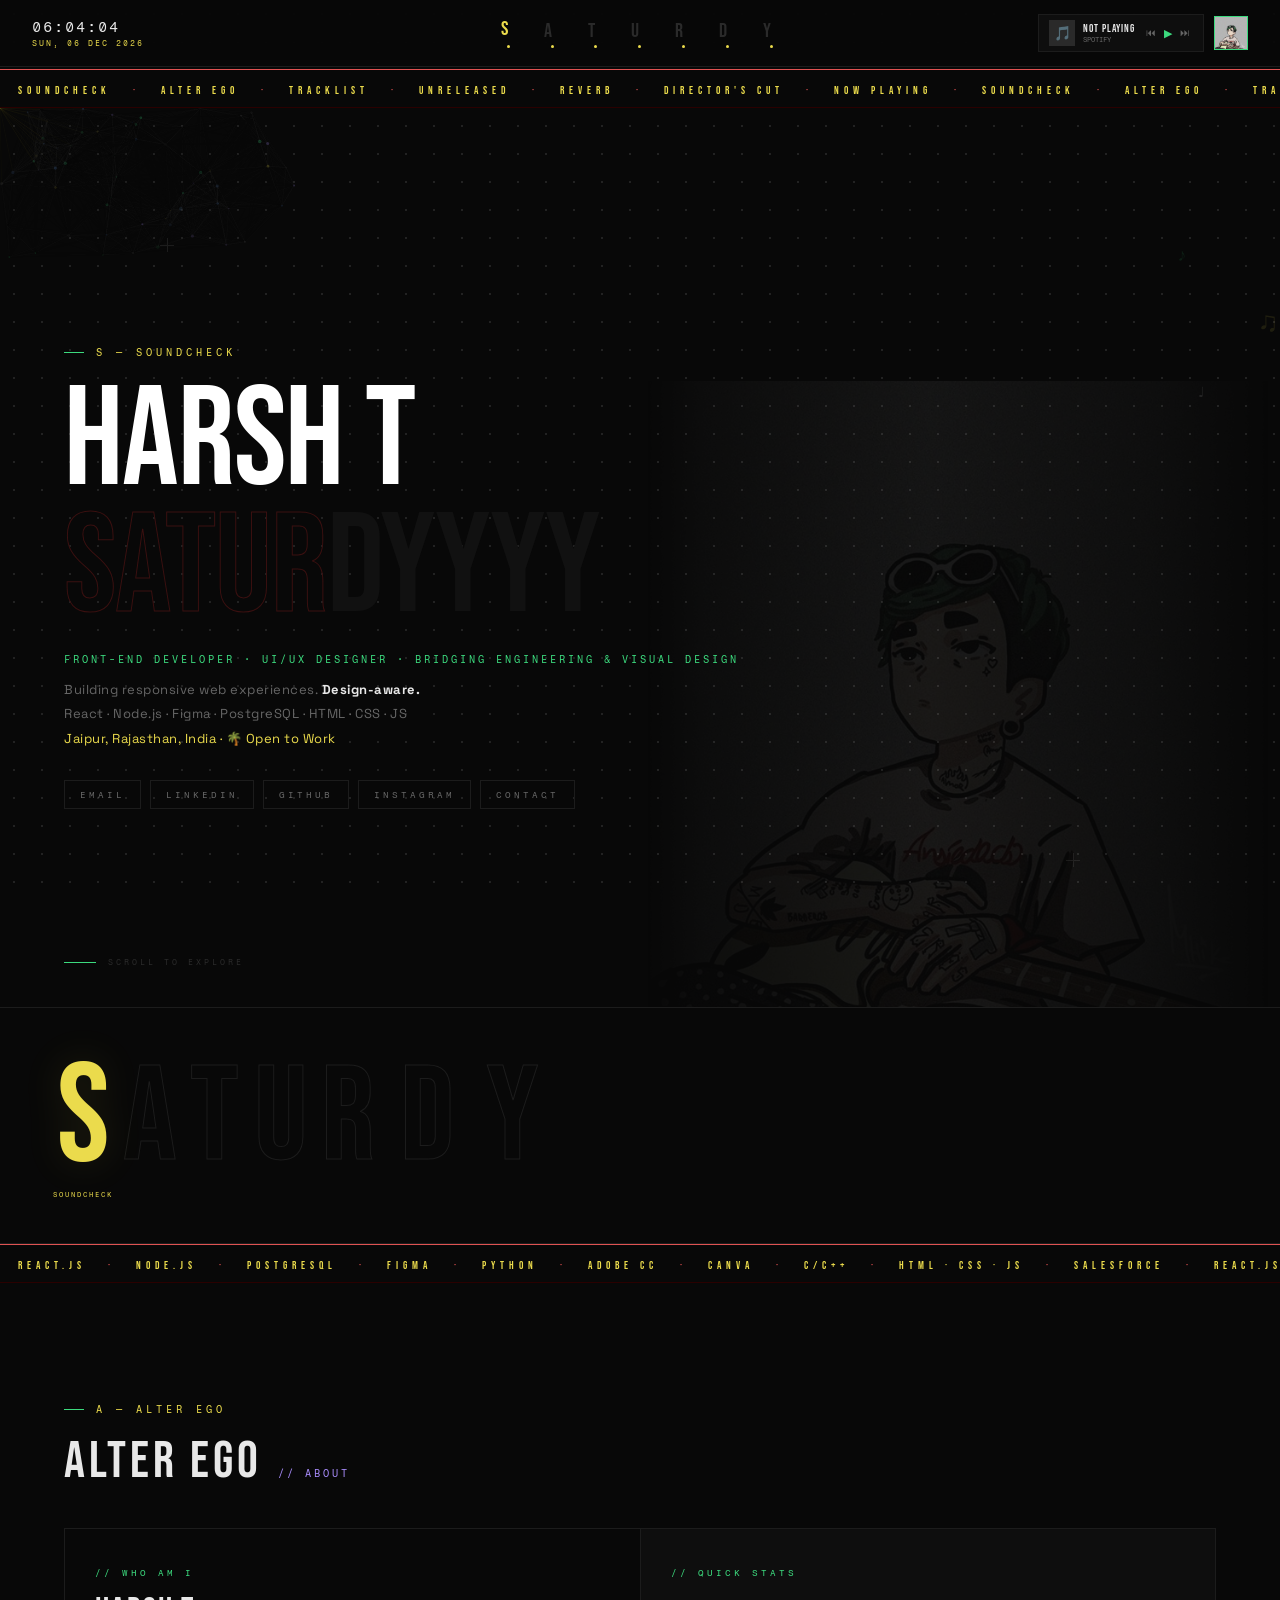
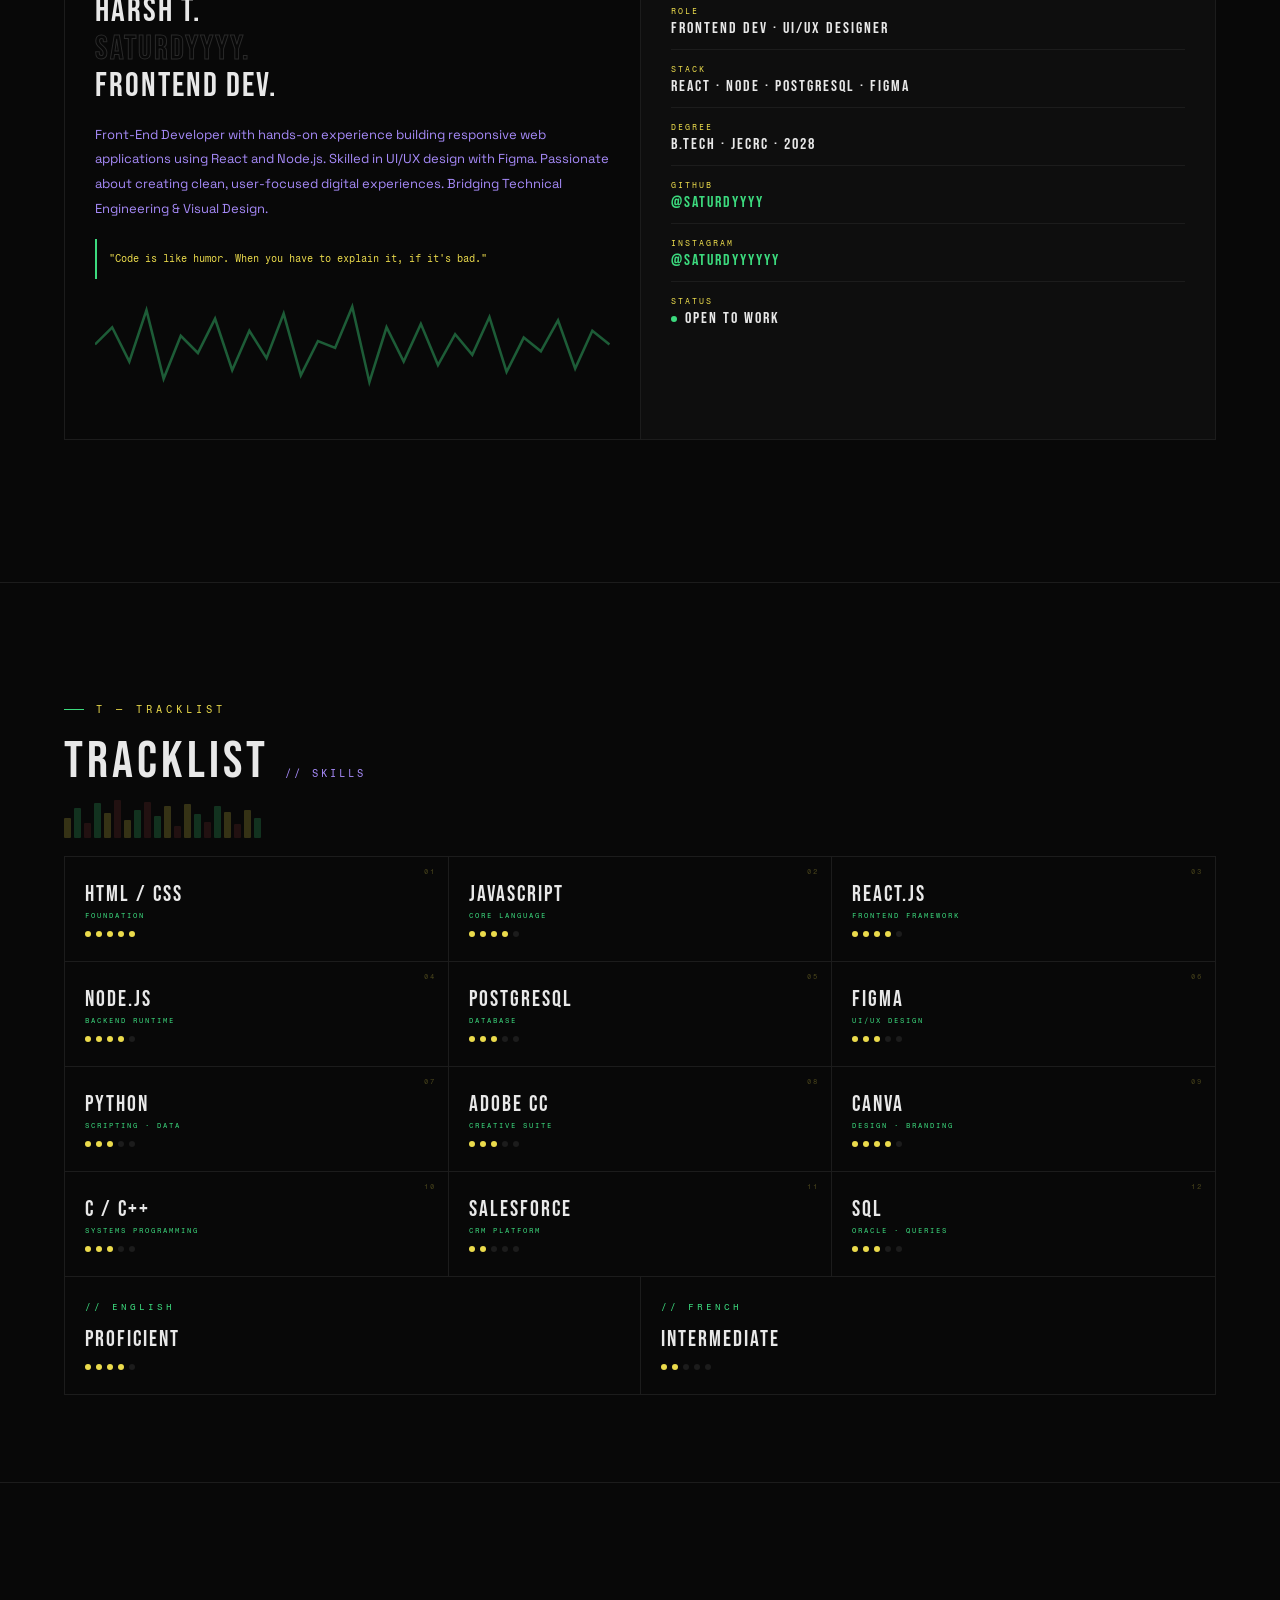
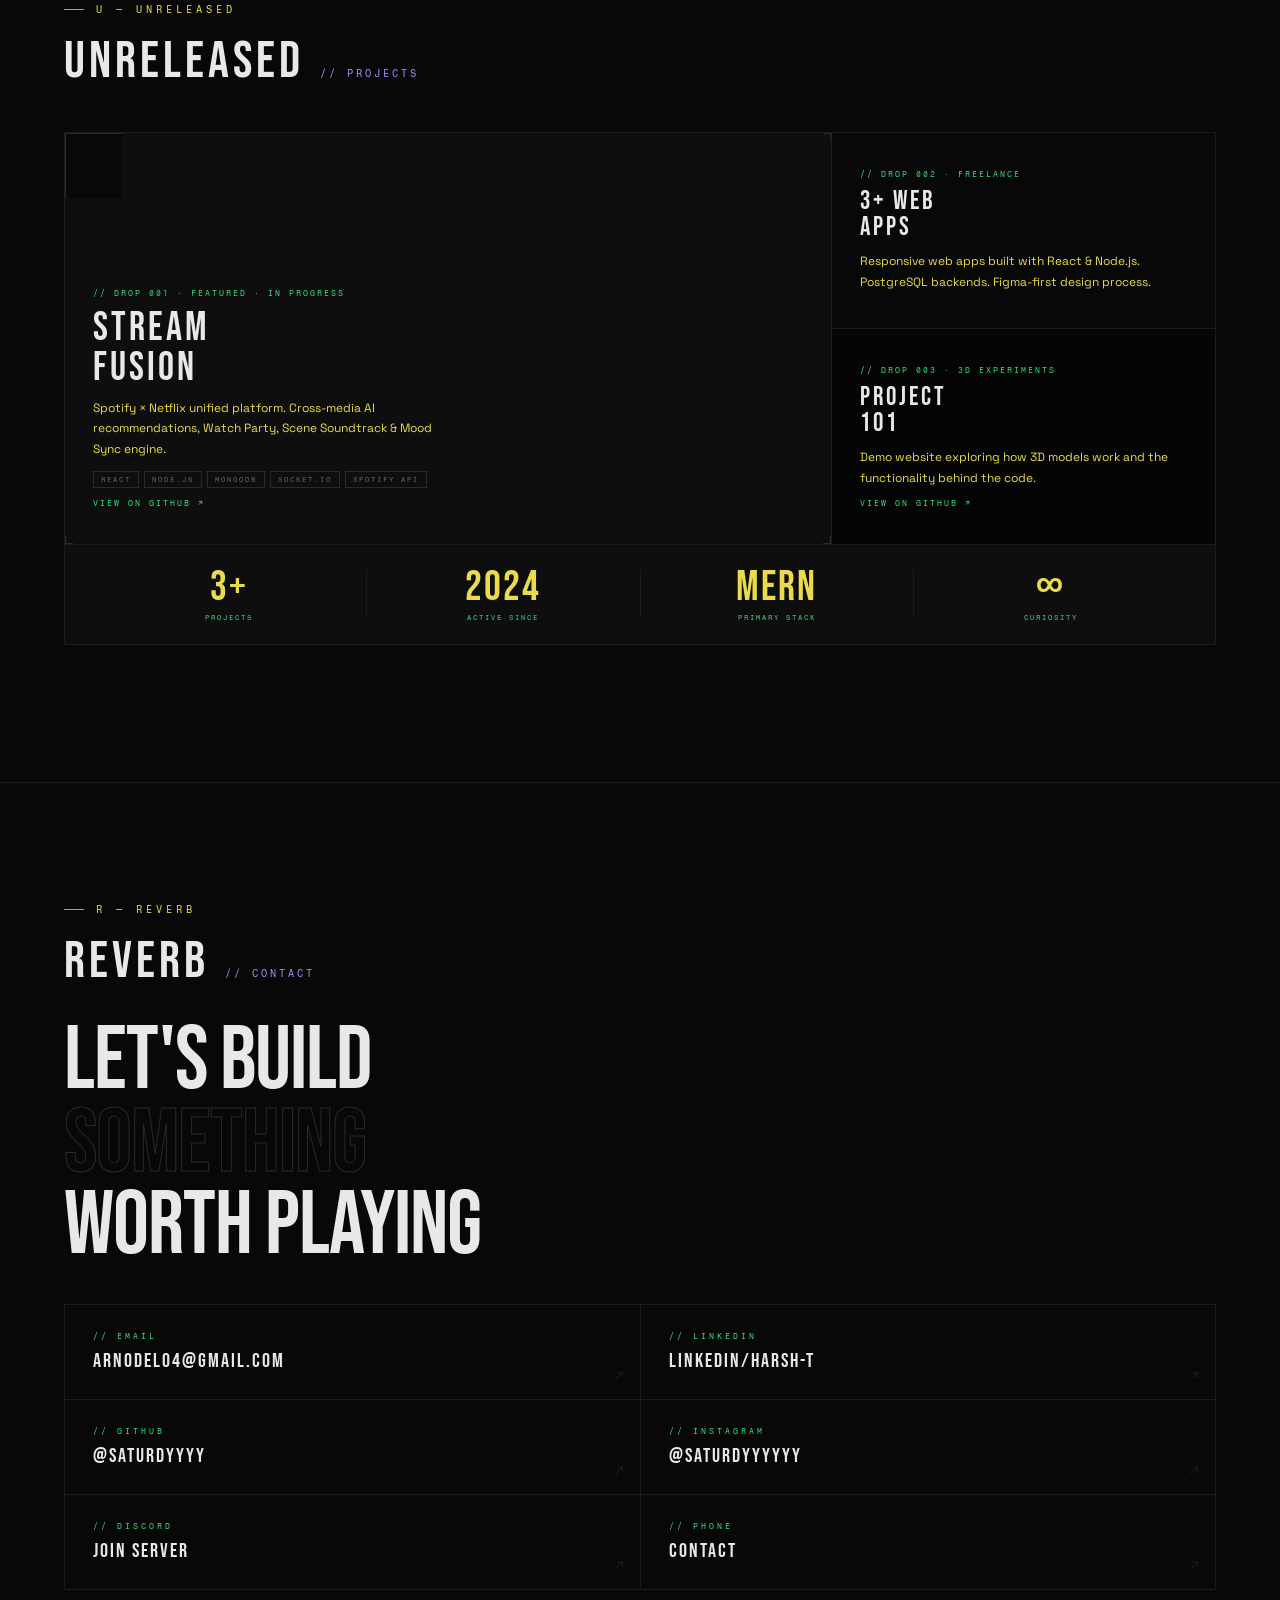
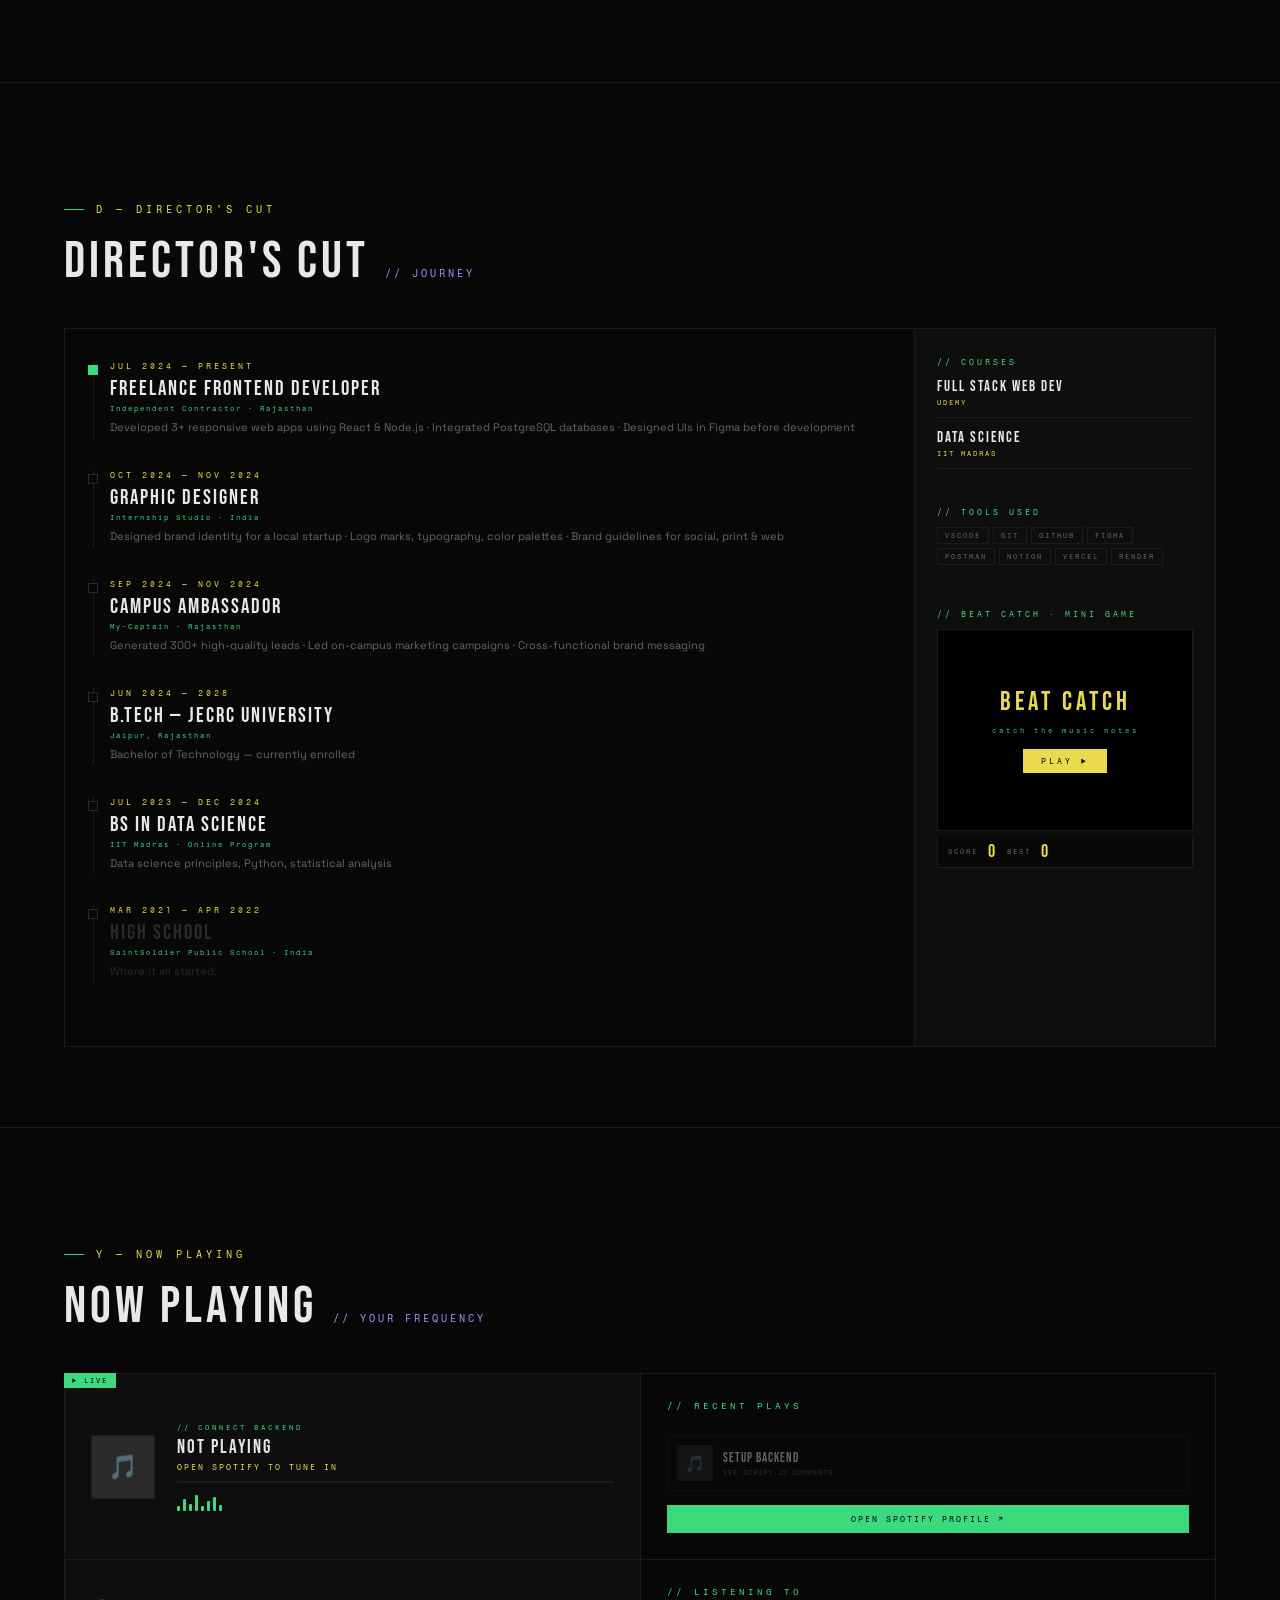
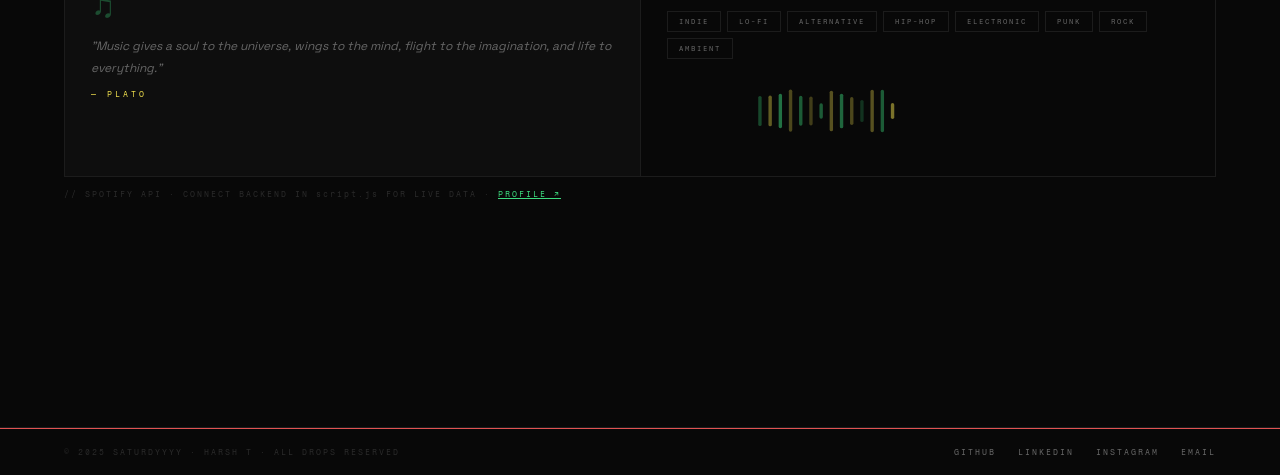
==== index.html @ bcdc09aa "saturdyyyy portfolio" ====
<!DOCTYPE html>
<html lang="en">
<head>
  <meta charset="UTF-8">
  <meta name="viewport" content="width=device-width, initial-scale=1.0">
  <title>Saturdyyyy — Harsh T</title>
  <link href="https://fonts.googleapis.com/css2?family=Bebas+Neue&family=Space+Grotesk:wght@300;400;500;700&family=Fragment+Mono&display=swap" rel="stylesheet">
  <link rel="stylesheet" href="style.css">
</head>
<body>

  <div class="dot-grid"></div>
  <div class="zoom-ov" id="zo"><div class="zoom-l" id="zl"></div></div>

  <!-- NAV -->
  <nav>
    <div class="datetime-widget">
      <div class="dt-time" id="clock">00:00:00</div>
      <div class="dt-date" id="dt">MON, 01 JAN 2025</div>
    </div>

    <div class="saturdy-nav">
      <div class="nav-lw active" data-s="soundcheck" data-l="S"><span class="nav-l scramble" data-text="S">S</span><div class="nav-dot"></div><div class="nav-tip">SOUNDCHECK</div></div>
      <div class="nav-lw" data-s="alter-ego" data-l="A"><span class="nav-l scramble" data-text="A">A</span><div class="nav-dot"></div><div class="nav-tip">ALTER EGO</div></div>
      <div class="nav-lw" data-s="tracklist" data-l="T"><span class="nav-l scramble" data-text="T">T</span><div class="nav-dot"></div><div class="nav-tip">TRACKLIST</div></div>
      <div class="nav-lw" data-s="unreleased" data-l="U"><span class="nav-l scramble" data-text="U">U</span><div class="nav-dot"></div><div class="nav-tip">UNRELEASED</div></div>
      <div class="nav-lw" data-s="reverb" data-l="R"><span class="nav-l scramble" data-text="R">R</span><div class="nav-dot"></div><div class="nav-tip">REVERB</div></div>
      <div class="nav-lw" data-s="directors-cut" data-l="D"><span class="nav-l scramble" data-text="D">D</span><div class="nav-dot"></div><div class="nav-tip">DIRECTOR'S CUT</div></div>
      <div class="nav-lw" data-s="now-playing" data-l="Y"><span class="nav-l scramble" data-text="Y">Y</span><div class="nav-dot"></div><div class="nav-tip">NOW PLAYING</div></div>
    </div>

    <!-- NAV RIGHT: mini player + avatar -->
    <div class="nav-right">
      <!-- MINI SPOTIFY PLAYER -->
      <div class="mini-player" id="miniPlayer">
        <div class="mini-album" id="miniAlbum">🎵</div>
        <div class="mini-info">
          <div class="mini-track" id="miniTrack">NOT PLAYING</div>
          <div class="mini-artist" id="miniArtist">SPOTIFY</div>
        </div>
        <div class="mini-controls">
          <button class="mini-btn" id="miniPrev" title="Previous">⏮</button>
          <button class="mini-btn mini-play" id="miniPlay" title="Play/Pause">▶</button>
          <button class="mini-btn" id="miniNext" title="Next">⏭</button>
        </div>
      </div>
      <div class="avatar-img-wrap" title="Saturdyyyy">
        <img src="avatar.jpg" alt="Saturdyyyy" class="avatar-img"/>
      </div>
    </div>
  </nav>

  <!-- TICKER TOP -->
  <div class="ticker" style="margin-top:69px;">
    <div class="ticker-inner">
      <span class="ticker-text">SOUNDCHECK</span><span class="ticker-sep">·</span>
      <span class="ticker-text">ALTER EGO</span><span class="ticker-sep">·</span>
      <span class="ticker-text">TRACKLIST</span><span class="ticker-sep">·</span>
      <span class="ticker-text">UNRELEASED</span><span class="ticker-sep">·</span>
      <span class="ticker-text">REVERB</span><span class="ticker-sep">·</span>
      <span class="ticker-text">DIRECTOR'S CUT</span><span class="ticker-sep">·</span>
      <span class="ticker-text">NOW PLAYING</span><span class="ticker-sep">·</span>
      <span class="ticker-text">SOUNDCHECK</span><span class="ticker-sep">·</span>
      <span class="ticker-text">ALTER EGO</span><span class="ticker-sep">·</span>
      <span class="ticker-text">TRACKLIST</span><span class="ticker-sep">·</span>
      <span class="ticker-text">UNRELEASED</span><span class="ticker-sep">·</span>
      <span class="ticker-text">REVERB</span><span class="ticker-sep">·</span>
      <span class="ticker-text">DIRECTOR'S CUT</span><span class="ticker-sep">·</span>
      <span class="ticker-text">NOW PLAYING</span><span class="ticker-sep">·</span>
    </div>
  </div>

  <!-- S — SOUNDCHECK -->
  <section id="soundcheck">
    <canvas id="dotsCanvas"></canvas>
    <img src="avatar.jpg" alt="" class="hero-bg-char" aria-hidden="true"/>
    <div class="xh" style="top:130px;left:160px;"></div>
    <div class="xh" style="bottom:140px;right:200px;"></div>
    <div class="hero-content">
      <div class="sec-tag">S — SOUNDCHECK</div>
      <div class="hero-title">
        HARSH T<br>
        <span class="outline">SATUR</span><span class="dim">DYYYY</span>
      </div>
      <div class="hero-role scramble" data-text="FRONT-END DEVELOPER · UI/UX DESIGNER · BRIDGING ENGINEERING & VISUAL DESIGN">FRONT-END DEVELOPER · UI/UX DESIGNER · BRIDGING ENGINEERING & VISUAL DESIGN</div>
      <div class="hero-sub">
        Building responsive web experiences. <strong>Design-aware.</strong><br>
        React · Node.js · Figma · PostgreSQL · HTML · CSS · JS<br>
        <span class="muted">Jaipur, Rajasthan, India · 🌴 Open to Work</span>
      </div>
      <div class="hero-links">
        <a href="mailto:arnodelo4@gmail.com" class="hero-btn">EMAIL</a>
        <a href="https://www.linkedin.com/in/harsh-t-b8712623b" target="_blank" class="hero-btn">LINKEDIN</a>
        <a href="https://github.com/Saturdyyyy" target="_blank" class="hero-btn">GITHUB</a>
        <a href="https://www.instagram.com/saturdyyyyyy/" target="_blank" class="hero-btn">INSTAGRAM</a>
        <a href="tel:+918003110904" class="hero-btn">CONTACT</a>
      </div>
    </div>
    <div class="floating-notes" aria-hidden="true">
      <span class="note n1">♪</span><span class="note n2">♫</span>
      <span class="note n3">♩</span><span class="note n4">♬</span><span class="note n5">♭</span>
    </div>
    <div class="scroll-cue"><div class="scroll-line"></div>SCROLL TO EXPLORE</div>
  </section>

  <!-- SATURDY BIG NAV -->
  <div id="saturdy-display">
    <div class="big-lw active" data-s="soundcheck" data-l="S"><div class="big-l scramble" data-text="S">S</div><div class="big-ll">SOUNDCHECK</div></div>
    <div class="big-lw" data-s="alter-ego" data-l="A"><div class="big-l scramble" data-text="A">A</div><div class="big-ll">ALTER EGO</div></div>
    <div class="big-lw" data-s="tracklist" data-l="T"><div class="big-l scramble" data-text="T">T</div><div class="big-ll">TRACKLIST</div></div>
    <div class="big-lw" data-s="unreleased" data-l="U"><div class="big-l scramble" data-text="U">U</div><div class="big-ll">UNRELEASED</div></div>
    <div class="big-lw" data-s="reverb" data-l="R"><div class="big-l scramble" data-text="R">R</div><div class="big-ll">REVERB</div></div>
    <div class="big-lw" data-s="directors-cut" data-l="D"><div class="big-l scramble" data-text="D">D</div><div class="big-ll">DIRECTOR'S CUT</div></div>
    <div class="big-lw" data-s="now-playing" data-l="Y"><div class="big-l scramble" data-text="Y">Y</div><div class="big-ll">NOW PLAYING</div></div>
  </div>

  <!-- TICKER TECH -->
  <div class="ticker">
    <div class="ticker-inner">
      <span class="ticker-text">REACT.JS</span><span class="ticker-sep">·</span>
      <span class="ticker-text">NODE.JS</span><span class="ticker-sep">·</span>
      <span class="ticker-text">POSTGRESQL</span><span class="ticker-sep">·</span>
      <span class="ticker-text">FIGMA</span><span class="ticker-sep">·</span>
      <span class="ticker-text">PYTHON</span><span class="ticker-sep">·</span>
      <span class="ticker-text">ADOBE CC</span><span class="ticker-sep">·</span>
      <span class="ticker-text">CANVA</span><span class="ticker-sep">·</span>
      <span class="ticker-text">C/C++</span><span class="ticker-sep">·</span>
      <span class="ticker-text">HTML · CSS · JS</span><span class="ticker-sep">·</span>
      <span class="ticker-text">SALESFORCE</span><span class="ticker-sep">·</span>
      <span class="ticker-text">REACT.JS</span><span class="ticker-sep">·</span>
      <span class="ticker-text">NODE.JS</span><span class="ticker-sep">·</span>
      <span class="ticker-text">POSTGRESQL</span><span class="ticker-sep">·</span>
      <span class="ticker-text">FIGMA</span><span class="ticker-sep">·</span>
      <span class="ticker-text">PYTHON</span><span class="ticker-sep">·</span>
      <span class="ticker-text">ADOBE CC</span><span class="ticker-sep">·</span>
      <span class="ticker-text">CANVA</span><span class="ticker-sep">·</span>
      <span class="ticker-text">C/C++</span><span class="ticker-sep">·</span>
      <span class="ticker-text">SALESFORCE</span><span class="ticker-sep">·</span>
    </div>
  </div>

  <!-- A — ALTER EGO -->
  <section id="alter-ego">
    <div class="sec-tag">A — ALTER EGO</div>
    <div class="sec-head"><div class="sec-name scramble" data-text="ALTER EGO">ALTER EGO</div><div class="sec-sub">// ABOUT</div></div>
    <div class="two-grid">
      <div class="grid-cell">
        <div class="cell-label">// WHO AM I</div>
        <div class="about-title">HARSH T.<br><span class="outline-text">SATURDYYYY.</span><br>FRONTEND DEV.</div>
        <div class="about-desc">Front-End Developer with hands-on experience building responsive web applications using React and Node.js. Skilled in UI/UX design with Figma. Passionate about creating clean, user-focused digital experiences. Bridging Technical Engineering & Visual Design.</div>
        <div class="github-quote">"Code is like humor. When you have to explain it, if it's bad."</div>
        <svg viewBox="0 0 300 60" xmlns="http://www.w3.org/2000/svg" class="waveform-svg">
          <polyline points="0,30 10,20 20,40 30,10 40,50 50,25 60,35 70,15 80,45 90,22 100,38 110,12 120,48 130,28 140,32 150,8 160,52 170,20 180,40 190,18 200,42 210,24 220,36 230,14 240,46 250,26 260,34 270,16 280,44 290,22 300,30" fill="none" stroke="#3cda7e" stroke-width="1.5" opacity="0.4"/>
        </svg>
      </div>
      <div class="grid-cell dark">
        <div class="cell-label">// QUICK STATS</div>
        <div class="stat-row"><div class="stat-label">ROLE</div><div class="stat-val">FRONTEND DEV · UI/UX DESIGNER</div></div>
        <div class="stat-row"><div class="stat-label">STACK</div><div class="stat-val">REACT · NODE · POSTGRESQL · FIGMA</div></div>
        <div class="stat-row"><div class="stat-label">DEGREE</div><div class="stat-val">B.TECH · JECRC · 2028</div></div>
        <div class="stat-row"><div class="stat-label">GITHUB</div><div class="stat-val"><a href="https://github.com/Saturdyyyy" target="_blank" class="stat-link">@SATURDYYYY</a></div></div>
        <div class="stat-row"><div class="stat-label">INSTAGRAM</div><div class="stat-val"><a href="https://www.instagram.com/saturdyyyyyy/" target="_blank" class="stat-link">@SATURDYYYYYY</a></div></div>
        <div class="stat-row"><div class="stat-label">STATUS</div><div class="stat-val status-open"><span class="blink-dot"></span>OPEN TO WORK</div></div>
      </div>
    </div>
  </section>

  <!-- T — TRACKLIST -->
  <section id="tracklist">
    <div class="sec-tag">T — TRACKLIST</div>
    <div class="sec-head"><div class="sec-name scramble" data-text="TRACKLIST">TRACKLIST</div><div class="sec-sub">// SKILLS</div></div>
    <div class="freq-bars" aria-hidden="true">
      <div class="fb"></div><div class="fb"></div><div class="fb"></div><div class="fb"></div>
      <div class="fb"></div><div class="fb"></div><div class="fb"></div><div class="fb"></div>
      <div class="fb"></div><div class="fb"></div><div class="fb"></div><div class="fb"></div>
      <div class="fb"></div><div class="fb"></div><div class="fb"></div><div class="fb"></div>
      <div class="fb"></div><div class="fb"></div><div class="fb"></div><div class="fb"></div>
    </div>
    <div class="skills-grid">
      <div class="skill-cell" data-n="01"><div class="skill-name scramble" data-text="HTML / CSS">HTML / CSS</div><div class="skill-type">FOUNDATION</div><div class="skill-dots"><div class="sd on"></div><div class="sd on"></div><div class="sd on"></div><div class="sd on"></div><div class="sd on"></div></div></div>
      <div class="skill-cell" data-n="02"><div class="skill-name scramble" data-text="JAVASCRIPT">JAVASCRIPT</div><div class="skill-type">CORE LANGUAGE</div><div class="skill-dots"><div class="sd on"></div><div class="sd on"></div><div class="sd on"></div><div class="sd on"></div><div class="sd"></div></div></div>
      <div class="skill-cell" data-n="03"><div class="skill-name scramble" data-text="REACT.JS">REACT.JS</div><div class="skill-type">FRONTEND FRAMEWORK</div><div class="skill-dots"><div class="sd on"></div><div class="sd on"></div><div class="sd on"></div><div class="sd on"></div><div class="sd"></div></div></div>
      <div class="skill-cell" data-n="04"><div class="skill-name scramble" data-text="NODE.JS">NODE.JS</div><div class="skill-type">BACKEND RUNTIME</div><div class="skill-dots"><div class="sd on"></div><div class="sd on"></div><div class="sd on"></div><div class="sd on"></div><div class="sd"></div></div></div>
      <div class="skill-cell" data-n="05"><div class="skill-name scramble" data-text="POSTGRESQL">POSTGRESQL</div><div class="skill-type">DATABASE</div><div class="skill-dots"><div class="sd on"></div><div class="sd on"></div><div class="sd on"></div><div class="sd"></div><div class="sd"></div></div></div>
      <div class="skill-cell" data-n="06"><div class="skill-name scramble" data-text="FIGMA">FIGMA</div><div class="skill-type">UI/UX DESIGN</div><div class="skill-dots"><div class="sd on"></div><div class="sd on"></div><div class="sd on"></div><div class="sd"></div><div class="sd"></div></div></div>
      <div class="skill-cell" data-n="07"><div class="skill-name scramble" data-text="PYTHON">PYTHON</div><div class="skill-type">SCRIPTING · DATA</div><div class="skill-dots"><div class="sd on"></div><div class="sd on"></div><div class="sd on"></div><div class="sd"></div><div class="sd"></div></div></div>
      <div class="skill-cell" data-n="08"><div class="skill-name scramble" data-text="ADOBE CC">ADOBE CC</div><div class="skill-type">CREATIVE SUITE</div><div class="skill-dots"><div class="sd on"></div><div class="sd on"></div><div class="sd on"></div><div class="sd"></div><div class="sd"></div></div></div>
      <div class="skill-cell" data-n="09"><div class="skill-name scramble" data-text="CANVA">CANVA</div><div class="skill-type">DESIGN · BRANDING</div><div class="skill-dots"><div class="sd on"></div><div class="sd on"></div><div class="sd on"></div><div class="sd on"></div><div class="sd"></div></div></div>
      <div class="skill-cell" data-n="10"><div class="skill-name scramble" data-text="C / C++">C / C++</div><div class="skill-type">SYSTEMS PROGRAMMING</div><div class="skill-dots"><div class="sd on"></div><div class="sd on"></div><div class="sd on"></div><div class="sd"></div><div class="sd"></div></div></div>
      <div class="skill-cell" data-n="11"><div class="skill-name scramble" data-text="SALESFORCE">SALESFORCE</div><div class="skill-type">CRM PLATFORM</div><div class="skill-dots"><div class="sd on"></div><div class="sd on"></div><div class="sd"></div><div class="sd"></div><div class="sd"></div></div></div>
      <div class="skill-cell" data-n="12"><div class="skill-name scramble" data-text="SQL">SQL</div><div class="skill-type">ORACLE · QUERIES</div><div class="skill-dots"><div class="sd on"></div><div class="sd on"></div><div class="sd on"></div><div class="sd"></div><div class="sd"></div></div></div>
    </div>
    <div class="lang-row">
      <div class="lang-item"><div class="cell-label">// ENGLISH</div><div class="skill-name scramble" data-text="PROFICIENT" style="font-size:22px;">PROFICIENT</div><div class="skill-dots"><div class="sd on"></div><div class="sd on"></div><div class="sd on"></div><div class="sd on"></div><div class="sd"></div></div></div>
      <div class="lang-item"><div class="cell-label">// FRENCH</div><div class="skill-name scramble" data-text="INTERMEDIATE" style="font-size:22px;">INTERMEDIATE</div><div class="skill-dots"><div class="sd on"></div><div class="sd on"></div><div class="sd"></div><div class="sd"></div><div class="sd"></div></div></div>
    </div>
  </section>

  <!-- U — UNRELEASED -->
  <section id="unreleased">
    <div class="sec-tag">U — UNRELEASED</div>
    <div class="sec-head"><div class="sec-name scramble" data-text="UNRELEASED">UNRELEASED</div><div class="sec-sub">// PROJECTS</div></div>
    <div class="proj-grid">
      <div class="proj-card feat">
        <div class="cn tl"></div><div class="cn tr"></div><div class="cn bl"></div><div class="cn br"></div>
        <div class="proj-bg">SF</div>
        <div class="proj-num">// DROP 001 · FEATURED · IN PROGRESS</div>
        <div class="proj-title scramble" data-text="STREAMFUSION">STREAM<br>FUSION</div>
        <div class="proj-desc">Spotify × Netflix unified platform. Cross-media AI recommendations, Watch Party, Scene Soundtrack & Mood Sync engine.</div>
        <div class="proj-tags"><div class="ptag">REACT</div><div class="ptag">NODE.JS</div><div class="ptag">MONGODB</div><div class="ptag">SOCKET.IO</div><div class="ptag">SPOTIFY API</div></div>
        <a href="https://github.com/Saturdyyyy" target="_blank" class="proj-gh-link">VIEW ON GITHUB ↗</a>
      </div>
      <div class="proj-stack">
        <div class="proj-card">
          <div class="proj-num">// DROP 002 · FREELANCE</div>
          <div class="proj-title scramble" data-text="3+ WEB APPS" style="font-size:26px;">3+ WEB<br>APPS</div>
          <div class="proj-desc">Responsive web apps built with React & Node.js. PostgreSQL backends. Figma-first design process.</div>
        </div>
        <div class="proj-card" style="background:#050505;">
          <div class="proj-num">// DROP 003 · 3D EXPERIMENTS</div>
          <div class="proj-title scramble" data-text="PROJECT 101" style="font-size:26px;">PROJECT<br>101</div>
          <div class="proj-desc">Demo website exploring how 3D models work and the functionality behind the code.</div>
          <a href="https://github.com/Saturdyyyy/Project-101" target="_blank" class="proj-gh-link">VIEW ON GITHUB ↗</a>
        </div>
      </div>
    </div>
    <div class="gh-stats-strip">
      <div class="gh-stat"><div class="gh-stat-num scramble" data-text="3+">3+</div><div class="gh-stat-label">PROJECTS</div></div>
      <div class="gh-stat-div"></div>
      <div class="gh-stat"><div class="gh-stat-num scramble" data-text="2024">2024</div><div class="gh-stat-label">ACTIVE SINCE</div></div>
      <div class="gh-stat-div"></div>
      <div class="gh-stat"><div class="gh-stat-num scramble" data-text="MERN">MERN</div><div class="gh-stat-label">PRIMARY STACK</div></div>
      <div class="gh-stat-div"></div>
      <div class="gh-stat"><div class="gh-stat-num scramble" data-text="∞">∞</div><div class="gh-stat-label">CURIOSITY</div></div>
    </div>
  </section>

  <!-- R — REVERB -->
  <section id="reverb">
    <div class="sec-tag">R — REVERB</div>
    <div class="sec-head"><div class="sec-name scramble" data-text="REVERB">REVERB</div><div class="sec-sub">// CONTACT</div></div>
    <div class="contact-statement">
      <span class="cs-line scramble" data-text="LET'S BUILD">LET'S BUILD</span><br>
      <span class="cs-line outline-big scramble" data-text="SOMETHING">SOMETHING</span><br>
      <span class="cs-line scramble" data-text="WORTH PLAYING">WORTH PLAYING</span>
    </div>
    <div class="contact-grid">
      <a href="mailto:arnodelo4@gmail.com" class="cc"><div class="cc-label">// EMAIL</div><div class="cc-val">ARNODELO4@GMAIL.COM</div><div class="cc-arrow">↗</div></a>
      <a href="https://www.linkedin.com/in/harsh-t-b8712623b" target="_blank" class="cc"><div class="cc-label">// LINKEDIN</div><div class="cc-val">LINKEDIN/HARSH-T</div><div class="cc-arrow">↗</div></a>
      <a href="https://github.com/Saturdyyyy" target="_blank" class="cc"><div class="cc-label">// GITHUB</div><div class="cc-val">@SATURDYYYY</div><div class="cc-arrow">↗</div></a>
      <a href="https://www.instagram.com/saturdyyyyyy/" target="_blank" class="cc"><div class="cc-label">// INSTAGRAM</div><div class="cc-val">@SATURDYYYYYY</div><div class="cc-arrow">↗</div></a>
      <a href="https://discord.gg/QuCawQyX" target="_blank" class="cc"><div class="cc-label">// DISCORD</div><div class="cc-val">JOIN SERVER</div><div class="cc-arrow">↗</div></a>
      <a href="tel:+918003110904" class="cc"><div class="cc-label">// PHONE</div><div class="cc-val">CONTACT</div><div class="cc-arrow">↗</div></a>
    </div>
  </section>

  <!-- D — DIRECTOR'S CUT -->
  <section id="directors-cut">
    <div class="sec-tag">D — DIRECTOR'S CUT</div>
    <div class="sec-head"><div class="sec-name scramble" data-text="DIRECTOR'S CUT">DIRECTOR'S CUT</div><div class="sec-sub">// JOURNEY</div></div>
    <div class="dc-layout">
      <div class="tl">
        <div class="tl-item"><div class="tl-dot active"></div><div class="tl-year">JUL 2024 — PRESENT</div><div class="tl-title scramble" data-text="FREELANCE FRONTEND DEVELOPER">FREELANCE FRONTEND DEVELOPER</div><div class="tl-company">Independent Contractor · Rajasthan</div><div class="tl-desc">Developed 3+ responsive web apps using React & Node.js · Integrated PostgreSQL databases · Designed UIs in Figma before development</div></div>
        <div class="tl-item"><div class="tl-dot"></div><div class="tl-year">OCT 2024 — NOV 2024</div><div class="tl-title scramble" data-text="GRAPHIC DESIGNER">GRAPHIC DESIGNER</div><div class="tl-company">Internship Studio · India</div><div class="tl-desc">Designed brand identity for a local startup · Logo marks, typography, color palettes · Brand guidelines for social, print & web</div></div>
        <div class="tl-item"><div class="tl-dot"></div><div class="tl-year">SEP 2024 — NOV 2024</div><div class="tl-title scramble" data-text="CAMPUS AMBASSADOR">CAMPUS AMBASSADOR</div><div class="tl-company">My-Captain · Rajasthan</div><div class="tl-desc">Generated 300+ high-quality leads · Led on-campus marketing campaigns · Cross-functional brand messaging</div></div>
        <div class="tl-item"><div class="tl-dot"></div><div class="tl-year">JUN 2024 — 2028</div><div class="tl-title scramble" data-text="B.TECH — JECRC UNIVERSITY">B.TECH — JECRC UNIVERSITY</div><div class="tl-company">Jaipur, Rajasthan</div><div class="tl-desc">Bachelor of Technology — currently enrolled</div></div>
        <div class="tl-item"><div class="tl-dot"></div><div class="tl-year">JUL 2023 — DEC 2024</div><div class="tl-title scramble" data-text="BS IN DATA SCIENCE">BS IN DATA SCIENCE</div><div class="tl-company">IIT Madras · Online Program</div><div class="tl-desc">Data science principles, Python, statistical analysis</div></div>
        <div class="tl-item dim"><div class="tl-dot"></div><div class="tl-year">MAR 2021 — APR 2022</div><div class="tl-title">HIGH SCHOOL</div><div class="tl-company">SaintSoldier Public School · India</div><div class="tl-desc">Where it all started.</div></div>
      </div>
      <div class="dc-side">
        <div class="dc-side-label">// COURSES</div>
        <div class="dc-course"><div class="dc-course-name">FULL STACK WEB DEV</div><div class="dc-course-src">UDEMY</div></div>
        <div class="dc-course"><div class="dc-course-name">DATA SCIENCE</div><div class="dc-course-src">IIT MADRAS</div></div>
        <div class="dc-side-label" style="margin-top:28px;">// TOOLS USED</div>
        <div class="tools-wrap">
          <div class="tool-tag">VSCODE</div><div class="tool-tag">GIT</div>
          <div class="tool-tag">GITHUB</div><div class="tool-tag">FIGMA</div>
          <div class="tool-tag">POSTMAN</div><div class="tool-tag">NOTION</div>
          <div class="tool-tag">VERCEL</div><div class="tool-tag">RENDER</div>
        </div>

        <!-- 🎮 MINI GAME: BEAT CATCH -->
        <div class="dc-side-label" style="margin-top:28px;">// BEAT CATCH · MINI GAME</div>
        <div class="game-wrap">
          <div class="game-screen" id="gameScreen">
            <canvas id="gameCanvas" width="260" height="200"></canvas>
            <div class="game-overlay" id="gameOverlay">
              <div class="game-title">BEAT CATCH</div>
              <div class="game-sub">catch the music notes</div>
              <button class="game-start-btn" id="gameStartBtn">PLAY ▶</button>
            </div>
          </div>
          <div class="game-hud">
            <span class="game-score-label">SCORE</span>
            <span class="game-score" id="gameScore">0</span>
            <span class="game-score-label">BEST</span>
            <span class="game-score" id="gameBest">0</span>
          </div>
        </div>
      </div>
    </div>
  </section>

  <!-- Y — NOW PLAYING -->
  <section id="now-playing">
    <div class="sec-tag">Y — NOW PLAYING</div>
    <div class="sec-head"><div class="sec-name scramble" data-text="NOW PLAYING">NOW PLAYING</div><div class="sec-sub">// YOUR FREQUENCY</div></div>
    <div class="np-layout">
      <div class="np-card">
        <div class="np-badge">▶ LIVE</div>
        <div class="album-art" id="album-art-wrap">
          <img id="album-img" src="" alt="" style="width:100%;height:100%;object-fit:cover;display:none;"/>
          <span id="album-fallback">🎵</span>
        </div>
        <div class="np-info">
          <div class="np-status" id="np-status">CONNECTING...</div>
          <div class="track-name" id="track-name">NOT PLAYING</div>
          <div class="track-artist" id="track-artist">OPEN SPOTIFY TO TUNE IN</div>
          <div class="np-progress-bar"><div class="np-progress-fill" id="np-fill"></div></div>
          <div class="wave-bars"><div class="wb"></div><div class="wb"></div><div class="wb"></div><div class="wb"></div><div class="wb"></div><div class="wb"></div><div class="wb"></div><div class="wb"></div></div>
        </div>
      </div>

      <!-- RECENT PLAYS -->
      <div class="recent-plays-card">
        <div class="cell-label">// RECENT PLAYS</div>
        <div class="recent-list" id="recentList">
          <div class="recent-item rp-loading">
            <div class="ri-art">⏳</div>
            <div class="ri-info"><div class="ri-name">LOADING...</div><div class="ri-artist">FETCHING FROM SPOTIFY</div></div>
          </div>
        </div>
        <a href="https://open.spotify.com/user/uq5r5b6qb1mlwaxcfpa5twrhg" target="_blank" class="sp-open-btn">OPEN SPOTIFY PROFILE ↗</a>
      </div>

      <div class="music-quote-card">
        <div class="mq-icon">♫</div>
        <div class="mq-text">"Music gives a soul to the universe, wings to the mind, flight to the imagination, and life to everything."</div>
        <div class="mq-author">— PLATO</div>
      </div>

      <div class="genres-card">
        <div class="cell-label">// LISTENING TO</div>
        <div class="genre-tags">
          <div class="genre-tag">INDIE</div><div class="genre-tag">LO-FI</div>
          <div class="genre-tag">ALTERNATIVE</div><div class="genre-tag">HIP-HOP</div>
          <div class="genre-tag">ELECTRONIC</div><div class="genre-tag">PUNK</div>
          <div class="genre-tag">ROCK</div><div class="genre-tag">AMBIENT</div>
        </div>
        <svg viewBox="0 0 400 80" class="big-wave-svg" xmlns="http://www.w3.org/2000/svg">
          <rect x="0" y="30" width="4" height="20" fill="#3cda7e" opacity="0.3" rx="2"><animate attributeName="height" values="20;60;20" dur="1.2s" repeatCount="indefinite"/><animate attributeName="y" values="30;10;30" dur="1.2s" repeatCount="indefinite"/></rect>
          <rect x="12" y="20" width="4" height="40" fill="#ebdb4c" opacity="0.4" rx="2"><animate attributeName="height" values="40;15;40" dur="0.9s" repeatCount="indefinite"/><animate attributeName="y" values="20;32;20" dur="0.9s" repeatCount="indefinite"/></rect>
          <rect x="24" y="10" width="4" height="60" fill="#3cda7e" opacity="0.5" rx="2"><animate attributeName="height" values="60;20;60" dur="1.5s" repeatCount="indefinite"/><animate attributeName="y" values="10;30;10" dur="1.5s" repeatCount="indefinite"/></rect>
          <rect x="36" y="25" width="4" height="30" fill="#ebdb4c" opacity="0.3" rx="2"><animate attributeName="height" values="30;55;30" dur="1.1s" repeatCount="indefinite"/><animate attributeName="y" values="25;12;25" dur="1.1s" repeatCount="indefinite"/></rect>
          <rect x="48" y="15" width="4" height="50" fill="#3cda7e" opacity="0.4" rx="2"><animate attributeName="height" values="50;25;50" dur="0.8s" repeatCount="indefinite"/><animate attributeName="y" values="15;27;15" dur="0.8s" repeatCount="indefinite"/></rect>
          <rect x="60" y="5" width="4" height="70" fill="#ebdb4c" opacity="0.25" rx="2"><animate attributeName="height" values="70;30;70" dur="1.7s" repeatCount="indefinite"/><animate attributeName="y" values="5;25;5" dur="1.7s" repeatCount="indefinite"/></rect>
          <rect x="72" y="20" width="4" height="40" fill="#3cda7e" opacity="0.4" rx="2"><animate attributeName="height" values="40;10;40" dur="1.0s" repeatCount="indefinite"/><animate attributeName="y" values="20;35;20" dur="1.0s" repeatCount="indefinite"/></rect>
          <rect x="84" y="12" width="4" height="56" fill="#ebdb4c" opacity="0.35" rx="2"><animate attributeName="height" values="56;22;56" dur="1.4s" repeatCount="indefinite"/><animate attributeName="y" values="12;29;12" dur="1.4s" repeatCount="indefinite"/></rect>
          <rect x="96" y="4" width="4" height="72" fill="#3cda7e" opacity="0.45" rx="2"><animate attributeName="height" values="72;28;72" dur="1.6s" repeatCount="indefinite"/><animate attributeName="y" values="4;26;4" dur="1.6s" repeatCount="indefinite"/></rect>
          <rect x="108" y="22" width="4" height="36" fill="#ebdb4c" opacity="0.3" rx="2"><animate attributeName="height" values="36;14;36" dur="0.9s" repeatCount="indefinite"/><animate attributeName="y" values="22;33;22" dur="0.9s" repeatCount="indefinite"/></rect>
          <rect x="120" y="14" width="4" height="52" fill="#3cda7e" opacity="0.2" rx="2"><animate attributeName="height" values="52;24;52" dur="1.8s" repeatCount="indefinite"/><animate attributeName="y" values="14;28;14" dur="1.8s" repeatCount="indefinite"/></rect>
          <rect x="132" y="26" width="4" height="28" fill="#ebdb4c" opacity="0.35" rx="2"><animate attributeName="height" values="28;56;28" dur="1.1s" repeatCount="indefinite"/><animate attributeName="y" values="26;12;26" dur="1.1s" repeatCount="indefinite"/></rect>
          <rect x="144" y="8" width="4" height="64" fill="#3cda7e" opacity="0.4" rx="2"><animate attributeName="height" values="64;28;64" dur="1.2s" repeatCount="indefinite"/><animate attributeName="y" values="8;26;8" dur="1.2s" repeatCount="indefinite"/></rect>
          <rect x="156" y="18" width="4" height="44" fill="#ebdb4c" opacity="0.5" rx="2"><animate attributeName="height" values="44;18;44" dur="0.75s" repeatCount="indefinite"/><animate attributeName="y" values="18;31;18" dur="0.75s" repeatCount="indefinite"/></rect>
        </svg>
      </div>
    </div>
    <div class="np-note">// SPOTIFY API · CONNECT BACKEND IN script.js FOR LIVE DATA · <a href="https://open.spotify.com/user/uq5r5b6qb1mlwaxcfpa5twrhg" target="_blank" style="color:var(--green);">PROFILE ↗</a></div>
  </section>

  <!-- BOTTOM -->
  <div class="bottom-bar">
    <div class="bottom-copy">© 2025 SATURDYYYY · HARSH T · ALL DROPS RESERVED</div>
    <div class="bottom-links">
      <a href="https://github.com/Saturdyyyy" target="_blank" class="bl">GITHUB</a>
      <a href="https://www.linkedin.com/in/harsh-t-b8712623b" target="_blank" class="bl">LINKEDIN</a>
      <a href="https://www.instagram.com/saturdyyyyyy/" target="_blank" class="bl">INSTAGRAM</a>
      <a href="mailto:arnodelo4@gmail.com" class="bl">EMAIL</a>
    </div>
  </div>

  <script src="script.js"></script>
</body>
</html>
---- style.css ----
*, *::before, *::after { margin: 0; padding: 0; box-sizing: border-box; }

:root {
  --black:   #080808;
  --surface: #0e0e0e;
  --border:  #1c1c1c;
  --muted:   #2a2a2a;
  --grey:    #666666;
  --white:   #e8e8e8;
  --pure:    #ffffff;
  --green:   #3cda7e;
  --yellow:  #ebdb4c;
  --red:     #e05252;
  --blue:    #5b9cf6;
  --purple:  #a78bfa;
}

html { scroll-behavior: smooth; }
body { background: var(--black); color: var(--white); font-family: 'Space Grotesk', sans-serif; overflow-x: hidden; cursor: none; }

/* PAINT BRUSH CURSOR */
#paint-cursor { position: fixed; pointer-events: none; z-index: 99999; top: 0; left: 0; transform: translate(-4px, -28px); }
.trail-stroke { position: fixed; pointer-events: none; z-index: 99990; border-radius: 50%; background: var(--pure); transform: translate(-50%,-50%); animation: trailFade 0.6s forwards; }
@keyframes trailFade { 0%{opacity:0.55;transform:translate(-50%,-50%) scale(1)} 100%{opacity:0;transform:translate(-50%,-50%) scale(0.1)} }

.dot-grid { position: fixed; inset: 0; background-image: radial-gradient(circle, #222 1px, transparent 1px); background-size: 28px 28px; pointer-events: none; z-index: 0; }

.zoom-ov { position: fixed; inset: 0; z-index: 9999; display: flex; align-items: center; justify-content: center; background: rgba(8,8,8,0); pointer-events: none; transition: background 0.35s; }
.zoom-l { font-family: 'Bebas Neue', sans-serif; font-size: 40vw; color: var(--yellow); opacity: 0; transform: scale(0.2); pointer-events: none; transition: all 0.4s cubic-bezier(0.16,1,0.3,1); line-height: 1; }
.zoom-ov.active { background: rgba(8,8,8,0.95); }
.zoom-ov.active .zoom-l { opacity: 1; transform: scale(1); }

/* NAV */
nav { position: fixed; top: 0; left: 0; right: 0; z-index: 1000; display: grid; grid-template-columns: 1fr auto 1fr; align-items: center; padding: 14px 32px; background: rgba(8,8,8,0.82); backdrop-filter: blur(20px); border-bottom: 1px solid var(--border); }
.datetime-widget { display: flex; flex-direction: column; gap: 2px; }
.dt-time { font-family: 'Fragment Mono', monospace; font-size: 15px; color: var(--white); letter-spacing: 2px; }
.dt-date { font-family: 'Fragment Mono', monospace; font-size: 8px; color: var(--yellow); letter-spacing: 2px; text-transform: uppercase; }

.saturdy-nav { display: flex; align-items: center; justify-content: center; }
.nav-lw { display: flex; flex-direction: column; align-items: center; cursor: none; padding: 4px 14px; position: relative; }
.nav-l { font-family: 'Bebas Neue', sans-serif; font-size: 20px; letter-spacing: 8px; color: var(--muted); transition: color 0.3s, transform 0.3s; }
.nav-lw:hover .nav-l, .nav-lw.active .nav-l { color: var(--yellow); transform: translateY(-2px); }
.nav-dot { width: 3px; height: 3px; border-radius: 50%; background: var(--yellow); margin-top: 2px; opacity: 0; transition: opacity 0.3s; }
.nav-lw.active .nav-dot { opacity: 1; }
.nav-tip { position: absolute; top: calc(100% + 8px); left: 50%; transform: translateX(-50%); font-family: 'Fragment Mono', monospace; font-size: 7px; color: var(--yellow); letter-spacing: 2px; white-space: nowrap; opacity: 0; transition: opacity 0.2s; pointer-events: none; }
.nav-lw:hover .nav-tip { opacity: 1; }

.nav-right { display: flex; align-items: center; justify-content: flex-end; gap: 10px; }

/* MINI PLAYER */
.mini-player { display: flex; align-items: center; gap: 8px; background: var(--surface); border: 1px solid var(--border); padding: 5px 10px; max-width: 240px; overflow: hidden; }
.mini-album { width: 26px; height: 26px; background: var(--muted); font-size: 14px; display: flex; align-items: center; justify-content: center; flex-shrink: 0; overflow: hidden; }
.mini-album img { width: 100%; height: 100%; object-fit: cover; }
.mini-info { flex: 1; min-width: 0; }
.mini-track { font-family: 'Bebas Neue', sans-serif; font-size: 11px; letter-spacing: 1px; color: var(--white); white-space: nowrap; overflow: hidden; text-overflow: ellipsis; }
.mini-artist { font-family: 'Fragment Mono', monospace; font-size: 7px; color: var(--grey); white-space: nowrap; overflow: hidden; text-overflow: ellipsis; }
.mini-controls { display: flex; gap: 2px; align-items: center; flex-shrink: 0; }
.mini-btn { background: none; border: none; color: var(--grey); font-size: 10px; cursor: none; padding: 2px 3px; transition: color 0.2s; line-height: 1; }
.mini-btn:hover { color: var(--yellow); }
.mini-play { color: var(--green); font-size: 11px; }

.avatar-img-wrap { width: 34px; height: 34px; overflow: hidden; border: 1px solid var(--green); cursor: none; flex-shrink: 0; }
.avatar-img { width: 100%; height: 100%; object-fit: cover; object-position: top; }

/* TICKER */
.ticker { position: relative; z-index: 2; border-top: 1px solid var(--red); border-bottom: 1px solid #2a0000; padding: 8px 0; overflow: hidden; white-space: nowrap; background: var(--black); }
.ticker-inner { display: inline-block; animation: tick 30s linear infinite; }
.ticker-text { font-family: 'Bebas Neue', sans-serif; font-size: 11px; letter-spacing: 5px; color: var(--yellow); padding: 0 18px; }
.ticker-sep { color: var(--red); font-size: 11px; font-family: 'Bebas Neue', sans-serif; padding: 0 4px; }
@keyframes tick { from{transform:translateX(0)} to{transform:translateX(-50%)} }

/* SECTIONS */
section { position: relative; z-index: 1; min-height: 100vh; padding: 120px 64px 80px; border-bottom: 1px solid var(--border); overflow: hidden; }
.sec-tag { font-family: 'Fragment Mono', monospace; font-size: 10px; color: var(--yellow); letter-spacing: 4px; margin-bottom: 20px; display: flex; align-items: center; gap: 12px; }
.sec-tag::before { content: ''; width: 20px; height: 1px; background: var(--green); }
.sec-head { display: flex; align-items: baseline; gap: 16px; margin-bottom: 4px; }
.sec-name { font-family: 'Bebas Neue', sans-serif; font-size: 52px; letter-spacing: 4px; color: var(--white); line-height: 1; }
.sec-sub { font-family: 'Fragment Mono', monospace; font-size: 10px; color: var(--purple); letter-spacing: 3px; }

/* HERO */
#soundcheck { display: flex; flex-direction: column; justify-content: center; }
#dotsCanvas { position: absolute; inset: 0; pointer-events: none; z-index: 0; }
.hero-content { position: relative; z-index: 2; }

.hero-bg-char {
  position: absolute; top: 0; right: 0; width: 50%; height: 100%;
  object-fit: contain; object-position: right bottom;
  filter: grayscale(2%);
  opacity: 0.10; z-index: 1; pointer-events: none;
  mask-image: linear-gradient(to right, transparent 0%, rgba(0,0,0,0.3) 10%, rgba(0,0,0,0.75) 45%, rgba(0,0,0,0.4) 80%, transparent 100%);
  -webkit-mask-image: linear-gradient(to right, transparent 0%, rgba(0,0,0,0.3) 10%, rgba(0,0,0,0.75) 45%, rgba(0,0,0,0.4) 80%, transparent 100%);
}

.hero-title { font-family: 'Bebas Neue', sans-serif; font-size: clamp(72px, 11vw, 148px); line-height: 0.9; letter-spacing: -1px; color: var(--pure); }
.hero-title .outline { -webkit-text-stroke: 1px #3a1010; color: transparent; }
.hero-title .dim { color: #111; }
.hero-role { font-family: 'Fragment Mono', monospace; font-size: 10px; color: var(--green); letter-spacing: 3px; margin-top: 20px; }
.hero-sub { font-size: 13px; color: var(--grey); letter-spacing: 0.5px; margin-top: 12px; max-width: 440px; line-height: 1.9; }
.hero-sub strong { color: var(--white); }
.hero-sub .muted { color: var(--yellow); }
.hero-links { display: flex; gap: 9px; margin-top: 28px; flex-wrap: wrap; }
.hero-btn { font-family: 'Fragment Mono', monospace; font-size: 9px; letter-spacing: 3px; color: var(--grey); border: 1px solid var(--border); padding: 8px 15px; text-decoration: none; transition: all 0.25s; cursor: none; }
.hero-btn:hover { color: var(--black); background: var(--yellow); border-color: var(--yellow); }

.floating-notes { position: absolute; right: 8%; top: 15%; z-index: 2; pointer-events: none; }
.note { position: absolute; opacity: 0.1; animation: floatNote 6s ease-in-out infinite; }
.n1{top:0;left:0;font-size:18px;color:var(--green);animation-delay:0s;}
.n2{top:60px;left:80px;font-size:28px;color:var(--yellow);animation-delay:1s;}
.n3{top:140px;left:20px;font-size:14px;color:var(--white);animation-delay:2s;}
.n4{top:200px;left:100px;font-size:26px;color:var(--yellow);animation-delay:0.5s;}
.n5{top:100px;left:160px;font-size:20px;color:var(--green);animation-delay:1.5s;}
@keyframes floatNote { 0%,100%{transform:translateY(0) rotate(0deg);opacity:0.1} 50%{transform:translateY(-16px) rotate(5deg);opacity:0.22} }

.scroll-cue { position: absolute; bottom: 40px; left: 64px; display: flex; align-items: center; gap: 12px; font-family: 'Fragment Mono', monospace; font-size: 8px; color: var(--muted); letter-spacing: 3px; animation: bob 2s ease-in-out infinite; }
.scroll-line { width: 32px; height: 1px; background: var(--green); position: relative; overflow: hidden; }
.scroll-line::after { content: ''; position: absolute; top:0;left:-100%;width:100%;height:100%;background:var(--white);animation:scan 2s ease-in-out infinite; }
@keyframes scan{0%{left:-100%}100%{left:100%}}
@keyframes bob{0%,100%{transform:translateY(0)}50%{transform:translateY(5px)}}
.xh{position:absolute;width:14px;height:14px;pointer-events:none;}
.xh::before{content:'';position:absolute;top:50%;left:0;right:0;height:1px;background:var(--border);}
.xh::after{content:'';position:absolute;left:50%;top:0;bottom:0;width:1px;background:var(--border);}

/* SATURDY DISPLAY */
#saturdy-display { min-height: auto; padding: 44px 48px; border-bottom: 1px solid var(--border); display: flex; align-items: center; background: var(--black); position: relative; z-index: 1; }
.big-lw { display: flex; flex-direction: column; align-items: center; cursor: none; padding: 0 5px; }
.big-l { font-family: 'Bebas Neue', sans-serif; font-size: clamp(62px, 10.5vw, 145px); color: transparent; -webkit-text-stroke: 1px var(--border); line-height: 1; transition: all 0.4s cubic-bezier(0.16,1,0.3,1); }
.big-lw:hover .big-l, .big-lw.active .big-l { color: var(--yellow); -webkit-text-stroke:0; text-shadow:0 0 40px rgba(235,219,76,0.12); transform:scale(1.05); }
.big-ll { font-family: 'Fragment Mono', monospace; font-size: 7px; color: transparent; letter-spacing: 2px; margin-top: 4px; transition: color 0.3s; white-space: nowrap; }
.big-lw:hover .big-ll, .big-lw.active .big-ll { color: var(--yellow); }

/* ABOUT */
.two-grid { display: grid; grid-template-columns: 1fr 1fr; gap: 1px; background: var(--border); border: 1px solid var(--border); margin-top: 40px; }
.grid-cell { background: var(--black); padding: 38px 30px; }
.grid-cell.dark { background: var(--surface); display: flex; flex-direction: column; gap: 14px; }
.cell-label { font-family: 'Fragment Mono', monospace; font-size: 9px; color: var(--green); letter-spacing: 3px; margin-bottom: 14px; }
.about-title { font-family: 'Bebas Neue', sans-serif; font-size: 34px; color: var(--white); letter-spacing: 2px; line-height: 1.1; }
.outline-text { -webkit-text-stroke: 1px var(--muted); color: transparent; }
.about-desc { font-size: 13px; color: var(--purple); line-height: 1.9; margin-top: 18px; }
.github-quote { font-family: 'Fragment Mono', monospace; font-size: 10px; color: var(--yellow); margin-top: 18px; padding: 12px; border-left: 2px solid var(--green); line-height: 1.6; }
.waveform-svg { width: 100%; margin-top: 14px; }
.stat-row { border-bottom: 1px solid var(--border); padding-bottom: 11px; }
.stat-row:last-child { border-bottom: none; padding-bottom: 0; }
.stat-label { font-family: 'Fragment Mono', monospace; font-size: 8px; color: var(--yellow); letter-spacing: 2px; }
.stat-val { font-family: 'Bebas Neue', sans-serif; font-size: 16px; color: var(--white); letter-spacing: 2px; margin-top: 3px; }
.stat-link { color: var(--green); text-decoration: none; transition: color 0.2s; }
.stat-link:hover { color: var(--yellow); }
.status-open { display: flex; align-items: center; gap: 8px; }
.blink-dot { width: 6px; height: 6px; border-radius: 50%; background: var(--green); display: inline-block; animation: blink 2s infinite; }
@keyframes blink { 0%,100%{opacity:1}50%{opacity:0.2} }

/* SKILLS */
.freq-bars { display: flex; gap: 3px; align-items: flex-end; height: 32px; margin: 18px 0; }
.fb { width: 7px; border-radius: 1px; opacity: 0.2; animation: fbP 1s ease-in-out infinite alternate; background: var(--green); }
.fb:nth-child(odd) { animation-duration: 0.7s; background: var(--yellow); }
.fb:nth-child(3n) { animation-duration: 1.2s; background: var(--red); opacity: 0.12; }
@keyframes fbP { from{transform:scaleY(0.2)}to{transform:scaleY(1)} }
.freq-bars .fb:nth-child(1){height:20px}.freq-bars .fb:nth-child(2){height:30px}.freq-bars .fb:nth-child(3){height:15px}.freq-bars .fb:nth-child(4){height:35px}.freq-bars .fb:nth-child(5){height:25px}.freq-bars .fb:nth-child(6){height:38px}.freq-bars .fb:nth-child(7){height:18px}.freq-bars .fb:nth-child(8){height:28px}.freq-bars .fb:nth-child(9){height:36px}.freq-bars .fb:nth-child(10){height:22px}.freq-bars .fb:nth-child(11){height:32px}.freq-bars .fb:nth-child(12){height:12px}.freq-bars .fb:nth-child(13){height:34px}.freq-bars .fb:nth-child(14){height:24px}.freq-bars .fb:nth-child(15){height:16px}.freq-bars .fb:nth-child(16){height:32px}.freq-bars .fb:nth-child(17){height:26px}.freq-bars .fb:nth-child(18){height:14px}.freq-bars .fb:nth-child(19){height:28px}.freq-bars .fb:nth-child(20){height:20px}

.skills-grid { display: grid; grid-template-columns: repeat(3,1fr); gap: 1px; background: var(--border); border: 1px solid var(--border); }
.skill-cell { background: var(--black); padding: 24px 20px; position: relative; transition: background 0.25s; }
.skill-cell:hover { background: var(--surface); }
.skill-cell::before { content: attr(data-n); position: absolute; top:10px;right:12px; font-family:'Fragment Mono',monospace; font-size:7px; color:var(--yellow); letter-spacing:2px; opacity:0.3; }
.skill-name { font-family: 'Bebas Neue', sans-serif; font-size: 22px; letter-spacing: 2px; color: var(--white); }
.skill-type { font-family: 'Fragment Mono', monospace; font-size: 7px; color: var(--green); letter-spacing: 2px; margin-top: 3px; }
.skill-dots { display: flex; gap: 5px; margin-top: 11px; }
.sd { width: 6px; height: 6px; border-radius: 50%; background: var(--border); }
.sd.on { background: var(--yellow); }
.lang-row { display: flex; gap: 1px; background: var(--border); border: 1px solid var(--border); border-top: none; }
.lang-item { flex: 1; background: var(--black); padding: 24px 20px; }

/* PROJECTS */
.proj-grid { display: grid; grid-template-columns: 2fr 1fr; gap: 1px; background: var(--border); border: 1px solid var(--border); margin-top: 44px; }
.proj-card { background: var(--black); padding: 36px 28px; min-height: 190px; display: flex; flex-direction: column; justify-content: flex-end; position: relative; overflow: hidden; cursor: none; transition: background 0.3s; }
.proj-card:hover { background: var(--surface); }
.proj-card.feat { min-height: 290px; background: var(--surface); }
.proj-bg { position: absolute; top:12px;right:16px; font-family:'Bebas Neue',sans-serif; font-size:90px; color:#0d0d0d; line-height:1; pointer-events:none; }
.proj-num { font-family:'Fragment Mono',monospace; font-size:8px; color:var(--green); letter-spacing:2px; margin-bottom:10px; }
.proj-title { font-family:'Bebas Neue',sans-serif; font-size:40px; letter-spacing:3px; color:var(--white); line-height:1; }
.proj-desc { font-size:12px; color:var(--yellow); margin-top:10px; line-height:1.7; max-width:360px; }
.proj-tags { display:flex; gap:5px; flex-wrap:wrap; margin-top:12px; }
.ptag { font-family:'Fragment Mono',monospace; font-size:7px; color:var(--grey); letter-spacing:2px; border:1px solid var(--muted); padding:3px 7px; }
.proj-gh-link { font-family:'Fragment Mono',monospace; font-size:8px; color:var(--green); letter-spacing:2px; text-decoration:none; margin-top:10px; display:inline-block; transition:color 0.2s; }
.proj-gh-link:hover { color:var(--yellow); }
.proj-stack { display:flex; flex-direction:column; gap:1px; background:var(--border); }
.cn{position:absolute;width:8px;height:8px;}
.cn.tl{top:0;left:0;border-top:1px solid var(--muted);border-left:1px solid var(--muted);}
.cn.tr{top:0;right:0;border-top:1px solid var(--muted);border-right:1px solid var(--muted);}
.cn.bl{bottom:0;left:0;border-bottom:1px solid var(--muted);border-left:1px solid var(--muted);}
.cn.br{bottom:0;right:0;border-bottom:1px solid var(--muted);border-right:1px solid var(--muted);}
.gh-stats-strip { display:flex;align-items:center;background:var(--surface);border:1px solid var(--border);border-top:none;padding:22px 28px; }
.gh-stat{flex:1;text-align:center;}
.gh-stat-num{font-family:'Bebas Neue',sans-serif;font-size:42px;color:var(--yellow);letter-spacing:2px;line-height:1;}
.gh-stat-label{font-family:'Fragment Mono',monospace;font-size:7px;color:var(--green);letter-spacing:2px;margin-top:4px;}
.gh-stat-div{width:1px;height:48px;background:var(--border);}

/* CONTACT */
.contact-statement{margin:32px 0;}
.cs-line{font-family:'Bebas Neue',sans-serif;font-size:clamp(42px,7vw,96px);color:var(--white);line-height:0.92;letter-spacing:-1px;display:inline-block;}
.outline-big{-webkit-text-stroke:1px var(--muted);color:transparent;}
.contact-grid{display:grid;grid-template-columns:1fr 1fr;gap:1px;background:var(--border);border:1px solid var(--border);margin-top:36px;}
.cc{background:var(--black);padding:26px 28px;cursor:none;transition:background 0.25s;position:relative;text-decoration:none;display:block;}
.cc:hover{background:var(--surface);}
.cc-label{font-family:'Fragment Mono',monospace;font-size:8px;color:var(--green);letter-spacing:3px;margin-bottom:8px;}
.cc-val{font-family:'Bebas Neue',sans-serif;font-size:20px;color:var(--white);letter-spacing:2px;}
.cc-arrow{position:absolute;bottom:16px;right:16px;font-size:15px;color:var(--border);transition:color 0.25s,transform 0.25s;}
.cc:hover .cc-arrow{color:var(--yellow);transform:translate(3px,-3px);}

/* TIMELINE */
.dc-layout{display:grid;grid-template-columns:1fr 300px;gap:1px;background:var(--border);border:1px solid var(--border);margin-top:40px;}
.tl{padding:32px 28px;background:var(--black);}
.tl-item{margin-bottom:32px;position:relative;padding-left:16px;border-left:1px solid var(--border);}
.tl-item.dim .tl-title{color:var(--muted);}
.tl-item.dim .tl-desc{color:var(--muted);}
.tl-dot{position:absolute;left:-6px;top:4px;width:10px;height:10px;border:1px solid var(--muted);background:var(--black);}
.tl-dot.active{background:var(--green);border-color:var(--green);}
.tl-year{font-family:'Fragment Mono',monospace;font-size:8px;color:var(--yellow);letter-spacing:3px;margin-bottom:5px;}
.tl-title{font-family:'Bebas Neue',sans-serif;font-size:21px;color:var(--white);letter-spacing:2px;}
.tl-company{font-family:'Fragment Mono',monospace;font-size:7px;color:var(--green);letter-spacing:2px;margin-top:3px;}
.tl-desc{font-size:11px;color:var(--grey);margin-top:5px;line-height:1.8;}
.dc-side{background:var(--surface);padding:28px 22px;display:flex;flex-direction:column;gap:0;overflow:hidden;}
.dc-side-label{font-family:'Fragment Mono',monospace;font-size:8px;color:var(--green);letter-spacing:3px;margin-bottom:10px;}
.dc-course{border-bottom:1px solid var(--border);padding-bottom:10px;margin-bottom:10px;}
.dc-course-name{font-family:'Bebas Neue',sans-serif;font-size:15px;color:var(--white);letter-spacing:2px;}
.dc-course-src{font-family:'Fragment Mono',monospace;font-size:7px;color:var(--yellow);letter-spacing:2px;margin-top:2px;}
.tools-wrap{display:flex;flex-wrap:wrap;gap:4px;margin-bottom:16px;}
.tool-tag{font-family:'Fragment Mono',monospace;font-size:7px;color:var(--grey);border:1px solid var(--border);padding:3px 7px;letter-spacing:2px;cursor:none;transition:all 0.2s;}
.tool-tag:hover{color:var(--yellow);border-color:var(--yellow);}

/* BEAT CATCH GAME */
.game-wrap{display:flex;flex-direction:column;gap:5px;}
.game-screen{position:relative;background:#000;border:1px solid var(--border);overflow:hidden;}
#gameCanvas{display:block;}
.game-overlay{position:absolute;inset:0;display:flex;flex-direction:column;align-items:center;justify-content:center;gap:8px;background:rgba(0,0,0,0.88);}
.game-overlay.hidden{display:none;}
.game-title{font-family:'Bebas Neue',sans-serif;font-size:26px;color:var(--yellow);letter-spacing:4px;}
.game-sub{font-family:'Fragment Mono',monospace;font-size:7px;color:var(--green);letter-spacing:3px;}
.game-start-btn{font-family:'Fragment Mono',monospace;font-size:8px;letter-spacing:3px;color:var(--black);background:var(--yellow);border:none;padding:7px 18px;cursor:none;margin-top:6px;transition:background 0.2s;}
.game-start-btn:hover{background:var(--green);}
.game-hud{display:flex;align-items:center;gap:10px;background:var(--black);border:1px solid var(--border);border-top:none;padding:5px 10px;}
.game-score-label{font-family:'Fragment Mono',monospace;font-size:7px;color:var(--grey);letter-spacing:2px;}
.game-score{font-family:'Bebas Neue',sans-serif;font-size:18px;color:var(--yellow);letter-spacing:2px;}

/* NOW PLAYING */
.np-layout{display:grid;grid-template-columns:1fr 1fr;grid-template-rows:auto auto;gap:1px;background:var(--border);border:1px solid var(--border);margin-top:40px;}
.np-card{background:var(--surface);padding:24px 26px;display:flex;align-items:center;gap:22px;position:relative;}
.np-badge{position:absolute;top:-1px;left:-1px;background:var(--green);color:var(--black);font-family:'Fragment Mono',monospace;font-size:7px;letter-spacing:2px;padding:3px 8px;}
.album-art{width:64px;height:64px;background:var(--muted);border:1px solid var(--border);display:flex;align-items:center;justify-content:center;font-size:24px;flex-shrink:0;overflow:hidden;}
.np-info{flex:1;}
.np-status{font-family:'Fragment Mono',monospace;font-size:7px;color:var(--green);letter-spacing:3px;margin-bottom:4px;}
.track-name{font-family:'Bebas Neue',sans-serif;font-size:19px;letter-spacing:2px;color:var(--white);}
.track-artist{font-family:'Fragment Mono',monospace;font-size:8px;color:var(--yellow);letter-spacing:2px;margin-top:3px;}
.np-progress-bar{height:2px;background:var(--border);margin-top:9px;}
.np-progress-fill{height:100%;background:var(--green);width:0%;transition:width 1s linear;}
.wave-bars{display:flex;gap:3px;align-items:flex-end;height:18px;margin-top:10px;}
.wb{width:3px;background:var(--green);border-radius:1px;animation:wp 0.8s ease-in-out infinite alternate;}
.wb:nth-child(1){height:5px;animation-delay:0s}.wb:nth-child(2){height:12px;animation-delay:0.1s}
.wb:nth-child(3){height:7px;animation-delay:0.2s}.wb:nth-child(4){height:16px;animation-delay:0.15s}
.wb:nth-child(5){height:5px;animation-delay:0.3s}.wb:nth-child(6){height:10px;animation-delay:0.05s}
.wb:nth-child(7){height:14px;animation-delay:0.25s}.wb:nth-child(8){height:6px;animation-delay:0.35s}
@keyframes wp{from{transform:scaleY(0.3);opacity:0.4}to{transform:scaleY(1);opacity:1}}

.recent-plays-card{background:var(--black);padding:26px;display:flex;flex-direction:column;gap:10px;}
.recent-list{display:flex;flex-direction:column;gap:7px;flex:1;}
.recent-item{display:flex;align-items:center;gap:10px;padding:9px;border:1px solid var(--border);transition:background 0.2s;cursor:none;}
.recent-item:hover{background:var(--surface);}
.ri-art{width:36px;height:36px;background:var(--muted);flex-shrink:0;display:flex;align-items:center;justify-content:center;font-size:16px;overflow:hidden;}
.ri-art img{width:100%;height:100%;object-fit:cover;}
.ri-info{flex:1;min-width:0;}
.ri-name{font-family:'Bebas Neue',sans-serif;font-size:13px;color:var(--white);letter-spacing:1px;white-space:nowrap;overflow:hidden;text-overflow:ellipsis;}
.ri-artist{font-family:'Fragment Mono',monospace;font-size:7px;color:var(--grey);letter-spacing:1px;margin-top:2px;}
.rp-loading{opacity:0.4;}
.sp-open-btn{font-family:'Fragment Mono',monospace;font-size:8px;letter-spacing:2px;color:var(--black);background:var(--green);padding:9px 14px;text-decoration:none;cursor:none;display:block;text-align:center;transition:background 0.2s;margin-top:4px;}
.sp-open-btn:hover{background:var(--yellow);}

.music-quote-card{background:var(--surface);padding:26px;display:flex;flex-direction:column;gap:10px;}
.mq-icon{font-size:32px;color:var(--green);opacity:0.3;}
.mq-text{font-size:12px;color:var(--grey);line-height:1.8;font-style:italic;}
.mq-author{font-family:'Fragment Mono',monospace;font-size:8px;color:var(--yellow);letter-spacing:3px;}
.genres-card{background:var(--black);padding:26px;}
.genre-tags{display:flex;flex-wrap:wrap;gap:6px;margin-top:10px;margin-bottom:18px;}
.genre-tag{font-family:'Fragment Mono',monospace;font-size:7px;color:var(--grey);border:1px solid var(--border);padding:5px 11px;letter-spacing:2px;cursor:none;transition:all 0.2s;}
.genre-tag:hover{color:var(--black);background:var(--green);border-color:var(--green);}
.big-wave-svg{width:100%;height:68px;}
.np-note{margin-top:12px;font-family:'Fragment Mono',monospace;font-size:8px;color:var(--muted);letter-spacing:2px;}

/* BOTTOM */
.bottom-bar{position:relative;z-index:2;border-top:1px solid var(--red);padding:18px 64px;display:flex;justify-content:space-between;align-items:center;background:var(--black);}
.bottom-copy{font-family:'Fragment Mono',monospace;font-size:8px;color:var(--muted);letter-spacing:2px;}
.bottom-links{display:flex;gap:22px;}
.bl{font-family:'Fragment Mono',monospace;font-size:8px;color:var(--grey);letter-spacing:2px;cursor:none;transition:color 0.2s;text-decoration:none;}
.bl:hover{color:var(--yellow);}
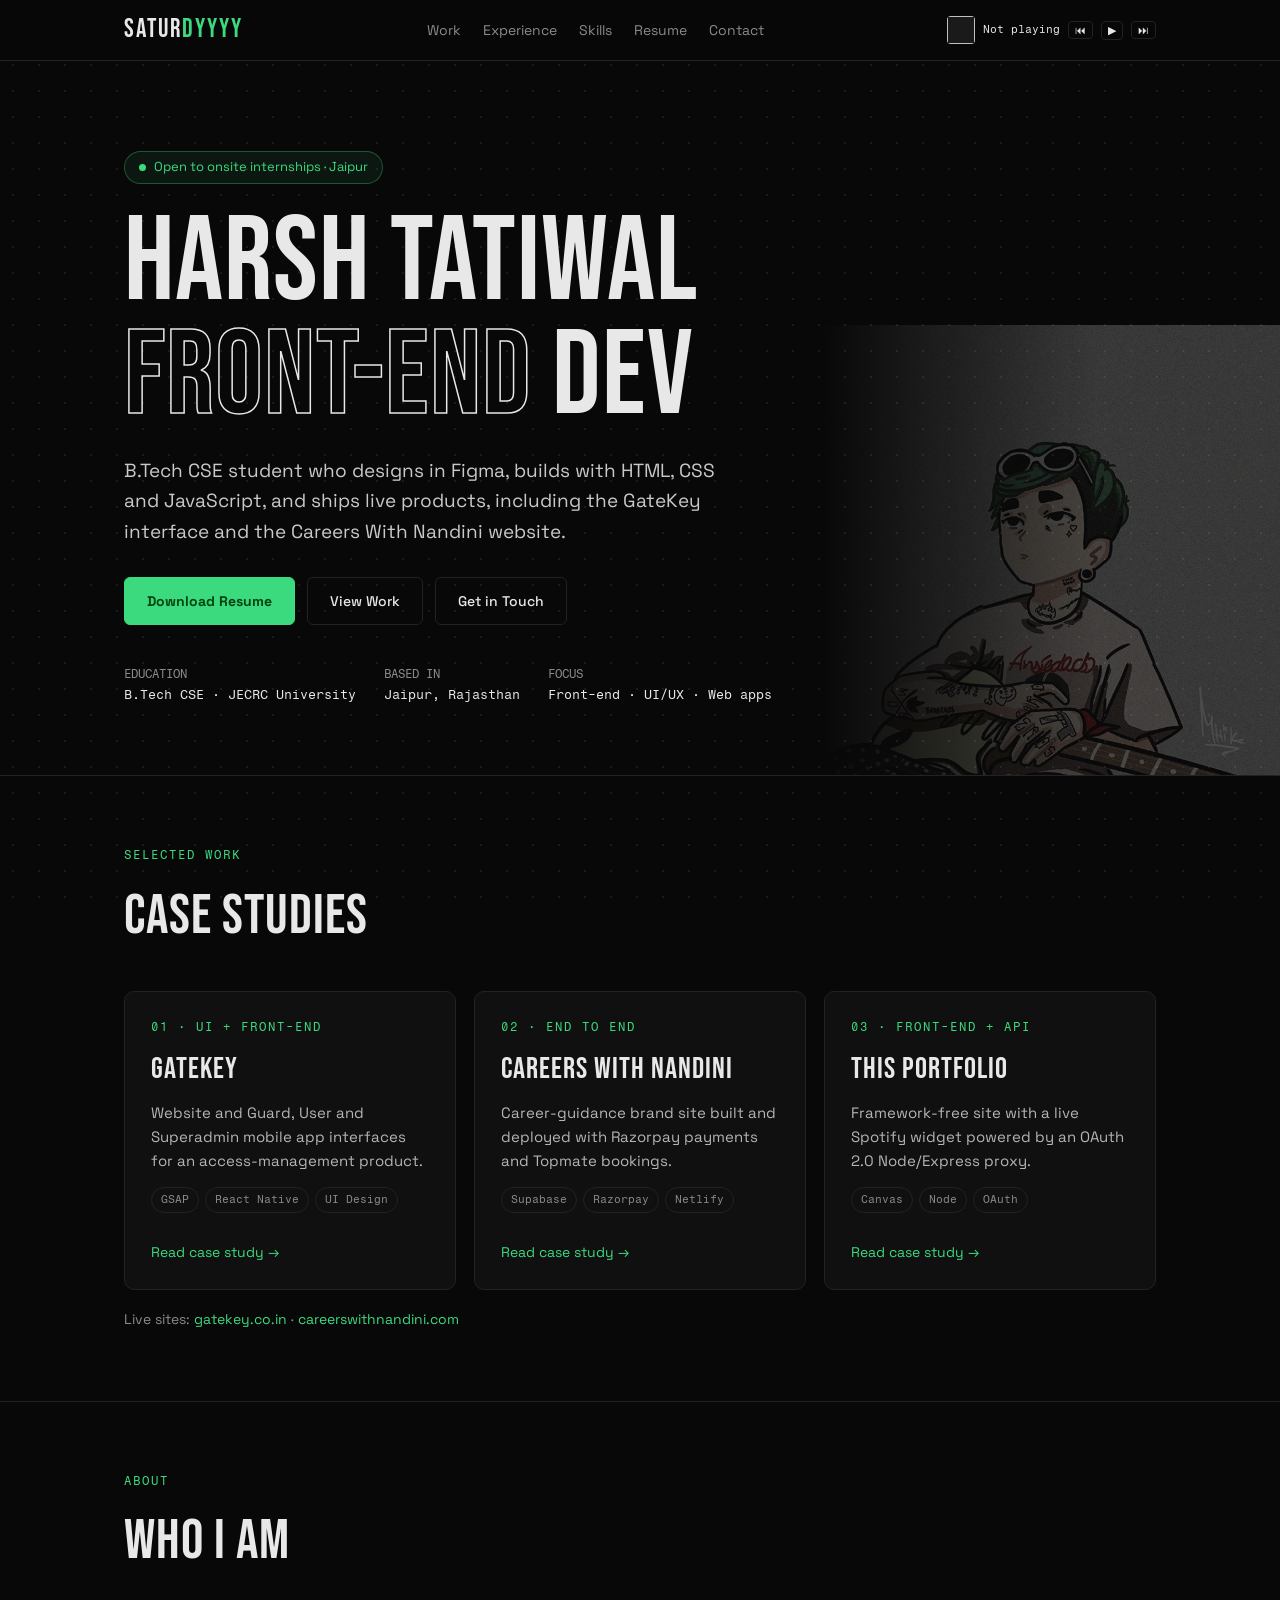
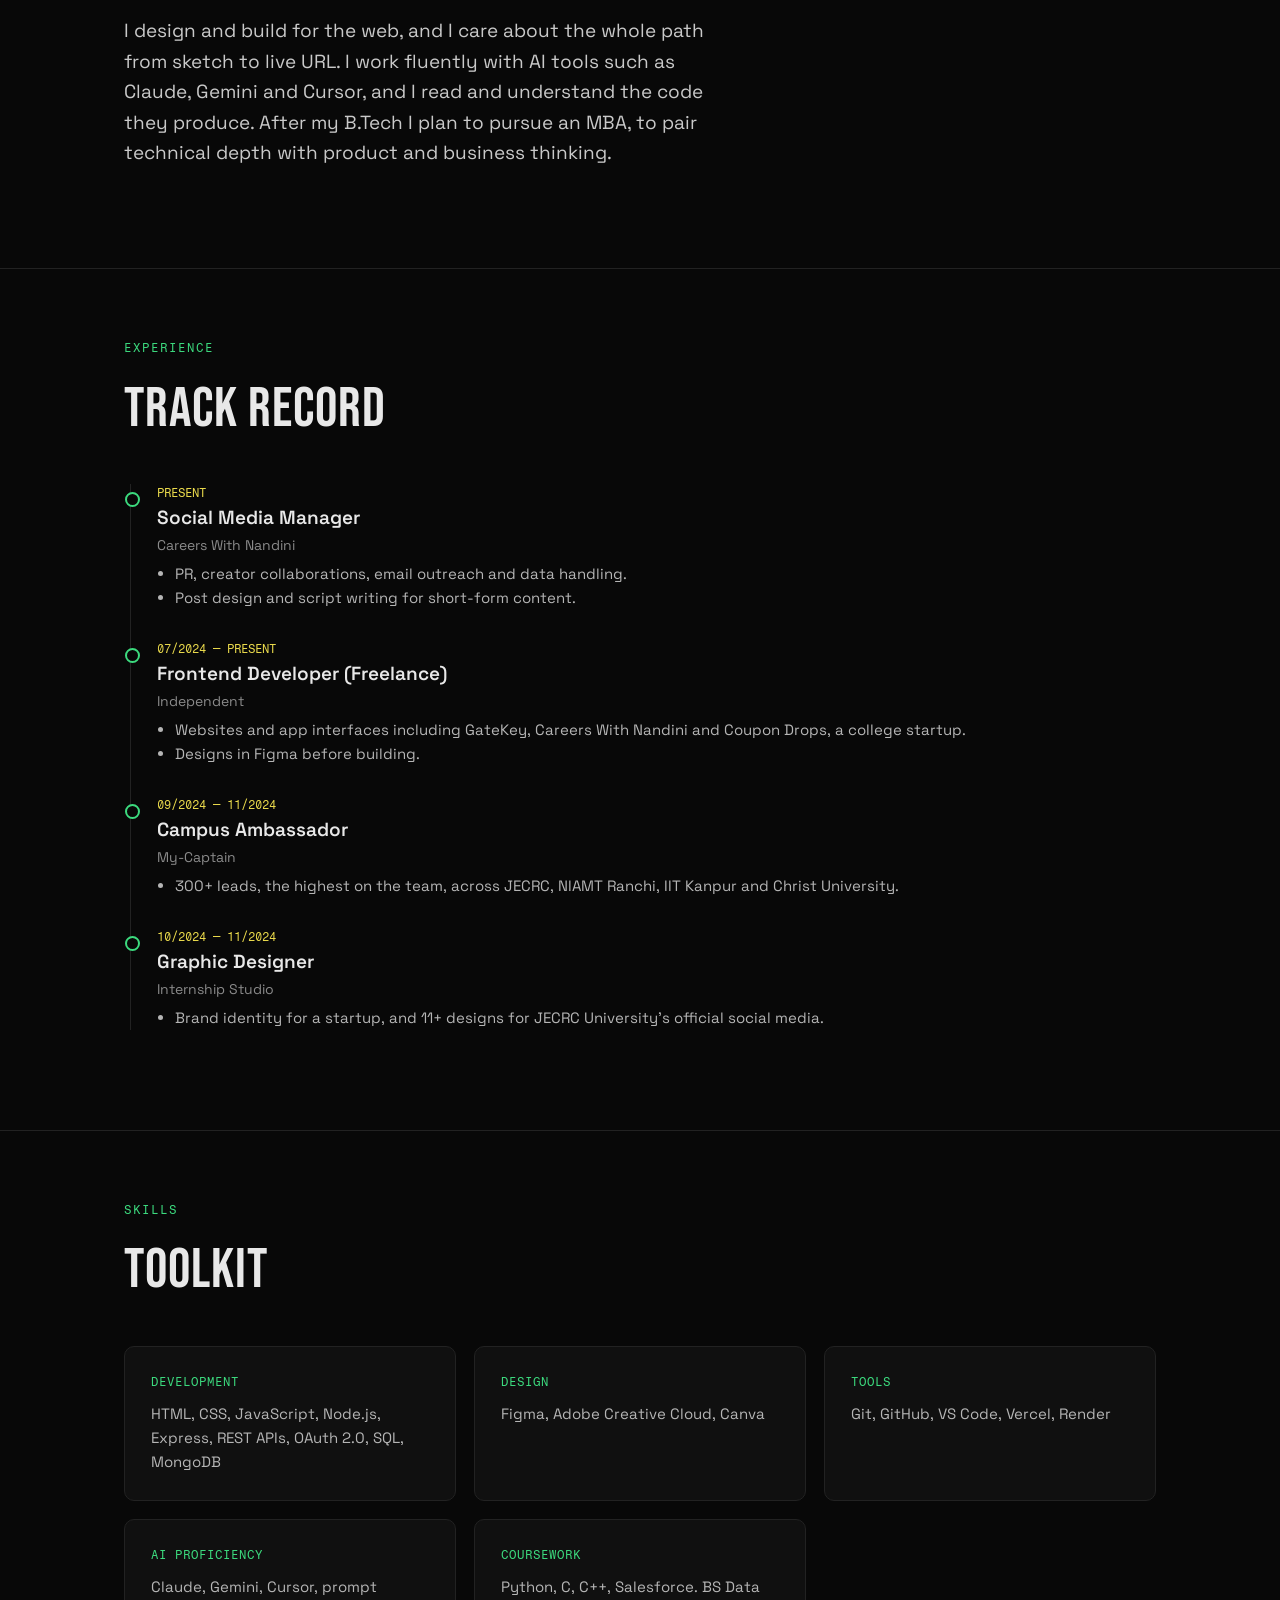
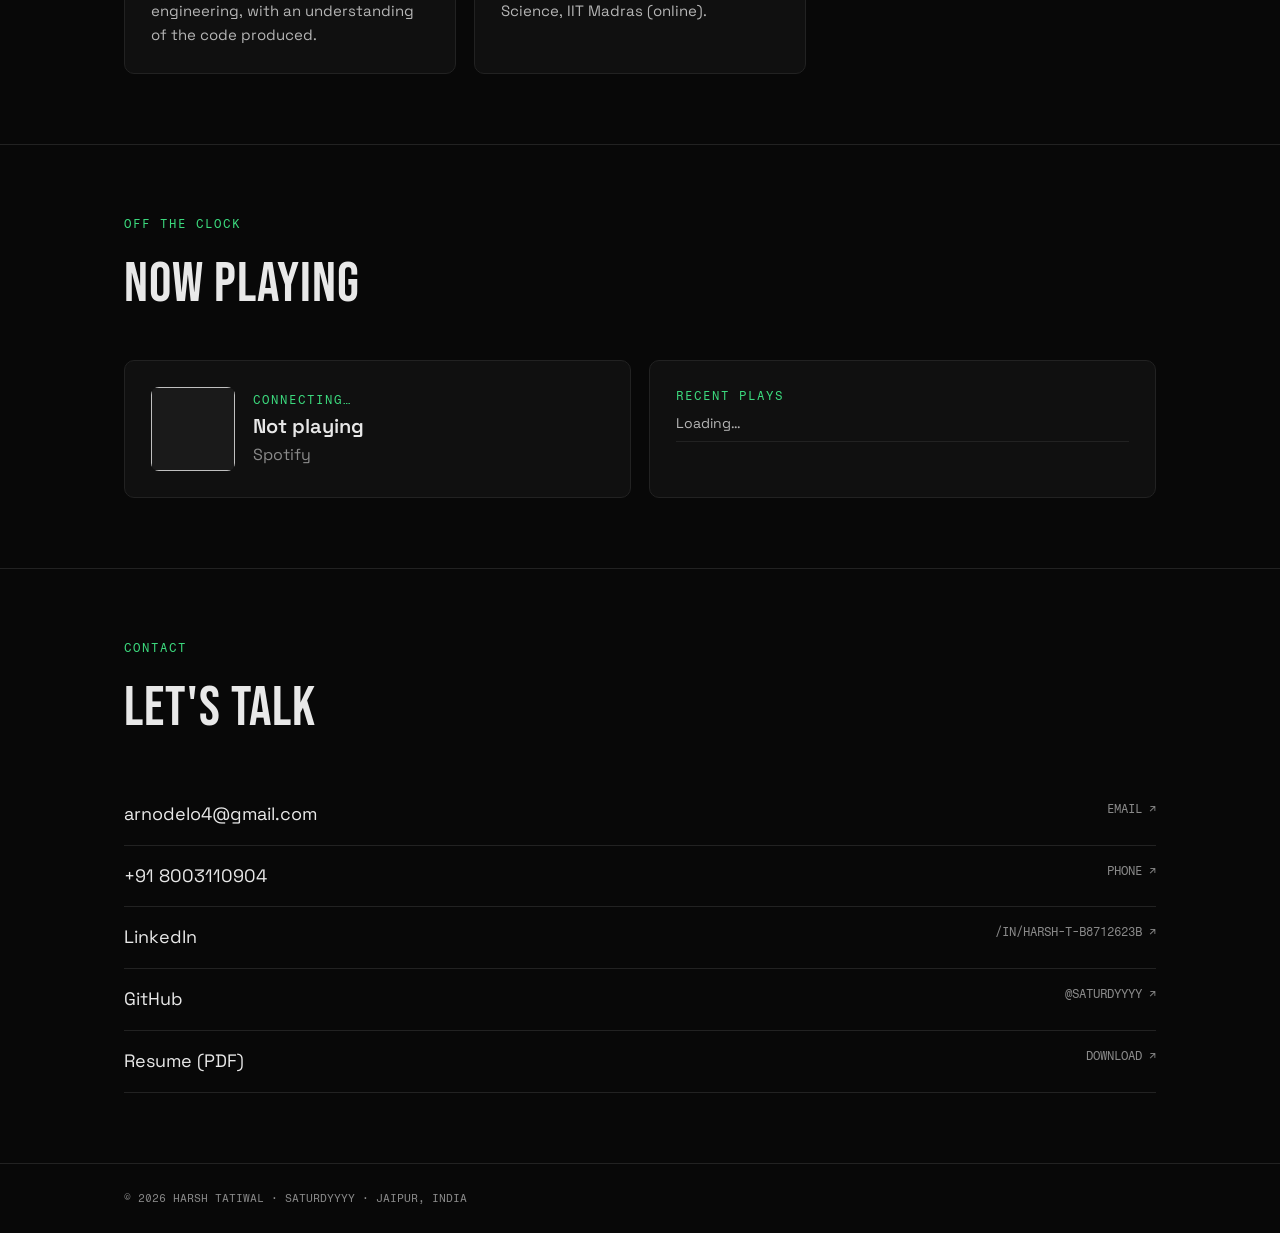
==== commit e256b1f6: "Redesign portfolio for internship applications Recruiter-first homepage, three case studies, resume " ====
--- a/index.html
+++ b/index.html
@@ -1,384 +1,54 @@
-<!DOCTYPE html>
-<html lang="en">
-<head>
-  <meta charset="UTF-8">
-  <meta name="viewport" content="width=device-width, initial-scale=1.0">
-  <title>Saturdyyyy — Harsh T</title>
-  <link href="https://fonts.googleapis.com/css2?family=Bebas+Neue&family=Space+Grotesk:wght@300;400;500;700&family=Fragment+Mono&display=swap" rel="stylesheet">
-  <link rel="stylesheet" href="style.css">
-</head>
-<body>
+<!DOCTYPE html><html lang="en"><head><meta charset="UTF-8"><meta name="viewport" content="width=device-width,initial-scale=1">
+<title>Harsh Tatiwal — Front-End Developer & UI/UX Designer</title><meta name="description" content="Harsh Tatiwal (Saturdyyyy), B.Tech CSE student in Jaipur. Front-end developer and UI/UX designer building live websites and app interfaces. Open to onsite internships.">
+<meta property="og:title" content="Harsh Tatiwal — Front-End Developer & UI/UX Designer"><meta property="og:description" content="Harsh Tatiwal (Saturdyyyy), B.Tech CSE student in Jaipur. Front-end developer and UI/UX designer building live websites and app interfaces. Open to onsite internships."><meta property="og:type" content="website">
+<link rel="icon" href="avatar.jpg"><link rel="preconnect" href="https://fonts.googleapis.com">
+<link href="https://fonts.googleapis.com/css2?family=Bebas+Neue&family=Space+Grotesk:wght@300;400;500;700&family=Fragment+Mono&display=swap" rel="stylesheet">
+<link rel="stylesheet" href="style.css"></head><body>
+<nav class="top"><div class="wrap"><a href="index.html" class="logo">SATUR<b>DYYYY</b></a>
+<div class="links"><a href="index.html#work">Work</a><a href="index.html#experience">Experience</a><a href="index.html#skills">Skills</a><a href="Harsh_Tatiwal_Resume.pdf" target="_blank">Resume</a><a href="index.html#contact">Contact</a></div>
+<div class="mini"><img id="mArt" alt=""><span class="mt" id="mTrack">Not playing</span><button id="mPrev" aria-label="Previous">⏮</button><button id="mPlay" aria-label="Play or pause">▶</button><button id="mNext" aria-label="Next">⏭</button></div></div></nav>
 
-  <div class="dot-grid"></div>
-  <div class="zoom-ov" id="zo"><div class="zoom-l" id="zl"></div></div>
+<header class="hero"><img class="bg" src="avatar.jpg" alt="" aria-hidden="true"><div class="wrap">
+<div class="avail"><i></i>Open to onsite internships · Jaipur</div>
+<h1>HARSH TATIWAL<br><span class="o">FRONT-END</span> DEV</h1>
+<p class="lead">B.Tech CSE student who designs in Figma, builds with HTML, CSS and JavaScript, and ships live products, including the GateKey interface and the Careers With Nandini website.</p>
+<div class="btns"><a class="btn p" href="Harsh_Tatiwal_Resume.pdf" target="_blank">Download Resume</a><a class="btn" href="#work">View Work</a><a class="btn" href="#contact">Get in Touch</a></div>
+<div class="facts"><div>EDUCATION<b>B.Tech CSE · JECRC University</b></div><div>BASED IN<b>Jaipur, Rajasthan</b></div><div>FOCUS<b>Front-end · UI/UX · Web apps</b></div></div></div></header>
 
-  <!-- NAV -->
-  <nav>
-    <div class="datetime-widget">
-      <div class="dt-time" id="clock">00:00:00</div>
-      <div class="dt-date" id="dt">MON, 01 JAN 2025</div>
-    </div>
+<section id="work"><div class="wrap"><div class="tag">Selected work</div><h2>CASE STUDIES</h2>
+<div class="grid g3">
+<a class="card" href="case-gatekey.html"><span class="tag">01 · UI + Front-end</span><h3>GateKey</h3><p>Website and Guard, User and Superadmin mobile app interfaces for an access-management product.</p><div class="chips"><span class="chip">GSAP</span><span class="chip">React Native</span><span class="chip">UI Design</span></div><span class="more">Read case study →</span></a>
+<a class="card" href="case-careers-with-nandini.html"><span class="tag">02 · End to end</span><h3>Careers With Nandini</h3><p>Career-guidance brand site built and deployed with Razorpay payments and Topmate bookings.</p><div class="chips"><span class="chip">Supabase</span><span class="chip">Razorpay</span><span class="chip">Netlify</span></div><span class="more">Read case study →</span></a>
+<a class="card" href="case-portfolio.html"><span class="tag">03 · Front-end + API</span><h3>This Portfolio</h3><p>Framework-free site with a live Spotify widget powered by an OAuth 2.0 Node/Express proxy.</p><div class="chips"><span class="chip">Canvas</span><span class="chip">Node</span><span class="chip">OAuth</span></div><span class="more">Read case study →</span></a>
+</div>
+<p style="margin-top:18px;color:var(--muted);font-size:14px">Live sites: <a href="https://gatekey.co.in" target="_blank" style="color:var(--green)">gatekey.co.in</a> · <a href="https://careerswithnandini.com" target="_blank" style="color:var(--green)">careerswithnandini.com</a></p></div></section>
 
-    <div class="saturdy-nav">
-      <div class="nav-lw active" data-s="soundcheck" data-l="S"><span class="nav-l scramble" data-text="S">S</span><div class="nav-dot"></div><div class="nav-tip">SOUNDCHECK</div></div>
-      <div class="nav-lw" data-s="alter-ego" data-l="A"><span class="nav-l scramble" data-text="A">A</span><div class="nav-dot"></div><div class="nav-tip">ALTER EGO</div></div>
-      <div class="nav-lw" data-s="tracklist" data-l="T"><span class="nav-l scramble" data-text="T">T</span><div class="nav-dot"></div><div class="nav-tip">TRACKLIST</div></div>
-      <div class="nav-lw" data-s="unreleased" data-l="U"><span class="nav-l scramble" data-text="U">U</span><div class="nav-dot"></div><div class="nav-tip">UNRELEASED</div></div>
-      <div class="nav-lw" data-s="reverb" data-l="R"><span class="nav-l scramble" data-text="R">R</span><div class="nav-dot"></div><div class="nav-tip">REVERB</div></div>
-      <div class="nav-lw" data-s="directors-cut" data-l="D"><span class="nav-l scramble" data-text="D">D</span><div class="nav-dot"></div><div class="nav-tip">DIRECTOR'S CUT</div></div>
-      <div class="nav-lw" data-s="now-playing" data-l="Y"><span class="nav-l scramble" data-text="Y">Y</span><div class="nav-dot"></div><div class="nav-tip">NOW PLAYING</div></div>
-    </div>
+<section id="about"><div class="wrap"><div class="tag">About</div><h2>WHO I AM</h2>
+<p class="lead" style="margin-top:0">I design and build for the web, and I care about the whole path from sketch to live URL. I work fluently with AI tools such as Claude, Gemini and Cursor, and I read and understand the code they produce. After my B.Tech I plan to pursue an MBA, to pair technical depth with product and business thinking.</p></div></section>
 
-    <!-- NAV RIGHT: mini player + avatar -->
-    <div class="nav-right">
-      <!-- MINI SPOTIFY PLAYER -->
-      <div class="mini-player" id="miniPlayer">
-        <div class="mini-album" id="miniAlbum">🎵</div>
-        <div class="mini-info">
-          <div class="mini-track" id="miniTrack">NOT PLAYING</div>
-          <div class="mini-artist" id="miniArtist">SPOTIFY</div>
-        </div>
-        <div class="mini-controls">
-          <button class="mini-btn" id="miniPrev" title="Previous">⏮</button>
-          <button class="mini-btn mini-play" id="miniPlay" title="Play/Pause">▶</button>
-          <button class="mini-btn" id="miniNext" title="Next">⏭</button>
-        </div>
-      </div>
-      <div class="avatar-img-wrap" title="Saturdyyyy">
-        <img src="avatar.jpg" alt="Saturdyyyy" class="avatar-img"/>
-      </div>
-    </div>
-  </nav>
+<section id="experience"><div class="wrap"><div class="tag">Experience</div><h2>TRACK RECORD</h2><div class="tl">
+<div class="ti"><div class="d">PRESENT</div><h3>Social Media Manager</h3><div class="c">Careers With Nandini</div><ul><li>PR, creator collaborations, email outreach and data handling.</li><li>Post design and script writing for short-form content.</li></ul></div>
+<div class="ti"><div class="d">07/2024 — PRESENT</div><h3>Frontend Developer (Freelance)</h3><div class="c">Independent</div><ul><li>Websites and app interfaces including GateKey, Careers With Nandini and Coupon Drops, a college startup.</li><li>Designs in Figma before building.</li></ul></div>
+<div class="ti"><div class="d">09/2024 — 11/2024</div><h3>Campus Ambassador</h3><div class="c">My-Captain</div><ul><li>300+ leads, the highest on the team, across JECRC, NIAMT Ranchi, IIT Kanpur and Christ University.</li></ul></div>
+<div class="ti"><div class="d">10/2024 — 11/2024</div><h3>Graphic Designer</h3><div class="c">Internship Studio</div><ul><li>Brand identity for a startup, and 11+ designs for JECRC University's official social media.</li></ul></div>
+</div></div></section>
 
-  <!-- TICKER TOP -->
-  <div class="ticker" style="margin-top:69px;">
-    <div class="ticker-inner">
-      <span class="ticker-text">SOUNDCHECK</span><span class="ticker-sep">·</span>
-      <span class="ticker-text">ALTER EGO</span><span class="ticker-sep">·</span>
-      <span class="ticker-text">TRACKLIST</span><span class="ticker-sep">·</span>
-      <span class="ticker-text">UNRELEASED</span><span class="ticker-sep">·</span>
-      <span class="ticker-text">REVERB</span><span class="ticker-sep">·</span>
-      <span class="ticker-text">DIRECTOR'S CUT</span><span class="ticker-sep">·</span>
-      <span class="ticker-text">NOW PLAYING</span><span class="ticker-sep">·</span>
-      <span class="ticker-text">SOUNDCHECK</span><span class="ticker-sep">·</span>
-      <span class="ticker-text">ALTER EGO</span><span class="ticker-sep">·</span>
-      <span class="ticker-text">TRACKLIST</span><span class="ticker-sep">·</span>
-      <span class="ticker-text">UNRELEASED</span><span class="ticker-sep">·</span>
-      <span class="ticker-text">REVERB</span><span class="ticker-sep">·</span>
-      <span class="ticker-text">DIRECTOR'S CUT</span><span class="ticker-sep">·</span>
-      <span class="ticker-text">NOW PLAYING</span><span class="ticker-sep">·</span>
-    </div>
-  </div>
+<section id="skills"><div class="wrap"><div class="tag">Skills</div><h2>TOOLKIT</h2>
+<div class="grid g3 sk">
+<div class="card"><h4>DEVELOPMENT</h4><p>HTML, CSS, JavaScript, Node.js, Express, REST APIs, OAuth 2.0, SQL, MongoDB</p></div>
+<div class="card"><h4>DESIGN</h4><p>Figma, Adobe Creative Cloud, Canva</p></div>
+<div class="card"><h4>TOOLS</h4><p>Git, GitHub, VS Code, Vercel, Render</p></div>
+<div class="card"><h4>AI PROFICIENCY</h4><p>Claude, Gemini, Cursor, prompt engineering, with an understanding of the code produced.</p></div>
+<div class="card"><h4>COURSEWORK</h4><p>Python, C, C++, Salesforce. BS Data Science, IIT Madras (online).</p></div>
+</div></div></section>
 
-  <!-- S — SOUNDCHECK -->
-  <section id="soundcheck">
-    <canvas id="dotsCanvas"></canvas>
-    <img src="avatar.jpg" alt="" class="hero-bg-char" aria-hidden="true"/>
-    <div class="xh" style="top:130px;left:160px;"></div>
-    <div class="xh" style="bottom:140px;right:200px;"></div>
-    <div class="hero-content">
-      <div class="sec-tag">S — SOUNDCHECK</div>
-      <div class="hero-title">
-        HARSH T<br>
-        <span class="outline">SATUR</span><span class="dim">DYYYY</span>
-      </div>
-      <div class="hero-role scramble" data-text="FRONT-END DEVELOPER · UI/UX DESIGNER · BRIDGING ENGINEERING & VISUAL DESIGN">FRONT-END DEVELOPER · UI/UX DESIGNER · BRIDGING ENGINEERING & VISUAL DESIGN</div>
-      <div class="hero-sub">
-        Building responsive web experiences. <strong>Design-aware.</strong><br>
-        React · Node.js · Figma · PostgreSQL · HTML · CSS · JS<br>
-        <span class="muted">Jaipur, Rajasthan, India · 🌴 Open to Work</span>
-      </div>
-      <div class="hero-links">
-        <a href="mailto:arnodelo4@gmail.com" class="hero-btn">EMAIL</a>
-        <a href="https://www.linkedin.com/in/harsh-t-b8712623b" target="_blank" class="hero-btn">LINKEDIN</a>
-        <a href="https://github.com/Saturdyyyy" target="_blank" class="hero-btn">GITHUB</a>
-        <a href="https://www.instagram.com/saturdyyyyyy/" target="_blank" class="hero-btn">INSTAGRAM</a>
-        <a href="tel:+918003110904" class="hero-btn">CONTACT</a>
-      </div>
-    </div>
-    <div class="floating-notes" aria-hidden="true">
-      <span class="note n1">♪</span><span class="note n2">♫</span>
-      <span class="note n3">♩</span><span class="note n4">♬</span><span class="note n5">♭</span>
-    </div>
-    <div class="scroll-cue"><div class="scroll-line"></div>SCROLL TO EXPLORE</div>
-  </section>
+<section id="now-playing"><div class="wrap"><div class="tag">Off the clock</div><h2>NOW PLAYING</h2>
+<div class="grid g2"><div class="card"><div class="np"><img id="npImg" alt=""><div><div class="tag" id="npStatus">CONNECTING…</div><div class="tn" id="npTrack">Not playing</div><div style="color:var(--muted)" id="npArtist">Spotify</div></div></div></div>
+<div class="card"><div class="tag">Recent plays</div><ul class="recent" id="recent"><li>Loading…</li></ul></div></div></div></section>
 
-  <!-- SATURDY BIG NAV -->
-  <div id="saturdy-display">
-    <div class="big-lw active" data-s="soundcheck" data-l="S"><div class="big-l scramble" data-text="S">S</div><div class="big-ll">SOUNDCHECK</div></div>
-    <div class="big-lw" data-s="alter-ego" data-l="A"><div class="big-l scramble" data-text="A">A</div><div class="big-ll">ALTER EGO</div></div>
-    <div class="big-lw" data-s="tracklist" data-l="T"><div class="big-l scramble" data-text="T">T</div><div class="big-ll">TRACKLIST</div></div>
-    <div class="big-lw" data-s="unreleased" data-l="U"><div class="big-l scramble" data-text="U">U</div><div class="big-ll">UNRELEASED</div></div>
-    <div class="big-lw" data-s="reverb" data-l="R"><div class="big-l scramble" data-text="R">R</div><div class="big-ll">REVERB</div></div>
-    <div class="big-lw" data-s="directors-cut" data-l="D"><div class="big-l scramble" data-text="D">D</div><div class="big-ll">DIRECTOR'S CUT</div></div>
-    <div class="big-lw" data-s="now-playing" data-l="Y"><div class="big-l scramble" data-text="Y">Y</div><div class="big-ll">NOW PLAYING</div></div>
-  </div>
-
-  <!-- TICKER TECH -->
-  <div class="ticker">
-    <div class="ticker-inner">
-      <span class="ticker-text">REACT.JS</span><span class="ticker-sep">·</span>
-      <span class="ticker-text">NODE.JS</span><span class="ticker-sep">·</span>
-      <span class="ticker-text">POSTGRESQL</span><span class="ticker-sep">·</span>
-      <span class="ticker-text">FIGMA</span><span class="ticker-sep">·</span>
-      <span class="ticker-text">PYTHON</span><span class="ticker-sep">·</span>
-      <span class="ticker-text">ADOBE CC</span><span class="ticker-sep">·</span>
-      <span class="ticker-text">CANVA</span><span class="ticker-sep">·</span>
-      <span class="ticker-text">C/C++</span><span class="ticker-sep">·</span>
-      <span class="ticker-text">HTML · CSS · JS</span><span class="ticker-sep">·</span>
-      <span class="ticker-text">SALESFORCE</span><span class="ticker-sep">·</span>
-      <span class="ticker-text">REACT.JS</span><span class="ticker-sep">·</span>
-      <span class="ticker-text">NODE.JS</span><span class="ticker-sep">·</span>
-      <span class="ticker-text">POSTGRESQL</span><span class="ticker-sep">·</span>
-      <span class="ticker-text">FIGMA</span><span class="ticker-sep">·</span>
-      <span class="ticker-text">PYTHON</span><span class="ticker-sep">·</span>
-      <span class="ticker-text">ADOBE CC</span><span class="ticker-sep">·</span>
-      <span class="ticker-text">CANVA</span><span class="ticker-sep">·</span>
-      <span class="ticker-text">C/C++</span><span class="ticker-sep">·</span>
-      <span class="ticker-text">SALESFORCE</span><span class="ticker-sep">·</span>
-    </div>
-  </div>
-
-  <!-- A — ALTER EGO -->
-  <section id="alter-ego">
-    <div class="sec-tag">A — ALTER EGO</div>
-    <div class="sec-head"><div class="sec-name scramble" data-text="ALTER EGO">ALTER EGO</div><div class="sec-sub">// ABOUT</div></div>
-    <div class="two-grid">
-      <div class="grid-cell">
-        <div class="cell-label">// WHO AM I</div>
-        <div class="about-title">HARSH T.<br><span class="outline-text">SATURDYYYY.</span><br>FRONTEND DEV.</div>
-        <div class="about-desc">Front-End Developer with hands-on experience building responsive web applications using React and Node.js. Skilled in UI/UX design with Figma. Passionate about creating clean, user-focused digital experiences. Bridging Technical Engineering & Visual Design.</div>
-        <div class="github-quote">"Code is like humor. When you have to explain it, if it's bad."</div>
-        <svg viewBox="0 0 300 60" xmlns="http://www.w3.org/2000/svg" class="waveform-svg">
-          <polyline points="0,30 10,20 20,40 30,10 40,50 50,25 60,35 70,15 80,45 90,22 100,38 110,12 120,48 130,28 140,32 150,8 160,52 170,20 180,40 190,18 200,42 210,24 220,36 230,14 240,46 250,26 260,34 270,16 280,44 290,22 300,30" fill="none" stroke="#3cda7e" stroke-width="1.5" opacity="0.4"/>
-        </svg>
-      </div>
-      <div class="grid-cell dark">
-        <div class="cell-label">// QUICK STATS</div>
-        <div class="stat-row"><div class="stat-label">ROLE</div><div class="stat-val">FRONTEND DEV · UI/UX DESIGNER</div></div>
-        <div class="stat-row"><div class="stat-label">STACK</div><div class="stat-val">REACT · NODE · POSTGRESQL · FIGMA</div></div>
-        <div class="stat-row"><div class="stat-label">DEGREE</div><div class="stat-val">B.TECH · JECRC · 2028</div></div>
-        <div class="stat-row"><div class="stat-label">GITHUB</div><div class="stat-val"><a href="https://github.com/Saturdyyyy" target="_blank" class="stat-link">@SATURDYYYY</a></div></div>
-        <div class="stat-row"><div class="stat-label">INSTAGRAM</div><div class="stat-val"><a href="https://www.instagram.com/saturdyyyyyy/" target="_blank" class="stat-link">@SATURDYYYYYY</a></div></div>
-        <div class="stat-row"><div class="stat-label">STATUS</div><div class="stat-val status-open"><span class="blink-dot"></span>OPEN TO WORK</div></div>
-      </div>
-    </div>
-  </section>
-
-  <!-- T — TRACKLIST -->
-  <section id="tracklist">
-    <div class="sec-tag">T — TRACKLIST</div>
-    <div class="sec-head"><div class="sec-name scramble" data-text="TRACKLIST">TRACKLIST</div><div class="sec-sub">// SKILLS</div></div>
-    <div class="freq-bars" aria-hidden="true">
-      <div class="fb"></div><div class="fb"></div><div class="fb"></div><div class="fb"></div>
-      <div class="fb"></div><div class="fb"></div><div class="fb"></div><div class="fb"></div>
-      <div class="fb"></div><div class="fb"></div><div class="fb"></div><div class="fb"></div>
-      <div class="fb"></div><div class="fb"></div><div class="fb"></div><div class="fb"></div>
-      <div class="fb"></div><div class="fb"></div><div class="fb"></div><div class="fb"></div>
-    </div>
-    <div class="skills-grid">
-      <div class="skill-cell" data-n="01"><div class="skill-name scramble" data-text="HTML / CSS">HTML / CSS</div><div class="skill-type">FOUNDATION</div><div class="skill-dots"><div class="sd on"></div><div class="sd on"></div><div class="sd on"></div><div class="sd on"></div><div class="sd on"></div></div></div>
-      <div class="skill-cell" data-n="02"><div class="skill-name scramble" data-text="JAVASCRIPT">JAVASCRIPT</div><div class="skill-type">CORE LANGUAGE</div><div class="skill-dots"><div class="sd on"></div><div class="sd on"></div><div class="sd on"></div><div class="sd on"></div><div class="sd"></div></div></div>
-      <div class="skill-cell" data-n="03"><div class="skill-name scramble" data-text="REACT.JS">REACT.JS</div><div class="skill-type">FRONTEND FRAMEWORK</div><div class="skill-dots"><div class="sd on"></div><div class="sd on"></div><div class="sd on"></div><div class="sd on"></div><div class="sd"></div></div></div>
-      <div class="skill-cell" data-n="04"><div class="skill-name scramble" data-text="NODE.JS">NODE.JS</div><div class="skill-type">BACKEND RUNTIME</div><div class="skill-dots"><div class="sd on"></div><div class="sd on"></div><div class="sd on"></div><div class="sd on"></div><div class="sd"></div></div></div>
-      <div class="skill-cell" data-n="05"><div class="skill-name scramble" data-text="POSTGRESQL">POSTGRESQL</div><div class="skill-type">DATABASE</div><div class="skill-dots"><div class="sd on"></div><div class="sd on"></div><div class="sd on"></div><div class="sd"></div><div class="sd"></div></div></div>
-      <div class="skill-cell" data-n="06"><div class="skill-name scramble" data-text="FIGMA">FIGMA</div><div class="skill-type">UI/UX DESIGN</div><div class="skill-dots"><div class="sd on"></div><div class="sd on"></div><div class="sd on"></div><div class="sd"></div><div class="sd"></div></div></div>
-      <div class="skill-cell" data-n="07"><div class="skill-name scramble" data-text="PYTHON">PYTHON</div><div class="skill-type">SCRIPTING · DATA</div><div class="skill-dots"><div class="sd on"></div><div class="sd on"></div><div class="sd on"></div><div class="sd"></div><div class="sd"></div></div></div>
-      <div class="skill-cell" data-n="08"><div class="skill-name scramble" data-text="ADOBE CC">ADOBE CC</div><div class="skill-type">CREATIVE SUITE</div><div class="skill-dots"><div class="sd on"></div><div class="sd on"></div><div class="sd on"></div><div class="sd"></div><div class="sd"></div></div></div>
-      <div class="skill-cell" data-n="09"><div class="skill-name scramble" data-text="CANVA">CANVA</div><div class="skill-type">DESIGN · BRANDING</div><div class="skill-dots"><div class="sd on"></div><div class="sd on"></div><div class="sd on"></div><div class="sd on"></div><div class="sd"></div></div></div>
-      <div class="skill-cell" data-n="10"><div class="skill-name scramble" data-text="C / C++">C / C++</div><div class="skill-type">SYSTEMS PROGRAMMING</div><div class="skill-dots"><div class="sd on"></div><div class="sd on"></div><div class="sd on"></div><div class="sd"></div><div class="sd"></div></div></div>
-      <div class="skill-cell" data-n="11"><div class="skill-name scramble" data-text="SALESFORCE">SALESFORCE</div><div class="skill-type">CRM PLATFORM</div><div class="skill-dots"><div class="sd on"></div><div class="sd on"></div><div class="sd"></div><div class="sd"></div><div class="sd"></div></div></div>
-      <div class="skill-cell" data-n="12"><div class="skill-name scramble" data-text="SQL">SQL</div><div class="skill-type">ORACLE · QUERIES</div><div class="skill-dots"><div class="sd on"></div><div class="sd on"></div><div class="sd on"></div><div class="sd"></div><div class="sd"></div></div></div>
-    </div>
-    <div class="lang-row">
-      <div class="lang-item"><div class="cell-label">// ENGLISH</div><div class="skill-name scramble" data-text="PROFICIENT" style="font-size:22px;">PROFICIENT</div><div class="skill-dots"><div class="sd on"></div><div class="sd on"></div><div class="sd on"></div><div class="sd on"></div><div class="sd"></div></div></div>
-      <div class="lang-item"><div class="cell-label">// FRENCH</div><div class="skill-name scramble" data-text="INTERMEDIATE" style="font-size:22px;">INTERMEDIATE</div><div class="skill-dots"><div class="sd on"></div><div class="sd on"></div><div class="sd"></div><div class="sd"></div><div class="sd"></div></div></div>
-    </div>
-  </section>
-
-  <!-- U — UNRELEASED -->
-  <section id="unreleased">
-    <div class="sec-tag">U — UNRELEASED</div>
-    <div class="sec-head"><div class="sec-name scramble" data-text="UNRELEASED">UNRELEASED</div><div class="sec-sub">// PROJECTS</div></div>
-    <div class="proj-grid">
-      <div class="proj-card feat">
-        <div class="cn tl"></div><div class="cn tr"></div><div class="cn bl"></div><div class="cn br"></div>
-        <div class="proj-bg">SF</div>
-        <div class="proj-num">// DROP 001 · FEATURED · IN PROGRESS</div>
-        <div class="proj-title scramble" data-text="STREAMFUSION">STREAM<br>FUSION</div>
-        <div class="proj-desc">Spotify × Netflix unified platform. Cross-media AI recommendations, Watch Party, Scene Soundtrack & Mood Sync engine.</div>
-        <div class="proj-tags"><div class="ptag">REACT</div><div class="ptag">NODE.JS</div><div class="ptag">MONGODB</div><div class="ptag">SOCKET.IO</div><div class="ptag">SPOTIFY API</div></div>
-        <a href="https://github.com/Saturdyyyy" target="_blank" class="proj-gh-link">VIEW ON GITHUB ↗</a>
-      </div>
-      <div class="proj-stack">
-        <div class="proj-card">
-          <div class="proj-num">// DROP 002 · FREELANCE</div>
-          <div class="proj-title scramble" data-text="3+ WEB APPS" style="font-size:26px;">3+ WEB<br>APPS</div>
-          <div class="proj-desc">Responsive web apps built with React & Node.js. PostgreSQL backends. Figma-first design process.</div>
-        </div>
-        <div class="proj-card" style="background:#050505;">
-          <div class="proj-num">// DROP 003 · 3D EXPERIMENTS</div>
-          <div class="proj-title scramble" data-text="PROJECT 101" style="font-size:26px;">PROJECT<br>101</div>
-          <div class="proj-desc">Demo website exploring how 3D models work and the functionality behind the code.</div>
-          <a href="https://github.com/Saturdyyyy/Project-101" target="_blank" class="proj-gh-link">VIEW ON GITHUB ↗</a>
-        </div>
-      </div>
-    </div>
-    <div class="gh-stats-strip">
-      <div class="gh-stat"><div class="gh-stat-num scramble" data-text="3+">3+</div><div class="gh-stat-label">PROJECTS</div></div>
-      <div class="gh-stat-div"></div>
-      <div class="gh-stat"><div class="gh-stat-num scramble" data-text="2024">2024</div><div class="gh-stat-label">ACTIVE SINCE</div></div>
-      <div class="gh-stat-div"></div>
-      <div class="gh-stat"><div class="gh-stat-num scramble" data-text="MERN">MERN</div><div class="gh-stat-label">PRIMARY STACK</div></div>
-      <div class="gh-stat-div"></div>
-      <div class="gh-stat"><div class="gh-stat-num scramble" data-text="∞">∞</div><div class="gh-stat-label">CURIOSITY</div></div>
-    </div>
-  </section>
-
-  <!-- R — REVERB -->
-  <section id="reverb">
-    <div class="sec-tag">R — REVERB</div>
-    <div class="sec-head"><div class="sec-name scramble" data-text="REVERB">REVERB</div><div class="sec-sub">// CONTACT</div></div>
-    <div class="contact-statement">
-      <span class="cs-line scramble" data-text="LET'S BUILD">LET'S BUILD</span><br>
-      <span class="cs-line outline-big scramble" data-text="SOMETHING">SOMETHING</span><br>
-      <span class="cs-line scramble" data-text="WORTH PLAYING">WORTH PLAYING</span>
-    </div>
-    <div class="contact-grid">
-      <a href="mailto:arnodelo4@gmail.com" class="cc"><div class="cc-label">// EMAIL</div><div class="cc-val">ARNODELO4@GMAIL.COM</div><div class="cc-arrow">↗</div></a>
-      <a href="https://www.linkedin.com/in/harsh-t-b8712623b" target="_blank" class="cc"><div class="cc-label">// LINKEDIN</div><div class="cc-val">LINKEDIN/HARSH-T</div><div class="cc-arrow">↗</div></a>
-      <a href="https://github.com/Saturdyyyy" target="_blank" class="cc"><div class="cc-label">// GITHUB</div><div class="cc-val">@SATURDYYYY</div><div class="cc-arrow">↗</div></a>
-      <a href="https://www.instagram.com/saturdyyyyyy/" target="_blank" class="cc"><div class="cc-label">// INSTAGRAM</div><div class="cc-val">@SATURDYYYYYY</div><div class="cc-arrow">↗</div></a>
-      <a href="https://discord.gg/QuCawQyX" target="_blank" class="cc"><div class="cc-label">// DISCORD</div><div class="cc-val">JOIN SERVER</div><div class="cc-arrow">↗</div></a>
-      <a href="tel:+918003110904" class="cc"><div class="cc-label">// PHONE</div><div class="cc-val">CONTACT</div><div class="cc-arrow">↗</div></a>
-    </div>
-  </section>
-
-  <!-- D — DIRECTOR'S CUT -->
-  <section id="directors-cut">
-    <div class="sec-tag">D — DIRECTOR'S CUT</div>
-    <div class="sec-head"><div class="sec-name scramble" data-text="DIRECTOR'S CUT">DIRECTOR'S CUT</div><div class="sec-sub">// JOURNEY</div></div>
-    <div class="dc-layout">
-      <div class="tl">
-        <div class="tl-item"><div class="tl-dot active"></div><div class="tl-year">JUL 2024 — PRESENT</div><div class="tl-title scramble" data-text="FREELANCE FRONTEND DEVELOPER">FREELANCE FRONTEND DEVELOPER</div><div class="tl-company">Independent Contractor · Rajasthan</div><div class="tl-desc">Developed 3+ responsive web apps using React & Node.js · Integrated PostgreSQL databases · Designed UIs in Figma before development</div></div>
-        <div class="tl-item"><div class="tl-dot"></div><div class="tl-year">OCT 2024 — NOV 2024</div><div class="tl-title scramble" data-text="GRAPHIC DESIGNER">GRAPHIC DESIGNER</div><div class="tl-company">Internship Studio · India</div><div class="tl-desc">Designed brand identity for a local startup · Logo marks, typography, color palettes · Brand guidelines for social, print & web</div></div>
-        <div class="tl-item"><div class="tl-dot"></div><div class="tl-year">SEP 2024 — NOV 2024</div><div class="tl-title scramble" data-text="CAMPUS AMBASSADOR">CAMPUS AMBASSADOR</div><div class="tl-company">My-Captain · Rajasthan</div><div class="tl-desc">Generated 300+ high-quality leads · Led on-campus marketing campaigns · Cross-functional brand messaging</div></div>
-        <div class="tl-item"><div class="tl-dot"></div><div class="tl-year">JUN 2024 — 2028</div><div class="tl-title scramble" data-text="B.TECH — JECRC UNIVERSITY">B.TECH — JECRC UNIVERSITY</div><div class="tl-company">Jaipur, Rajasthan</div><div class="tl-desc">Bachelor of Technology — currently enrolled</div></div>
-        <div class="tl-item"><div class="tl-dot"></div><div class="tl-year">JUL 2023 — DEC 2024</div><div class="tl-title scramble" data-text="BS IN DATA SCIENCE">BS IN DATA SCIENCE</div><div class="tl-company">IIT Madras · Online Program</div><div class="tl-desc">Data science principles, Python, statistical analysis</div></div>
-        <div class="tl-item dim"><div class="tl-dot"></div><div class="tl-year">MAR 2021 — APR 2022</div><div class="tl-title">HIGH SCHOOL</div><div class="tl-company">SaintSoldier Public School · India</div><div class="tl-desc">Where it all started.</div></div>
-      </div>
-      <div class="dc-side">
-        <div class="dc-side-label">// COURSES</div>
-        <div class="dc-course"><div class="dc-course-name">FULL STACK WEB DEV</div><div class="dc-course-src">UDEMY</div></div>
-        <div class="dc-course"><div class="dc-course-name">DATA SCIENCE</div><div class="dc-course-src">IIT MADRAS</div></div>
-        <div class="dc-side-label" style="margin-top:28px;">// TOOLS USED</div>
-        <div class="tools-wrap">
-          <div class="tool-tag">VSCODE</div><div class="tool-tag">GIT</div>
-          <div class="tool-tag">GITHUB</div><div class="tool-tag">FIGMA</div>
-          <div class="tool-tag">POSTMAN</div><div class="tool-tag">NOTION</div>
-          <div class="tool-tag">VERCEL</div><div class="tool-tag">RENDER</div>
-        </div>
-
-        <!-- 🎮 MINI GAME: BEAT CATCH -->
-        <div class="dc-side-label" style="margin-top:28px;">// BEAT CATCH · MINI GAME</div>
-        <div class="game-wrap">
-          <div class="game-screen" id="gameScreen">
-            <canvas id="gameCanvas" width="260" height="200"></canvas>
-            <div class="game-overlay" id="gameOverlay">
-              <div class="game-title">BEAT CATCH</div>
-              <div class="game-sub">catch the music notes</div>
-              <button class="game-start-btn" id="gameStartBtn">PLAY ▶</button>
-            </div>
-          </div>
-          <div class="game-hud">
-            <span class="game-score-label">SCORE</span>
-            <span class="game-score" id="gameScore">0</span>
-            <span class="game-score-label">BEST</span>
-            <span class="game-score" id="gameBest">0</span>
-          </div>
-        </div>
-      </div>
-    </div>
-  </section>
-
-  <!-- Y — NOW PLAYING -->
-  <section id="now-playing">
-    <div class="sec-tag">Y — NOW PLAYING</div>
-    <div class="sec-head"><div class="sec-name scramble" data-text="NOW PLAYING">NOW PLAYING</div><div class="sec-sub">// YOUR FREQUENCY</div></div>
-    <div class="np-layout">
-      <div class="np-card">
-        <div class="np-badge">▶ LIVE</div>
-        <div class="album-art" id="album-art-wrap">
-          <img id="album-img" src="" alt="" style="width:100%;height:100%;object-fit:cover;display:none;"/>
-          <span id="album-fallback">🎵</span>
-        </div>
-        <div class="np-info">
-          <div class="np-status" id="np-status">CONNECTING...</div>
-          <div class="track-name" id="track-name">NOT PLAYING</div>
-          <div class="track-artist" id="track-artist">OPEN SPOTIFY TO TUNE IN</div>
-          <div class="np-progress-bar"><div class="np-progress-fill" id="np-fill"></div></div>
-          <div class="wave-bars"><div class="wb"></div><div class="wb"></div><div class="wb"></div><div class="wb"></div><div class="wb"></div><div class="wb"></div><div class="wb"></div><div class="wb"></div></div>
-        </div>
-      </div>
-
-      <!-- RECENT PLAYS -->
-      <div class="recent-plays-card">
-        <div class="cell-label">// RECENT PLAYS</div>
-        <div class="recent-list" id="recentList">
-          <div class="recent-item rp-loading">
-            <div class="ri-art">⏳</div>
-            <div class="ri-info"><div class="ri-name">LOADING...</div><div class="ri-artist">FETCHING FROM SPOTIFY</div></div>
-          </div>
-        </div>
-        <a href="https://open.spotify.com/user/uq5r5b6qb1mlwaxcfpa5twrhg" target="_blank" class="sp-open-btn">OPEN SPOTIFY PROFILE ↗</a>
-      </div>
-
-      <div class="music-quote-card">
-        <div class="mq-icon">♫</div>
-        <div class="mq-text">"Music gives a soul to the universe, wings to the mind, flight to the imagination, and life to everything."</div>
-        <div class="mq-author">— PLATO</div>
-      </div>
-
-      <div class="genres-card">
-        <div class="cell-label">// LISTENING TO</div>
-        <div class="genre-tags">
-          <div class="genre-tag">INDIE</div><div class="genre-tag">LO-FI</div>
-          <div class="genre-tag">ALTERNATIVE</div><div class="genre-tag">HIP-HOP</div>
-          <div class="genre-tag">ELECTRONIC</div><div class="genre-tag">PUNK</div>
-          <div class="genre-tag">ROCK</div><div class="genre-tag">AMBIENT</div>
-        </div>
-        <svg viewBox="0 0 400 80" class="big-wave-svg" xmlns="http://www.w3.org/2000/svg">
-          <rect x="0" y="30" width="4" height="20" fill="#3cda7e" opacity="0.3" rx="2"><animate attributeName="height" values="20;60;20" dur="1.2s" repeatCount="indefinite"/><animate attributeName="y" values="30;10;30" dur="1.2s" repeatCount="indefinite"/></rect>
-          <rect x="12" y="20" width="4" height="40" fill="#ebdb4c" opacity="0.4" rx="2"><animate attributeName="height" values="40;15;40" dur="0.9s" repeatCount="indefinite"/><animate attributeName="y" values="20;32;20" dur="0.9s" repeatCount="indefinite"/></rect>
-          <rect x="24" y="10" width="4" height="60" fill="#3cda7e" opacity="0.5" rx="2"><animate attributeName="height" values="60;20;60" dur="1.5s" repeatCount="indefinite"/><animate attributeName="y" values="10;30;10" dur="1.5s" repeatCount="indefinite"/></rect>
-          <rect x="36" y="25" width="4" height="30" fill="#ebdb4c" opacity="0.3" rx="2"><animate attributeName="height" values="30;55;30" dur="1.1s" repeatCount="indefinite"/><animate attributeName="y" values="25;12;25" dur="1.1s" repeatCount="indefinite"/></rect>
-          <rect x="48" y="15" width="4" height="50" fill="#3cda7e" opacity="0.4" rx="2"><animate attributeName="height" values="50;25;50" dur="0.8s" repeatCount="indefinite"/><animate attributeName="y" values="15;27;15" dur="0.8s" repeatCount="indefinite"/></rect>
-          <rect x="60" y="5" width="4" height="70" fill="#ebdb4c" opacity="0.25" rx="2"><animate attributeName="height" values="70;30;70" dur="1.7s" repeatCount="indefinite"/><animate attributeName="y" values="5;25;5" dur="1.7s" repeatCount="indefinite"/></rect>
-          <rect x="72" y="20" width="4" height="40" fill="#3cda7e" opacity="0.4" rx="2"><animate attributeName="height" values="40;10;40" dur="1.0s" repeatCount="indefinite"/><animate attributeName="y" values="20;35;20" dur="1.0s" repeatCount="indefinite"/></rect>
-          <rect x="84" y="12" width="4" height="56" fill="#ebdb4c" opacity="0.35" rx="2"><animate attributeName="height" values="56;22;56" dur="1.4s" repeatCount="indefinite"/><animate attributeName="y" values="12;29;12" dur="1.4s" repeatCount="indefinite"/></rect>
-          <rect x="96" y="4" width="4" height="72" fill="#3cda7e" opacity="0.45" rx="2"><animate attributeName="height" values="72;28;72" dur="1.6s" repeatCount="indefinite"/><animate attributeName="y" values="4;26;4" dur="1.6s" repeatCount="indefinite"/></rect>
-          <rect x="108" y="22" width="4" height="36" fill="#ebdb4c" opacity="0.3" rx="2"><animate attributeName="height" values="36;14;36" dur="0.9s" repeatCount="indefinite"/><animate attributeName="y" values="22;33;22" dur="0.9s" repeatCount="indefinite"/></rect>
-          <rect x="120" y="14" width="4" height="52" fill="#3cda7e" opacity="0.2" rx="2"><animate attributeName="height" values="52;24;52" dur="1.8s" repeatCount="indefinite"/><animate attributeName="y" values="14;28;14" dur="1.8s" repeatCount="indefinite"/></rect>
-          <rect x="132" y="26" width="4" height="28" fill="#ebdb4c" opacity="0.35" rx="2"><animate attributeName="height" values="28;56;28" dur="1.1s" repeatCount="indefinite"/><animate attributeName="y" values="26;12;26" dur="1.1s" repeatCount="indefinite"/></rect>
-          <rect x="144" y="8" width="4" height="64" fill="#3cda7e" opacity="0.4" rx="2"><animate attributeName="height" values="64;28;64" dur="1.2s" repeatCount="indefinite"/><animate attributeName="y" values="8;26;8" dur="1.2s" repeatCount="indefinite"/></rect>
-          <rect x="156" y="18" width="4" height="44" fill="#ebdb4c" opacity="0.5" rx="2"><animate attributeName="height" values="44;18;44" dur="0.75s" repeatCount="indefinite"/><animate attributeName="y" values="18;31;18" dur="0.75s" repeatCount="indefinite"/></rect>
-        </svg>
-      </div>
-    </div>
-    <div class="np-note">// SPOTIFY API · CONNECT BACKEND IN script.js FOR LIVE DATA · <a href="https://open.spotify.com/user/uq5r5b6qb1mlwaxcfpa5twrhg" target="_blank" style="color:var(--green);">PROFILE ↗</a></div>
-  </section>
-
-  <!-- BOTTOM -->
-  <div class="bottom-bar">
-    <div class="bottom-copy">© 2025 SATURDYYYY · HARSH T · ALL DROPS RESERVED</div>
-    <div class="bottom-links">
-      <a href="https://github.com/Saturdyyyy" target="_blank" class="bl">GITHUB</a>
-      <a href="https://www.linkedin.com/in/harsh-t-b8712623b" target="_blank" class="bl">LINKEDIN</a>
-      <a href="https://www.instagram.com/saturdyyyyyy/" target="_blank" class="bl">INSTAGRAM</a>
-      <a href="mailto:arnodelo4@gmail.com" class="bl">EMAIL</a>
-    </div>
-  </div>
-
-  <script src="script.js"></script>
-</body>
-</html>
+<section id="contact"><div class="wrap contact"><div class="tag">Contact</div><h2>LET'S TALK</h2>
+<a class="row" href="mailto:arnodelo4@gmail.com">arnodelo4@gmail.com<span>EMAIL ↗</span></a>
+<a class="row" href="tel:+918003110904">+91 8003110904<span>PHONE ↗</span></a>
+<a class="row" href="https://www.linkedin.com/in/harsh-t-b8712623b" target="_blank">LinkedIn<span>/IN/HARSH-T-B8712623B ↗</span></a>
+<a class="row" href="https://github.com/Saturdyyyy" target="_blank">GitHub<span>@SATURDYYYY ↗</span></a>
+<a class="row" href="Harsh_Tatiwal_Resume.pdf" target="_blank">Resume (PDF)<span>DOWNLOAD ↗</span></a></div></section><footer><div class="wrap">© 2026 HARSH TATIWAL · SATURDYYYY · JAIPUR, INDIA</div></footer><script src="script.js"></script></body></html>
--- a/style.css
+++ b/style.css
@@ -1,291 +1,75 @@
-*, *::before, *::after { margin: 0; padding: 0; box-sizing: border-box; }
-
-:root {
-  --black:   #080808;
-  --surface: #0e0e0e;
-  --border:  #1c1c1c;
-  --muted:   #2a2a2a;
-  --grey:    #666666;
-  --white:   #e8e8e8;
-  --pure:    #ffffff;
-  --green:   #3cda7e;
-  --yellow:  #ebdb4c;
-  --red:     #e05252;
-  --blue:    #5b9cf6;
-  --purple:  #a78bfa;
-}
-
-html { scroll-behavior: smooth; }
-body { background: var(--black); color: var(--white); font-family: 'Space Grotesk', sans-serif; overflow-x: hidden; cursor: none; }
-
-/* PAINT BRUSH CURSOR */
-#paint-cursor { position: fixed; pointer-events: none; z-index: 99999; top: 0; left: 0; transform: translate(-4px, -28px); }
-.trail-stroke { position: fixed; pointer-events: none; z-index: 99990; border-radius: 50%; background: var(--pure); transform: translate(-50%,-50%); animation: trailFade 0.6s forwards; }
-@keyframes trailFade { 0%{opacity:0.55;transform:translate(-50%,-50%) scale(1)} 100%{opacity:0;transform:translate(-50%,-50%) scale(0.1)} }
-
-.dot-grid { position: fixed; inset: 0; background-image: radial-gradient(circle, #222 1px, transparent 1px); background-size: 28px 28px; pointer-events: none; z-index: 0; }
-
-.zoom-ov { position: fixed; inset: 0; z-index: 9999; display: flex; align-items: center; justify-content: center; background: rgba(8,8,8,0); pointer-events: none; transition: background 0.35s; }
-.zoom-l { font-family: 'Bebas Neue', sans-serif; font-size: 40vw; color: var(--yellow); opacity: 0; transform: scale(0.2); pointer-events: none; transition: all 0.4s cubic-bezier(0.16,1,0.3,1); line-height: 1; }
-.zoom-ov.active { background: rgba(8,8,8,0.95); }
-.zoom-ov.active .zoom-l { opacity: 1; transform: scale(1); }
-
-/* NAV */
-nav { position: fixed; top: 0; left: 0; right: 0; z-index: 1000; display: grid; grid-template-columns: 1fr auto 1fr; align-items: center; padding: 14px 32px; background: rgba(8,8,8,0.82); backdrop-filter: blur(20px); border-bottom: 1px solid var(--border); }
-.datetime-widget { display: flex; flex-direction: column; gap: 2px; }
-.dt-time { font-family: 'Fragment Mono', monospace; font-size: 15px; color: var(--white); letter-spacing: 2px; }
-.dt-date { font-family: 'Fragment Mono', monospace; font-size: 8px; color: var(--yellow); letter-spacing: 2px; text-transform: uppercase; }
-
-.saturdy-nav { display: flex; align-items: center; justify-content: center; }
-.nav-lw { display: flex; flex-direction: column; align-items: center; cursor: none; padding: 4px 14px; position: relative; }
-.nav-l { font-family: 'Bebas Neue', sans-serif; font-size: 20px; letter-spacing: 8px; color: var(--muted); transition: color 0.3s, transform 0.3s; }
-.nav-lw:hover .nav-l, .nav-lw.active .nav-l { color: var(--yellow); transform: translateY(-2px); }
-.nav-dot { width: 3px; height: 3px; border-radius: 50%; background: var(--yellow); margin-top: 2px; opacity: 0; transition: opacity 0.3s; }
-.nav-lw.active .nav-dot { opacity: 1; }
-.nav-tip { position: absolute; top: calc(100% + 8px); left: 50%; transform: translateX(-50%); font-family: 'Fragment Mono', monospace; font-size: 7px; color: var(--yellow); letter-spacing: 2px; white-space: nowrap; opacity: 0; transition: opacity 0.2s; pointer-events: none; }
-.nav-lw:hover .nav-tip { opacity: 1; }
-
-.nav-right { display: flex; align-items: center; justify-content: flex-end; gap: 10px; }
-
-/* MINI PLAYER */
-.mini-player { display: flex; align-items: center; gap: 8px; background: var(--surface); border: 1px solid var(--border); padding: 5px 10px; max-width: 240px; overflow: hidden; }
-.mini-album { width: 26px; height: 26px; background: var(--muted); font-size: 14px; display: flex; align-items: center; justify-content: center; flex-shrink: 0; overflow: hidden; }
-.mini-album img { width: 100%; height: 100%; object-fit: cover; }
-.mini-info { flex: 1; min-width: 0; }
-.mini-track { font-family: 'Bebas Neue', sans-serif; font-size: 11px; letter-spacing: 1px; color: var(--white); white-space: nowrap; overflow: hidden; text-overflow: ellipsis; }
-.mini-artist { font-family: 'Fragment Mono', monospace; font-size: 7px; color: var(--grey); white-space: nowrap; overflow: hidden; text-overflow: ellipsis; }
-.mini-controls { display: flex; gap: 2px; align-items: center; flex-shrink: 0; }
-.mini-btn { background: none; border: none; color: var(--grey); font-size: 10px; cursor: none; padding: 2px 3px; transition: color 0.2s; line-height: 1; }
-.mini-btn:hover { color: var(--yellow); }
-.mini-play { color: var(--green); font-size: 11px; }
-
-.avatar-img-wrap { width: 34px; height: 34px; overflow: hidden; border: 1px solid var(--green); cursor: none; flex-shrink: 0; }
-.avatar-img { width: 100%; height: 100%; object-fit: cover; object-position: top; }
-
-/* TICKER */
-.ticker { position: relative; z-index: 2; border-top: 1px solid var(--red); border-bottom: 1px solid #2a0000; padding: 8px 0; overflow: hidden; white-space: nowrap; background: var(--black); }
-.ticker-inner { display: inline-block; animation: tick 30s linear infinite; }
-.ticker-text { font-family: 'Bebas Neue', sans-serif; font-size: 11px; letter-spacing: 5px; color: var(--yellow); padding: 0 18px; }
-.ticker-sep { color: var(--red); font-size: 11px; font-family: 'Bebas Neue', sans-serif; padding: 0 4px; }
-@keyframes tick { from{transform:translateX(0)} to{transform:translateX(-50%)} }
-
-/* SECTIONS */
-section { position: relative; z-index: 1; min-height: 100vh; padding: 120px 64px 80px; border-bottom: 1px solid var(--border); overflow: hidden; }
-.sec-tag { font-family: 'Fragment Mono', monospace; font-size: 10px; color: var(--yellow); letter-spacing: 4px; margin-bottom: 20px; display: flex; align-items: center; gap: 12px; }
-.sec-tag::before { content: ''; width: 20px; height: 1px; background: var(--green); }
-.sec-head { display: flex; align-items: baseline; gap: 16px; margin-bottom: 4px; }
-.sec-name { font-family: 'Bebas Neue', sans-serif; font-size: 52px; letter-spacing: 4px; color: var(--white); line-height: 1; }
-.sec-sub { font-family: 'Fragment Mono', monospace; font-size: 10px; color: var(--purple); letter-spacing: 3px; }
-
-/* HERO */
-#soundcheck { display: flex; flex-direction: column; justify-content: center; }
-#dotsCanvas { position: absolute; inset: 0; pointer-events: none; z-index: 0; }
-.hero-content { position: relative; z-index: 2; }
-
-.hero-bg-char {
-  position: absolute; top: 0; right: 0; width: 50%; height: 100%;
-  object-fit: contain; object-position: right bottom;
-  filter: grayscale(2%);
-  opacity: 0.10; z-index: 1; pointer-events: none;
-  mask-image: linear-gradient(to right, transparent 0%, rgba(0,0,0,0.3) 10%, rgba(0,0,0,0.75) 45%, rgba(0,0,0,0.4) 80%, transparent 100%);
-  -webkit-mask-image: linear-gradient(to right, transparent 0%, rgba(0,0,0,0.3) 10%, rgba(0,0,0,0.75) 45%, rgba(0,0,0,0.4) 80%, transparent 100%);
-}
-
-.hero-title { font-family: 'Bebas Neue', sans-serif; font-size: clamp(72px, 11vw, 148px); line-height: 0.9; letter-spacing: -1px; color: var(--pure); }
-.hero-title .outline { -webkit-text-stroke: 1px #3a1010; color: transparent; }
-.hero-title .dim { color: #111; }
-.hero-role { font-family: 'Fragment Mono', monospace; font-size: 10px; color: var(--green); letter-spacing: 3px; margin-top: 20px; }
-.hero-sub { font-size: 13px; color: var(--grey); letter-spacing: 0.5px; margin-top: 12px; max-width: 440px; line-height: 1.9; }
-.hero-sub strong { color: var(--white); }
-.hero-sub .muted { color: var(--yellow); }
-.hero-links { display: flex; gap: 9px; margin-top: 28px; flex-wrap: wrap; }
-.hero-btn { font-family: 'Fragment Mono', monospace; font-size: 9px; letter-spacing: 3px; color: var(--grey); border: 1px solid var(--border); padding: 8px 15px; text-decoration: none; transition: all 0.25s; cursor: none; }
-.hero-btn:hover { color: var(--black); background: var(--yellow); border-color: var(--yellow); }
-
-.floating-notes { position: absolute; right: 8%; top: 15%; z-index: 2; pointer-events: none; }
-.note { position: absolute; opacity: 0.1; animation: floatNote 6s ease-in-out infinite; }
-.n1{top:0;left:0;font-size:18px;color:var(--green);animation-delay:0s;}
-.n2{top:60px;left:80px;font-size:28px;color:var(--yellow);animation-delay:1s;}
-.n3{top:140px;left:20px;font-size:14px;color:var(--white);animation-delay:2s;}
-.n4{top:200px;left:100px;font-size:26px;color:var(--yellow);animation-delay:0.5s;}
-.n5{top:100px;left:160px;font-size:20px;color:var(--green);animation-delay:1.5s;}
-@keyframes floatNote { 0%,100%{transform:translateY(0) rotate(0deg);opacity:0.1} 50%{transform:translateY(-16px) rotate(5deg);opacity:0.22} }
-
-.scroll-cue { position: absolute; bottom: 40px; left: 64px; display: flex; align-items: center; gap: 12px; font-family: 'Fragment Mono', monospace; font-size: 8px; color: var(--muted); letter-spacing: 3px; animation: bob 2s ease-in-out infinite; }
-.scroll-line { width: 32px; height: 1px; background: var(--green); position: relative; overflow: hidden; }
-.scroll-line::after { content: ''; position: absolute; top:0;left:-100%;width:100%;height:100%;background:var(--white);animation:scan 2s ease-in-out infinite; }
-@keyframes scan{0%{left:-100%}100%{left:100%}}
-@keyframes bob{0%,100%{transform:translateY(0)}50%{transform:translateY(5px)}}
-.xh{position:absolute;width:14px;height:14px;pointer-events:none;}
-.xh::before{content:'';position:absolute;top:50%;left:0;right:0;height:1px;background:var(--border);}
-.xh::after{content:'';position:absolute;left:50%;top:0;bottom:0;width:1px;background:var(--border);}
-
-/* SATURDY DISPLAY */
-#saturdy-display { min-height: auto; padding: 44px 48px; border-bottom: 1px solid var(--border); display: flex; align-items: center; background: var(--black); position: relative; z-index: 1; }
-.big-lw { display: flex; flex-direction: column; align-items: center; cursor: none; padding: 0 5px; }
-.big-l { font-family: 'Bebas Neue', sans-serif; font-size: clamp(62px, 10.5vw, 145px); color: transparent; -webkit-text-stroke: 1px var(--border); line-height: 1; transition: all 0.4s cubic-bezier(0.16,1,0.3,1); }
-.big-lw:hover .big-l, .big-lw.active .big-l { color: var(--yellow); -webkit-text-stroke:0; text-shadow:0 0 40px rgba(235,219,76,0.12); transform:scale(1.05); }
-.big-ll { font-family: 'Fragment Mono', monospace; font-size: 7px; color: transparent; letter-spacing: 2px; margin-top: 4px; transition: color 0.3s; white-space: nowrap; }
-.big-lw:hover .big-ll, .big-lw.active .big-ll { color: var(--yellow); }
-
-/* ABOUT */
-.two-grid { display: grid; grid-template-columns: 1fr 1fr; gap: 1px; background: var(--border); border: 1px solid var(--border); margin-top: 40px; }
-.grid-cell { background: var(--black); padding: 38px 30px; }
-.grid-cell.dark { background: var(--surface); display: flex; flex-direction: column; gap: 14px; }
-.cell-label { font-family: 'Fragment Mono', monospace; font-size: 9px; color: var(--green); letter-spacing: 3px; margin-bottom: 14px; }
-.about-title { font-family: 'Bebas Neue', sans-serif; font-size: 34px; color: var(--white); letter-spacing: 2px; line-height: 1.1; }
-.outline-text { -webkit-text-stroke: 1px var(--muted); color: transparent; }
-.about-desc { font-size: 13px; color: var(--purple); line-height: 1.9; margin-top: 18px; }
-.github-quote { font-family: 'Fragment Mono', monospace; font-size: 10px; color: var(--yellow); margin-top: 18px; padding: 12px; border-left: 2px solid var(--green); line-height: 1.6; }
-.waveform-svg { width: 100%; margin-top: 14px; }
-.stat-row { border-bottom: 1px solid var(--border); padding-bottom: 11px; }
-.stat-row:last-child { border-bottom: none; padding-bottom: 0; }
-.stat-label { font-family: 'Fragment Mono', monospace; font-size: 8px; color: var(--yellow); letter-spacing: 2px; }
-.stat-val { font-family: 'Bebas Neue', sans-serif; font-size: 16px; color: var(--white); letter-spacing: 2px; margin-top: 3px; }
-.stat-link { color: var(--green); text-decoration: none; transition: color 0.2s; }
-.stat-link:hover { color: var(--yellow); }
-.status-open { display: flex; align-items: center; gap: 8px; }
-.blink-dot { width: 6px; height: 6px; border-radius: 50%; background: var(--green); display: inline-block; animation: blink 2s infinite; }
-@keyframes blink { 0%,100%{opacity:1}50%{opacity:0.2} }
-
-/* SKILLS */
-.freq-bars { display: flex; gap: 3px; align-items: flex-end; height: 32px; margin: 18px 0; }
-.fb { width: 7px; border-radius: 1px; opacity: 0.2; animation: fbP 1s ease-in-out infinite alternate; background: var(--green); }
-.fb:nth-child(odd) { animation-duration: 0.7s; background: var(--yellow); }
-.fb:nth-child(3n) { animation-duration: 1.2s; background: var(--red); opacity: 0.12; }
-@keyframes fbP { from{transform:scaleY(0.2)}to{transform:scaleY(1)} }
-.freq-bars .fb:nth-child(1){height:20px}.freq-bars .fb:nth-child(2){height:30px}.freq-bars .fb:nth-child(3){height:15px}.freq-bars .fb:nth-child(4){height:35px}.freq-bars .fb:nth-child(5){height:25px}.freq-bars .fb:nth-child(6){height:38px}.freq-bars .fb:nth-child(7){height:18px}.freq-bars .fb:nth-child(8){height:28px}.freq-bars .fb:nth-child(9){height:36px}.freq-bars .fb:nth-child(10){height:22px}.freq-bars .fb:nth-child(11){height:32px}.freq-bars .fb:nth-child(12){height:12px}.freq-bars .fb:nth-child(13){height:34px}.freq-bars .fb:nth-child(14){height:24px}.freq-bars .fb:nth-child(15){height:16px}.freq-bars .fb:nth-child(16){height:32px}.freq-bars .fb:nth-child(17){height:26px}.freq-bars .fb:nth-child(18){height:14px}.freq-bars .fb:nth-child(19){height:28px}.freq-bars .fb:nth-child(20){height:20px}
-
-.skills-grid { display: grid; grid-template-columns: repeat(3,1fr); gap: 1px; background: var(--border); border: 1px solid var(--border); }
-.skill-cell { background: var(--black); padding: 24px 20px; position: relative; transition: background 0.25s; }
-.skill-cell:hover { background: var(--surface); }
-.skill-cell::before { content: attr(data-n); position: absolute; top:10px;right:12px; font-family:'Fragment Mono',monospace; font-size:7px; color:var(--yellow); letter-spacing:2px; opacity:0.3; }
-.skill-name { font-family: 'Bebas Neue', sans-serif; font-size: 22px; letter-spacing: 2px; color: var(--white); }
-.skill-type { font-family: 'Fragment Mono', monospace; font-size: 7px; color: var(--green); letter-spacing: 2px; margin-top: 3px; }
-.skill-dots { display: flex; gap: 5px; margin-top: 11px; }
-.sd { width: 6px; height: 6px; border-radius: 50%; background: var(--border); }
-.sd.on { background: var(--yellow); }
-.lang-row { display: flex; gap: 1px; background: var(--border); border: 1px solid var(--border); border-top: none; }
-.lang-item { flex: 1; background: var(--black); padding: 24px 20px; }
-
-/* PROJECTS */
-.proj-grid { display: grid; grid-template-columns: 2fr 1fr; gap: 1px; background: var(--border); border: 1px solid var(--border); margin-top: 44px; }
-.proj-card { background: var(--black); padding: 36px 28px; min-height: 190px; display: flex; flex-direction: column; justify-content: flex-end; position: relative; overflow: hidden; cursor: none; transition: background 0.3s; }
-.proj-card:hover { background: var(--surface); }
-.proj-card.feat { min-height: 290px; background: var(--surface); }
-.proj-bg { position: absolute; top:12px;right:16px; font-family:'Bebas Neue',sans-serif; font-size:90px; color:#0d0d0d; line-height:1; pointer-events:none; }
-.proj-num { font-family:'Fragment Mono',monospace; font-size:8px; color:var(--green); letter-spacing:2px; margin-bottom:10px; }
-.proj-title { font-family:'Bebas Neue',sans-serif; font-size:40px; letter-spacing:3px; color:var(--white); line-height:1; }
-.proj-desc { font-size:12px; color:var(--yellow); margin-top:10px; line-height:1.7; max-width:360px; }
-.proj-tags { display:flex; gap:5px; flex-wrap:wrap; margin-top:12px; }
-.ptag { font-family:'Fragment Mono',monospace; font-size:7px; color:var(--grey); letter-spacing:2px; border:1px solid var(--muted); padding:3px 7px; }
-.proj-gh-link { font-family:'Fragment Mono',monospace; font-size:8px; color:var(--green); letter-spacing:2px; text-decoration:none; margin-top:10px; display:inline-block; transition:color 0.2s; }
-.proj-gh-link:hover { color:var(--yellow); }
-.proj-stack { display:flex; flex-direction:column; gap:1px; background:var(--border); }
-.cn{position:absolute;width:8px;height:8px;}
-.cn.tl{top:0;left:0;border-top:1px solid var(--muted);border-left:1px solid var(--muted);}
-.cn.tr{top:0;right:0;border-top:1px solid var(--muted);border-right:1px solid var(--muted);}
-.cn.bl{bottom:0;left:0;border-bottom:1px solid var(--muted);border-left:1px solid var(--muted);}
-.cn.br{bottom:0;right:0;border-bottom:1px solid var(--muted);border-right:1px solid var(--muted);}
-.gh-stats-strip { display:flex;align-items:center;background:var(--surface);border:1px solid var(--border);border-top:none;padding:22px 28px; }
-.gh-stat{flex:1;text-align:center;}
-.gh-stat-num{font-family:'Bebas Neue',sans-serif;font-size:42px;color:var(--yellow);letter-spacing:2px;line-height:1;}
-.gh-stat-label{font-family:'Fragment Mono',monospace;font-size:7px;color:var(--green);letter-spacing:2px;margin-top:4px;}
-.gh-stat-div{width:1px;height:48px;background:var(--border);}
-
-/* CONTACT */
-.contact-statement{margin:32px 0;}
-.cs-line{font-family:'Bebas Neue',sans-serif;font-size:clamp(42px,7vw,96px);color:var(--white);line-height:0.92;letter-spacing:-1px;display:inline-block;}
-.outline-big{-webkit-text-stroke:1px var(--muted);color:transparent;}
-.contact-grid{display:grid;grid-template-columns:1fr 1fr;gap:1px;background:var(--border);border:1px solid var(--border);margin-top:36px;}
-.cc{background:var(--black);padding:26px 28px;cursor:none;transition:background 0.25s;position:relative;text-decoration:none;display:block;}
-.cc:hover{background:var(--surface);}
-.cc-label{font-family:'Fragment Mono',monospace;font-size:8px;color:var(--green);letter-spacing:3px;margin-bottom:8px;}
-.cc-val{font-family:'Bebas Neue',sans-serif;font-size:20px;color:var(--white);letter-spacing:2px;}
-.cc-arrow{position:absolute;bottom:16px;right:16px;font-size:15px;color:var(--border);transition:color 0.25s,transform 0.25s;}
-.cc:hover .cc-arrow{color:var(--yellow);transform:translate(3px,-3px);}
-
-/* TIMELINE */
-.dc-layout{display:grid;grid-template-columns:1fr 300px;gap:1px;background:var(--border);border:1px solid var(--border);margin-top:40px;}
-.tl{padding:32px 28px;background:var(--black);}
-.tl-item{margin-bottom:32px;position:relative;padding-left:16px;border-left:1px solid var(--border);}
-.tl-item.dim .tl-title{color:var(--muted);}
-.tl-item.dim .tl-desc{color:var(--muted);}
-.tl-dot{position:absolute;left:-6px;top:4px;width:10px;height:10px;border:1px solid var(--muted);background:var(--black);}
-.tl-dot.active{background:var(--green);border-color:var(--green);}
-.tl-year{font-family:'Fragment Mono',monospace;font-size:8px;color:var(--yellow);letter-spacing:3px;margin-bottom:5px;}
-.tl-title{font-family:'Bebas Neue',sans-serif;font-size:21px;color:var(--white);letter-spacing:2px;}
-.tl-company{font-family:'Fragment Mono',monospace;font-size:7px;color:var(--green);letter-spacing:2px;margin-top:3px;}
-.tl-desc{font-size:11px;color:var(--grey);margin-top:5px;line-height:1.8;}
-.dc-side{background:var(--surface);padding:28px 22px;display:flex;flex-direction:column;gap:0;overflow:hidden;}
-.dc-side-label{font-family:'Fragment Mono',monospace;font-size:8px;color:var(--green);letter-spacing:3px;margin-bottom:10px;}
-.dc-course{border-bottom:1px solid var(--border);padding-bottom:10px;margin-bottom:10px;}
-.dc-course-name{font-family:'Bebas Neue',sans-serif;font-size:15px;color:var(--white);letter-spacing:2px;}
-.dc-course-src{font-family:'Fragment Mono',monospace;font-size:7px;color:var(--yellow);letter-spacing:2px;margin-top:2px;}
-.tools-wrap{display:flex;flex-wrap:wrap;gap:4px;margin-bottom:16px;}
-.tool-tag{font-family:'Fragment Mono',monospace;font-size:7px;color:var(--grey);border:1px solid var(--border);padding:3px 7px;letter-spacing:2px;cursor:none;transition:all 0.2s;}
-.tool-tag:hover{color:var(--yellow);border-color:var(--yellow);}
-
-/* BEAT CATCH GAME */
-.game-wrap{display:flex;flex-direction:column;gap:5px;}
-.game-screen{position:relative;background:#000;border:1px solid var(--border);overflow:hidden;}
-#gameCanvas{display:block;}
-.game-overlay{position:absolute;inset:0;display:flex;flex-direction:column;align-items:center;justify-content:center;gap:8px;background:rgba(0,0,0,0.88);}
-.game-overlay.hidden{display:none;}
-.game-title{font-family:'Bebas Neue',sans-serif;font-size:26px;color:var(--yellow);letter-spacing:4px;}
-.game-sub{font-family:'Fragment Mono',monospace;font-size:7px;color:var(--green);letter-spacing:3px;}
-.game-start-btn{font-family:'Fragment Mono',monospace;font-size:8px;letter-spacing:3px;color:var(--black);background:var(--yellow);border:none;padding:7px 18px;cursor:none;margin-top:6px;transition:background 0.2s;}
-.game-start-btn:hover{background:var(--green);}
-.game-hud{display:flex;align-items:center;gap:10px;background:var(--black);border:1px solid var(--border);border-top:none;padding:5px 10px;}
-.game-score-label{font-family:'Fragment Mono',monospace;font-size:7px;color:var(--grey);letter-spacing:2px;}
-.game-score{font-family:'Bebas Neue',sans-serif;font-size:18px;color:var(--yellow);letter-spacing:2px;}
-
-/* NOW PLAYING */
-.np-layout{display:grid;grid-template-columns:1fr 1fr;grid-template-rows:auto auto;gap:1px;background:var(--border);border:1px solid var(--border);margin-top:40px;}
-.np-card{background:var(--surface);padding:24px 26px;display:flex;align-items:center;gap:22px;position:relative;}
-.np-badge{position:absolute;top:-1px;left:-1px;background:var(--green);color:var(--black);font-family:'Fragment Mono',monospace;font-size:7px;letter-spacing:2px;padding:3px 8px;}
-.album-art{width:64px;height:64px;background:var(--muted);border:1px solid var(--border);display:flex;align-items:center;justify-content:center;font-size:24px;flex-shrink:0;overflow:hidden;}
-.np-info{flex:1;}
-.np-status{font-family:'Fragment Mono',monospace;font-size:7px;color:var(--green);letter-spacing:3px;margin-bottom:4px;}
-.track-name{font-family:'Bebas Neue',sans-serif;font-size:19px;letter-spacing:2px;color:var(--white);}
-.track-artist{font-family:'Fragment Mono',monospace;font-size:8px;color:var(--yellow);letter-spacing:2px;margin-top:3px;}
-.np-progress-bar{height:2px;background:var(--border);margin-top:9px;}
-.np-progress-fill{height:100%;background:var(--green);width:0%;transition:width 1s linear;}
-.wave-bars{display:flex;gap:3px;align-items:flex-end;height:18px;margin-top:10px;}
-.wb{width:3px;background:var(--green);border-radius:1px;animation:wp 0.8s ease-in-out infinite alternate;}
-.wb:nth-child(1){height:5px;animation-delay:0s}.wb:nth-child(2){height:12px;animation-delay:0.1s}
-.wb:nth-child(3){height:7px;animation-delay:0.2s}.wb:nth-child(4){height:16px;animation-delay:0.15s}
-.wb:nth-child(5){height:5px;animation-delay:0.3s}.wb:nth-child(6){height:10px;animation-delay:0.05s}
-.wb:nth-child(7){height:14px;animation-delay:0.25s}.wb:nth-child(8){height:6px;animation-delay:0.35s}
-@keyframes wp{from{transform:scaleY(0.3);opacity:0.4}to{transform:scaleY(1);opacity:1}}
-
-.recent-plays-card{background:var(--black);padding:26px;display:flex;flex-direction:column;gap:10px;}
-.recent-list{display:flex;flex-direction:column;gap:7px;flex:1;}
-.recent-item{display:flex;align-items:center;gap:10px;padding:9px;border:1px solid var(--border);transition:background 0.2s;cursor:none;}
-.recent-item:hover{background:var(--surface);}
-.ri-art{width:36px;height:36px;background:var(--muted);flex-shrink:0;display:flex;align-items:center;justify-content:center;font-size:16px;overflow:hidden;}
-.ri-art img{width:100%;height:100%;object-fit:cover;}
-.ri-info{flex:1;min-width:0;}
-.ri-name{font-family:'Bebas Neue',sans-serif;font-size:13px;color:var(--white);letter-spacing:1px;white-space:nowrap;overflow:hidden;text-overflow:ellipsis;}
-.ri-artist{font-family:'Fragment Mono',monospace;font-size:7px;color:var(--grey);letter-spacing:1px;margin-top:2px;}
-.rp-loading{opacity:0.4;}
-.sp-open-btn{font-family:'Fragment Mono',monospace;font-size:8px;letter-spacing:2px;color:var(--black);background:var(--green);padding:9px 14px;text-decoration:none;cursor:none;display:block;text-align:center;transition:background 0.2s;margin-top:4px;}
-.sp-open-btn:hover{background:var(--yellow);}
-
-.music-quote-card{background:var(--surface);padding:26px;display:flex;flex-direction:column;gap:10px;}
-.mq-icon{font-size:32px;color:var(--green);opacity:0.3;}
-.mq-text{font-size:12px;color:var(--grey);line-height:1.8;font-style:italic;}
-.mq-author{font-family:'Fragment Mono',monospace;font-size:8px;color:var(--yellow);letter-spacing:3px;}
-.genres-card{background:var(--black);padding:26px;}
-.genre-tags{display:flex;flex-wrap:wrap;gap:6px;margin-top:10px;margin-bottom:18px;}
-.genre-tag{font-family:'Fragment Mono',monospace;font-size:7px;color:var(--grey);border:1px solid var(--border);padding:5px 11px;letter-spacing:2px;cursor:none;transition:all 0.2s;}
-.genre-tag:hover{color:var(--black);background:var(--green);border-color:var(--green);}
-.big-wave-svg{width:100%;height:68px;}
-.np-note{margin-top:12px;font-family:'Fragment Mono',monospace;font-size:8px;color:var(--muted);letter-spacing:2px;}
-
-/* BOTTOM */
-.bottom-bar{position:relative;z-index:2;border-top:1px solid var(--red);padding:18px 64px;display:flex;justify-content:space-between;align-items:center;background:var(--black);}
-.bottom-copy{font-family:'Fragment Mono',monospace;font-size:8px;color:var(--muted);letter-spacing:2px;}
-.bottom-links{display:flex;gap:22px;}
-.bl{font-family:'Fragment Mono',monospace;font-size:8px;color:var(--grey);letter-spacing:2px;cursor:none;transition:color 0.2s;text-decoration:none;}
-.bl:hover{color:var(--yellow);}
+:root{--black:#080808;--panel:#101010;--line:#222;--text:#e8e8e8;--muted:#8a8a8a;--green:#3cda7e;--yellow:#ebdb4c;--blue:#5b9cf6;--purple:#a78bfa;--red:#e05252}
+*{box-sizing:border-box;margin:0;padding:0}
+html{scroll-behavior:smooth}
+body{background:var(--black);color:var(--text);font-family:'Space Grotesk',system-ui,sans-serif;line-height:1.6;-webkit-font-smoothing:antialiased}
+a{color:inherit;text-decoration:none}
+.wrap{max-width:1080px;margin:0 auto;padding:0 24px}
+.mono{font-family:'Fragment Mono',monospace}
+.dots{position:fixed;inset:0;z-index:-1;background-image:radial-gradient(#ffffff14 1px,transparent 1px);background-size:26px 26px}
+nav.top{position:sticky;top:0;z-index:50;background:#080808e6;backdrop-filter:blur(10px);border-bottom:1px solid var(--line)}
+nav.top .wrap{display:flex;align-items:center;justify-content:space-between;height:60px;gap:16px}
+.logo{font-family:'Bebas Neue';font-size:26px;letter-spacing:2px}
+.logo b{color:var(--green);font-weight:400}
+.links{display:flex;gap:22px;font-size:14px;color:var(--muted)}
+.links a:hover{color:var(--text)}
+.mini{display:flex;align-items:center;gap:8px;font-family:'Fragment Mono';font-size:11px;color:var(--muted);max-width:230px}
+.mini img{width:28px;height:28px;border-radius:4px;object-fit:cover;background:#1a1a1a}
+.mini .mt{white-space:nowrap;overflow:hidden;text-overflow:ellipsis;max-width:120px;color:var(--text)}
+.mini button{background:none;border:1px solid var(--line);color:var(--text);border-radius:4px;cursor:pointer;font-size:11px;padding:2px 6px}
+.mini button:hover{border-color:var(--green)}
+.hero{padding:90px 0 70px;position:relative;overflow:hidden}.hero .wrap{position:relative;z-index:1}
+.hero .bg{position:absolute;right:0;bottom:0;width:42%;max-width:460px;opacity:.28;mix-blend-mode:lighten;-webkit-mask-image:linear-gradient(to left,#000 40%,transparent);mask-image:linear-gradient(to left,#000 40%,transparent);object-fit:contain;object-position:right bottom;pointer-events:none}
+.tag{font-family:'Fragment Mono';font-size:12px;color:var(--green);letter-spacing:2px;text-transform:uppercase}
+.avail{display:inline-flex;align-items:center;gap:8px;border:1px solid #3cda7e55;background:#3cda7e12;color:var(--green);border-radius:99px;padding:5px 14px;font-size:13px;margin-bottom:22px}
+.avail i{width:7px;height:7px;border-radius:50%;background:var(--green);animation:p 1.6s infinite}
+@keyframes p{50%{opacity:.25}}
+h1{font-family:'Bebas Neue';font-weight:400;font-size:clamp(56px,10vw,120px);line-height:.95;letter-spacing:1px}
+h1 .o{-webkit-text-stroke:1.5px var(--text);color:transparent}
+.lead{max-width:620px;font-size:19px;color:#c9c9c9;margin:22px 0 30px}
+.btns{display:flex;flex-wrap:wrap;gap:12px}
+.btn{display:inline-block;padding:12px 22px;border:1px solid var(--line);border-radius:6px;font-size:14px;font-weight:500;transition:.2s}
+.btn.p{background:var(--green);border-color:var(--green);color:#041;font-weight:700}
+.btn:hover{border-color:var(--green);transform:translateY(-2px)}
+.facts{display:flex;flex-wrap:wrap;gap:28px;margin-top:40px;font-family:'Fragment Mono';font-size:12px;color:var(--muted)}
+.facts b{display:block;color:var(--text);font-weight:400;font-size:13px}
+section{padding:70px 0;border-top:1px solid var(--line)}
+h2{font-family:'Bebas Neue';font-weight:400;font-size:clamp(36px,6vw,56px);letter-spacing:1px;margin:6px 0 30px}
+.grid{display:grid;gap:18px}
+.g3{grid-template-columns:repeat(auto-fit,minmax(290px,1fr))}
+.g2{grid-template-columns:repeat(auto-fit,minmax(320px,1fr))}
+.card{background:var(--panel);border:1px solid var(--line);border-radius:10px;padding:26px;transition:.25s;display:flex;flex-direction:column}
+a.card:hover{border-color:var(--green);transform:translateY(-4px)}
+.card h3{font-family:'Bebas Neue';font-weight:400;font-size:30px;letter-spacing:1px;margin:8px 0}
+.card p{color:#b5b5b5;font-size:15px}
+.chips{display:flex;flex-wrap:wrap;gap:6px;margin:14px 0}
+.chip{font-family:'Fragment Mono';font-size:11px;border:1px solid var(--line);padding:3px 9px;border-radius:99px;color:var(--muted)}
+.more{margin-top:auto;padding-top:14px;color:var(--green);font-size:14px}
+.tl{border-left:1px solid var(--line);padding-left:26px;margin-left:6px}
+.ti{position:relative;margin-bottom:30px}
+.ti:before{content:'';position:absolute;left:-32px;top:8px;width:11px;height:11px;border-radius:50%;background:var(--black);border:2px solid var(--green)}
+.ti .d{font-family:'Fragment Mono';font-size:12px;color:var(--yellow)}
+.ti h3{font-size:19px;font-weight:600}
+.ti .c{color:var(--muted);font-size:14px;margin-bottom:6px}
+.ti li{margin-left:18px;color:#b5b5b5;font-size:15px}
+.sk h4{font-family:'Fragment Mono';font-weight:400;font-size:12px;color:var(--green);letter-spacing:1px;margin-bottom:10px}
+.np{display:flex;gap:18px;align-items:center}
+.np img{width:84px;height:84px;border-radius:8px;object-fit:cover;background:#1a1a1a}
+.np .tn{font-size:20px;font-weight:600}
+.recent li{list-style:none;font-size:14px;color:#b5b5b5;padding:6px 0;border-bottom:1px solid var(--line)}
+.contact a.row{display:flex;justify-content:space-between;padding:16px 0;border-bottom:1px solid var(--line);font-size:18px}
+.contact a.row:hover{color:var(--green)}
+.contact a.row span{font-family:'Fragment Mono';font-size:12px;color:var(--muted)}
+footer{border-top:1px solid var(--line);padding:26px 0;font-family:'Fragment Mono';font-size:11px;color:var(--muted)}
+/* case study */
+.cs-hero{padding:70px 24px 40px}
+.cs-meta{display:grid;grid-template-columns:repeat(auto-fit,minmax(170px,1fr));gap:18px;margin:34px 0;padding:22px 0;border-top:1px solid var(--line);border-bottom:1px solid var(--line)}
+.cs-meta span{display:block;font-family:'Fragment Mono';font-size:11px;color:var(--muted);letter-spacing:1px;text-transform:uppercase}
+.cs-body{max-width:760px}
+.cs-body h2{font-size:38px;margin:46px 0 10px}
+.cs-body p,.cs-body li{color:#c4c4c4;font-size:17px;margin-bottom:12px}
+.cs-body ul{margin-left:20px}
+.note{border-left:3px solid var(--yellow);background:#ebdb4c0d;padding:14px 18px;margin:18px 0;font-size:15px;color:#d8d8d8}
+.back{font-family:'Fragment Mono';font-size:12px;color:var(--muted)}
+.back:hover{color:var(--green)}
+.cs-next{display:flex;justify-content:space-between;gap:16px;flex-wrap:wrap;margin-top:60px;padding-top:24px;border-top:1px solid var(--line)}
+@media(max-width:720px){.links{display:none}.mini{display:none}.hero .bg{opacity:.1;width:70%}}
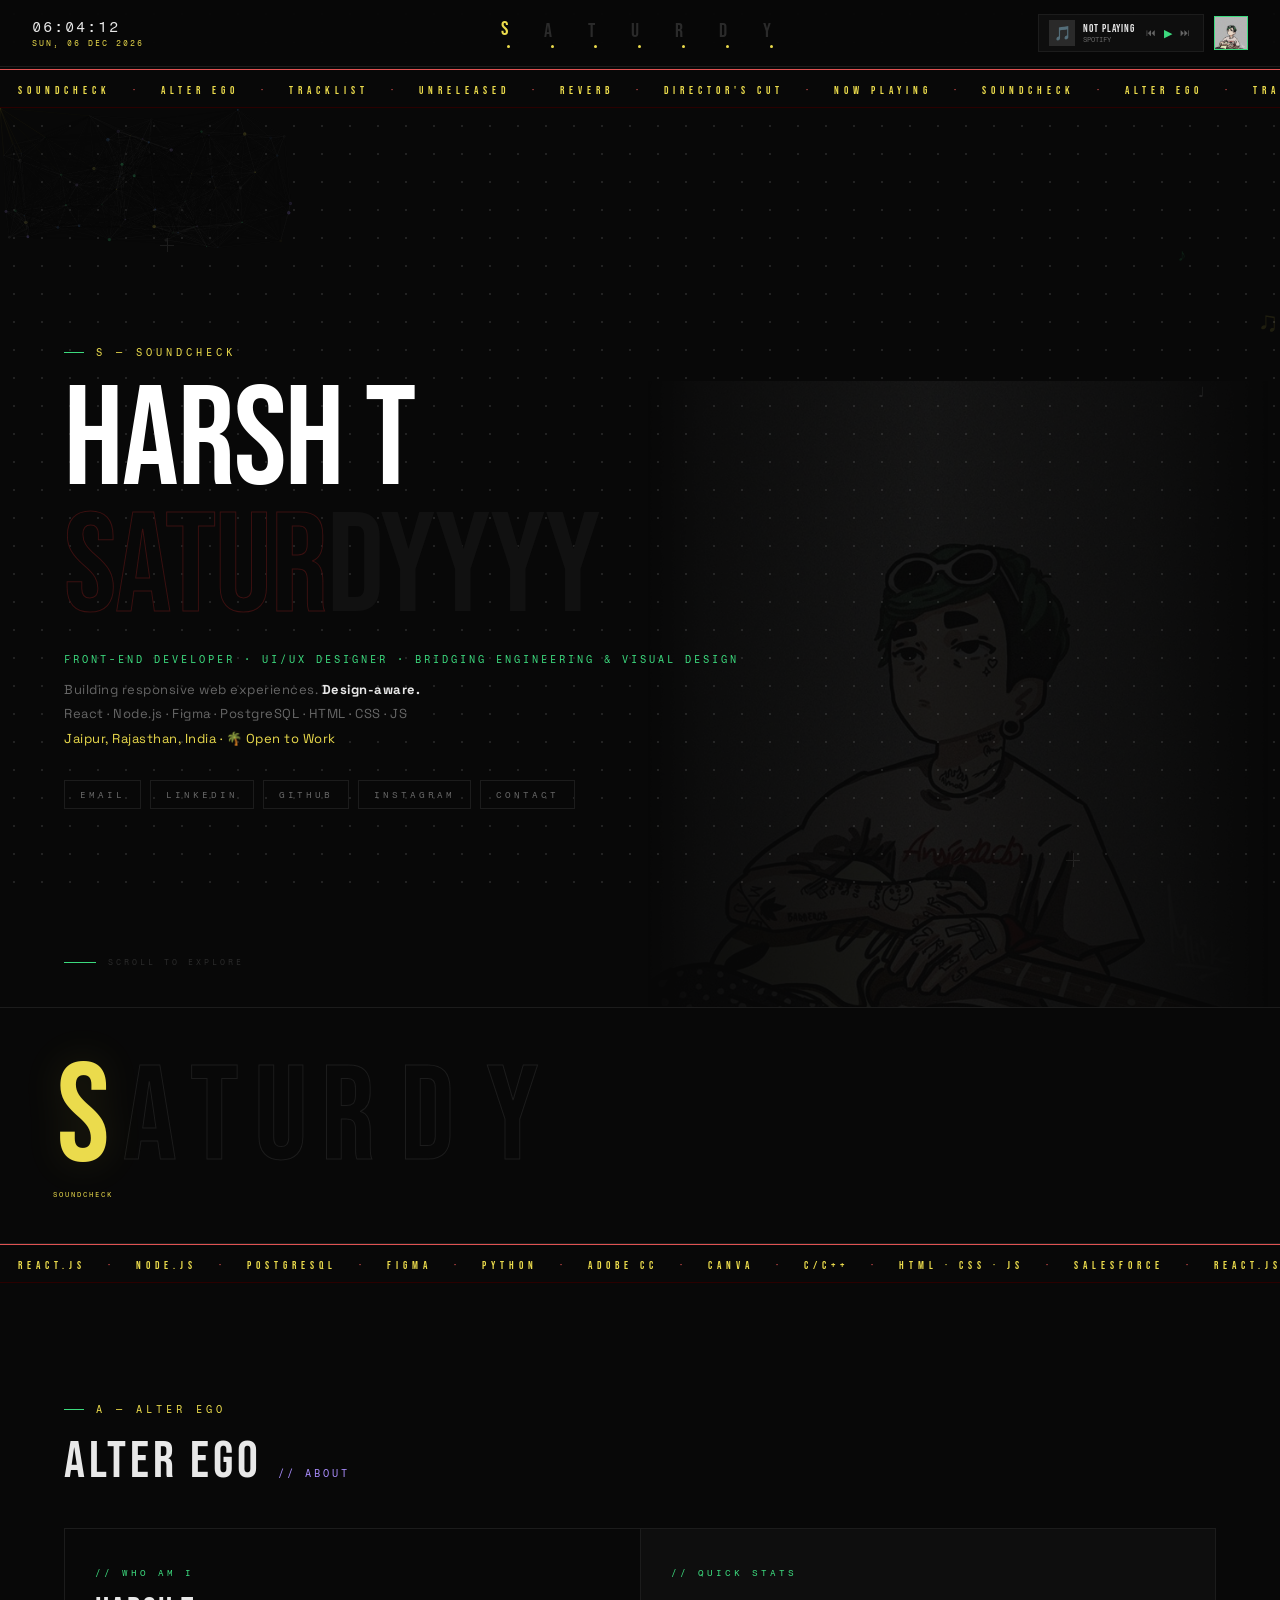
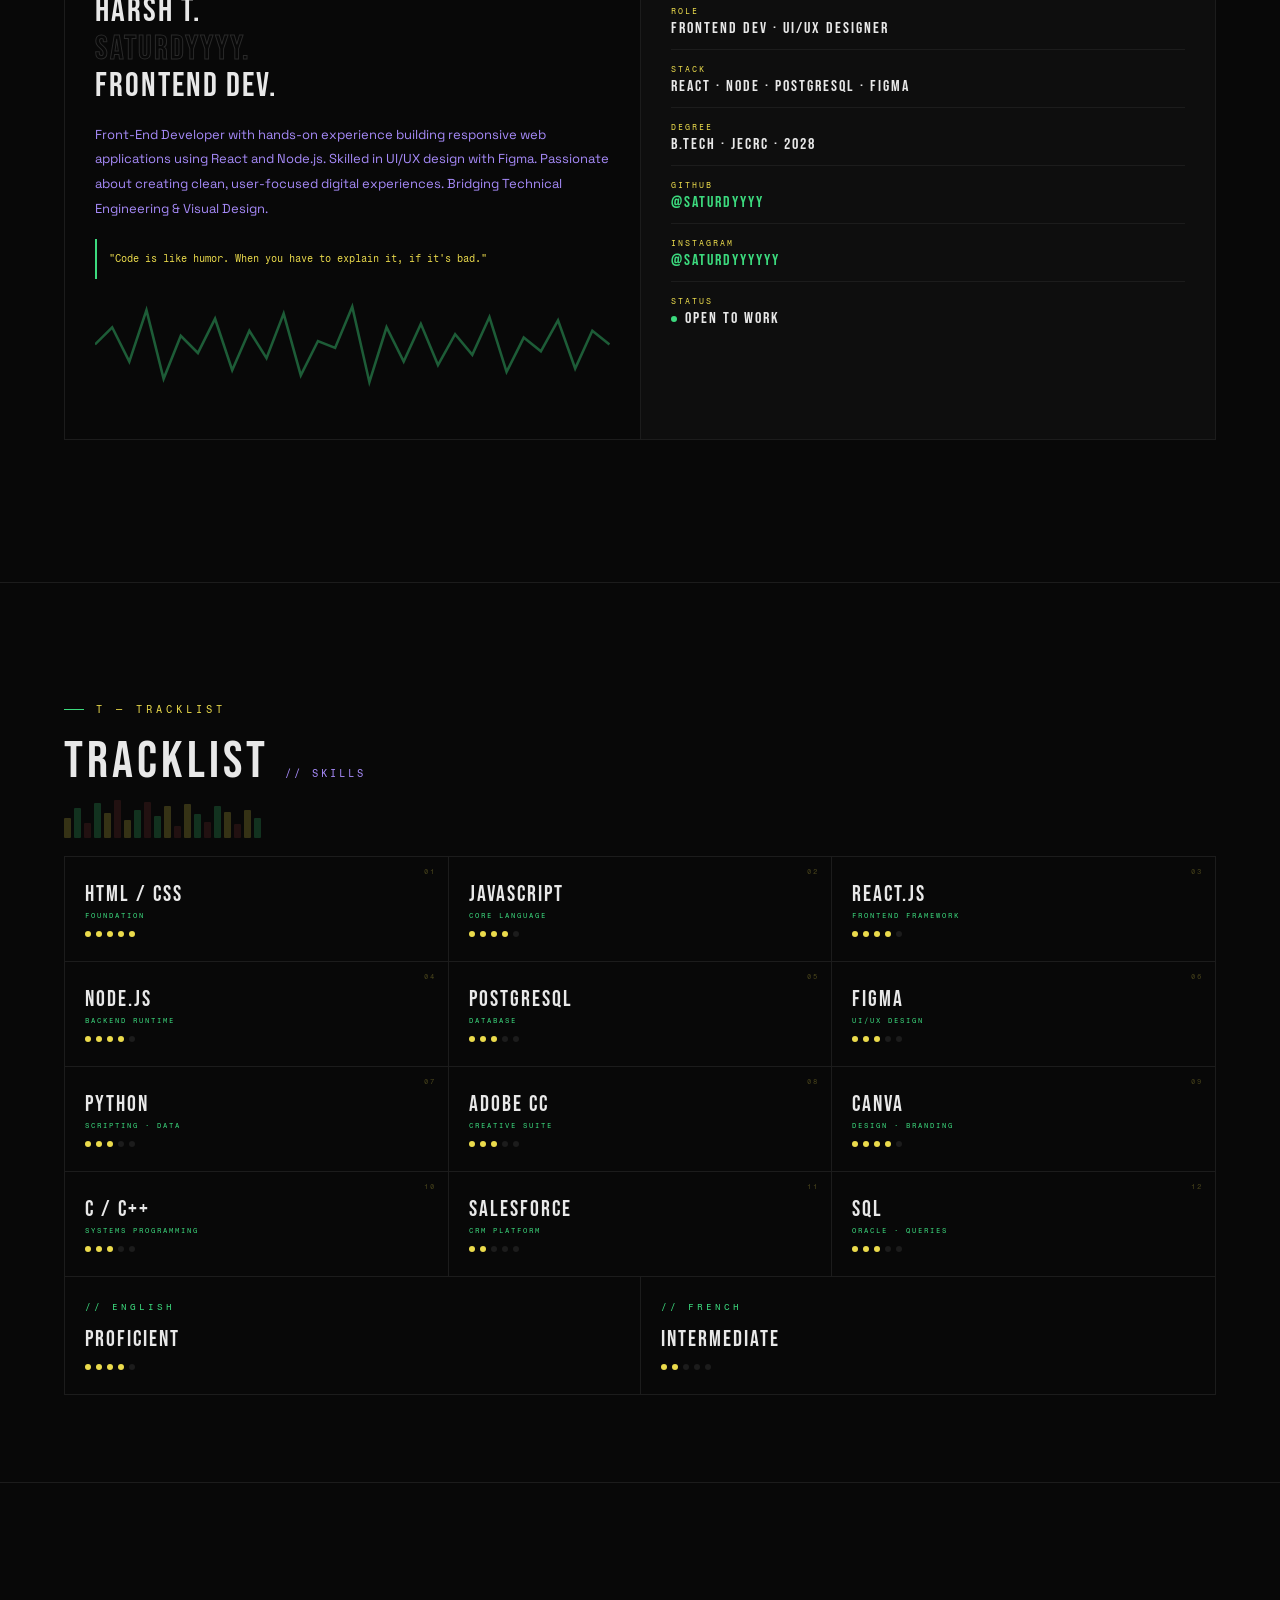
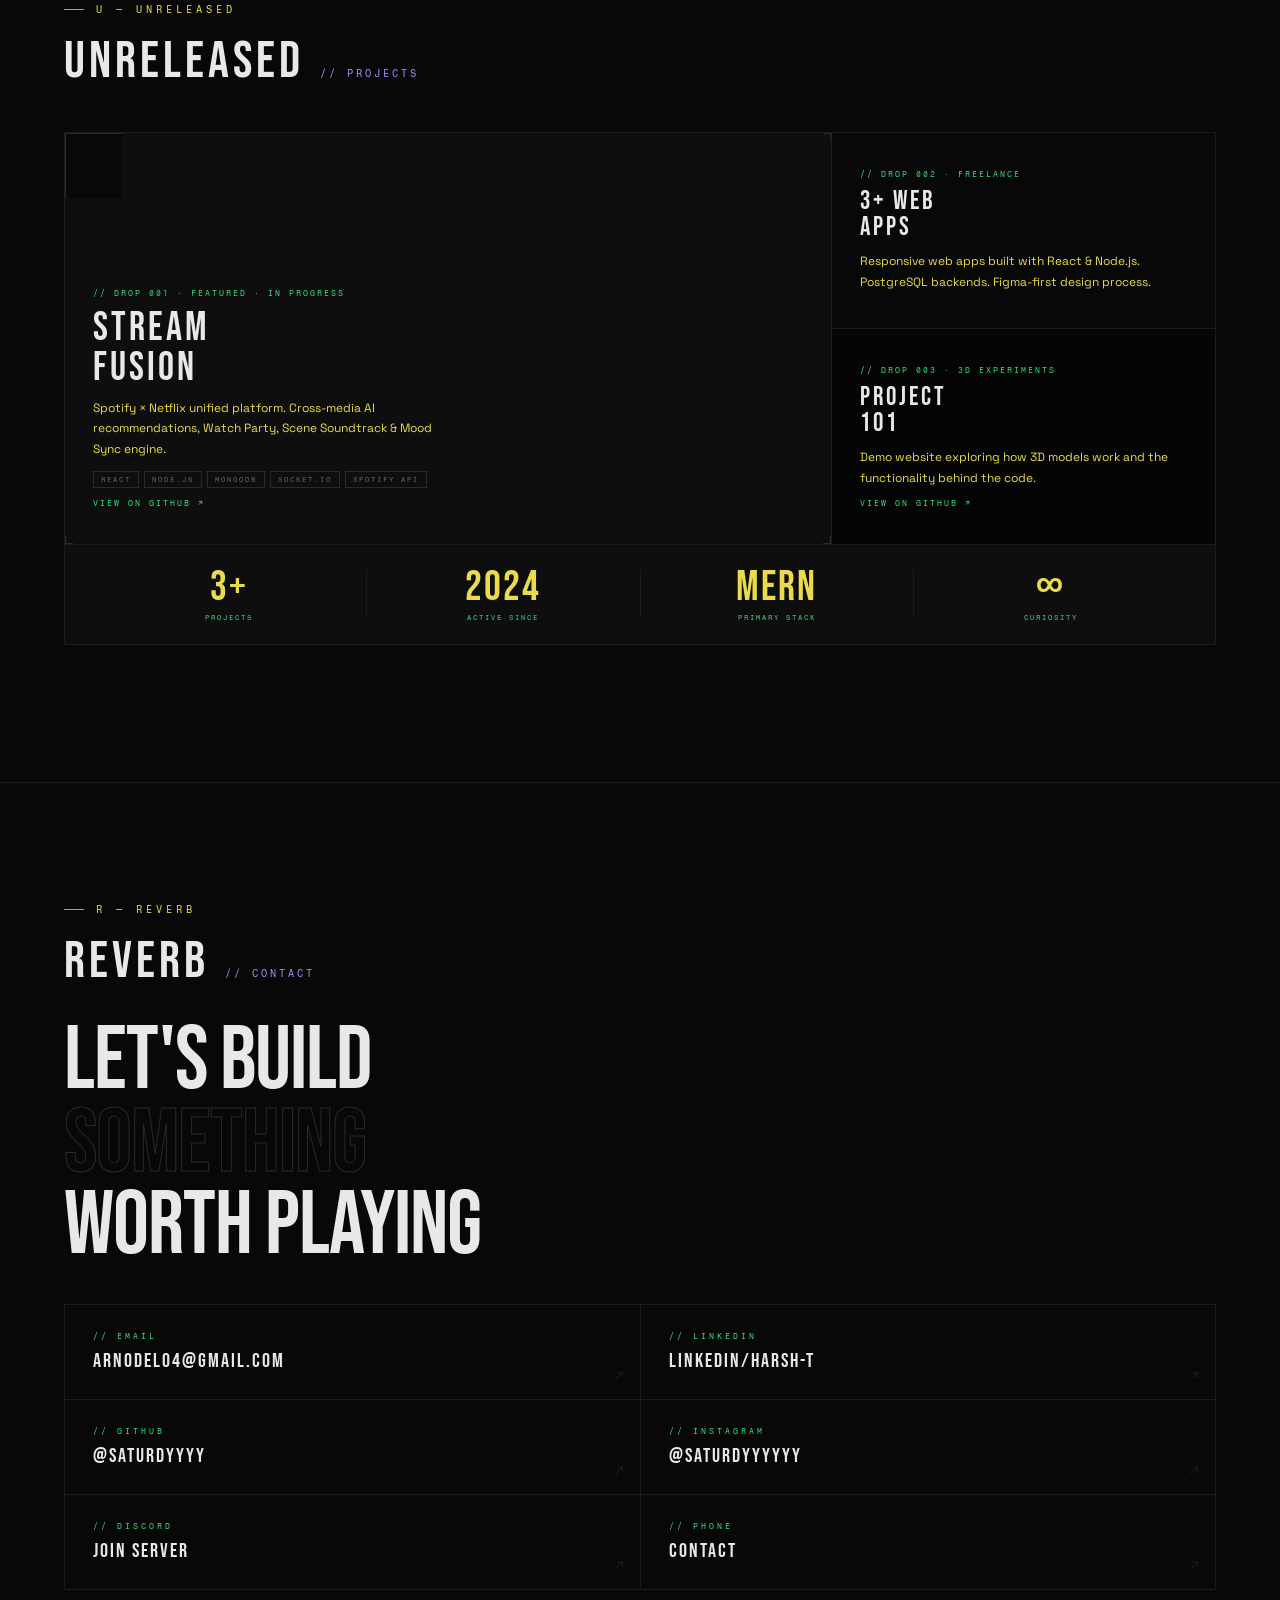
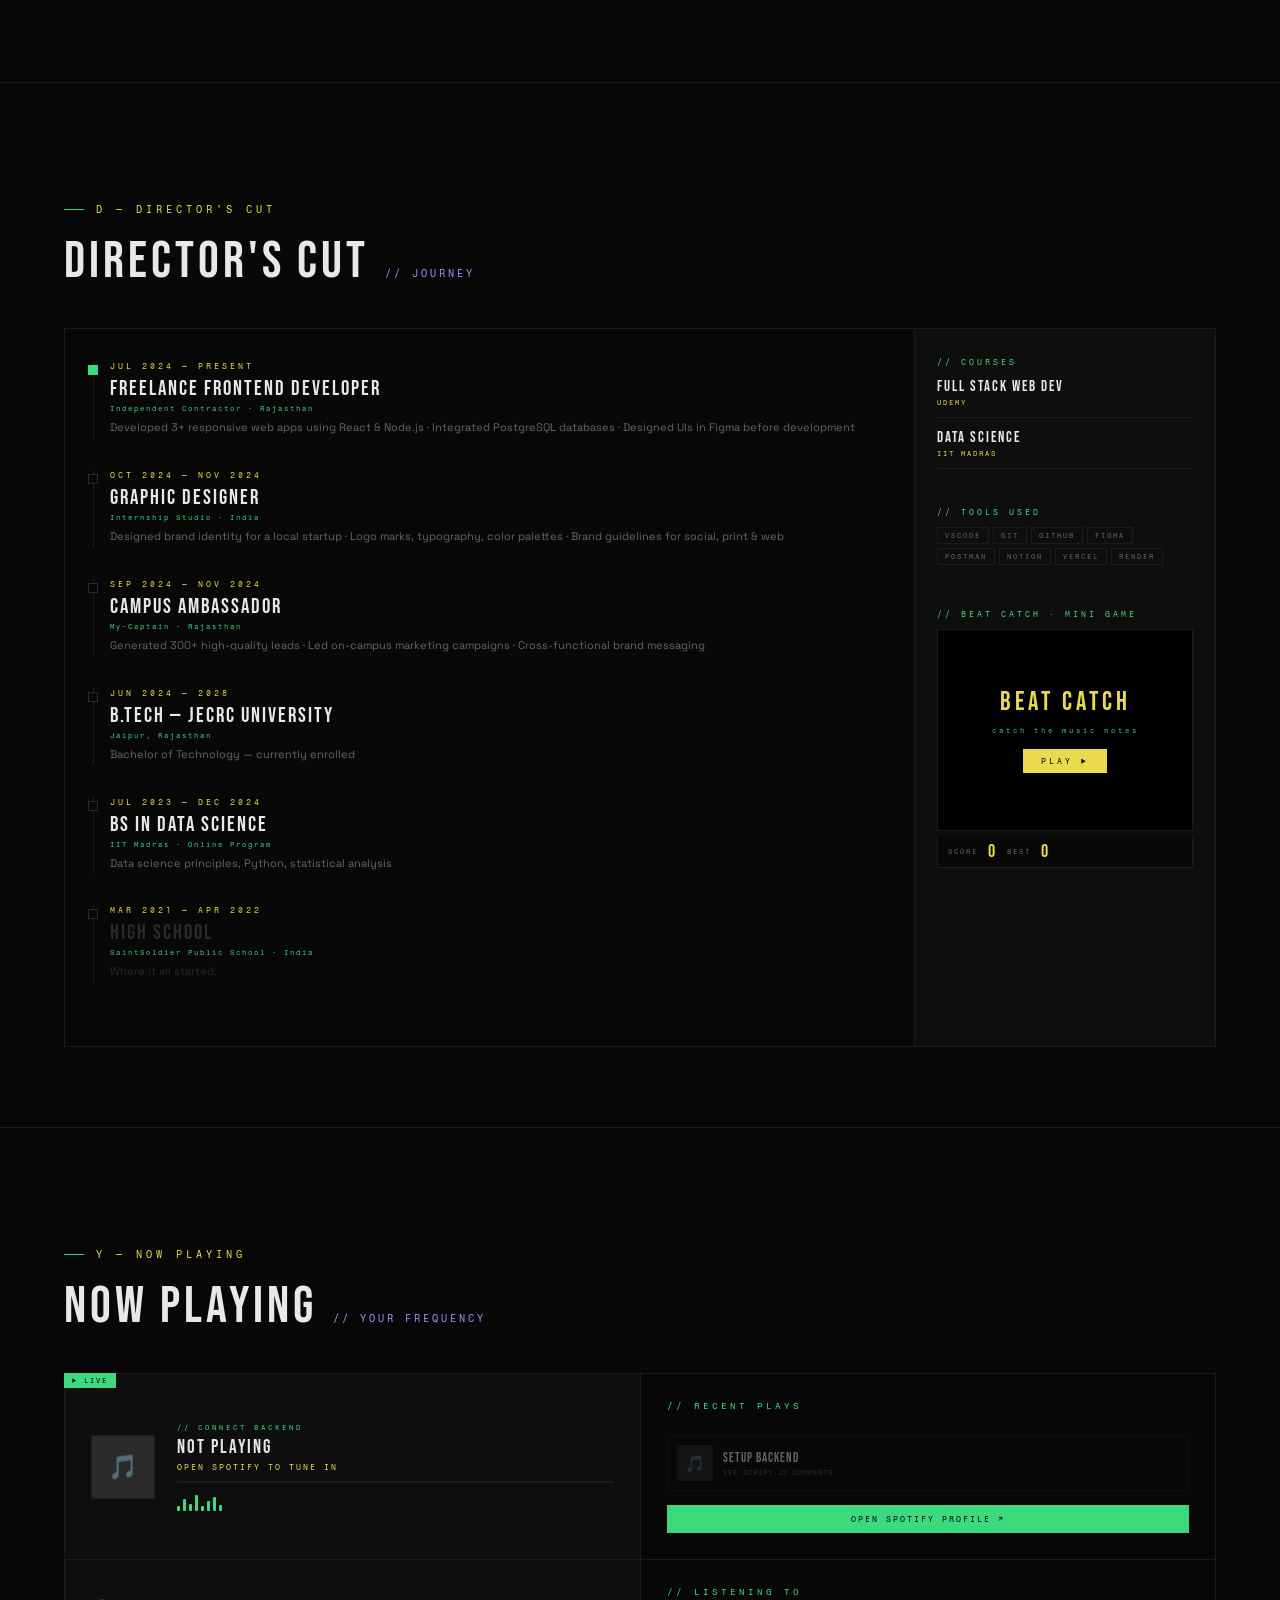
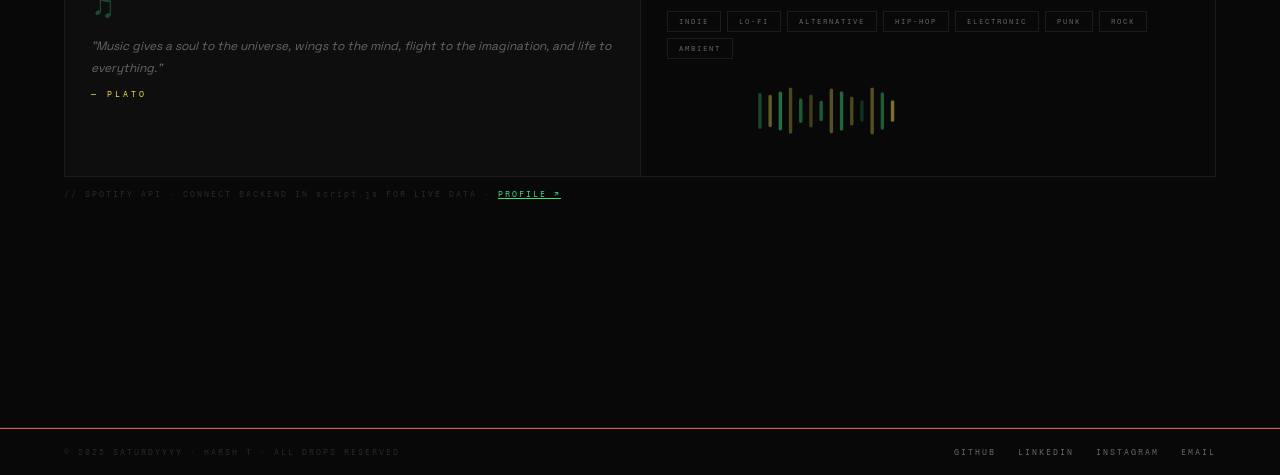
==== commit 53a109ce: "Restore original portfolio design Reverts the redesign (case studies, resume) back to the original s" ====
--- a/index.html
+++ b/index.html
@@ -1,54 +1,384 @@
-<!DOCTYPE html><html lang="en"><head><meta charset="UTF-8"><meta name="viewport" content="width=device-width,initial-scale=1">
-<title>Harsh Tatiwal — Front-End Developer & UI/UX Designer</title><meta name="description" content="Harsh Tatiwal (Saturdyyyy), B.Tech CSE student in Jaipur. Front-end developer and UI/UX designer building live websites and app interfaces. Open to onsite internships.">
-<meta property="og:title" content="Harsh Tatiwal — Front-End Developer & UI/UX Designer"><meta property="og:description" content="Harsh Tatiwal (Saturdyyyy), B.Tech CSE student in Jaipur. Front-end developer and UI/UX designer building live websites and app interfaces. Open to onsite internships."><meta property="og:type" content="website">
-<link rel="icon" href="avatar.jpg"><link rel="preconnect" href="https://fonts.googleapis.com">
-<link href="https://fonts.googleapis.com/css2?family=Bebas+Neue&family=Space+Grotesk:wght@300;400;500;700&family=Fragment+Mono&display=swap" rel="stylesheet">
-<link rel="stylesheet" href="style.css"></head><body>
-<nav class="top"><div class="wrap"><a href="index.html" class="logo">SATUR<b>DYYYY</b></a>
-<div class="links"><a href="index.html#work">Work</a><a href="index.html#experience">Experience</a><a href="index.html#skills">Skills</a><a href="Harsh_Tatiwal_Resume.pdf" target="_blank">Resume</a><a href="index.html#contact">Contact</a></div>
-<div class="mini"><img id="mArt" alt=""><span class="mt" id="mTrack">Not playing</span><button id="mPrev" aria-label="Previous">⏮</button><button id="mPlay" aria-label="Play or pause">▶</button><button id="mNext" aria-label="Next">⏭</button></div></div></nav>
-
-<header class="hero"><img class="bg" src="avatar.jpg" alt="" aria-hidden="true"><div class="wrap">
-<div class="avail"><i></i>Open to onsite internships · Jaipur</div>
-<h1>HARSH TATIWAL<br><span class="o">FRONT-END</span> DEV</h1>
-<p class="lead">B.Tech CSE student who designs in Figma, builds with HTML, CSS and JavaScript, and ships live products, including the GateKey interface and the Careers With Nandini website.</p>
-<div class="btns"><a class="btn p" href="Harsh_Tatiwal_Resume.pdf" target="_blank">Download Resume</a><a class="btn" href="#work">View Work</a><a class="btn" href="#contact">Get in Touch</a></div>
-<div class="facts"><div>EDUCATION<b>B.Tech CSE · JECRC University</b></div><div>BASED IN<b>Jaipur, Rajasthan</b></div><div>FOCUS<b>Front-end · UI/UX · Web apps</b></div></div></div></header>
-
-<section id="work"><div class="wrap"><div class="tag">Selected work</div><h2>CASE STUDIES</h2>
-<div class="grid g3">
-<a class="card" href="case-gatekey.html"><span class="tag">01 · UI + Front-end</span><h3>GateKey</h3><p>Website and Guard, User and Superadmin mobile app interfaces for an access-management product.</p><div class="chips"><span class="chip">GSAP</span><span class="chip">React Native</span><span class="chip">UI Design</span></div><span class="more">Read case study →</span></a>
-<a class="card" href="case-careers-with-nandini.html"><span class="tag">02 · End to end</span><h3>Careers With Nandini</h3><p>Career-guidance brand site built and deployed with Razorpay payments and Topmate bookings.</p><div class="chips"><span class="chip">Supabase</span><span class="chip">Razorpay</span><span class="chip">Netlify</span></div><span class="more">Read case study →</span></a>
-<a class="card" href="case-portfolio.html"><span class="tag">03 · Front-end + API</span><h3>This Portfolio</h3><p>Framework-free site with a live Spotify widget powered by an OAuth 2.0 Node/Express proxy.</p><div class="chips"><span class="chip">Canvas</span><span class="chip">Node</span><span class="chip">OAuth</span></div><span class="more">Read case study →</span></a>
-</div>
-<p style="margin-top:18px;color:var(--muted);font-size:14px">Live sites: <a href="https://gatekey.co.in" target="_blank" style="color:var(--green)">gatekey.co.in</a> · <a href="https://careerswithnandini.com" target="_blank" style="color:var(--green)">careerswithnandini.com</a></p></div></section>
-
-<section id="about"><div class="wrap"><div class="tag">About</div><h2>WHO I AM</h2>
-<p class="lead" style="margin-top:0">I design and build for the web, and I care about the whole path from sketch to live URL. I work fluently with AI tools such as Claude, Gemini and Cursor, and I read and understand the code they produce. After my B.Tech I plan to pursue an MBA, to pair technical depth with product and business thinking.</p></div></section>
-
-<section id="experience"><div class="wrap"><div class="tag">Experience</div><h2>TRACK RECORD</h2><div class="tl">
-<div class="ti"><div class="d">PRESENT</div><h3>Social Media Manager</h3><div class="c">Careers With Nandini</div><ul><li>PR, creator collaborations, email outreach and data handling.</li><li>Post design and script writing for short-form content.</li></ul></div>
-<div class="ti"><div class="d">07/2024 — PRESENT</div><h3>Frontend Developer (Freelance)</h3><div class="c">Independent</div><ul><li>Websites and app interfaces including GateKey, Careers With Nandini and Coupon Drops, a college startup.</li><li>Designs in Figma before building.</li></ul></div>
-<div class="ti"><div class="d">09/2024 — 11/2024</div><h3>Campus Ambassador</h3><div class="c">My-Captain</div><ul><li>300+ leads, the highest on the team, across JECRC, NIAMT Ranchi, IIT Kanpur and Christ University.</li></ul></div>
-<div class="ti"><div class="d">10/2024 — 11/2024</div><h3>Graphic Designer</h3><div class="c">Internship Studio</div><ul><li>Brand identity for a startup, and 11+ designs for JECRC University's official social media.</li></ul></div>
-</div></div></section>
-
-<section id="skills"><div class="wrap"><div class="tag">Skills</div><h2>TOOLKIT</h2>
-<div class="grid g3 sk">
-<div class="card"><h4>DEVELOPMENT</h4><p>HTML, CSS, JavaScript, Node.js, Express, REST APIs, OAuth 2.0, SQL, MongoDB</p></div>
-<div class="card"><h4>DESIGN</h4><p>Figma, Adobe Creative Cloud, Canva</p></div>
-<div class="card"><h4>TOOLS</h4><p>Git, GitHub, VS Code, Vercel, Render</p></div>
-<div class="card"><h4>AI PROFICIENCY</h4><p>Claude, Gemini, Cursor, prompt engineering, with an understanding of the code produced.</p></div>
-<div class="card"><h4>COURSEWORK</h4><p>Python, C, C++, Salesforce. BS Data Science, IIT Madras (online).</p></div>
-</div></div></section>
-
-<section id="now-playing"><div class="wrap"><div class="tag">Off the clock</div><h2>NOW PLAYING</h2>
-<div class="grid g2"><div class="card"><div class="np"><img id="npImg" alt=""><div><div class="tag" id="npStatus">CONNECTING…</div><div class="tn" id="npTrack">Not playing</div><div style="color:var(--muted)" id="npArtist">Spotify</div></div></div></div>
-<div class="card"><div class="tag">Recent plays</div><ul class="recent" id="recent"><li>Loading…</li></ul></div></div></div></section>
-
-<section id="contact"><div class="wrap contact"><div class="tag">Contact</div><h2>LET'S TALK</h2>
-<a class="row" href="mailto:arnodelo4@gmail.com">arnodelo4@gmail.com<span>EMAIL ↗</span></a>
-<a class="row" href="tel:+918003110904">+91 8003110904<span>PHONE ↗</span></a>
-<a class="row" href="https://www.linkedin.com/in/harsh-t-b8712623b" target="_blank">LinkedIn<span>/IN/HARSH-T-B8712623B ↗</span></a>
-<a class="row" href="https://github.com/Saturdyyyy" target="_blank">GitHub<span>@SATURDYYYY ↗</span></a>
-<a class="row" href="Harsh_Tatiwal_Resume.pdf" target="_blank">Resume (PDF)<span>DOWNLOAD ↗</span></a></div></section><footer><div class="wrap">© 2026 HARSH TATIWAL · SATURDYYYY · JAIPUR, INDIA</div></footer><script src="script.js"></script></body></html>+<!DOCTYPE html>
+<html lang="en">
+<head>
+  <meta charset="UTF-8">
+  <meta name="viewport" content="width=device-width, initial-scale=1.0">
+  <title>Saturdyyyy — Harsh T</title>
+  <link href="https://fonts.googleapis.com/css2?family=Bebas+Neue&family=Space+Grotesk:wght@300;400;500;700&family=Fragment+Mono&display=swap" rel="stylesheet">
+  <link rel="stylesheet" href="style.css">
+</head>
+<body>
+
+  <div class="dot-grid"></div>
+  <div class="zoom-ov" id="zo"><div class="zoom-l" id="zl"></div></div>
+
+  <!-- NAV -->
+  <nav>
+    <div class="datetime-widget">
+      <div class="dt-time" id="clock">00:00:00</div>
+      <div class="dt-date" id="dt">MON, 01 JAN 2025</div>
+    </div>
+
+    <div class="saturdy-nav">
+      <div class="nav-lw active" data-s="soundcheck" data-l="S"><span class="nav-l scramble" data-text="S">S</span><div class="nav-dot"></div><div class="nav-tip">SOUNDCHECK</div></div>
+      <div class="nav-lw" data-s="alter-ego" data-l="A"><span class="nav-l scramble" data-text="A">A</span><div class="nav-dot"></div><div class="nav-tip">ALTER EGO</div></div>
+      <div class="nav-lw" data-s="tracklist" data-l="T"><span class="nav-l scramble" data-text="T">T</span><div class="nav-dot"></div><div class="nav-tip">TRACKLIST</div></div>
+      <div class="nav-lw" data-s="unreleased" data-l="U"><span class="nav-l scramble" data-text="U">U</span><div class="nav-dot"></div><div class="nav-tip">UNRELEASED</div></div>
+      <div class="nav-lw" data-s="reverb" data-l="R"><span class="nav-l scramble" data-text="R">R</span><div class="nav-dot"></div><div class="nav-tip">REVERB</div></div>
+      <div class="nav-lw" data-s="directors-cut" data-l="D"><span class="nav-l scramble" data-text="D">D</span><div class="nav-dot"></div><div class="nav-tip">DIRECTOR'S CUT</div></div>
+      <div class="nav-lw" data-s="now-playing" data-l="Y"><span class="nav-l scramble" data-text="Y">Y</span><div class="nav-dot"></div><div class="nav-tip">NOW PLAYING</div></div>
+    </div>
+
+    <!-- NAV RIGHT: mini player + avatar -->
+    <div class="nav-right">
+      <!-- MINI SPOTIFY PLAYER -->
+      <div class="mini-player" id="miniPlayer">
+        <div class="mini-album" id="miniAlbum">🎵</div>
+        <div class="mini-info">
+          <div class="mini-track" id="miniTrack">NOT PLAYING</div>
+          <div class="mini-artist" id="miniArtist">SPOTIFY</div>
+        </div>
+        <div class="mini-controls">
+          <button class="mini-btn" id="miniPrev" title="Previous">⏮</button>
+          <button class="mini-btn mini-play" id="miniPlay" title="Play/Pause">▶</button>
+          <button class="mini-btn" id="miniNext" title="Next">⏭</button>
+        </div>
+      </div>
+      <div class="avatar-img-wrap" title="Saturdyyyy">
+        <img src="avatar.jpg" alt="Saturdyyyy" class="avatar-img"/>
+      </div>
+    </div>
+  </nav>
+
+  <!-- TICKER TOP -->
+  <div class="ticker" style="margin-top:69px;">
+    <div class="ticker-inner">
+      <span class="ticker-text">SOUNDCHECK</span><span class="ticker-sep">·</span>
+      <span class="ticker-text">ALTER EGO</span><span class="ticker-sep">·</span>
+      <span class="ticker-text">TRACKLIST</span><span class="ticker-sep">·</span>
+      <span class="ticker-text">UNRELEASED</span><span class="ticker-sep">·</span>
+      <span class="ticker-text">REVERB</span><span class="ticker-sep">·</span>
+      <span class="ticker-text">DIRECTOR'S CUT</span><span class="ticker-sep">·</span>
+      <span class="ticker-text">NOW PLAYING</span><span class="ticker-sep">·</span>
+      <span class="ticker-text">SOUNDCHECK</span><span class="ticker-sep">·</span>
+      <span class="ticker-text">ALTER EGO</span><span class="ticker-sep">·</span>
+      <span class="ticker-text">TRACKLIST</span><span class="ticker-sep">·</span>
+      <span class="ticker-text">UNRELEASED</span><span class="ticker-sep">·</span>
+      <span class="ticker-text">REVERB</span><span class="ticker-sep">·</span>
+      <span class="ticker-text">DIRECTOR'S CUT</span><span class="ticker-sep">·</span>
+      <span class="ticker-text">NOW PLAYING</span><span class="ticker-sep">·</span>
+    </div>
+  </div>
+
+  <!-- S — SOUNDCHECK -->
+  <section id="soundcheck">
+    <canvas id="dotsCanvas"></canvas>
+    <img src="avatar.jpg" alt="" class="hero-bg-char" aria-hidden="true"/>
+    <div class="xh" style="top:130px;left:160px;"></div>
+    <div class="xh" style="bottom:140px;right:200px;"></div>
+    <div class="hero-content">
+      <div class="sec-tag">S — SOUNDCHECK</div>
+      <div class="hero-title">
+        HARSH T<br>
+        <span class="outline">SATUR</span><span class="dim">DYYYY</span>
+      </div>
+      <div class="hero-role scramble" data-text="FRONT-END DEVELOPER · UI/UX DESIGNER · BRIDGING ENGINEERING & VISUAL DESIGN">FRONT-END DEVELOPER · UI/UX DESIGNER · BRIDGING ENGINEERING & VISUAL DESIGN</div>
+      <div class="hero-sub">
+        Building responsive web experiences. <strong>Design-aware.</strong><br>
+        React · Node.js · Figma · PostgreSQL · HTML · CSS · JS<br>
+        <span class="muted">Jaipur, Rajasthan, India · 🌴 Open to Work</span>
+      </div>
+      <div class="hero-links">
+        <a href="mailto:arnodelo4@gmail.com" class="hero-btn">EMAIL</a>
+        <a href="https://www.linkedin.com/in/harsh-t-b8712623b" target="_blank" class="hero-btn">LINKEDIN</a>
+        <a href="https://github.com/Saturdyyyy" target="_blank" class="hero-btn">GITHUB</a>
+        <a href="https://www.instagram.com/saturdyyyyyy/" target="_blank" class="hero-btn">INSTAGRAM</a>
+        <a href="tel:+918003110904" class="hero-btn">CONTACT</a>
+      </div>
+    </div>
+    <div class="floating-notes" aria-hidden="true">
+      <span class="note n1">♪</span><span class="note n2">♫</span>
+      <span class="note n3">♩</span><span class="note n4">♬</span><span class="note n5">♭</span>
+    </div>
+    <div class="scroll-cue"><div class="scroll-line"></div>SCROLL TO EXPLORE</div>
+  </section>
+
+  <!-- SATURDY BIG NAV -->
+  <div id="saturdy-display">
+    <div class="big-lw active" data-s="soundcheck" data-l="S"><div class="big-l scramble" data-text="S">S</div><div class="big-ll">SOUNDCHECK</div></div>
+    <div class="big-lw" data-s="alter-ego" data-l="A"><div class="big-l scramble" data-text="A">A</div><div class="big-ll">ALTER EGO</div></div>
+    <div class="big-lw" data-s="tracklist" data-l="T"><div class="big-l scramble" data-text="T">T</div><div class="big-ll">TRACKLIST</div></div>
+    <div class="big-lw" data-s="unreleased" data-l="U"><div class="big-l scramble" data-text="U">U</div><div class="big-ll">UNRELEASED</div></div>
+    <div class="big-lw" data-s="reverb" data-l="R"><div class="big-l scramble" data-text="R">R</div><div class="big-ll">REVERB</div></div>
+    <div class="big-lw" data-s="directors-cut" data-l="D"><div class="big-l scramble" data-text="D">D</div><div class="big-ll">DIRECTOR'S CUT</div></div>
+    <div class="big-lw" data-s="now-playing" data-l="Y"><div class="big-l scramble" data-text="Y">Y</div><div class="big-ll">NOW PLAYING</div></div>
+  </div>
+
+  <!-- TICKER TECH -->
+  <div class="ticker">
+    <div class="ticker-inner">
+      <span class="ticker-text">REACT.JS</span><span class="ticker-sep">·</span>
+      <span class="ticker-text">NODE.JS</span><span class="ticker-sep">·</span>
+      <span class="ticker-text">POSTGRESQL</span><span class="ticker-sep">·</span>
+      <span class="ticker-text">FIGMA</span><span class="ticker-sep">·</span>
+      <span class="ticker-text">PYTHON</span><span class="ticker-sep">·</span>
+      <span class="ticker-text">ADOBE CC</span><span class="ticker-sep">·</span>
+      <span class="ticker-text">CANVA</span><span class="ticker-sep">·</span>
+      <span class="ticker-text">C/C++</span><span class="ticker-sep">·</span>
+      <span class="ticker-text">HTML · CSS · JS</span><span class="ticker-sep">·</span>
+      <span class="ticker-text">SALESFORCE</span><span class="ticker-sep">·</span>
+      <span class="ticker-text">REACT.JS</span><span class="ticker-sep">·</span>
+      <span class="ticker-text">NODE.JS</span><span class="ticker-sep">·</span>
+      <span class="ticker-text">POSTGRESQL</span><span class="ticker-sep">·</span>
+      <span class="ticker-text">FIGMA</span><span class="ticker-sep">·</span>
+      <span class="ticker-text">PYTHON</span><span class="ticker-sep">·</span>
+      <span class="ticker-text">ADOBE CC</span><span class="ticker-sep">·</span>
+      <span class="ticker-text">CANVA</span><span class="ticker-sep">·</span>
+      <span class="ticker-text">C/C++</span><span class="ticker-sep">·</span>
+      <span class="ticker-text">SALESFORCE</span><span class="ticker-sep">·</span>
+    </div>
+  </div>
+
+  <!-- A — ALTER EGO -->
+  <section id="alter-ego">
+    <div class="sec-tag">A — ALTER EGO</div>
+    <div class="sec-head"><div class="sec-name scramble" data-text="ALTER EGO">ALTER EGO</div><div class="sec-sub">// ABOUT</div></div>
+    <div class="two-grid">
+      <div class="grid-cell">
+        <div class="cell-label">// WHO AM I</div>
+        <div class="about-title">HARSH T.<br><span class="outline-text">SATURDYYYY.</span><br>FRONTEND DEV.</div>
+        <div class="about-desc">Front-End Developer with hands-on experience building responsive web applications using React and Node.js. Skilled in UI/UX design with Figma. Passionate about creating clean, user-focused digital experiences. Bridging Technical Engineering & Visual Design.</div>
+        <div class="github-quote">"Code is like humor. When you have to explain it, if it's bad."</div>
+        <svg viewBox="0 0 300 60" xmlns="http://www.w3.org/2000/svg" class="waveform-svg">
+          <polyline points="0,30 10,20 20,40 30,10 40,50 50,25 60,35 70,15 80,45 90,22 100,38 110,12 120,48 130,28 140,32 150,8 160,52 170,20 180,40 190,18 200,42 210,24 220,36 230,14 240,46 250,26 260,34 270,16 280,44 290,22 300,30" fill="none" stroke="#3cda7e" stroke-width="1.5" opacity="0.4"/>
+        </svg>
+      </div>
+      <div class="grid-cell dark">
+        <div class="cell-label">// QUICK STATS</div>
+        <div class="stat-row"><div class="stat-label">ROLE</div><div class="stat-val">FRONTEND DEV · UI/UX DESIGNER</div></div>
+        <div class="stat-row"><div class="stat-label">STACK</div><div class="stat-val">REACT · NODE · POSTGRESQL · FIGMA</div></div>
+        <div class="stat-row"><div class="stat-label">DEGREE</div><div class="stat-val">B.TECH · JECRC · 2028</div></div>
+        <div class="stat-row"><div class="stat-label">GITHUB</div><div class="stat-val"><a href="https://github.com/Saturdyyyy" target="_blank" class="stat-link">@SATURDYYYY</a></div></div>
+        <div class="stat-row"><div class="stat-label">INSTAGRAM</div><div class="stat-val"><a href="https://www.instagram.com/saturdyyyyyy/" target="_blank" class="stat-link">@SATURDYYYYYY</a></div></div>
+        <div class="stat-row"><div class="stat-label">STATUS</div><div class="stat-val status-open"><span class="blink-dot"></span>OPEN TO WORK</div></div>
+      </div>
+    </div>
+  </section>
+
+  <!-- T — TRACKLIST -->
+  <section id="tracklist">
+    <div class="sec-tag">T — TRACKLIST</div>
+    <div class="sec-head"><div class="sec-name scramble" data-text="TRACKLIST">TRACKLIST</div><div class="sec-sub">// SKILLS</div></div>
+    <div class="freq-bars" aria-hidden="true">
+      <div class="fb"></div><div class="fb"></div><div class="fb"></div><div class="fb"></div>
+      <div class="fb"></div><div class="fb"></div><div class="fb"></div><div class="fb"></div>
+      <div class="fb"></div><div class="fb"></div><div class="fb"></div><div class="fb"></div>
+      <div class="fb"></div><div class="fb"></div><div class="fb"></div><div class="fb"></div>
+      <div class="fb"></div><div class="fb"></div><div class="fb"></div><div class="fb"></div>
+    </div>
+    <div class="skills-grid">
+      <div class="skill-cell" data-n="01"><div class="skill-name scramble" data-text="HTML / CSS">HTML / CSS</div><div class="skill-type">FOUNDATION</div><div class="skill-dots"><div class="sd on"></div><div class="sd on"></div><div class="sd on"></div><div class="sd on"></div><div class="sd on"></div></div></div>
+      <div class="skill-cell" data-n="02"><div class="skill-name scramble" data-text="JAVASCRIPT">JAVASCRIPT</div><div class="skill-type">CORE LANGUAGE</div><div class="skill-dots"><div class="sd on"></div><div class="sd on"></div><div class="sd on"></div><div class="sd on"></div><div class="sd"></div></div></div>
+      <div class="skill-cell" data-n="03"><div class="skill-name scramble" data-text="REACT.JS">REACT.JS</div><div class="skill-type">FRONTEND FRAMEWORK</div><div class="skill-dots"><div class="sd on"></div><div class="sd on"></div><div class="sd on"></div><div class="sd on"></div><div class="sd"></div></div></div>
+      <div class="skill-cell" data-n="04"><div class="skill-name scramble" data-text="NODE.JS">NODE.JS</div><div class="skill-type">BACKEND RUNTIME</div><div class="skill-dots"><div class="sd on"></div><div class="sd on"></div><div class="sd on"></div><div class="sd on"></div><div class="sd"></div></div></div>
+      <div class="skill-cell" data-n="05"><div class="skill-name scramble" data-text="POSTGRESQL">POSTGRESQL</div><div class="skill-type">DATABASE</div><div class="skill-dots"><div class="sd on"></div><div class="sd on"></div><div class="sd on"></div><div class="sd"></div><div class="sd"></div></div></div>
+      <div class="skill-cell" data-n="06"><div class="skill-name scramble" data-text="FIGMA">FIGMA</div><div class="skill-type">UI/UX DESIGN</div><div class="skill-dots"><div class="sd on"></div><div class="sd on"></div><div class="sd on"></div><div class="sd"></div><div class="sd"></div></div></div>
+      <div class="skill-cell" data-n="07"><div class="skill-name scramble" data-text="PYTHON">PYTHON</div><div class="skill-type">SCRIPTING · DATA</div><div class="skill-dots"><div class="sd on"></div><div class="sd on"></div><div class="sd on"></div><div class="sd"></div><div class="sd"></div></div></div>
+      <div class="skill-cell" data-n="08"><div class="skill-name scramble" data-text="ADOBE CC">ADOBE CC</div><div class="skill-type">CREATIVE SUITE</div><div class="skill-dots"><div class="sd on"></div><div class="sd on"></div><div class="sd on"></div><div class="sd"></div><div class="sd"></div></div></div>
+      <div class="skill-cell" data-n="09"><div class="skill-name scramble" data-text="CANVA">CANVA</div><div class="skill-type">DESIGN · BRANDING</div><div class="skill-dots"><div class="sd on"></div><div class="sd on"></div><div class="sd on"></div><div class="sd on"></div><div class="sd"></div></div></div>
+      <div class="skill-cell" data-n="10"><div class="skill-name scramble" data-text="C / C++">C / C++</div><div class="skill-type">SYSTEMS PROGRAMMING</div><div class="skill-dots"><div class="sd on"></div><div class="sd on"></div><div class="sd on"></div><div class="sd"></div><div class="sd"></div></div></div>
+      <div class="skill-cell" data-n="11"><div class="skill-name scramble" data-text="SALESFORCE">SALESFORCE</div><div class="skill-type">CRM PLATFORM</div><div class="skill-dots"><div class="sd on"></div><div class="sd on"></div><div class="sd"></div><div class="sd"></div><div class="sd"></div></div></div>
+      <div class="skill-cell" data-n="12"><div class="skill-name scramble" data-text="SQL">SQL</div><div class="skill-type">ORACLE · QUERIES</div><div class="skill-dots"><div class="sd on"></div><div class="sd on"></div><div class="sd on"></div><div class="sd"></div><div class="sd"></div></div></div>
+    </div>
+    <div class="lang-row">
+      <div class="lang-item"><div class="cell-label">// ENGLISH</div><div class="skill-name scramble" data-text="PROFICIENT" style="font-size:22px;">PROFICIENT</div><div class="skill-dots"><div class="sd on"></div><div class="sd on"></div><div class="sd on"></div><div class="sd on"></div><div class="sd"></div></div></div>
+      <div class="lang-item"><div class="cell-label">// FRENCH</div><div class="skill-name scramble" data-text="INTERMEDIATE" style="font-size:22px;">INTERMEDIATE</div><div class="skill-dots"><div class="sd on"></div><div class="sd on"></div><div class="sd"></div><div class="sd"></div><div class="sd"></div></div></div>
+    </div>
+  </section>
+
+  <!-- U — UNRELEASED -->
+  <section id="unreleased">
+    <div class="sec-tag">U — UNRELEASED</div>
+    <div class="sec-head"><div class="sec-name scramble" data-text="UNRELEASED">UNRELEASED</div><div class="sec-sub">// PROJECTS</div></div>
+    <div class="proj-grid">
+      <div class="proj-card feat">
+        <div class="cn tl"></div><div class="cn tr"></div><div class="cn bl"></div><div class="cn br"></div>
+        <div class="proj-bg">SF</div>
+        <div class="proj-num">// DROP 001 · FEATURED · IN PROGRESS</div>
+        <div class="proj-title scramble" data-text="STREAMFUSION">STREAM<br>FUSION</div>
+        <div class="proj-desc">Spotify × Netflix unified platform. Cross-media AI recommendations, Watch Party, Scene Soundtrack & Mood Sync engine.</div>
+        <div class="proj-tags"><div class="ptag">REACT</div><div class="ptag">NODE.JS</div><div class="ptag">MONGODB</div><div class="ptag">SOCKET.IO</div><div class="ptag">SPOTIFY API</div></div>
+        <a href="https://github.com/Saturdyyyy" target="_blank" class="proj-gh-link">VIEW ON GITHUB ↗</a>
+      </div>
+      <div class="proj-stack">
+        <div class="proj-card">
+          <div class="proj-num">// DROP 002 · FREELANCE</div>
+          <div class="proj-title scramble" data-text="3+ WEB APPS" style="font-size:26px;">3+ WEB<br>APPS</div>
+          <div class="proj-desc">Responsive web apps built with React & Node.js. PostgreSQL backends. Figma-first design process.</div>
+        </div>
+        <div class="proj-card" style="background:#050505;">
+          <div class="proj-num">// DROP 003 · 3D EXPERIMENTS</div>
+          <div class="proj-title scramble" data-text="PROJECT 101" style="font-size:26px;">PROJECT<br>101</div>
+          <div class="proj-desc">Demo website exploring how 3D models work and the functionality behind the code.</div>
+          <a href="https://github.com/Saturdyyyy/Project-101" target="_blank" class="proj-gh-link">VIEW ON GITHUB ↗</a>
+        </div>
+      </div>
+    </div>
+    <div class="gh-stats-strip">
+      <div class="gh-stat"><div class="gh-stat-num scramble" data-text="3+">3+</div><div class="gh-stat-label">PROJECTS</div></div>
+      <div class="gh-stat-div"></div>
+      <div class="gh-stat"><div class="gh-stat-num scramble" data-text="2024">2024</div><div class="gh-stat-label">ACTIVE SINCE</div></div>
+      <div class="gh-stat-div"></div>
+      <div class="gh-stat"><div class="gh-stat-num scramble" data-text="MERN">MERN</div><div class="gh-stat-label">PRIMARY STACK</div></div>
+      <div class="gh-stat-div"></div>
+      <div class="gh-stat"><div class="gh-stat-num scramble" data-text="∞">∞</div><div class="gh-stat-label">CURIOSITY</div></div>
+    </div>
+  </section>
+
+  <!-- R — REVERB -->
+  <section id="reverb">
+    <div class="sec-tag">R — REVERB</div>
+    <div class="sec-head"><div class="sec-name scramble" data-text="REVERB">REVERB</div><div class="sec-sub">// CONTACT</div></div>
+    <div class="contact-statement">
+      <span class="cs-line scramble" data-text="LET'S BUILD">LET'S BUILD</span><br>
+      <span class="cs-line outline-big scramble" data-text="SOMETHING">SOMETHING</span><br>
+      <span class="cs-line scramble" data-text="WORTH PLAYING">WORTH PLAYING</span>
+    </div>
+    <div class="contact-grid">
+      <a href="mailto:arnodelo4@gmail.com" class="cc"><div class="cc-label">// EMAIL</div><div class="cc-val">ARNODELO4@GMAIL.COM</div><div class="cc-arrow">↗</div></a>
+      <a href="https://www.linkedin.com/in/harsh-t-b8712623b" target="_blank" class="cc"><div class="cc-label">// LINKEDIN</div><div class="cc-val">LINKEDIN/HARSH-T</div><div class="cc-arrow">↗</div></a>
+      <a href="https://github.com/Saturdyyyy" target="_blank" class="cc"><div class="cc-label">// GITHUB</div><div class="cc-val">@SATURDYYYY</div><div class="cc-arrow">↗</div></a>
+      <a href="https://www.instagram.com/saturdyyyyyy/" target="_blank" class="cc"><div class="cc-label">// INSTAGRAM</div><div class="cc-val">@SATURDYYYYYY</div><div class="cc-arrow">↗</div></a>
+      <a href="https://discord.gg/QuCawQyX" target="_blank" class="cc"><div class="cc-label">// DISCORD</div><div class="cc-val">JOIN SERVER</div><div class="cc-arrow">↗</div></a>
+      <a href="tel:+918003110904" class="cc"><div class="cc-label">// PHONE</div><div class="cc-val">CONTACT</div><div class="cc-arrow">↗</div></a>
+    </div>
+  </section>
+
+  <!-- D — DIRECTOR'S CUT -->
+  <section id="directors-cut">
+    <div class="sec-tag">D — DIRECTOR'S CUT</div>
+    <div class="sec-head"><div class="sec-name scramble" data-text="DIRECTOR'S CUT">DIRECTOR'S CUT</div><div class="sec-sub">// JOURNEY</div></div>
+    <div class="dc-layout">
+      <div class="tl">
+        <div class="tl-item"><div class="tl-dot active"></div><div class="tl-year">JUL 2024 — PRESENT</div><div class="tl-title scramble" data-text="FREELANCE FRONTEND DEVELOPER">FREELANCE FRONTEND DEVELOPER</div><div class="tl-company">Independent Contractor · Rajasthan</div><div class="tl-desc">Developed 3+ responsive web apps using React & Node.js · Integrated PostgreSQL databases · Designed UIs in Figma before development</div></div>
+        <div class="tl-item"><div class="tl-dot"></div><div class="tl-year">OCT 2024 — NOV 2024</div><div class="tl-title scramble" data-text="GRAPHIC DESIGNER">GRAPHIC DESIGNER</div><div class="tl-company">Internship Studio · India</div><div class="tl-desc">Designed brand identity for a local startup · Logo marks, typography, color palettes · Brand guidelines for social, print & web</div></div>
+        <div class="tl-item"><div class="tl-dot"></div><div class="tl-year">SEP 2024 — NOV 2024</div><div class="tl-title scramble" data-text="CAMPUS AMBASSADOR">CAMPUS AMBASSADOR</div><div class="tl-company">My-Captain · Rajasthan</div><div class="tl-desc">Generated 300+ high-quality leads · Led on-campus marketing campaigns · Cross-functional brand messaging</div></div>
+        <div class="tl-item"><div class="tl-dot"></div><div class="tl-year">JUN 2024 — 2028</div><div class="tl-title scramble" data-text="B.TECH — JECRC UNIVERSITY">B.TECH — JECRC UNIVERSITY</div><div class="tl-company">Jaipur, Rajasthan</div><div class="tl-desc">Bachelor of Technology — currently enrolled</div></div>
+        <div class="tl-item"><div class="tl-dot"></div><div class="tl-year">JUL 2023 — DEC 2024</div><div class="tl-title scramble" data-text="BS IN DATA SCIENCE">BS IN DATA SCIENCE</div><div class="tl-company">IIT Madras · Online Program</div><div class="tl-desc">Data science principles, Python, statistical analysis</div></div>
+        <div class="tl-item dim"><div class="tl-dot"></div><div class="tl-year">MAR 2021 — APR 2022</div><div class="tl-title">HIGH SCHOOL</div><div class="tl-company">SaintSoldier Public School · India</div><div class="tl-desc">Where it all started.</div></div>
+      </div>
+      <div class="dc-side">
+        <div class="dc-side-label">// COURSES</div>
+        <div class="dc-course"><div class="dc-course-name">FULL STACK WEB DEV</div><div class="dc-course-src">UDEMY</div></div>
+        <div class="dc-course"><div class="dc-course-name">DATA SCIENCE</div><div class="dc-course-src">IIT MADRAS</div></div>
+        <div class="dc-side-label" style="margin-top:28px;">// TOOLS USED</div>
+        <div class="tools-wrap">
+          <div class="tool-tag">VSCODE</div><div class="tool-tag">GIT</div>
+          <div class="tool-tag">GITHUB</div><div class="tool-tag">FIGMA</div>
+          <div class="tool-tag">POSTMAN</div><div class="tool-tag">NOTION</div>
+          <div class="tool-tag">VERCEL</div><div class="tool-tag">RENDER</div>
+        </div>
+
+        <!-- 🎮 MINI GAME: BEAT CATCH -->
+        <div class="dc-side-label" style="margin-top:28px;">// BEAT CATCH · MINI GAME</div>
+        <div class="game-wrap">
+          <div class="game-screen" id="gameScreen">
+            <canvas id="gameCanvas" width="260" height="200"></canvas>
+            <div class="game-overlay" id="gameOverlay">
+              <div class="game-title">BEAT CATCH</div>
+              <div class="game-sub">catch the music notes</div>
+              <button class="game-start-btn" id="gameStartBtn">PLAY ▶</button>
+            </div>
+          </div>
+          <div class="game-hud">
+            <span class="game-score-label">SCORE</span>
+            <span class="game-score" id="gameScore">0</span>
+            <span class="game-score-label">BEST</span>
+            <span class="game-score" id="gameBest">0</span>
+          </div>
+        </div>
+      </div>
+    </div>
+  </section>
+
+  <!-- Y — NOW PLAYING -->
+  <section id="now-playing">
+    <div class="sec-tag">Y — NOW PLAYING</div>
+    <div class="sec-head"><div class="sec-name scramble" data-text="NOW PLAYING">NOW PLAYING</div><div class="sec-sub">// YOUR FREQUENCY</div></div>
+    <div class="np-layout">
+      <div class="np-card">
+        <div class="np-badge">▶ LIVE</div>
+        <div class="album-art" id="album-art-wrap">
+          <img id="album-img" src="" alt="" style="width:100%;height:100%;object-fit:cover;display:none;"/>
+          <span id="album-fallback">🎵</span>
+        </div>
+        <div class="np-info">
+          <div class="np-status" id="np-status">CONNECTING...</div>
+          <div class="track-name" id="track-name">NOT PLAYING</div>
+          <div class="track-artist" id="track-artist">OPEN SPOTIFY TO TUNE IN</div>
+          <div class="np-progress-bar"><div class="np-progress-fill" id="np-fill"></div></div>
+          <div class="wave-bars"><div class="wb"></div><div class="wb"></div><div class="wb"></div><div class="wb"></div><div class="wb"></div><div class="wb"></div><div class="wb"></div><div class="wb"></div></div>
+        </div>
+      </div>
+
+      <!-- RECENT PLAYS -->
+      <div class="recent-plays-card">
+        <div class="cell-label">// RECENT PLAYS</div>
+        <div class="recent-list" id="recentList">
+          <div class="recent-item rp-loading">
+            <div class="ri-art">⏳</div>
+            <div class="ri-info"><div class="ri-name">LOADING...</div><div class="ri-artist">FETCHING FROM SPOTIFY</div></div>
+          </div>
+        </div>
+        <a href="https://open.spotify.com/user/uq5r5b6qb1mlwaxcfpa5twrhg" target="_blank" class="sp-open-btn">OPEN SPOTIFY PROFILE ↗</a>
+      </div>
+
+      <div class="music-quote-card">
+        <div class="mq-icon">♫</div>
+        <div class="mq-text">"Music gives a soul to the universe, wings to the mind, flight to the imagination, and life to everything."</div>
+        <div class="mq-author">— PLATO</div>
+      </div>
+
+      <div class="genres-card">
+        <div class="cell-label">// LISTENING TO</div>
+        <div class="genre-tags">
+          <div class="genre-tag">INDIE</div><div class="genre-tag">LO-FI</div>
+          <div class="genre-tag">ALTERNATIVE</div><div class="genre-tag">HIP-HOP</div>
+          <div class="genre-tag">ELECTRONIC</div><div class="genre-tag">PUNK</div>
+          <div class="genre-tag">ROCK</div><div class="genre-tag">AMBIENT</div>
+        </div>
+        <svg viewBox="0 0 400 80" class="big-wave-svg" xmlns="http://www.w3.org/2000/svg">
+          <rect x="0" y="30" width="4" height="20" fill="#3cda7e" opacity="0.3" rx="2"><animate attributeName="height" values="20;60;20" dur="1.2s" repeatCount="indefinite"/><animate attributeName="y" values="30;10;30" dur="1.2s" repeatCount="indefinite"/></rect>
+          <rect x="12" y="20" width="4" height="40" fill="#ebdb4c" opacity="0.4" rx="2"><animate attributeName="height" values="40;15;40" dur="0.9s" repeatCount="indefinite"/><animate attributeName="y" values="20;32;20" dur="0.9s" repeatCount="indefinite"/></rect>
+          <rect x="24" y="10" width="4" height="60" fill="#3cda7e" opacity="0.5" rx="2"><animate attributeName="height" values="60;20;60" dur="1.5s" repeatCount="indefinite"/><animate attributeName="y" values="10;30;10" dur="1.5s" repeatCount="indefinite"/></rect>
+          <rect x="36" y="25" width="4" height="30" fill="#ebdb4c" opacity="0.3" rx="2"><animate attributeName="height" values="30;55;30" dur="1.1s" repeatCount="indefinite"/><animate attributeName="y" values="25;12;25" dur="1.1s" repeatCount="indefinite"/></rect>
+          <rect x="48" y="15" width="4" height="50" fill="#3cda7e" opacity="0.4" rx="2"><animate attributeName="height" values="50;25;50" dur="0.8s" repeatCount="indefinite"/><animate attributeName="y" values="15;27;15" dur="0.8s" repeatCount="indefinite"/></rect>
+          <rect x="60" y="5" width="4" height="70" fill="#ebdb4c" opacity="0.25" rx="2"><animate attributeName="height" values="70;30;70" dur="1.7s" repeatCount="indefinite"/><animate attributeName="y" values="5;25;5" dur="1.7s" repeatCount="indefinite"/></rect>
+          <rect x="72" y="20" width="4" height="40" fill="#3cda7e" opacity="0.4" rx="2"><animate attributeName="height" values="40;10;40" dur="1.0s" repeatCount="indefinite"/><animate attributeName="y" values="20;35;20" dur="1.0s" repeatCount="indefinite"/></rect>
+          <rect x="84" y="12" width="4" height="56" fill="#ebdb4c" opacity="0.35" rx="2"><animate attributeName="height" values="56;22;56" dur="1.4s" repeatCount="indefinite"/><animate attributeName="y" values="12;29;12" dur="1.4s" repeatCount="indefinite"/></rect>
+          <rect x="96" y="4" width="4" height="72" fill="#3cda7e" opacity="0.45" rx="2"><animate attributeName="height" values="72;28;72" dur="1.6s" repeatCount="indefinite"/><animate attributeName="y" values="4;26;4" dur="1.6s" repeatCount="indefinite"/></rect>
+          <rect x="108" y="22" width="4" height="36" fill="#ebdb4c" opacity="0.3" rx="2"><animate attributeName="height" values="36;14;36" dur="0.9s" repeatCount="indefinite"/><animate attributeName="y" values="22;33;22" dur="0.9s" repeatCount="indefinite"/></rect>
+          <rect x="120" y="14" width="4" height="52" fill="#3cda7e" opacity="0.2" rx="2"><animate attributeName="height" values="52;24;52" dur="1.8s" repeatCount="indefinite"/><animate attributeName="y" values="14;28;14" dur="1.8s" repeatCount="indefinite"/></rect>
+          <rect x="132" y="26" width="4" height="28" fill="#ebdb4c" opacity="0.35" rx="2"><animate attributeName="height" values="28;56;28" dur="1.1s" repeatCount="indefinite"/><animate attributeName="y" values="26;12;26" dur="1.1s" repeatCount="indefinite"/></rect>
+          <rect x="144" y="8" width="4" height="64" fill="#3cda7e" opacity="0.4" rx="2"><animate attributeName="height" values="64;28;64" dur="1.2s" repeatCount="indefinite"/><animate attributeName="y" values="8;26;8" dur="1.2s" repeatCount="indefinite"/></rect>
+          <rect x="156" y="18" width="4" height="44" fill="#ebdb4c" opacity="0.5" rx="2"><animate attributeName="height" values="44;18;44" dur="0.75s" repeatCount="indefinite"/><animate attributeName="y" values="18;31;18" dur="0.75s" repeatCount="indefinite"/></rect>
+        </svg>
+      </div>
+    </div>
+    <div class="np-note">// SPOTIFY API · CONNECT BACKEND IN script.js FOR LIVE DATA · <a href="https://open.spotify.com/user/uq5r5b6qb1mlwaxcfpa5twrhg" target="_blank" style="color:var(--green);">PROFILE ↗</a></div>
+  </section>
+
+  <!-- BOTTOM -->
+  <div class="bottom-bar">
+    <div class="bottom-copy">© 2025 SATURDYYYY · HARSH T · ALL DROPS RESERVED</div>
+    <div class="bottom-links">
+      <a href="https://github.com/Saturdyyyy" target="_blank" class="bl">GITHUB</a>
+      <a href="https://www.linkedin.com/in/harsh-t-b8712623b" target="_blank" class="bl">LINKEDIN</a>
+      <a href="https://www.instagram.com/saturdyyyyyy/" target="_blank" class="bl">INSTAGRAM</a>
+      <a href="mailto:arnodelo4@gmail.com" class="bl">EMAIL</a>
+    </div>
+  </div>
+
+  <script src="script.js"></script>
+</body>
+</html>
--- a/style.css
+++ b/style.css
@@ -1,75 +1,291 @@
-:root{--black:#080808;--panel:#101010;--line:#222;--text:#e8e8e8;--muted:#8a8a8a;--green:#3cda7e;--yellow:#ebdb4c;--blue:#5b9cf6;--purple:#a78bfa;--red:#e05252}
-*{box-sizing:border-box;margin:0;padding:0}
-html{scroll-behavior:smooth}
-body{background:var(--black);color:var(--text);font-family:'Space Grotesk',system-ui,sans-serif;line-height:1.6;-webkit-font-smoothing:antialiased}
-a{color:inherit;text-decoration:none}
-.wrap{max-width:1080px;margin:0 auto;padding:0 24px}
-.mono{font-family:'Fragment Mono',monospace}
-.dots{position:fixed;inset:0;z-index:-1;background-image:radial-gradient(#ffffff14 1px,transparent 1px);background-size:26px 26px}
-nav.top{position:sticky;top:0;z-index:50;background:#080808e6;backdrop-filter:blur(10px);border-bottom:1px solid var(--line)}
-nav.top .wrap{display:flex;align-items:center;justify-content:space-between;height:60px;gap:16px}
-.logo{font-family:'Bebas Neue';font-size:26px;letter-spacing:2px}
-.logo b{color:var(--green);font-weight:400}
-.links{display:flex;gap:22px;font-size:14px;color:var(--muted)}
-.links a:hover{color:var(--text)}
-.mini{display:flex;align-items:center;gap:8px;font-family:'Fragment Mono';font-size:11px;color:var(--muted);max-width:230px}
-.mini img{width:28px;height:28px;border-radius:4px;object-fit:cover;background:#1a1a1a}
-.mini .mt{white-space:nowrap;overflow:hidden;text-overflow:ellipsis;max-width:120px;color:var(--text)}
-.mini button{background:none;border:1px solid var(--line);color:var(--text);border-radius:4px;cursor:pointer;font-size:11px;padding:2px 6px}
-.mini button:hover{border-color:var(--green)}
-.hero{padding:90px 0 70px;position:relative;overflow:hidden}.hero .wrap{position:relative;z-index:1}
-.hero .bg{position:absolute;right:0;bottom:0;width:42%;max-width:460px;opacity:.28;mix-blend-mode:lighten;-webkit-mask-image:linear-gradient(to left,#000 40%,transparent);mask-image:linear-gradient(to left,#000 40%,transparent);object-fit:contain;object-position:right bottom;pointer-events:none}
-.tag{font-family:'Fragment Mono';font-size:12px;color:var(--green);letter-spacing:2px;text-transform:uppercase}
-.avail{display:inline-flex;align-items:center;gap:8px;border:1px solid #3cda7e55;background:#3cda7e12;color:var(--green);border-radius:99px;padding:5px 14px;font-size:13px;margin-bottom:22px}
-.avail i{width:7px;height:7px;border-radius:50%;background:var(--green);animation:p 1.6s infinite}
-@keyframes p{50%{opacity:.25}}
-h1{font-family:'Bebas Neue';font-weight:400;font-size:clamp(56px,10vw,120px);line-height:.95;letter-spacing:1px}
-h1 .o{-webkit-text-stroke:1.5px var(--text);color:transparent}
-.lead{max-width:620px;font-size:19px;color:#c9c9c9;margin:22px 0 30px}
-.btns{display:flex;flex-wrap:wrap;gap:12px}
-.btn{display:inline-block;padding:12px 22px;border:1px solid var(--line);border-radius:6px;font-size:14px;font-weight:500;transition:.2s}
-.btn.p{background:var(--green);border-color:var(--green);color:#041;font-weight:700}
-.btn:hover{border-color:var(--green);transform:translateY(-2px)}
-.facts{display:flex;flex-wrap:wrap;gap:28px;margin-top:40px;font-family:'Fragment Mono';font-size:12px;color:var(--muted)}
-.facts b{display:block;color:var(--text);font-weight:400;font-size:13px}
-section{padding:70px 0;border-top:1px solid var(--line)}
-h2{font-family:'Bebas Neue';font-weight:400;font-size:clamp(36px,6vw,56px);letter-spacing:1px;margin:6px 0 30px}
-.grid{display:grid;gap:18px}
-.g3{grid-template-columns:repeat(auto-fit,minmax(290px,1fr))}
-.g2{grid-template-columns:repeat(auto-fit,minmax(320px,1fr))}
-.card{background:var(--panel);border:1px solid var(--line);border-radius:10px;padding:26px;transition:.25s;display:flex;flex-direction:column}
-a.card:hover{border-color:var(--green);transform:translateY(-4px)}
-.card h3{font-family:'Bebas Neue';font-weight:400;font-size:30px;letter-spacing:1px;margin:8px 0}
-.card p{color:#b5b5b5;font-size:15px}
-.chips{display:flex;flex-wrap:wrap;gap:6px;margin:14px 0}
-.chip{font-family:'Fragment Mono';font-size:11px;border:1px solid var(--line);padding:3px 9px;border-radius:99px;color:var(--muted)}
-.more{margin-top:auto;padding-top:14px;color:var(--green);font-size:14px}
-.tl{border-left:1px solid var(--line);padding-left:26px;margin-left:6px}
-.ti{position:relative;margin-bottom:30px}
-.ti:before{content:'';position:absolute;left:-32px;top:8px;width:11px;height:11px;border-radius:50%;background:var(--black);border:2px solid var(--green)}
-.ti .d{font-family:'Fragment Mono';font-size:12px;color:var(--yellow)}
-.ti h3{font-size:19px;font-weight:600}
-.ti .c{color:var(--muted);font-size:14px;margin-bottom:6px}
-.ti li{margin-left:18px;color:#b5b5b5;font-size:15px}
-.sk h4{font-family:'Fragment Mono';font-weight:400;font-size:12px;color:var(--green);letter-spacing:1px;margin-bottom:10px}
-.np{display:flex;gap:18px;align-items:center}
-.np img{width:84px;height:84px;border-radius:8px;object-fit:cover;background:#1a1a1a}
-.np .tn{font-size:20px;font-weight:600}
-.recent li{list-style:none;font-size:14px;color:#b5b5b5;padding:6px 0;border-bottom:1px solid var(--line)}
-.contact a.row{display:flex;justify-content:space-between;padding:16px 0;border-bottom:1px solid var(--line);font-size:18px}
-.contact a.row:hover{color:var(--green)}
-.contact a.row span{font-family:'Fragment Mono';font-size:12px;color:var(--muted)}
-footer{border-top:1px solid var(--line);padding:26px 0;font-family:'Fragment Mono';font-size:11px;color:var(--muted)}
-/* case study */
-.cs-hero{padding:70px 24px 40px}
-.cs-meta{display:grid;grid-template-columns:repeat(auto-fit,minmax(170px,1fr));gap:18px;margin:34px 0;padding:22px 0;border-top:1px solid var(--line);border-bottom:1px solid var(--line)}
-.cs-meta span{display:block;font-family:'Fragment Mono';font-size:11px;color:var(--muted);letter-spacing:1px;text-transform:uppercase}
-.cs-body{max-width:760px}
-.cs-body h2{font-size:38px;margin:46px 0 10px}
-.cs-body p,.cs-body li{color:#c4c4c4;font-size:17px;margin-bottom:12px}
-.cs-body ul{margin-left:20px}
-.note{border-left:3px solid var(--yellow);background:#ebdb4c0d;padding:14px 18px;margin:18px 0;font-size:15px;color:#d8d8d8}
-.back{font-family:'Fragment Mono';font-size:12px;color:var(--muted)}
-.back:hover{color:var(--green)}
-.cs-next{display:flex;justify-content:space-between;gap:16px;flex-wrap:wrap;margin-top:60px;padding-top:24px;border-top:1px solid var(--line)}
-@media(max-width:720px){.links{display:none}.mini{display:none}.hero .bg{opacity:.1;width:70%}}
+*, *::before, *::after { margin: 0; padding: 0; box-sizing: border-box; }
+
+:root {
+  --black:   #080808;
+  --surface: #0e0e0e;
+  --border:  #1c1c1c;
+  --muted:   #2a2a2a;
+  --grey:    #666666;
+  --white:   #e8e8e8;
+  --pure:    #ffffff;
+  --green:   #3cda7e;
+  --yellow:  #ebdb4c;
+  --red:     #e05252;
+  --blue:    #5b9cf6;
+  --purple:  #a78bfa;
+}
+
+html { scroll-behavior: smooth; }
+body { background: var(--black); color: var(--white); font-family: 'Space Grotesk', sans-serif; overflow-x: hidden; cursor: none; }
+
+/* PAINT BRUSH CURSOR */
+#paint-cursor { position: fixed; pointer-events: none; z-index: 99999; top: 0; left: 0; transform: translate(-4px, -28px); }
+.trail-stroke { position: fixed; pointer-events: none; z-index: 99990; border-radius: 50%; background: var(--pure); transform: translate(-50%,-50%); animation: trailFade 0.6s forwards; }
+@keyframes trailFade { 0%{opacity:0.55;transform:translate(-50%,-50%) scale(1)} 100%{opacity:0;transform:translate(-50%,-50%) scale(0.1)} }
+
+.dot-grid { position: fixed; inset: 0; background-image: radial-gradient(circle, #222 1px, transparent 1px); background-size: 28px 28px; pointer-events: none; z-index: 0; }
+
+.zoom-ov { position: fixed; inset: 0; z-index: 9999; display: flex; align-items: center; justify-content: center; background: rgba(8,8,8,0); pointer-events: none; transition: background 0.35s; }
+.zoom-l { font-family: 'Bebas Neue', sans-serif; font-size: 40vw; color: var(--yellow); opacity: 0; transform: scale(0.2); pointer-events: none; transition: all 0.4s cubic-bezier(0.16,1,0.3,1); line-height: 1; }
+.zoom-ov.active { background: rgba(8,8,8,0.95); }
+.zoom-ov.active .zoom-l { opacity: 1; transform: scale(1); }
+
+/* NAV */
+nav { position: fixed; top: 0; left: 0; right: 0; z-index: 1000; display: grid; grid-template-columns: 1fr auto 1fr; align-items: center; padding: 14px 32px; background: rgba(8,8,8,0.82); backdrop-filter: blur(20px); border-bottom: 1px solid var(--border); }
+.datetime-widget { display: flex; flex-direction: column; gap: 2px; }
+.dt-time { font-family: 'Fragment Mono', monospace; font-size: 15px; color: var(--white); letter-spacing: 2px; }
+.dt-date { font-family: 'Fragment Mono', monospace; font-size: 8px; color: var(--yellow); letter-spacing: 2px; text-transform: uppercase; }
+
+.saturdy-nav { display: flex; align-items: center; justify-content: center; }
+.nav-lw { display: flex; flex-direction: column; align-items: center; cursor: none; padding: 4px 14px; position: relative; }
+.nav-l { font-family: 'Bebas Neue', sans-serif; font-size: 20px; letter-spacing: 8px; color: var(--muted); transition: color 0.3s, transform 0.3s; }
+.nav-lw:hover .nav-l, .nav-lw.active .nav-l { color: var(--yellow); transform: translateY(-2px); }
+.nav-dot { width: 3px; height: 3px; border-radius: 50%; background: var(--yellow); margin-top: 2px; opacity: 0; transition: opacity 0.3s; }
+.nav-lw.active .nav-dot { opacity: 1; }
+.nav-tip { position: absolute; top: calc(100% + 8px); left: 50%; transform: translateX(-50%); font-family: 'Fragment Mono', monospace; font-size: 7px; color: var(--yellow); letter-spacing: 2px; white-space: nowrap; opacity: 0; transition: opacity 0.2s; pointer-events: none; }
+.nav-lw:hover .nav-tip { opacity: 1; }
+
+.nav-right { display: flex; align-items: center; justify-content: flex-end; gap: 10px; }
+
+/* MINI PLAYER */
+.mini-player { display: flex; align-items: center; gap: 8px; background: var(--surface); border: 1px solid var(--border); padding: 5px 10px; max-width: 240px; overflow: hidden; }
+.mini-album { width: 26px; height: 26px; background: var(--muted); font-size: 14px; display: flex; align-items: center; justify-content: center; flex-shrink: 0; overflow: hidden; }
+.mini-album img { width: 100%; height: 100%; object-fit: cover; }
+.mini-info { flex: 1; min-width: 0; }
+.mini-track { font-family: 'Bebas Neue', sans-serif; font-size: 11px; letter-spacing: 1px; color: var(--white); white-space: nowrap; overflow: hidden; text-overflow: ellipsis; }
+.mini-artist { font-family: 'Fragment Mono', monospace; font-size: 7px; color: var(--grey); white-space: nowrap; overflow: hidden; text-overflow: ellipsis; }
+.mini-controls { display: flex; gap: 2px; align-items: center; flex-shrink: 0; }
+.mini-btn { background: none; border: none; color: var(--grey); font-size: 10px; cursor: none; padding: 2px 3px; transition: color 0.2s; line-height: 1; }
+.mini-btn:hover { color: var(--yellow); }
+.mini-play { color: var(--green); font-size: 11px; }
+
+.avatar-img-wrap { width: 34px; height: 34px; overflow: hidden; border: 1px solid var(--green); cursor: none; flex-shrink: 0; }
+.avatar-img { width: 100%; height: 100%; object-fit: cover; object-position: top; }
+
+/* TICKER */
+.ticker { position: relative; z-index: 2; border-top: 1px solid var(--red); border-bottom: 1px solid #2a0000; padding: 8px 0; overflow: hidden; white-space: nowrap; background: var(--black); }
+.ticker-inner { display: inline-block; animation: tick 30s linear infinite; }
+.ticker-text { font-family: 'Bebas Neue', sans-serif; font-size: 11px; letter-spacing: 5px; color: var(--yellow); padding: 0 18px; }
+.ticker-sep { color: var(--red); font-size: 11px; font-family: 'Bebas Neue', sans-serif; padding: 0 4px; }
+@keyframes tick { from{transform:translateX(0)} to{transform:translateX(-50%)} }
+
+/* SECTIONS */
+section { position: relative; z-index: 1; min-height: 100vh; padding: 120px 64px 80px; border-bottom: 1px solid var(--border); overflow: hidden; }
+.sec-tag { font-family: 'Fragment Mono', monospace; font-size: 10px; color: var(--yellow); letter-spacing: 4px; margin-bottom: 20px; display: flex; align-items: center; gap: 12px; }
+.sec-tag::before { content: ''; width: 20px; height: 1px; background: var(--green); }
+.sec-head { display: flex; align-items: baseline; gap: 16px; margin-bottom: 4px; }
+.sec-name { font-family: 'Bebas Neue', sans-serif; font-size: 52px; letter-spacing: 4px; color: var(--white); line-height: 1; }
+.sec-sub { font-family: 'Fragment Mono', monospace; font-size: 10px; color: var(--purple); letter-spacing: 3px; }
+
+/* HERO */
+#soundcheck { display: flex; flex-direction: column; justify-content: center; }
+#dotsCanvas { position: absolute; inset: 0; pointer-events: none; z-index: 0; }
+.hero-content { position: relative; z-index: 2; }
+
+.hero-bg-char {
+  position: absolute; top: 0; right: 0; width: 50%; height: 100%;
+  object-fit: contain; object-position: right bottom;
+  filter: grayscale(2%);
+  opacity: 0.10; z-index: 1; pointer-events: none;
+  mask-image: linear-gradient(to right, transparent 0%, rgba(0,0,0,0.3) 10%, rgba(0,0,0,0.75) 45%, rgba(0,0,0,0.4) 80%, transparent 100%);
+  -webkit-mask-image: linear-gradient(to right, transparent 0%, rgba(0,0,0,0.3) 10%, rgba(0,0,0,0.75) 45%, rgba(0,0,0,0.4) 80%, transparent 100%);
+}
+
+.hero-title { font-family: 'Bebas Neue', sans-serif; font-size: clamp(72px, 11vw, 148px); line-height: 0.9; letter-spacing: -1px; color: var(--pure); }
+.hero-title .outline { -webkit-text-stroke: 1px #3a1010; color: transparent; }
+.hero-title .dim { color: #111; }
+.hero-role { font-family: 'Fragment Mono', monospace; font-size: 10px; color: var(--green); letter-spacing: 3px; margin-top: 20px; }
+.hero-sub { font-size: 13px; color: var(--grey); letter-spacing: 0.5px; margin-top: 12px; max-width: 440px; line-height: 1.9; }
+.hero-sub strong { color: var(--white); }
+.hero-sub .muted { color: var(--yellow); }
+.hero-links { display: flex; gap: 9px; margin-top: 28px; flex-wrap: wrap; }
+.hero-btn { font-family: 'Fragment Mono', monospace; font-size: 9px; letter-spacing: 3px; color: var(--grey); border: 1px solid var(--border); padding: 8px 15px; text-decoration: none; transition: all 0.25s; cursor: none; }
+.hero-btn:hover { color: var(--black); background: var(--yellow); border-color: var(--yellow); }
+
+.floating-notes { position: absolute; right: 8%; top: 15%; z-index: 2; pointer-events: none; }
+.note { position: absolute; opacity: 0.1; animation: floatNote 6s ease-in-out infinite; }
+.n1{top:0;left:0;font-size:18px;color:var(--green);animation-delay:0s;}
+.n2{top:60px;left:80px;font-size:28px;color:var(--yellow);animation-delay:1s;}
+.n3{top:140px;left:20px;font-size:14px;color:var(--white);animation-delay:2s;}
+.n4{top:200px;left:100px;font-size:26px;color:var(--yellow);animation-delay:0.5s;}
+.n5{top:100px;left:160px;font-size:20px;color:var(--green);animation-delay:1.5s;}
+@keyframes floatNote { 0%,100%{transform:translateY(0) rotate(0deg);opacity:0.1} 50%{transform:translateY(-16px) rotate(5deg);opacity:0.22} }
+
+.scroll-cue { position: absolute; bottom: 40px; left: 64px; display: flex; align-items: center; gap: 12px; font-family: 'Fragment Mono', monospace; font-size: 8px; color: var(--muted); letter-spacing: 3px; animation: bob 2s ease-in-out infinite; }
+.scroll-line { width: 32px; height: 1px; background: var(--green); position: relative; overflow: hidden; }
+.scroll-line::after { content: ''; position: absolute; top:0;left:-100%;width:100%;height:100%;background:var(--white);animation:scan 2s ease-in-out infinite; }
+@keyframes scan{0%{left:-100%}100%{left:100%}}
+@keyframes bob{0%,100%{transform:translateY(0)}50%{transform:translateY(5px)}}
+.xh{position:absolute;width:14px;height:14px;pointer-events:none;}
+.xh::before{content:'';position:absolute;top:50%;left:0;right:0;height:1px;background:var(--border);}
+.xh::after{content:'';position:absolute;left:50%;top:0;bottom:0;width:1px;background:var(--border);}
+
+/* SATURDY DISPLAY */
+#saturdy-display { min-height: auto; padding: 44px 48px; border-bottom: 1px solid var(--border); display: flex; align-items: center; background: var(--black); position: relative; z-index: 1; }
+.big-lw { display: flex; flex-direction: column; align-items: center; cursor: none; padding: 0 5px; }
+.big-l { font-family: 'Bebas Neue', sans-serif; font-size: clamp(62px, 10.5vw, 145px); color: transparent; -webkit-text-stroke: 1px var(--border); line-height: 1; transition: all 0.4s cubic-bezier(0.16,1,0.3,1); }
+.big-lw:hover .big-l, .big-lw.active .big-l { color: var(--yellow); -webkit-text-stroke:0; text-shadow:0 0 40px rgba(235,219,76,0.12); transform:scale(1.05); }
+.big-ll { font-family: 'Fragment Mono', monospace; font-size: 7px; color: transparent; letter-spacing: 2px; margin-top: 4px; transition: color 0.3s; white-space: nowrap; }
+.big-lw:hover .big-ll, .big-lw.active .big-ll { color: var(--yellow); }
+
+/* ABOUT */
+.two-grid { display: grid; grid-template-columns: 1fr 1fr; gap: 1px; background: var(--border); border: 1px solid var(--border); margin-top: 40px; }
+.grid-cell { background: var(--black); padding: 38px 30px; }
+.grid-cell.dark { background: var(--surface); display: flex; flex-direction: column; gap: 14px; }
+.cell-label { font-family: 'Fragment Mono', monospace; font-size: 9px; color: var(--green); letter-spacing: 3px; margin-bottom: 14px; }
+.about-title { font-family: 'Bebas Neue', sans-serif; font-size: 34px; color: var(--white); letter-spacing: 2px; line-height: 1.1; }
+.outline-text { -webkit-text-stroke: 1px var(--muted); color: transparent; }
+.about-desc { font-size: 13px; color: var(--purple); line-height: 1.9; margin-top: 18px; }
+.github-quote { font-family: 'Fragment Mono', monospace; font-size: 10px; color: var(--yellow); margin-top: 18px; padding: 12px; border-left: 2px solid var(--green); line-height: 1.6; }
+.waveform-svg { width: 100%; margin-top: 14px; }
+.stat-row { border-bottom: 1px solid var(--border); padding-bottom: 11px; }
+.stat-row:last-child { border-bottom: none; padding-bottom: 0; }
+.stat-label { font-family: 'Fragment Mono', monospace; font-size: 8px; color: var(--yellow); letter-spacing: 2px; }
+.stat-val { font-family: 'Bebas Neue', sans-serif; font-size: 16px; color: var(--white); letter-spacing: 2px; margin-top: 3px; }
+.stat-link { color: var(--green); text-decoration: none; transition: color 0.2s; }
+.stat-link:hover { color: var(--yellow); }
+.status-open { display: flex; align-items: center; gap: 8px; }
+.blink-dot { width: 6px; height: 6px; border-radius: 50%; background: var(--green); display: inline-block; animation: blink 2s infinite; }
+@keyframes blink { 0%,100%{opacity:1}50%{opacity:0.2} }
+
+/* SKILLS */
+.freq-bars { display: flex; gap: 3px; align-items: flex-end; height: 32px; margin: 18px 0; }
+.fb { width: 7px; border-radius: 1px; opacity: 0.2; animation: fbP 1s ease-in-out infinite alternate; background: var(--green); }
+.fb:nth-child(odd) { animation-duration: 0.7s; background: var(--yellow); }
+.fb:nth-child(3n) { animation-duration: 1.2s; background: var(--red); opacity: 0.12; }
+@keyframes fbP { from{transform:scaleY(0.2)}to{transform:scaleY(1)} }
+.freq-bars .fb:nth-child(1){height:20px}.freq-bars .fb:nth-child(2){height:30px}.freq-bars .fb:nth-child(3){height:15px}.freq-bars .fb:nth-child(4){height:35px}.freq-bars .fb:nth-child(5){height:25px}.freq-bars .fb:nth-child(6){height:38px}.freq-bars .fb:nth-child(7){height:18px}.freq-bars .fb:nth-child(8){height:28px}.freq-bars .fb:nth-child(9){height:36px}.freq-bars .fb:nth-child(10){height:22px}.freq-bars .fb:nth-child(11){height:32px}.freq-bars .fb:nth-child(12){height:12px}.freq-bars .fb:nth-child(13){height:34px}.freq-bars .fb:nth-child(14){height:24px}.freq-bars .fb:nth-child(15){height:16px}.freq-bars .fb:nth-child(16){height:32px}.freq-bars .fb:nth-child(17){height:26px}.freq-bars .fb:nth-child(18){height:14px}.freq-bars .fb:nth-child(19){height:28px}.freq-bars .fb:nth-child(20){height:20px}
+
+.skills-grid { display: grid; grid-template-columns: repeat(3,1fr); gap: 1px; background: var(--border); border: 1px solid var(--border); }
+.skill-cell { background: var(--black); padding: 24px 20px; position: relative; transition: background 0.25s; }
+.skill-cell:hover { background: var(--surface); }
+.skill-cell::before { content: attr(data-n); position: absolute; top:10px;right:12px; font-family:'Fragment Mono',monospace; font-size:7px; color:var(--yellow); letter-spacing:2px; opacity:0.3; }
+.skill-name { font-family: 'Bebas Neue', sans-serif; font-size: 22px; letter-spacing: 2px; color: var(--white); }
+.skill-type { font-family: 'Fragment Mono', monospace; font-size: 7px; color: var(--green); letter-spacing: 2px; margin-top: 3px; }
+.skill-dots { display: flex; gap: 5px; margin-top: 11px; }
+.sd { width: 6px; height: 6px; border-radius: 50%; background: var(--border); }
+.sd.on { background: var(--yellow); }
+.lang-row { display: flex; gap: 1px; background: var(--border); border: 1px solid var(--border); border-top: none; }
+.lang-item { flex: 1; background: var(--black); padding: 24px 20px; }
+
+/* PROJECTS */
+.proj-grid { display: grid; grid-template-columns: 2fr 1fr; gap: 1px; background: var(--border); border: 1px solid var(--border); margin-top: 44px; }
+.proj-card { background: var(--black); padding: 36px 28px; min-height: 190px; display: flex; flex-direction: column; justify-content: flex-end; position: relative; overflow: hidden; cursor: none; transition: background 0.3s; }
+.proj-card:hover { background: var(--surface); }
+.proj-card.feat { min-height: 290px; background: var(--surface); }
+.proj-bg { position: absolute; top:12px;right:16px; font-family:'Bebas Neue',sans-serif; font-size:90px; color:#0d0d0d; line-height:1; pointer-events:none; }
+.proj-num { font-family:'Fragment Mono',monospace; font-size:8px; color:var(--green); letter-spacing:2px; margin-bottom:10px; }
+.proj-title { font-family:'Bebas Neue',sans-serif; font-size:40px; letter-spacing:3px; color:var(--white); line-height:1; }
+.proj-desc { font-size:12px; color:var(--yellow); margin-top:10px; line-height:1.7; max-width:360px; }
+.proj-tags { display:flex; gap:5px; flex-wrap:wrap; margin-top:12px; }
+.ptag { font-family:'Fragment Mono',monospace; font-size:7px; color:var(--grey); letter-spacing:2px; border:1px solid var(--muted); padding:3px 7px; }
+.proj-gh-link { font-family:'Fragment Mono',monospace; font-size:8px; color:var(--green); letter-spacing:2px; text-decoration:none; margin-top:10px; display:inline-block; transition:color 0.2s; }
+.proj-gh-link:hover { color:var(--yellow); }
+.proj-stack { display:flex; flex-direction:column; gap:1px; background:var(--border); }
+.cn{position:absolute;width:8px;height:8px;}
+.cn.tl{top:0;left:0;border-top:1px solid var(--muted);border-left:1px solid var(--muted);}
+.cn.tr{top:0;right:0;border-top:1px solid var(--muted);border-right:1px solid var(--muted);}
+.cn.bl{bottom:0;left:0;border-bottom:1px solid var(--muted);border-left:1px solid var(--muted);}
+.cn.br{bottom:0;right:0;border-bottom:1px solid var(--muted);border-right:1px solid var(--muted);}
+.gh-stats-strip { display:flex;align-items:center;background:var(--surface);border:1px solid var(--border);border-top:none;padding:22px 28px; }
+.gh-stat{flex:1;text-align:center;}
+.gh-stat-num{font-family:'Bebas Neue',sans-serif;font-size:42px;color:var(--yellow);letter-spacing:2px;line-height:1;}
+.gh-stat-label{font-family:'Fragment Mono',monospace;font-size:7px;color:var(--green);letter-spacing:2px;margin-top:4px;}
+.gh-stat-div{width:1px;height:48px;background:var(--border);}
+
+/* CONTACT */
+.contact-statement{margin:32px 0;}
+.cs-line{font-family:'Bebas Neue',sans-serif;font-size:clamp(42px,7vw,96px);color:var(--white);line-height:0.92;letter-spacing:-1px;display:inline-block;}
+.outline-big{-webkit-text-stroke:1px var(--muted);color:transparent;}
+.contact-grid{display:grid;grid-template-columns:1fr 1fr;gap:1px;background:var(--border);border:1px solid var(--border);margin-top:36px;}
+.cc{background:var(--black);padding:26px 28px;cursor:none;transition:background 0.25s;position:relative;text-decoration:none;display:block;}
+.cc:hover{background:var(--surface);}
+.cc-label{font-family:'Fragment Mono',monospace;font-size:8px;color:var(--green);letter-spacing:3px;margin-bottom:8px;}
+.cc-val{font-family:'Bebas Neue',sans-serif;font-size:20px;color:var(--white);letter-spacing:2px;}
+.cc-arrow{position:absolute;bottom:16px;right:16px;font-size:15px;color:var(--border);transition:color 0.25s,transform 0.25s;}
+.cc:hover .cc-arrow{color:var(--yellow);transform:translate(3px,-3px);}
+
+/* TIMELINE */
+.dc-layout{display:grid;grid-template-columns:1fr 300px;gap:1px;background:var(--border);border:1px solid var(--border);margin-top:40px;}
+.tl{padding:32px 28px;background:var(--black);}
+.tl-item{margin-bottom:32px;position:relative;padding-left:16px;border-left:1px solid var(--border);}
+.tl-item.dim .tl-title{color:var(--muted);}
+.tl-item.dim .tl-desc{color:var(--muted);}
+.tl-dot{position:absolute;left:-6px;top:4px;width:10px;height:10px;border:1px solid var(--muted);background:var(--black);}
+.tl-dot.active{background:var(--green);border-color:var(--green);}
+.tl-year{font-family:'Fragment Mono',monospace;font-size:8px;color:var(--yellow);letter-spacing:3px;margin-bottom:5px;}
+.tl-title{font-family:'Bebas Neue',sans-serif;font-size:21px;color:var(--white);letter-spacing:2px;}
+.tl-company{font-family:'Fragment Mono',monospace;font-size:7px;color:var(--green);letter-spacing:2px;margin-top:3px;}
+.tl-desc{font-size:11px;color:var(--grey);margin-top:5px;line-height:1.8;}
+.dc-side{background:var(--surface);padding:28px 22px;display:flex;flex-direction:column;gap:0;overflow:hidden;}
+.dc-side-label{font-family:'Fragment Mono',monospace;font-size:8px;color:var(--green);letter-spacing:3px;margin-bottom:10px;}
+.dc-course{border-bottom:1px solid var(--border);padding-bottom:10px;margin-bottom:10px;}
+.dc-course-name{font-family:'Bebas Neue',sans-serif;font-size:15px;color:var(--white);letter-spacing:2px;}
+.dc-course-src{font-family:'Fragment Mono',monospace;font-size:7px;color:var(--yellow);letter-spacing:2px;margin-top:2px;}
+.tools-wrap{display:flex;flex-wrap:wrap;gap:4px;margin-bottom:16px;}
+.tool-tag{font-family:'Fragment Mono',monospace;font-size:7px;color:var(--grey);border:1px solid var(--border);padding:3px 7px;letter-spacing:2px;cursor:none;transition:all 0.2s;}
+.tool-tag:hover{color:var(--yellow);border-color:var(--yellow);}
+
+/* BEAT CATCH GAME */
+.game-wrap{display:flex;flex-direction:column;gap:5px;}
+.game-screen{position:relative;background:#000;border:1px solid var(--border);overflow:hidden;}
+#gameCanvas{display:block;}
+.game-overlay{position:absolute;inset:0;display:flex;flex-direction:column;align-items:center;justify-content:center;gap:8px;background:rgba(0,0,0,0.88);}
+.game-overlay.hidden{display:none;}
+.game-title{font-family:'Bebas Neue',sans-serif;font-size:26px;color:var(--yellow);letter-spacing:4px;}
+.game-sub{font-family:'Fragment Mono',monospace;font-size:7px;color:var(--green);letter-spacing:3px;}
+.game-start-btn{font-family:'Fragment Mono',monospace;font-size:8px;letter-spacing:3px;color:var(--black);background:var(--yellow);border:none;padding:7px 18px;cursor:none;margin-top:6px;transition:background 0.2s;}
+.game-start-btn:hover{background:var(--green);}
+.game-hud{display:flex;align-items:center;gap:10px;background:var(--black);border:1px solid var(--border);border-top:none;padding:5px 10px;}
+.game-score-label{font-family:'Fragment Mono',monospace;font-size:7px;color:var(--grey);letter-spacing:2px;}
+.game-score{font-family:'Bebas Neue',sans-serif;font-size:18px;color:var(--yellow);letter-spacing:2px;}
+
+/* NOW PLAYING */
+.np-layout{display:grid;grid-template-columns:1fr 1fr;grid-template-rows:auto auto;gap:1px;background:var(--border);border:1px solid var(--border);margin-top:40px;}
+.np-card{background:var(--surface);padding:24px 26px;display:flex;align-items:center;gap:22px;position:relative;}
+.np-badge{position:absolute;top:-1px;left:-1px;background:var(--green);color:var(--black);font-family:'Fragment Mono',monospace;font-size:7px;letter-spacing:2px;padding:3px 8px;}
+.album-art{width:64px;height:64px;background:var(--muted);border:1px solid var(--border);display:flex;align-items:center;justify-content:center;font-size:24px;flex-shrink:0;overflow:hidden;}
+.np-info{flex:1;}
+.np-status{font-family:'Fragment Mono',monospace;font-size:7px;color:var(--green);letter-spacing:3px;margin-bottom:4px;}
+.track-name{font-family:'Bebas Neue',sans-serif;font-size:19px;letter-spacing:2px;color:var(--white);}
+.track-artist{font-family:'Fragment Mono',monospace;font-size:8px;color:var(--yellow);letter-spacing:2px;margin-top:3px;}
+.np-progress-bar{height:2px;background:var(--border);margin-top:9px;}
+.np-progress-fill{height:100%;background:var(--green);width:0%;transition:width 1s linear;}
+.wave-bars{display:flex;gap:3px;align-items:flex-end;height:18px;margin-top:10px;}
+.wb{width:3px;background:var(--green);border-radius:1px;animation:wp 0.8s ease-in-out infinite alternate;}
+.wb:nth-child(1){height:5px;animation-delay:0s}.wb:nth-child(2){height:12px;animation-delay:0.1s}
+.wb:nth-child(3){height:7px;animation-delay:0.2s}.wb:nth-child(4){height:16px;animation-delay:0.15s}
+.wb:nth-child(5){height:5px;animation-delay:0.3s}.wb:nth-child(6){height:10px;animation-delay:0.05s}
+.wb:nth-child(7){height:14px;animation-delay:0.25s}.wb:nth-child(8){height:6px;animation-delay:0.35s}
+@keyframes wp{from{transform:scaleY(0.3);opacity:0.4}to{transform:scaleY(1);opacity:1}}
+
+.recent-plays-card{background:var(--black);padding:26px;display:flex;flex-direction:column;gap:10px;}
+.recent-list{display:flex;flex-direction:column;gap:7px;flex:1;}
+.recent-item{display:flex;align-items:center;gap:10px;padding:9px;border:1px solid var(--border);transition:background 0.2s;cursor:none;}
+.recent-item:hover{background:var(--surface);}
+.ri-art{width:36px;height:36px;background:var(--muted);flex-shrink:0;display:flex;align-items:center;justify-content:center;font-size:16px;overflow:hidden;}
+.ri-art img{width:100%;height:100%;object-fit:cover;}
+.ri-info{flex:1;min-width:0;}
+.ri-name{font-family:'Bebas Neue',sans-serif;font-size:13px;color:var(--white);letter-spacing:1px;white-space:nowrap;overflow:hidden;text-overflow:ellipsis;}
+.ri-artist{font-family:'Fragment Mono',monospace;font-size:7px;color:var(--grey);letter-spacing:1px;margin-top:2px;}
+.rp-loading{opacity:0.4;}
+.sp-open-btn{font-family:'Fragment Mono',monospace;font-size:8px;letter-spacing:2px;color:var(--black);background:var(--green);padding:9px 14px;text-decoration:none;cursor:none;display:block;text-align:center;transition:background 0.2s;margin-top:4px;}
+.sp-open-btn:hover{background:var(--yellow);}
+
+.music-quote-card{background:var(--surface);padding:26px;display:flex;flex-direction:column;gap:10px;}
+.mq-icon{font-size:32px;color:var(--green);opacity:0.3;}
+.mq-text{font-size:12px;color:var(--grey);line-height:1.8;font-style:italic;}
+.mq-author{font-family:'Fragment Mono',monospace;font-size:8px;color:var(--yellow);letter-spacing:3px;}
+.genres-card{background:var(--black);padding:26px;}
+.genre-tags{display:flex;flex-wrap:wrap;gap:6px;margin-top:10px;margin-bottom:18px;}
+.genre-tag{font-family:'Fragment Mono',monospace;font-size:7px;color:var(--grey);border:1px solid var(--border);padding:5px 11px;letter-spacing:2px;cursor:none;transition:all 0.2s;}
+.genre-tag:hover{color:var(--black);background:var(--green);border-color:var(--green);}
+.big-wave-svg{width:100%;height:68px;}
+.np-note{margin-top:12px;font-family:'Fragment Mono',monospace;font-size:8px;color:var(--muted);letter-spacing:2px;}
+
+/* BOTTOM */
+.bottom-bar{position:relative;z-index:2;border-top:1px solid var(--red);padding:18px 64px;display:flex;justify-content:space-between;align-items:center;background:var(--black);}
+.bottom-copy{font-family:'Fragment Mono',monospace;font-size:8px;color:var(--muted);letter-spacing:2px;}
+.bottom-links{display:flex;gap:22px;}
+.bl{font-family:'Fragment Mono',monospace;font-size:8px;color:var(--grey);letter-spacing:2px;cursor:none;transition:color 0.2s;text-decoration:none;}
+.bl:hover{color:var(--yellow);}
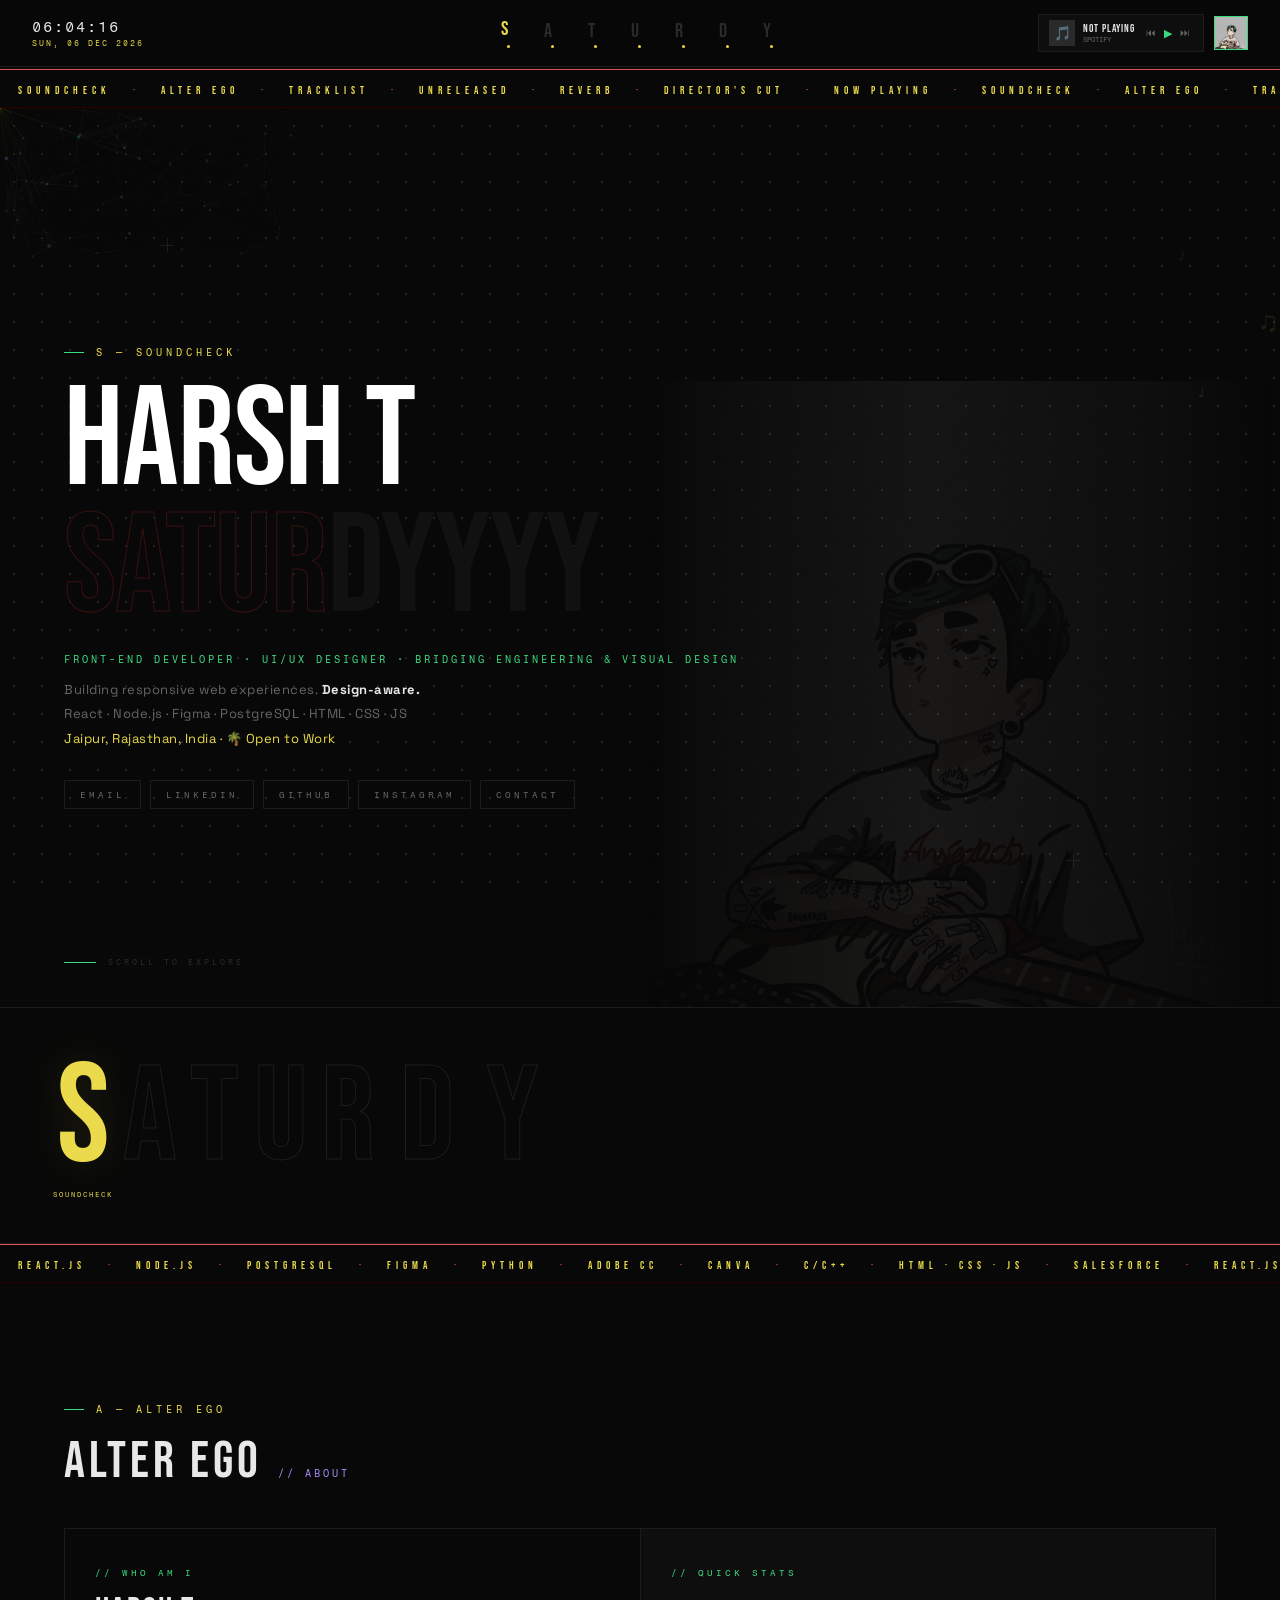
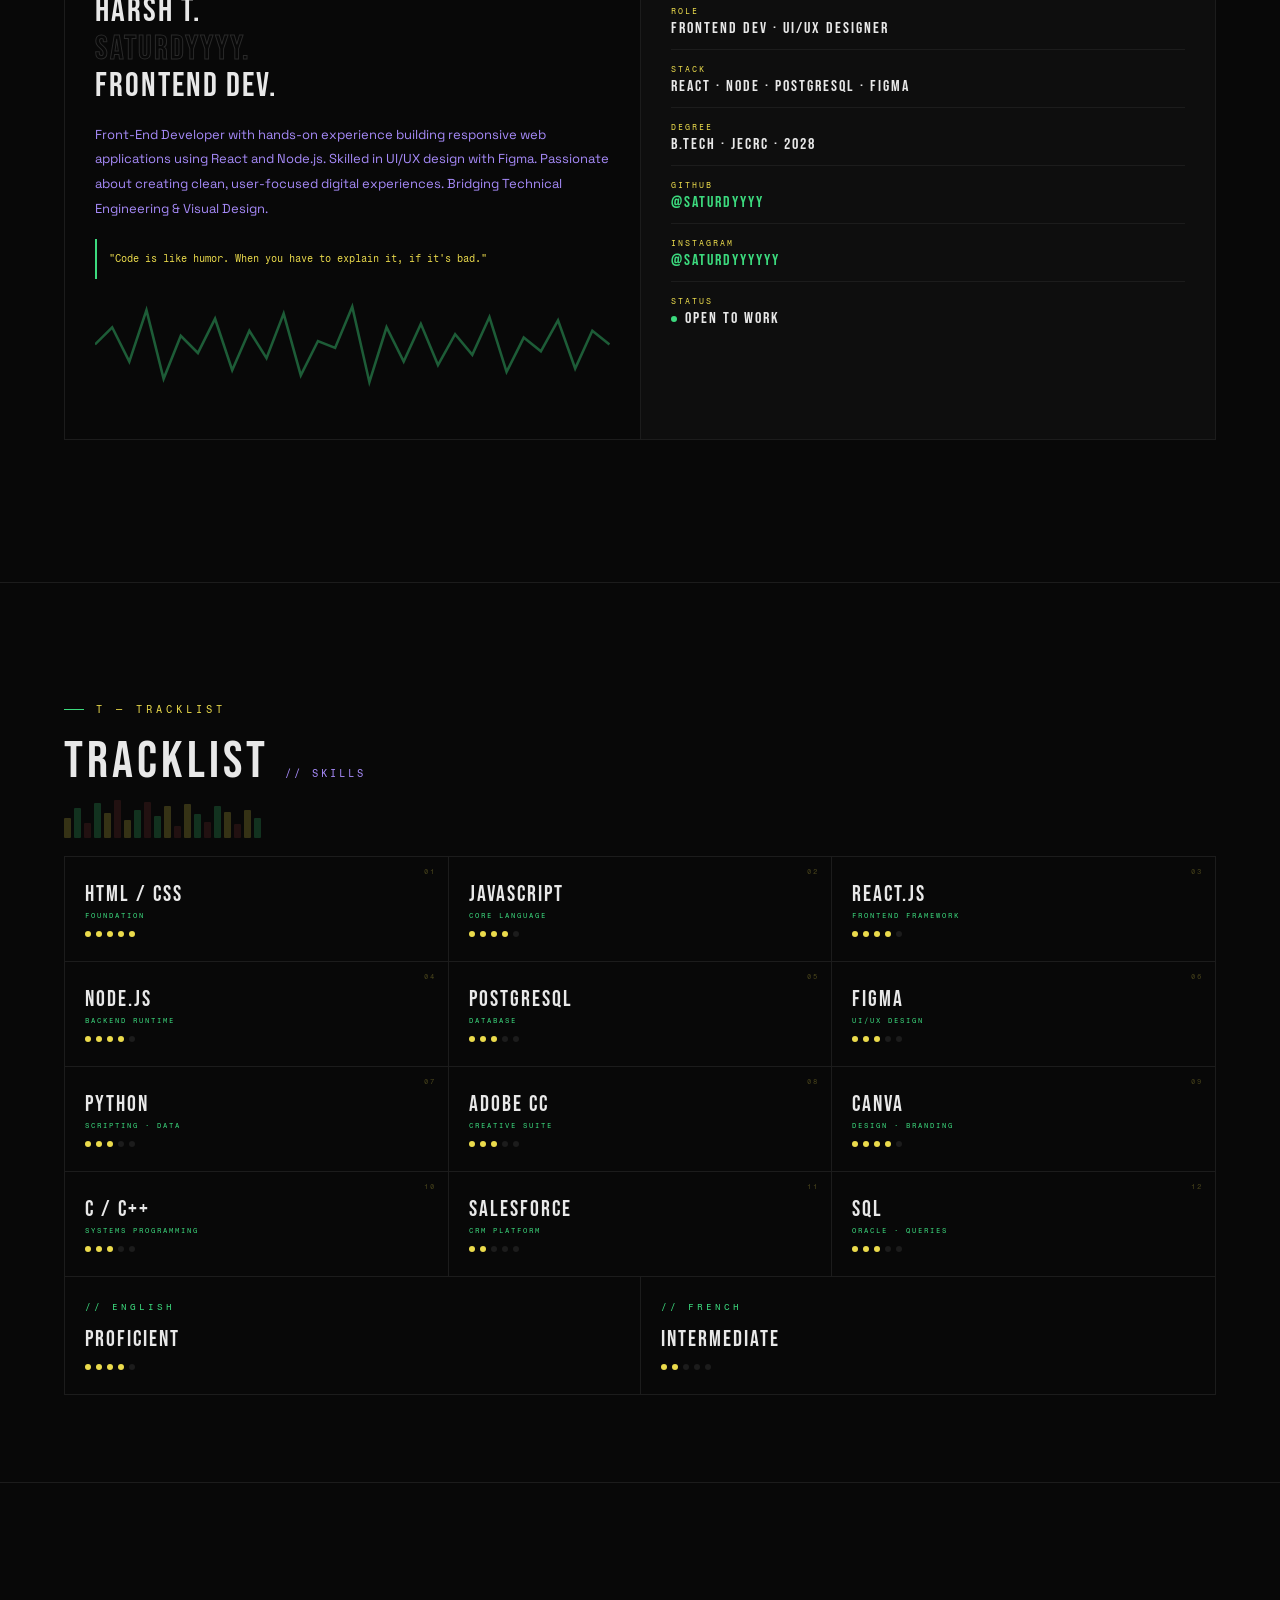
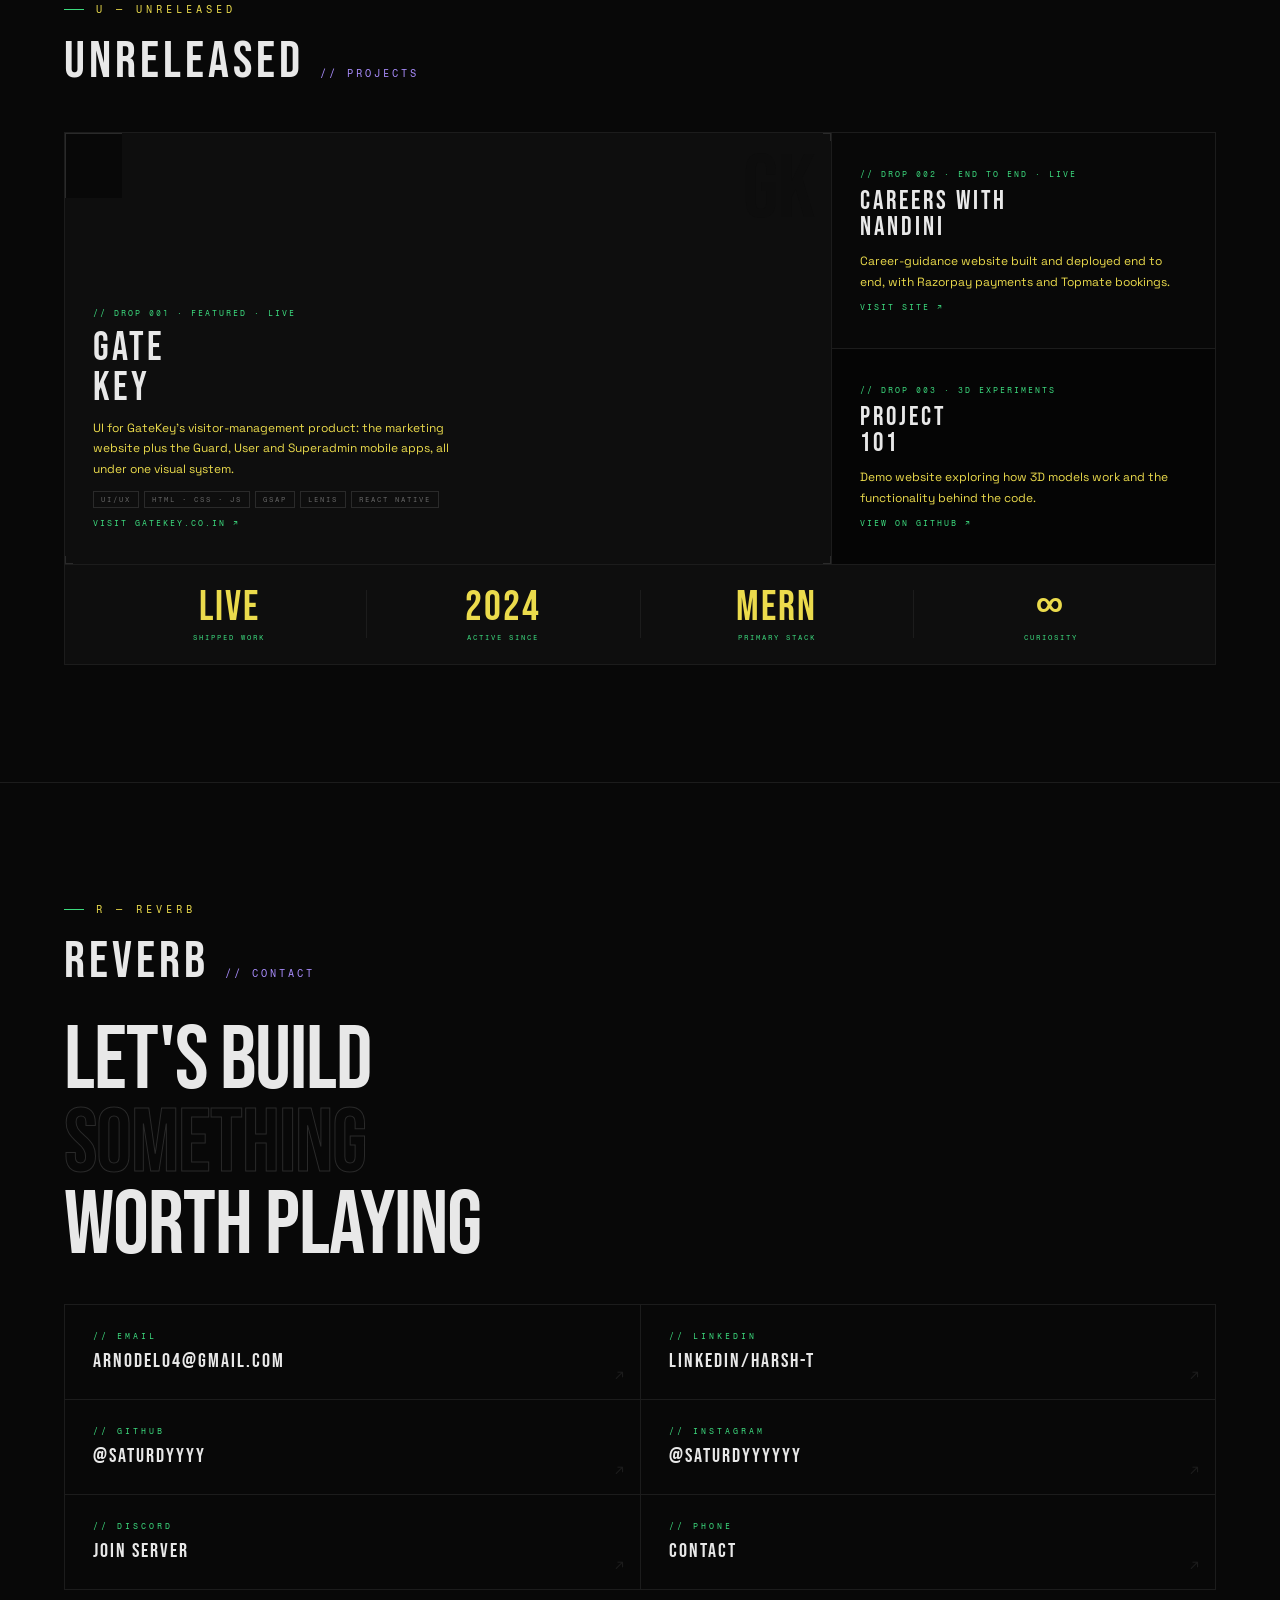
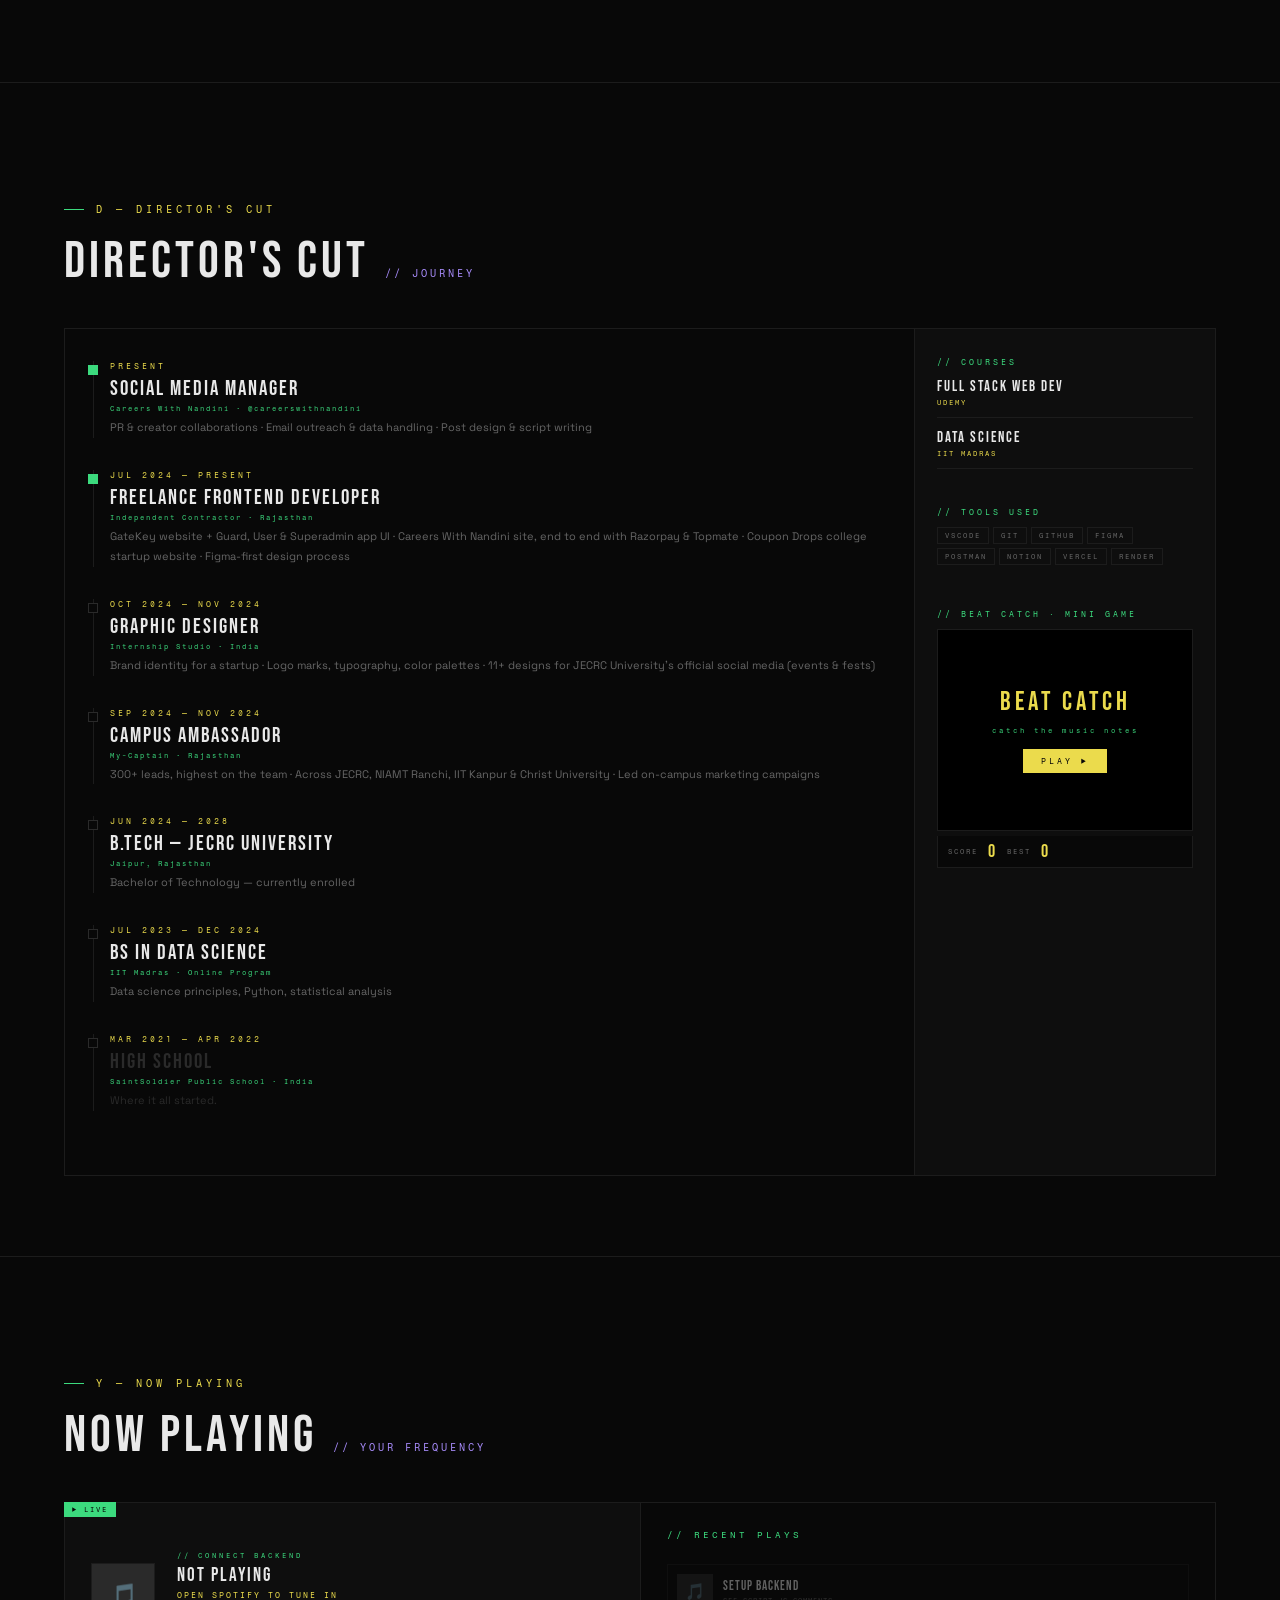
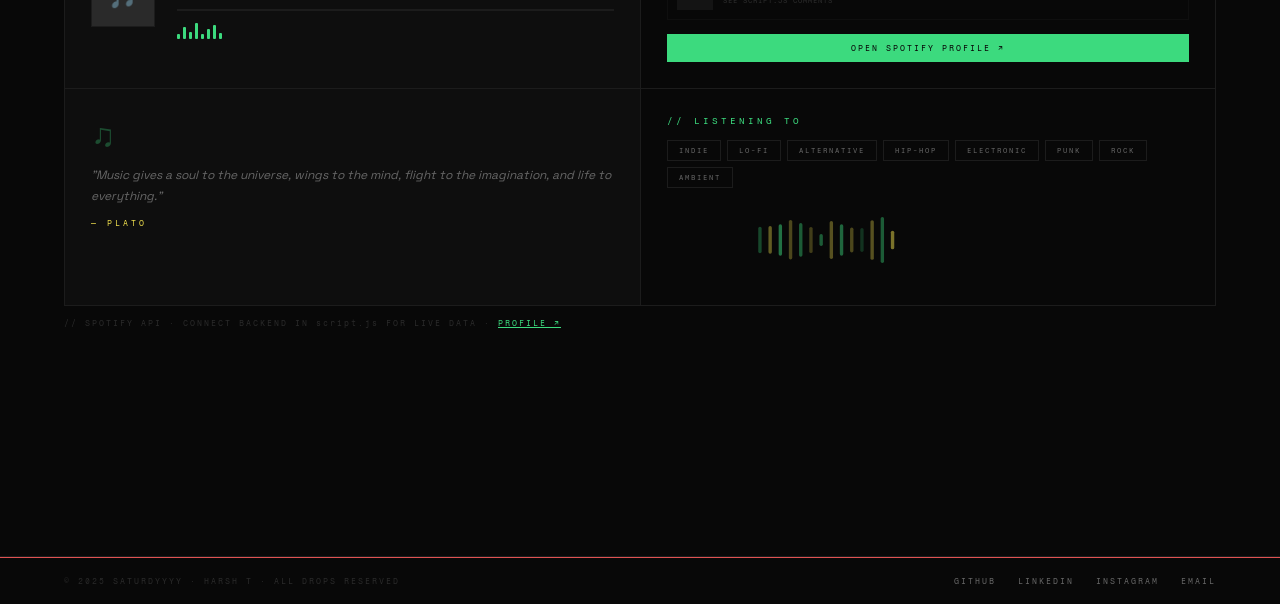
==== commit f551ac90: "Add GateKey, Careers With Nandini and new roles Projects: GateKey and Careers With Nandini replace S" ====
--- a/index.html
+++ b/index.html
@@ -203,18 +203,19 @@
     <div class="proj-grid">
       <div class="proj-card feat">
         <div class="cn tl"></div><div class="cn tr"></div><div class="cn bl"></div><div class="cn br"></div>
-        <div class="proj-bg">SF</div>
-        <div class="proj-num">// DROP 001 · FEATURED · IN PROGRESS</div>
-        <div class="proj-title scramble" data-text="STREAMFUSION">STREAM<br>FUSION</div>
-        <div class="proj-desc">Spotify × Netflix unified platform. Cross-media AI recommendations, Watch Party, Scene Soundtrack & Mood Sync engine.</div>
-        <div class="proj-tags"><div class="ptag">REACT</div><div class="ptag">NODE.JS</div><div class="ptag">MONGODB</div><div class="ptag">SOCKET.IO</div><div class="ptag">SPOTIFY API</div></div>
-        <a href="https://github.com/Saturdyyyy" target="_blank" class="proj-gh-link">VIEW ON GITHUB ↗</a>
+        <div class="proj-bg">GK</div>
+        <div class="proj-num">// DROP 001 · FEATURED · LIVE</div>
+        <div class="proj-title scramble" data-text="GATEKEY">GATE<br>KEY</div>
+        <div class="proj-desc">UI for GateKey's visitor-management product: the marketing website plus the Guard, User and Superadmin mobile apps, all under one visual system.</div>
+        <div class="proj-tags"><div class="ptag">UI/UX</div><div class="ptag">HTML · CSS · JS</div><div class="ptag">GSAP</div><div class="ptag">LENIS</div><div class="ptag">REACT NATIVE</div></div>
+        <a href="https://gatekey.co.in" target="_blank" class="proj-gh-link">VISIT GATEKEY.CO.IN ↗</a>
       </div>
       <div class="proj-stack">
         <div class="proj-card">
-          <div class="proj-num">// DROP 002 · FREELANCE</div>
-          <div class="proj-title scramble" data-text="3+ WEB APPS" style="font-size:26px;">3+ WEB<br>APPS</div>
-          <div class="proj-desc">Responsive web apps built with React & Node.js. PostgreSQL backends. Figma-first design process.</div>
+          <div class="proj-num">// DROP 002 · END TO END · LIVE</div>
+          <div class="proj-title scramble" data-text="CAREERS WITH NANDINI" style="font-size:26px;">CAREERS WITH<br>NANDINI</div>
+          <div class="proj-desc">Career-guidance website built and deployed end to end, with Razorpay payments and Topmate bookings.</div>
+          <a href="https://careerswithnandini.com" target="_blank" class="proj-gh-link">VISIT SITE ↗</a>
         </div>
         <div class="proj-card" style="background:#050505;">
           <div class="proj-num">// DROP 003 · 3D EXPERIMENTS</div>
@@ -225,7 +226,7 @@
       </div>
     </div>
     <div class="gh-stats-strip">
-      <div class="gh-stat"><div class="gh-stat-num scramble" data-text="3+">3+</div><div class="gh-stat-label">PROJECTS</div></div>
+      <div class="gh-stat"><div class="gh-stat-num scramble" data-text="LIVE">LIVE</div><div class="gh-stat-label">SHIPPED WORK</div></div>
       <div class="gh-stat-div"></div>
       <div class="gh-stat"><div class="gh-stat-num scramble" data-text="2024">2024</div><div class="gh-stat-label">ACTIVE SINCE</div></div>
       <div class="gh-stat-div"></div>
@@ -260,9 +261,10 @@
     <div class="sec-head"><div class="sec-name scramble" data-text="DIRECTOR'S CUT">DIRECTOR'S CUT</div><div class="sec-sub">// JOURNEY</div></div>
     <div class="dc-layout">
       <div class="tl">
-        <div class="tl-item"><div class="tl-dot active"></div><div class="tl-year">JUL 2024 — PRESENT</div><div class="tl-title scramble" data-text="FREELANCE FRONTEND DEVELOPER">FREELANCE FRONTEND DEVELOPER</div><div class="tl-company">Independent Contractor · Rajasthan</div><div class="tl-desc">Developed 3+ responsive web apps using React & Node.js · Integrated PostgreSQL databases · Designed UIs in Figma before development</div></div>
-        <div class="tl-item"><div class="tl-dot"></div><div class="tl-year">OCT 2024 — NOV 2024</div><div class="tl-title scramble" data-text="GRAPHIC DESIGNER">GRAPHIC DESIGNER</div><div class="tl-company">Internship Studio · India</div><div class="tl-desc">Designed brand identity for a local startup · Logo marks, typography, color palettes · Brand guidelines for social, print & web</div></div>
-        <div class="tl-item"><div class="tl-dot"></div><div class="tl-year">SEP 2024 — NOV 2024</div><div class="tl-title scramble" data-text="CAMPUS AMBASSADOR">CAMPUS AMBASSADOR</div><div class="tl-company">My-Captain · Rajasthan</div><div class="tl-desc">Generated 300+ high-quality leads · Led on-campus marketing campaigns · Cross-functional brand messaging</div></div>
+        <div class="tl-item"><div class="tl-dot active"></div><div class="tl-year">PRESENT</div><div class="tl-title scramble" data-text="SOCIAL MEDIA MANAGER">SOCIAL MEDIA MANAGER</div><div class="tl-company">Careers With Nandini · @careerswithnandini</div><div class="tl-desc">PR & creator collaborations · Email outreach & data handling · Post design & script writing</div></div>
+        <div class="tl-item"><div class="tl-dot active"></div><div class="tl-year">JUL 2024 — PRESENT</div><div class="tl-title scramble" data-text="FREELANCE FRONTEND DEVELOPER">FREELANCE FRONTEND DEVELOPER</div><div class="tl-company">Independent Contractor · Rajasthan</div><div class="tl-desc">GateKey website + Guard, User & Superadmin app UI · Careers With Nandini site, end to end with Razorpay & Topmate · Coupon Drops college startup website · Figma-first design process</div></div>
+        <div class="tl-item"><div class="tl-dot"></div><div class="tl-year">OCT 2024 — NOV 2024</div><div class="tl-title scramble" data-text="GRAPHIC DESIGNER">GRAPHIC DESIGNER</div><div class="tl-company">Internship Studio · India</div><div class="tl-desc">Brand identity for a startup · Logo marks, typography, color palettes · 11+ designs for JECRC University's official social media (events & fests)</div></div>
+        <div class="tl-item"><div class="tl-dot"></div><div class="tl-year">SEP 2024 — NOV 2024</div><div class="tl-title scramble" data-text="CAMPUS AMBASSADOR">CAMPUS AMBASSADOR</div><div class="tl-company">My-Captain · Rajasthan</div><div class="tl-desc">300+ leads, highest on the team · Across JECRC, NIAMT Ranchi, IIT Kanpur & Christ University · Led on-campus marketing campaigns</div></div>
         <div class="tl-item"><div class="tl-dot"></div><div class="tl-year">JUN 2024 — 2028</div><div class="tl-title scramble" data-text="B.TECH — JECRC UNIVERSITY">B.TECH — JECRC UNIVERSITY</div><div class="tl-company">Jaipur, Rajasthan</div><div class="tl-desc">Bachelor of Technology — currently enrolled</div></div>
         <div class="tl-item"><div class="tl-dot"></div><div class="tl-year">JUL 2023 — DEC 2024</div><div class="tl-title scramble" data-text="BS IN DATA SCIENCE">BS IN DATA SCIENCE</div><div class="tl-company">IIT Madras · Online Program</div><div class="tl-desc">Data science principles, Python, statistical analysis</div></div>
         <div class="tl-item dim"><div class="tl-dot"></div><div class="tl-year">MAR 2021 — APR 2022</div><div class="tl-title">HIGH SCHOOL</div><div class="tl-company">SaintSoldier Public School · India</div><div class="tl-desc">Where it all started.</div></div>
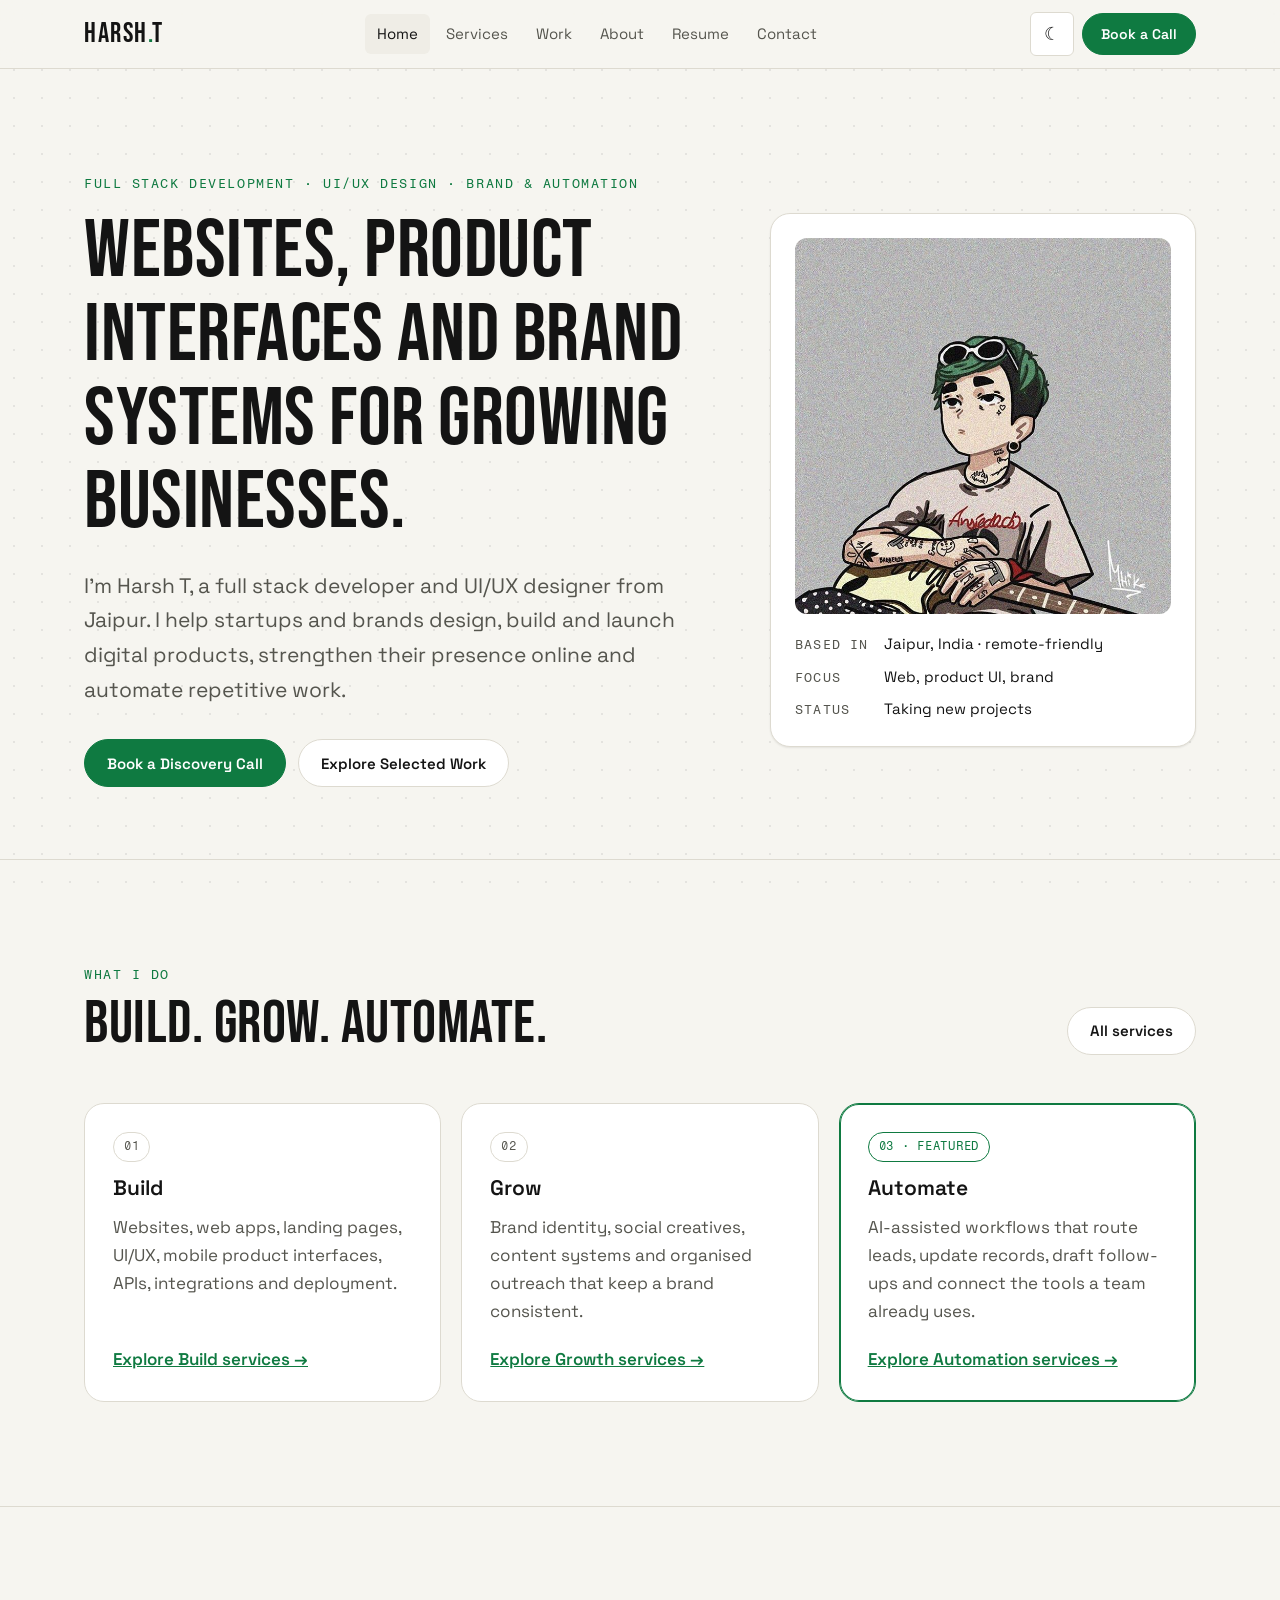
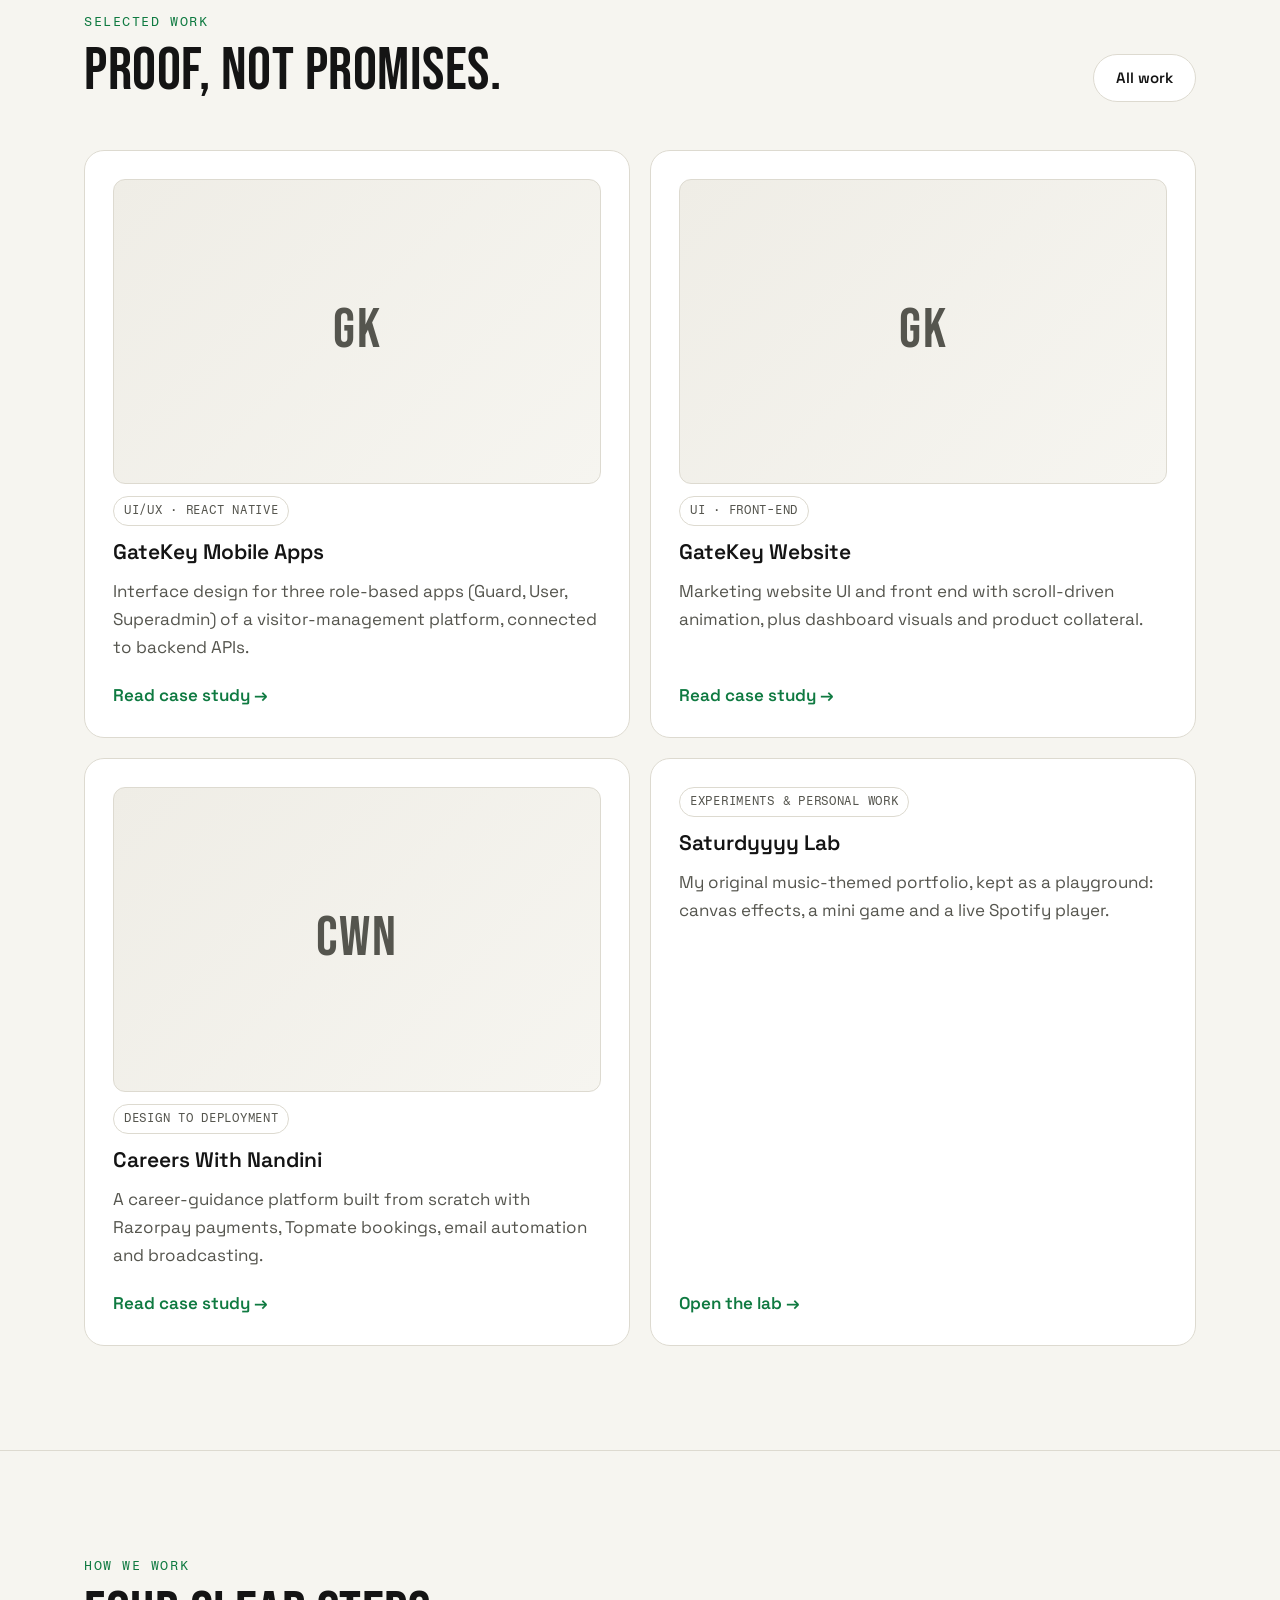
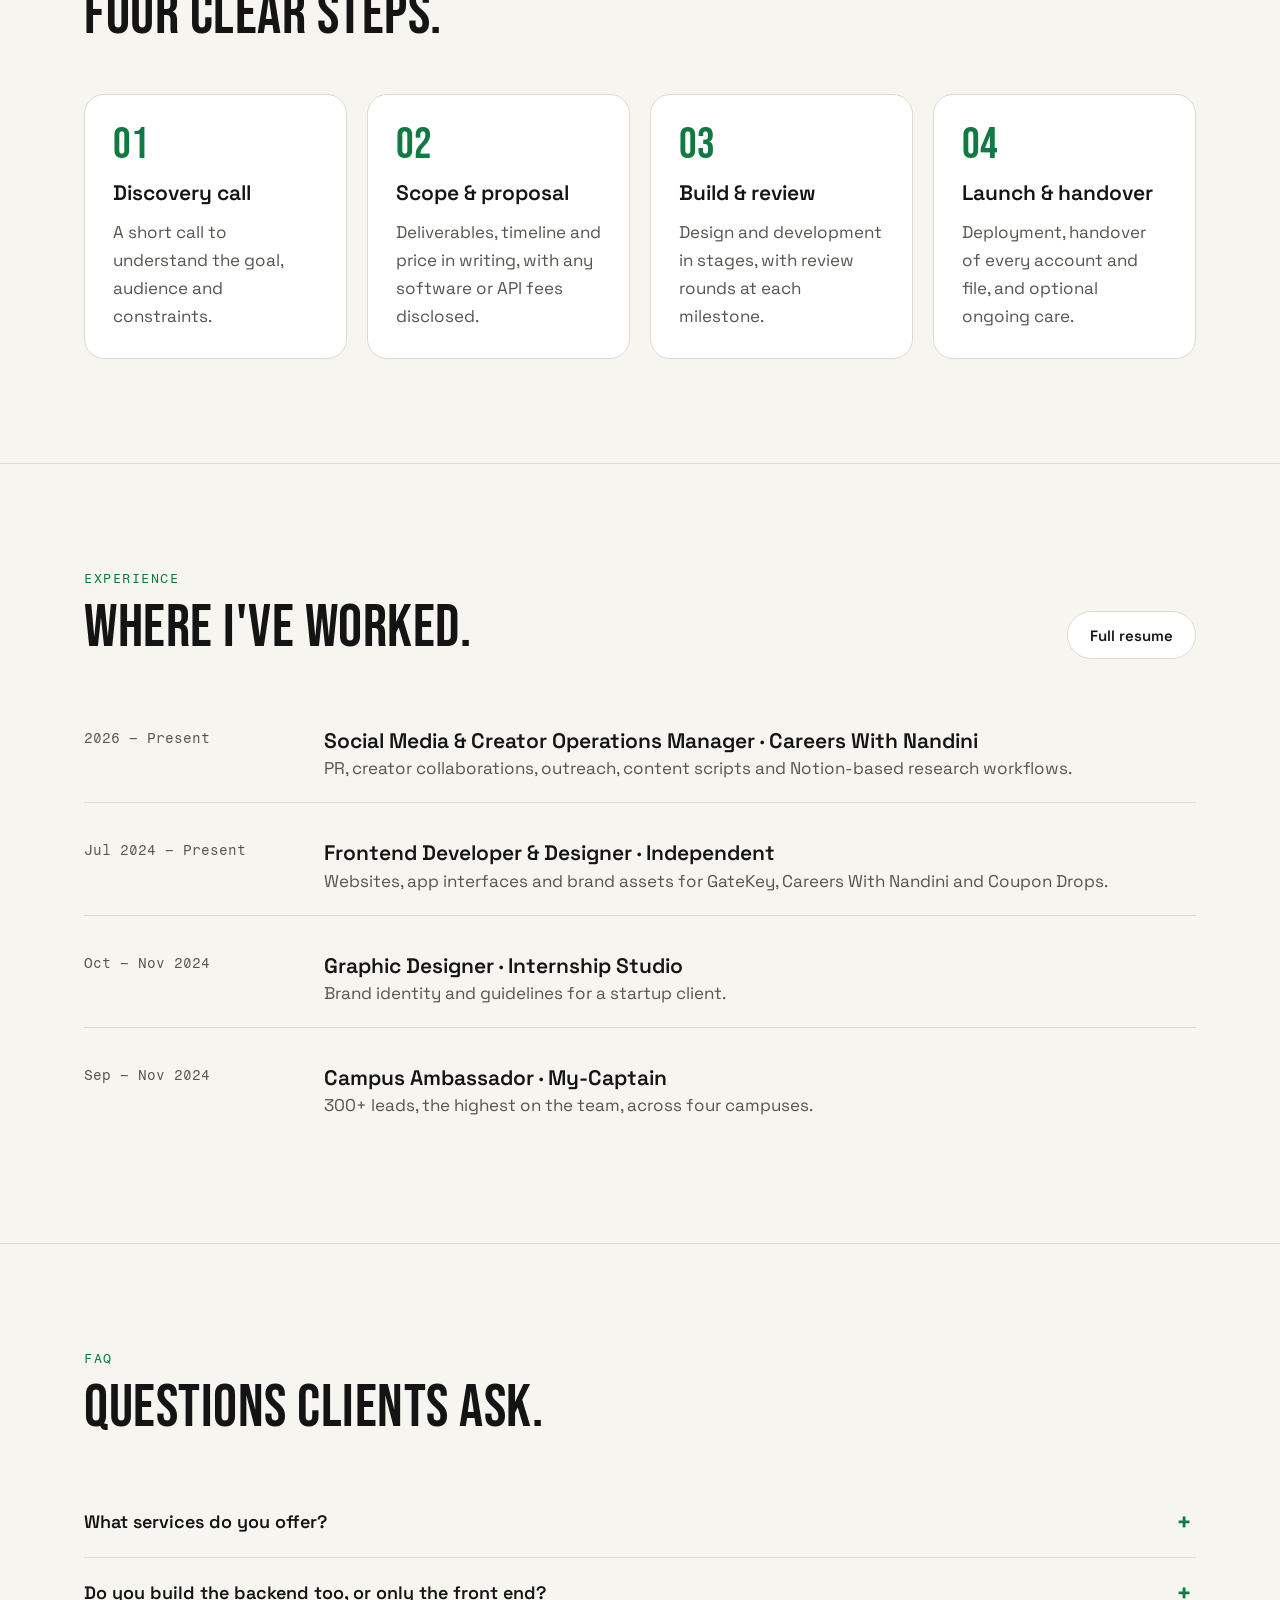
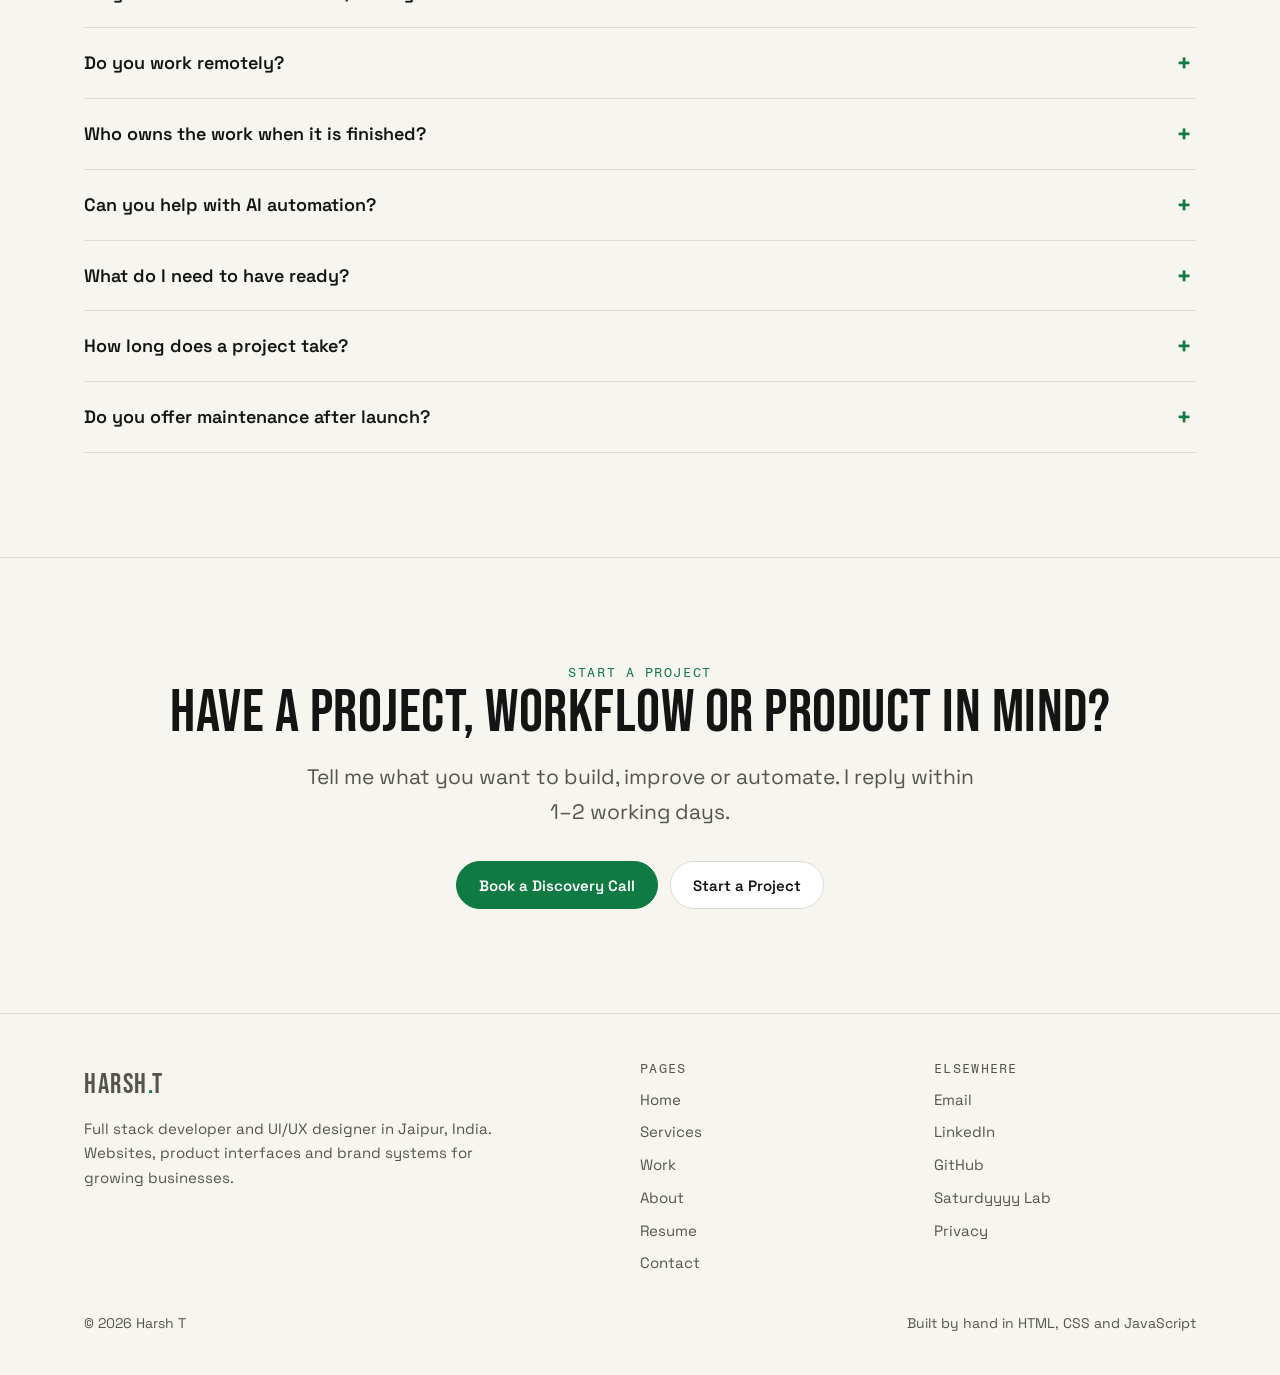
==== commit da5e5ba0: "Build Harsh T professional website (v2) Six-page site (Home, Services, Work, About, Resume, Contact)" ====
--- a/index.html
+++ b/index.html
@@ -1,386 +1,98 @@
 <!DOCTYPE html>
-<html lang="en">
+<html lang="en" data-theme="dark">
 <head>
-  <meta charset="UTF-8">
-  <meta name="viewport" content="width=device-width, initial-scale=1.0">
-  <title>Saturdyyyy — Harsh T</title>
-  <link href="https://fonts.googleapis.com/css2?family=Bebas+Neue&family=Space+Grotesk:wght@300;400;500;700&family=Fragment+Mono&display=swap" rel="stylesheet">
-  <link rel="stylesheet" href="style.css">
+<meta charset="UTF-8">
+<meta name="viewport" content="width=device-width,initial-scale=1">
+<title>Harsh T · Full Stack Developer & UI/UX Designer</title>
+<meta name="description" content="Harsh T is a full stack developer and UI/UX designer in Jaipur, India, building websites, product interfaces, brand systems and AI-assisted workflows for growing businesses.">
+<link rel="canonical" href="https://portfolio-saturdyyyy.vercel.app/index.html">
+<meta property="og:type" content="website"><meta property="og:title" content="Harsh T · Full Stack Developer & UI/UX Designer"><meta property="og:description" content="Harsh T is a full stack developer and UI/UX designer in Jaipur, India, building websites, product interfaces, brand systems and AI-assisted workflows for growing businesses.">
+<meta property="og:url" content="https://portfolio-saturdyyyy.vercel.app/index.html"><meta property="og:image" content="https://portfolio-saturdyyyy.vercel.app/assets/og-image.jpg">
+<meta name="twitter:card" content="summary_large_image">
+<link rel="icon" href="avatar.jpg">
+<script>(function(){try{var t=localStorage.getItem('theme');if(!t)t=matchMedia('(prefers-color-scheme: light)').matches?'light':'dark';document.documentElement.setAttribute('data-theme',t)}catch(e){}})();</script>
+<link rel="preconnect" href="https://fonts.googleapis.com"><link rel="preconnect" href="https://fonts.gstatic.com" crossorigin>
+<link href="https://fonts.googleapis.com/css2?family=Bebas+Neue&family=Fragment+Mono&family=Space+Grotesk:wght@400;500;600;700&display=swap" rel="stylesheet">
+<link rel="stylesheet" href="assets/tokens.css"><link rel="stylesheet" href="assets/site.css">
 </head>
 <body>
+<a class="skip" href="#main">Skip to content</a>
+<header class="site-header"><div class="wrap nav">
+<a class="brand" href="index.html" aria-label="Harsh T, home">HARSH<span>.</span>T</a>
+<nav aria-label="Main"><ul class="nav-links" id="navLinks"><li><a href="index.html" aria-current=page>Home</a></li><li><a href="services.html">Services</a></li><li><a href="work.html">Work</a></li><li><a href="about.html">About</a></li><li><a href="resume.html">Resume</a></li><li><a href="contact.html">Contact</a></li></ul></nav>
+<div class="nav-actions"><button class="icon-btn" id="themeToggle" type="button" aria-label="Switch theme">☀</button>
+<a class="btn btn-primary btn-sm" href="contact.html#book" data-book>Book a Call</a>
+<button class="icon-btn menu-btn" id="menuBtn" type="button" aria-label="Menu" aria-expanded="false" aria-controls="navLinks">☰</button></div>
+</div></header>
+<main id="main">
 
-  <div class="dot-grid"></div>
-  <div class="zoom-ov" id="zo"><div class="zoom-l" id="zl"></div></div>
+<section class="hero"><div class="wrap hero-grid">
+<div><p class="eyebrow">Full stack development · UI/UX design · Brand &amp; automation</p>
+<h1>Websites, product interfaces and brand systems for growing businesses.</h1>
+<p class="lead">I'm Harsh T, a full stack developer and UI/UX designer from Jaipur. I help startups and brands design, build and launch digital products, strengthen their presence online and automate repetitive work.</p>
+<div class="btn-row"><a class="btn btn-primary" href="contact.html#book" data-book>Book a Discovery Call</a><a class="btn" href="work.html">Explore Selected Work</a></div></div>
+<aside class="hero-card" aria-label="At a glance"><img src="avatar.jpg" alt="Portrait illustration of Harsh T"><dl>
+<dt>Based in</dt><dd>Jaipur, India · remote-friendly</dd><dt>Focus</dt><dd>Web, product UI, brand</dd><dt>Status</dt><dd>Taking new projects</dd></dl></aside>
+</div></section>
 
-  <!-- NAV -->
-  <nav>
-    <div class="datetime-widget">
-      <div class="dt-time" id="clock">00:00:00</div>
-      <div class="dt-date" id="dt">MON, 01 JAN 2025</div>
-    </div>
+<section aria-labelledby="pillars"><div class="wrap">
+<div class="section-head"><div><p class="eyebrow">What I do</p><h2 id="pillars">Build. Grow. Automate.</h2></div><a class="btn" href="services.html">All services</a></div>
+<div class="grid g3">
+<div class="card reveal"><span class="badge">01</span><h3>Build</h3><p class="muted">Websites, web apps, landing pages, UI/UX, mobile product interfaces, APIs, integrations and deployment.</p><a class="more" href="services.html#build">Explore Build services →</a></div>
+<div class="card reveal"><span class="badge">02</span><h3>Grow</h3><p class="muted">Brand identity, social creatives, content systems and organised outreach that keep a brand consistent.</p><a class="more" href="services.html#grow">Explore Growth services →</a></div>
+<div class="card featured reveal"><span class="badge accent">03 · Featured</span><h3>Automate</h3><p class="muted">AI-assisted workflows that route leads, update records, draft follow-ups and connect the tools a team already uses.</p><a class="more" href="services.html#automate">Explore Automation services →</a></div>
+</div></div></section>
 
-    <div class="saturdy-nav">
-      <div class="nav-lw active" data-s="soundcheck" data-l="S"><span class="nav-l scramble" data-text="S">S</span><div class="nav-dot"></div><div class="nav-tip">SOUNDCHECK</div></div>
-      <div class="nav-lw" data-s="alter-ego" data-l="A"><span class="nav-l scramble" data-text="A">A</span><div class="nav-dot"></div><div class="nav-tip">ALTER EGO</div></div>
-      <div class="nav-lw" data-s="tracklist" data-l="T"><span class="nav-l scramble" data-text="T">T</span><div class="nav-dot"></div><div class="nav-tip">TRACKLIST</div></div>
-      <div class="nav-lw" data-s="unreleased" data-l="U"><span class="nav-l scramble" data-text="U">U</span><div class="nav-dot"></div><div class="nav-tip">UNRELEASED</div></div>
-      <div class="nav-lw" data-s="reverb" data-l="R"><span class="nav-l scramble" data-text="R">R</span><div class="nav-dot"></div><div class="nav-tip">REVERB</div></div>
-      <div class="nav-lw" data-s="directors-cut" data-l="D"><span class="nav-l scramble" data-text="D">D</span><div class="nav-dot"></div><div class="nav-tip">DIRECTOR'S CUT</div></div>
-      <div class="nav-lw" data-s="now-playing" data-l="Y"><span class="nav-l scramble" data-text="Y">Y</span><div class="nav-dot"></div><div class="nav-tip">NOW PLAYING</div></div>
-    </div>
+<section aria-labelledby="work-h"><div class="wrap">
+<div class="section-head"><div><p class="eyebrow">Selected work</p><h2 id="work-h">Proof, not promises.</h2></div><a class="btn" href="work.html">All work</a></div>
+<div class="grid g2"><a class="card work-card reveal" href="work/gatekey-mobile-apps.html" data-tags="mobile design"><div class="thumb" aria-hidden="true">GK</div><span class="badge">UI/UX · React Native</span><h3>GateKey Mobile Apps</h3><p class="muted">Interface design for three role-based apps (Guard, User, Superadmin) of a visitor-management platform, connected to backend APIs.</p><span class="more">Read case study →</span></a><a class="card work-card reveal" href="work/gatekey-website.html" data-tags="web design"><div class="thumb" aria-hidden="true">GK</div><span class="badge">UI · Front-end</span><h3>GateKey Website</h3><p class="muted">Marketing website UI and front end with scroll-driven animation, plus dashboard visuals and product collateral.</p><span class="more">Read case study →</span></a><a class="card work-card reveal" href="work/careers-with-nandini.html" data-tags="web"><div class="thumb" aria-hidden="true">CWN</div><span class="badge">Design to deployment</span><h3>Careers With Nandini</h3><p class="muted">A career-guidance platform built from scratch with Razorpay payments, Topmate bookings, email automation and broadcasting.</p><span class="more">Read case study →</span></a>
+<a class="card reveal" href="lab/index.html"><span class="badge">Experiments &amp; personal work</span><h3>Saturdyyyy Lab</h3><p class="muted">My original music-themed portfolio, kept as a playground: canvas effects, a mini game and a live Spotify player.</p><span class="more">Open the lab →</span></a>
+</div></div></section>
 
-    <!-- NAV RIGHT: mini player + avatar -->
-    <div class="nav-right">
-      <!-- MINI SPOTIFY PLAYER -->
-      <div class="mini-player" id="miniPlayer">
-        <div class="mini-album" id="miniAlbum">🎵</div>
-        <div class="mini-info">
-          <div class="mini-track" id="miniTrack">NOT PLAYING</div>
-          <div class="mini-artist" id="miniArtist">SPOTIFY</div>
-        </div>
-        <div class="mini-controls">
-          <button class="mini-btn" id="miniPrev" title="Previous">⏮</button>
-          <button class="mini-btn mini-play" id="miniPlay" title="Play/Pause">▶</button>
-          <button class="mini-btn" id="miniNext" title="Next">⏭</button>
-        </div>
-      </div>
-      <div class="avatar-img-wrap" title="Saturdyyyy">
-        <img src="avatar.jpg" alt="Saturdyyyy" class="avatar-img"/>
-      </div>
-    </div>
-  </nav>
+<section aria-labelledby="process"><div class="wrap">
+<div class="section-head"><div><p class="eyebrow">How we work</p><h2 id="process">Four clear steps.</h2></div></div>
+<div class="grid g4 steps">
+<div class="card step reveal"><h3>Discovery call</h3><p class="muted">A short call to understand the goal, audience and constraints.</p></div>
+<div class="card step reveal"><h3>Scope &amp; proposal</h3><p class="muted">Deliverables, timeline and price in writing, with any software or API fees disclosed.</p></div>
+<div class="card step reveal"><h3>Build &amp; review</h3><p class="muted">Design and development in stages, with review rounds at each milestone.</p></div>
+<div class="card step reveal"><h3>Launch &amp; handover</h3><p class="muted">Deployment, handover of every account and file, and optional ongoing care.</p></div>
+</div></div></section>
 
-  <!-- TICKER TOP -->
-  <div class="ticker" style="margin-top:69px;">
-    <div class="ticker-inner">
-      <span class="ticker-text">SOUNDCHECK</span><span class="ticker-sep">·</span>
-      <span class="ticker-text">ALTER EGO</span><span class="ticker-sep">·</span>
-      <span class="ticker-text">TRACKLIST</span><span class="ticker-sep">·</span>
-      <span class="ticker-text">UNRELEASED</span><span class="ticker-sep">·</span>
-      <span class="ticker-text">REVERB</span><span class="ticker-sep">·</span>
-      <span class="ticker-text">DIRECTOR'S CUT</span><span class="ticker-sep">·</span>
-      <span class="ticker-text">NOW PLAYING</span><span class="ticker-sep">·</span>
-      <span class="ticker-text">SOUNDCHECK</span><span class="ticker-sep">·</span>
-      <span class="ticker-text">ALTER EGO</span><span class="ticker-sep">·</span>
-      <span class="ticker-text">TRACKLIST</span><span class="ticker-sep">·</span>
-      <span class="ticker-text">UNRELEASED</span><span class="ticker-sep">·</span>
-      <span class="ticker-text">REVERB</span><span class="ticker-sep">·</span>
-      <span class="ticker-text">DIRECTOR'S CUT</span><span class="ticker-sep">·</span>
-      <span class="ticker-text">NOW PLAYING</span><span class="ticker-sep">·</span>
-    </div>
-  </div>
+<section aria-labelledby="exp"><div class="wrap">
+<div class="section-head"><div><p class="eyebrow">Experience</p><h2 id="exp">Where I've worked.</h2></div><a class="btn" href="resume.html">Full resume</a></div>
+<div class="timeline">
+<div class="tl reveal"><span class="when">2026 – Present</span><div><h3>Social Media &amp; Creator Operations Manager · Careers With Nandini</h3><p class="muted">PR, creator collaborations, outreach, content scripts and Notion-based research workflows.</p></div></div>
+<div class="tl reveal"><span class="when">Jul 2024 – Present</span><div><h3>Frontend Developer &amp; Designer · Independent</h3><p class="muted">Websites, app interfaces and brand assets for GateKey, Careers With Nandini and Coupon Drops.</p></div></div>
+<div class="tl reveal"><span class="when">Oct – Nov 2024</span><div><h3>Graphic Designer · Internship Studio</h3><p class="muted">Brand identity and guidelines for a startup client.</p></div></div>
+<div class="tl reveal"><span class="when">Sep – Nov 2024</span><div><h3>Campus Ambassador · My-Captain</h3><p class="muted">300+ leads, the highest on the team, across four campuses.</p></div></div>
+</div></div></section>
 
-  <!-- S — SOUNDCHECK -->
-  <section id="soundcheck">
-    <canvas id="dotsCanvas"></canvas>
-    <img src="avatar.jpg" alt="" class="hero-bg-char" aria-hidden="true"/>
-    <div class="xh" style="top:130px;left:160px;"></div>
-    <div class="xh" style="bottom:140px;right:200px;"></div>
-    <div class="hero-content">
-      <div class="sec-tag">S — SOUNDCHECK</div>
-      <div class="hero-title">
-        HARSH T<br>
-        <span class="outline">SATUR</span><span class="dim">DYYYY</span>
-      </div>
-      <div class="hero-role scramble" data-text="FRONT-END DEVELOPER · UI/UX DESIGNER · BRIDGING ENGINEERING & VISUAL DESIGN">FRONT-END DEVELOPER · UI/UX DESIGNER · BRIDGING ENGINEERING & VISUAL DESIGN</div>
-      <div class="hero-sub">
-        Building responsive web experiences. <strong>Design-aware.</strong><br>
-        React · Node.js · Figma · PostgreSQL · HTML · CSS · JS<br>
-        <span class="muted">Jaipur, Rajasthan, India · 🌴 Open to Work</span>
-      </div>
-      <div class="hero-links">
-        <a href="mailto:arnodelo4@gmail.com" class="hero-btn">EMAIL</a>
-        <a href="https://www.linkedin.com/in/harsh-t-b8712623b" target="_blank" class="hero-btn">LINKEDIN</a>
-        <a href="https://github.com/Saturdyyyy" target="_blank" class="hero-btn">GITHUB</a>
-        <a href="https://www.instagram.com/saturdyyyyyy/" target="_blank" class="hero-btn">INSTAGRAM</a>
-        <a href="tel:+918003110904" class="hero-btn">CONTACT</a>
-      </div>
-    </div>
-    <div class="floating-notes" aria-hidden="true">
-      <span class="note n1">♪</span><span class="note n2">♫</span>
-      <span class="note n3">♩</span><span class="note n4">♬</span><span class="note n5">♭</span>
-    </div>
-    <div class="scroll-cue"><div class="scroll-line"></div>SCROLL TO EXPLORE</div>
-  </section>
+<section aria-labelledby="faq"><div class="wrap">
+<div class="section-head"><div><p class="eyebrow">FAQ</p><h2 id="faq">Questions clients ask.</h2></div></div>
+<details><summary>What services do you offer?</summary><p>Three kinds of work: Build (websites, web apps, landing pages, UI/UX and mobile product interfaces), Grow (brand identity, social creatives and content systems) and Automate (AI-assisted workflows for leads, follow-ups and reporting).</p></details><details><summary>Do you build the backend too, or only the front end?</summary><p>Both, where the project needs it. I build front ends in HTML, CSS and JavaScript, small backends in Node.js and Express, and connect services like Supabase, payment gateways and third-party APIs.</p></details><details><summary>Do you work remotely?</summary><p>Yes. I am based in Jaipur, India and work with clients remotely. Calls are scheduled in IST with overlap for other time zones.</p></details><details><summary>Who owns the work when it is finished?</summary><p>You do. Once the project is paid in full, the code, designs and accounts are handed over to you, along with the access details.</p></details><details><summary>Can you help with AI automation?</summary><p>Yes. I map one repetitive process first, then build and test a workflow with human review built in, using tools such as Notion, ChatGPT and Claude. Third-party subscription costs are disclosed up front.</p></details><details><summary>What do I need to have ready?</summary><p>A short description of the goal, any brand assets or content you already have, and access to your domain or hosting if they exist. I can help with the rest.</p></details><details><summary>How long does a project take?</summary><p>A landing page usually takes 1–2 weeks and a full business website 3–6 weeks. Web apps and automation systems depend on scope. Every timeline is confirmed in writing in the proposal.</p></details><details><summary>Do you offer maintenance after launch?</summary><p>Optional. You can take the handover and run it yourself, or choose a monthly care plan for fixes, updates and small improvements.</p></details>
+</div></section>
 
-  <!-- SATURDY BIG NAV -->
-  <div id="saturdy-display">
-    <div class="big-lw active" data-s="soundcheck" data-l="S"><div class="big-l scramble" data-text="S">S</div><div class="big-ll">SOUNDCHECK</div></div>
-    <div class="big-lw" data-s="alter-ego" data-l="A"><div class="big-l scramble" data-text="A">A</div><div class="big-ll">ALTER EGO</div></div>
-    <div class="big-lw" data-s="tracklist" data-l="T"><div class="big-l scramble" data-text="T">T</div><div class="big-ll">TRACKLIST</div></div>
-    <div class="big-lw" data-s="unreleased" data-l="U"><div class="big-l scramble" data-text="U">U</div><div class="big-ll">UNRELEASED</div></div>
-    <div class="big-lw" data-s="reverb" data-l="R"><div class="big-l scramble" data-text="R">R</div><div class="big-ll">REVERB</div></div>
-    <div class="big-lw" data-s="directors-cut" data-l="D"><div class="big-l scramble" data-text="D">D</div><div class="big-ll">DIRECTOR'S CUT</div></div>
-    <div class="big-lw" data-s="now-playing" data-l="Y"><div class="big-l scramble" data-text="Y">Y</div><div class="big-ll">NOW PLAYING</div></div>
-  </div>
-
-  <!-- TICKER TECH -->
-  <div class="ticker">
-    <div class="ticker-inner">
-      <span class="ticker-text">REACT.JS</span><span class="ticker-sep">·</span>
-      <span class="ticker-text">NODE.JS</span><span class="ticker-sep">·</span>
-      <span class="ticker-text">POSTGRESQL</span><span class="ticker-sep">·</span>
-      <span class="ticker-text">FIGMA</span><span class="ticker-sep">·</span>
-      <span class="ticker-text">PYTHON</span><span class="ticker-sep">·</span>
-      <span class="ticker-text">ADOBE CC</span><span class="ticker-sep">·</span>
-      <span class="ticker-text">CANVA</span><span class="ticker-sep">·</span>
-      <span class="ticker-text">C/C++</span><span class="ticker-sep">·</span>
-      <span class="ticker-text">HTML · CSS · JS</span><span class="ticker-sep">·</span>
-      <span class="ticker-text">SALESFORCE</span><span class="ticker-sep">·</span>
-      <span class="ticker-text">REACT.JS</span><span class="ticker-sep">·</span>
-      <span class="ticker-text">NODE.JS</span><span class="ticker-sep">·</span>
-      <span class="ticker-text">POSTGRESQL</span><span class="ticker-sep">·</span>
-      <span class="ticker-text">FIGMA</span><span class="ticker-sep">·</span>
-      <span class="ticker-text">PYTHON</span><span class="ticker-sep">·</span>
-      <span class="ticker-text">ADOBE CC</span><span class="ticker-sep">·</span>
-      <span class="ticker-text">CANVA</span><span class="ticker-sep">·</span>
-      <span class="ticker-text">C/C++</span><span class="ticker-sep">·</span>
-      <span class="ticker-text">SALESFORCE</span><span class="ticker-sep">·</span>
-    </div>
-  </div>
-
-  <!-- A — ALTER EGO -->
-  <section id="alter-ego">
-    <div class="sec-tag">A — ALTER EGO</div>
-    <div class="sec-head"><div class="sec-name scramble" data-text="ALTER EGO">ALTER EGO</div><div class="sec-sub">// ABOUT</div></div>
-    <div class="two-grid">
-      <div class="grid-cell">
-        <div class="cell-label">// WHO AM I</div>
-        <div class="about-title">HARSH T.<br><span class="outline-text">SATURDYYYY.</span><br>FRONTEND DEV.</div>
-        <div class="about-desc">Front-End Developer with hands-on experience building responsive web applications using React and Node.js. Skilled in UI/UX design with Figma. Passionate about creating clean, user-focused digital experiences. Bridging Technical Engineering & Visual Design.</div>
-        <div class="github-quote">"Code is like humor. When you have to explain it, if it's bad."</div>
-        <svg viewBox="0 0 300 60" xmlns="http://www.w3.org/2000/svg" class="waveform-svg">
-          <polyline points="0,30 10,20 20,40 30,10 40,50 50,25 60,35 70,15 80,45 90,22 100,38 110,12 120,48 130,28 140,32 150,8 160,52 170,20 180,40 190,18 200,42 210,24 220,36 230,14 240,46 250,26 260,34 270,16 280,44 290,22 300,30" fill="none" stroke="#3cda7e" stroke-width="1.5" opacity="0.4"/>
-        </svg>
-      </div>
-      <div class="grid-cell dark">
-        <div class="cell-label">// QUICK STATS</div>
-        <div class="stat-row"><div class="stat-label">ROLE</div><div class="stat-val">FRONTEND DEV · UI/UX DESIGNER</div></div>
-        <div class="stat-row"><div class="stat-label">STACK</div><div class="stat-val">REACT · NODE · POSTGRESQL · FIGMA</div></div>
-        <div class="stat-row"><div class="stat-label">DEGREE</div><div class="stat-val">B.TECH · JECRC · 2028</div></div>
-        <div class="stat-row"><div class="stat-label">GITHUB</div><div class="stat-val"><a href="https://github.com/Saturdyyyy" target="_blank" class="stat-link">@SATURDYYYY</a></div></div>
-        <div class="stat-row"><div class="stat-label">INSTAGRAM</div><div class="stat-val"><a href="https://www.instagram.com/saturdyyyyyy/" target="_blank" class="stat-link">@SATURDYYYYYY</a></div></div>
-        <div class="stat-row"><div class="stat-label">STATUS</div><div class="stat-val status-open"><span class="blink-dot"></span>OPEN TO WORK</div></div>
-      </div>
-    </div>
-  </section>
-
-  <!-- T — TRACKLIST -->
-  <section id="tracklist">
-    <div class="sec-tag">T — TRACKLIST</div>
-    <div class="sec-head"><div class="sec-name scramble" data-text="TRACKLIST">TRACKLIST</div><div class="sec-sub">// SKILLS</div></div>
-    <div class="freq-bars" aria-hidden="true">
-      <div class="fb"></div><div class="fb"></div><div class="fb"></div><div class="fb"></div>
-      <div class="fb"></div><div class="fb"></div><div class="fb"></div><div class="fb"></div>
-      <div class="fb"></div><div class="fb"></div><div class="fb"></div><div class="fb"></div>
-      <div class="fb"></div><div class="fb"></div><div class="fb"></div><div class="fb"></div>
-      <div class="fb"></div><div class="fb"></div><div class="fb"></div><div class="fb"></div>
-    </div>
-    <div class="skills-grid">
-      <div class="skill-cell" data-n="01"><div class="skill-name scramble" data-text="HTML / CSS">HTML / CSS</div><div class="skill-type">FOUNDATION</div><div class="skill-dots"><div class="sd on"></div><div class="sd on"></div><div class="sd on"></div><div class="sd on"></div><div class="sd on"></div></div></div>
-      <div class="skill-cell" data-n="02"><div class="skill-name scramble" data-text="JAVASCRIPT">JAVASCRIPT</div><div class="skill-type">CORE LANGUAGE</div><div class="skill-dots"><div class="sd on"></div><div class="sd on"></div><div class="sd on"></div><div class="sd on"></div><div class="sd"></div></div></div>
-      <div class="skill-cell" data-n="03"><div class="skill-name scramble" data-text="REACT.JS">REACT.JS</div><div class="skill-type">FRONTEND FRAMEWORK</div><div class="skill-dots"><div class="sd on"></div><div class="sd on"></div><div class="sd on"></div><div class="sd on"></div><div class="sd"></div></div></div>
-      <div class="skill-cell" data-n="04"><div class="skill-name scramble" data-text="NODE.JS">NODE.JS</div><div class="skill-type">BACKEND RUNTIME</div><div class="skill-dots"><div class="sd on"></div><div class="sd on"></div><div class="sd on"></div><div class="sd on"></div><div class="sd"></div></div></div>
-      <div class="skill-cell" data-n="05"><div class="skill-name scramble" data-text="POSTGRESQL">POSTGRESQL</div><div class="skill-type">DATABASE</div><div class="skill-dots"><div class="sd on"></div><div class="sd on"></div><div class="sd on"></div><div class="sd"></div><div class="sd"></div></div></div>
-      <div class="skill-cell" data-n="06"><div class="skill-name scramble" data-text="FIGMA">FIGMA</div><div class="skill-type">UI/UX DESIGN</div><div class="skill-dots"><div class="sd on"></div><div class="sd on"></div><div class="sd on"></div><div class="sd"></div><div class="sd"></div></div></div>
-      <div class="skill-cell" data-n="07"><div class="skill-name scramble" data-text="PYTHON">PYTHON</div><div class="skill-type">SCRIPTING · DATA</div><div class="skill-dots"><div class="sd on"></div><div class="sd on"></div><div class="sd on"></div><div class="sd"></div><div class="sd"></div></div></div>
-      <div class="skill-cell" data-n="08"><div class="skill-name scramble" data-text="ADOBE CC">ADOBE CC</div><div class="skill-type">CREATIVE SUITE</div><div class="skill-dots"><div class="sd on"></div><div class="sd on"></div><div class="sd on"></div><div class="sd"></div><div class="sd"></div></div></div>
-      <div class="skill-cell" data-n="09"><div class="skill-name scramble" data-text="CANVA">CANVA</div><div class="skill-type">DESIGN · BRANDING</div><div class="skill-dots"><div class="sd on"></div><div class="sd on"></div><div class="sd on"></div><div class="sd on"></div><div class="sd"></div></div></div>
-      <div class="skill-cell" data-n="10"><div class="skill-name scramble" data-text="C / C++">C / C++</div><div class="skill-type">SYSTEMS PROGRAMMING</div><div class="skill-dots"><div class="sd on"></div><div class="sd on"></div><div class="sd on"></div><div class="sd"></div><div class="sd"></div></div></div>
-      <div class="skill-cell" data-n="11"><div class="skill-name scramble" data-text="SALESFORCE">SALESFORCE</div><div class="skill-type">CRM PLATFORM</div><div class="skill-dots"><div class="sd on"></div><div class="sd on"></div><div class="sd"></div><div class="sd"></div><div class="sd"></div></div></div>
-      <div class="skill-cell" data-n="12"><div class="skill-name scramble" data-text="SQL">SQL</div><div class="skill-type">ORACLE · QUERIES</div><div class="skill-dots"><div class="sd on"></div><div class="sd on"></div><div class="sd on"></div><div class="sd"></div><div class="sd"></div></div></div>
-    </div>
-    <div class="lang-row">
-      <div class="lang-item"><div class="cell-label">// ENGLISH</div><div class="skill-name scramble" data-text="PROFICIENT" style="font-size:22px;">PROFICIENT</div><div class="skill-dots"><div class="sd on"></div><div class="sd on"></div><div class="sd on"></div><div class="sd on"></div><div class="sd"></div></div></div>
-      <div class="lang-item"><div class="cell-label">// FRENCH</div><div class="skill-name scramble" data-text="INTERMEDIATE" style="font-size:22px;">INTERMEDIATE</div><div class="skill-dots"><div class="sd on"></div><div class="sd on"></div><div class="sd"></div><div class="sd"></div><div class="sd"></div></div></div>
-    </div>
-  </section>
-
-  <!-- U — UNRELEASED -->
-  <section id="unreleased">
-    <div class="sec-tag">U — UNRELEASED</div>
-    <div class="sec-head"><div class="sec-name scramble" data-text="UNRELEASED">UNRELEASED</div><div class="sec-sub">// PROJECTS</div></div>
-    <div class="proj-grid">
-      <div class="proj-card feat">
-        <div class="cn tl"></div><div class="cn tr"></div><div class="cn bl"></div><div class="cn br"></div>
-        <div class="proj-bg">GK</div>
-        <div class="proj-num">// DROP 001 · FEATURED · LIVE</div>
-        <div class="proj-title scramble" data-text="GATEKEY">GATE<br>KEY</div>
-        <div class="proj-desc">UI for GateKey's visitor-management product: the marketing website plus the Guard, User and Superadmin mobile apps, all under one visual system.</div>
-        <div class="proj-tags"><div class="ptag">UI/UX</div><div class="ptag">HTML · CSS · JS</div><div class="ptag">GSAP</div><div class="ptag">LENIS</div><div class="ptag">REACT NATIVE</div></div>
-        <a href="https://gatekey.co.in" target="_blank" class="proj-gh-link">VISIT GATEKEY.CO.IN ↗</a>
-      </div>
-      <div class="proj-stack">
-        <div class="proj-card">
-          <div class="proj-num">// DROP 002 · END TO END · LIVE</div>
-          <div class="proj-title scramble" data-text="CAREERS WITH NANDINI" style="font-size:26px;">CAREERS WITH<br>NANDINI</div>
-          <div class="proj-desc">Career-guidance website built and deployed end to end, with Razorpay payments and Topmate bookings.</div>
-          <a href="https://careerswithnandini.com" target="_blank" class="proj-gh-link">VISIT SITE ↗</a>
-        </div>
-        <div class="proj-card" style="background:#050505;">
-          <div class="proj-num">// DROP 003 · 3D EXPERIMENTS</div>
-          <div class="proj-title scramble" data-text="PROJECT 101" style="font-size:26px;">PROJECT<br>101</div>
-          <div class="proj-desc">Demo website exploring how 3D models work and the functionality behind the code.</div>
-          <a href="https://github.com/Saturdyyyy/Project-101" target="_blank" class="proj-gh-link">VIEW ON GITHUB ↗</a>
-        </div>
-      </div>
-    </div>
-    <div class="gh-stats-strip">
-      <div class="gh-stat"><div class="gh-stat-num scramble" data-text="LIVE">LIVE</div><div class="gh-stat-label">SHIPPED WORK</div></div>
-      <div class="gh-stat-div"></div>
-      <div class="gh-stat"><div class="gh-stat-num scramble" data-text="2024">2024</div><div class="gh-stat-label">ACTIVE SINCE</div></div>
-      <div class="gh-stat-div"></div>
-      <div class="gh-stat"><div class="gh-stat-num scramble" data-text="MERN">MERN</div><div class="gh-stat-label">PRIMARY STACK</div></div>
-      <div class="gh-stat-div"></div>
-      <div class="gh-stat"><div class="gh-stat-num scramble" data-text="∞">∞</div><div class="gh-stat-label">CURIOSITY</div></div>
-    </div>
-  </section>
-
-  <!-- R — REVERB -->
-  <section id="reverb">
-    <div class="sec-tag">R — REVERB</div>
-    <div class="sec-head"><div class="sec-name scramble" data-text="REVERB">REVERB</div><div class="sec-sub">// CONTACT</div></div>
-    <div class="contact-statement">
-      <span class="cs-line scramble" data-text="LET'S BUILD">LET'S BUILD</span><br>
-      <span class="cs-line outline-big scramble" data-text="SOMETHING">SOMETHING</span><br>
-      <span class="cs-line scramble" data-text="WORTH PLAYING">WORTH PLAYING</span>
-    </div>
-    <div class="contact-grid">
-      <a href="mailto:arnodelo4@gmail.com" class="cc"><div class="cc-label">// EMAIL</div><div class="cc-val">ARNODELO4@GMAIL.COM</div><div class="cc-arrow">↗</div></a>
-      <a href="https://www.linkedin.com/in/harsh-t-b8712623b" target="_blank" class="cc"><div class="cc-label">// LINKEDIN</div><div class="cc-val">LINKEDIN/HARSH-T</div><div class="cc-arrow">↗</div></a>
-      <a href="https://github.com/Saturdyyyy" target="_blank" class="cc"><div class="cc-label">// GITHUB</div><div class="cc-val">@SATURDYYYY</div><div class="cc-arrow">↗</div></a>
-      <a href="https://www.instagram.com/saturdyyyyyy/" target="_blank" class="cc"><div class="cc-label">// INSTAGRAM</div><div class="cc-val">@SATURDYYYYYY</div><div class="cc-arrow">↗</div></a>
-      <a href="https://discord.gg/QuCawQyX" target="_blank" class="cc"><div class="cc-label">// DISCORD</div><div class="cc-val">JOIN SERVER</div><div class="cc-arrow">↗</div></a>
-      <a href="tel:+918003110904" class="cc"><div class="cc-label">// PHONE</div><div class="cc-val">CONTACT</div><div class="cc-arrow">↗</div></a>
-    </div>
-  </section>
-
-  <!-- D — DIRECTOR'S CUT -->
-  <section id="directors-cut">
-    <div class="sec-tag">D — DIRECTOR'S CUT</div>
-    <div class="sec-head"><div class="sec-name scramble" data-text="DIRECTOR'S CUT">DIRECTOR'S CUT</div><div class="sec-sub">// JOURNEY</div></div>
-    <div class="dc-layout">
-      <div class="tl">
-        <div class="tl-item"><div class="tl-dot active"></div><div class="tl-year">PRESENT</div><div class="tl-title scramble" data-text="SOCIAL MEDIA MANAGER">SOCIAL MEDIA MANAGER</div><div class="tl-company">Careers With Nandini · @careerswithnandini</div><div class="tl-desc">PR & creator collaborations · Email outreach & data handling · Post design & script writing</div></div>
-        <div class="tl-item"><div class="tl-dot active"></div><div class="tl-year">JUL 2024 — PRESENT</div><div class="tl-title scramble" data-text="FREELANCE FRONTEND DEVELOPER">FREELANCE FRONTEND DEVELOPER</div><div class="tl-company">Independent Contractor · Rajasthan</div><div class="tl-desc">GateKey website + Guard, User & Superadmin app UI · Careers With Nandini site, end to end with Razorpay & Topmate · Coupon Drops college startup website · Figma-first design process</div></div>
-        <div class="tl-item"><div class="tl-dot"></div><div class="tl-year">OCT 2024 — NOV 2024</div><div class="tl-title scramble" data-text="GRAPHIC DESIGNER">GRAPHIC DESIGNER</div><div class="tl-company">Internship Studio · India</div><div class="tl-desc">Brand identity for a startup · Logo marks, typography, color palettes · 11+ designs for JECRC University's official social media (events & fests)</div></div>
-        <div class="tl-item"><div class="tl-dot"></div><div class="tl-year">SEP 2024 — NOV 2024</div><div class="tl-title scramble" data-text="CAMPUS AMBASSADOR">CAMPUS AMBASSADOR</div><div class="tl-company">My-Captain · Rajasthan</div><div class="tl-desc">300+ leads, highest on the team · Across JECRC, NIAMT Ranchi, IIT Kanpur & Christ University · Led on-campus marketing campaigns</div></div>
-        <div class="tl-item"><div class="tl-dot"></div><div class="tl-year">JUN 2024 — 2028</div><div class="tl-title scramble" data-text="B.TECH — JECRC UNIVERSITY">B.TECH — JECRC UNIVERSITY</div><div class="tl-company">Jaipur, Rajasthan</div><div class="tl-desc">Bachelor of Technology — currently enrolled</div></div>
-        <div class="tl-item"><div class="tl-dot"></div><div class="tl-year">JUL 2023 — DEC 2024</div><div class="tl-title scramble" data-text="BS IN DATA SCIENCE">BS IN DATA SCIENCE</div><div class="tl-company">IIT Madras · Online Program</div><div class="tl-desc">Data science principles, Python, statistical analysis</div></div>
-        <div class="tl-item dim"><div class="tl-dot"></div><div class="tl-year">MAR 2021 — APR 2022</div><div class="tl-title">HIGH SCHOOL</div><div class="tl-company">SaintSoldier Public School · India</div><div class="tl-desc">Where it all started.</div></div>
-      </div>
-      <div class="dc-side">
-        <div class="dc-side-label">// COURSES</div>
-        <div class="dc-course"><div class="dc-course-name">FULL STACK WEB DEV</div><div class="dc-course-src">UDEMY</div></div>
-        <div class="dc-course"><div class="dc-course-name">DATA SCIENCE</div><div class="dc-course-src">IIT MADRAS</div></div>
-        <div class="dc-side-label" style="margin-top:28px;">// TOOLS USED</div>
-        <div class="tools-wrap">
-          <div class="tool-tag">VSCODE</div><div class="tool-tag">GIT</div>
-          <div class="tool-tag">GITHUB</div><div class="tool-tag">FIGMA</div>
-          <div class="tool-tag">POSTMAN</div><div class="tool-tag">NOTION</div>
-          <div class="tool-tag">VERCEL</div><div class="tool-tag">RENDER</div>
-        </div>
-
-        <!-- 🎮 MINI GAME: BEAT CATCH -->
-        <div class="dc-side-label" style="margin-top:28px;">// BEAT CATCH · MINI GAME</div>
-        <div class="game-wrap">
-          <div class="game-screen" id="gameScreen">
-            <canvas id="gameCanvas" width="260" height="200"></canvas>
-            <div class="game-overlay" id="gameOverlay">
-              <div class="game-title">BEAT CATCH</div>
-              <div class="game-sub">catch the music notes</div>
-              <button class="game-start-btn" id="gameStartBtn">PLAY ▶</button>
-            </div>
-          </div>
-          <div class="game-hud">
-            <span class="game-score-label">SCORE</span>
-            <span class="game-score" id="gameScore">0</span>
-            <span class="game-score-label">BEST</span>
-            <span class="game-score" id="gameBest">0</span>
-          </div>
-        </div>
-      </div>
-    </div>
-  </section>
-
-  <!-- Y — NOW PLAYING -->
-  <section id="now-playing">
-    <div class="sec-tag">Y — NOW PLAYING</div>
-    <div class="sec-head"><div class="sec-name scramble" data-text="NOW PLAYING">NOW PLAYING</div><div class="sec-sub">// YOUR FREQUENCY</div></div>
-    <div class="np-layout">
-      <div class="np-card">
-        <div class="np-badge">▶ LIVE</div>
-        <div class="album-art" id="album-art-wrap">
-          <img id="album-img" src="" alt="" style="width:100%;height:100%;object-fit:cover;display:none;"/>
-          <span id="album-fallback">🎵</span>
-        </div>
-        <div class="np-info">
-          <div class="np-status" id="np-status">CONNECTING...</div>
-          <div class="track-name" id="track-name">NOT PLAYING</div>
-          <div class="track-artist" id="track-artist">OPEN SPOTIFY TO TUNE IN</div>
-          <div class="np-progress-bar"><div class="np-progress-fill" id="np-fill"></div></div>
-          <div class="wave-bars"><div class="wb"></div><div class="wb"></div><div class="wb"></div><div class="wb"></div><div class="wb"></div><div class="wb"></div><div class="wb"></div><div class="wb"></div></div>
-        </div>
-      </div>
-
-      <!-- RECENT PLAYS -->
-      <div class="recent-plays-card">
-        <div class="cell-label">// RECENT PLAYS</div>
-        <div class="recent-list" id="recentList">
-          <div class="recent-item rp-loading">
-            <div class="ri-art">⏳</div>
-            <div class="ri-info"><div class="ri-name">LOADING...</div><div class="ri-artist">FETCHING FROM SPOTIFY</div></div>
-          </div>
-        </div>
-        <a href="https://open.spotify.com/user/uq5r5b6qb1mlwaxcfpa5twrhg" target="_blank" class="sp-open-btn">OPEN SPOTIFY PROFILE ↗</a>
-      </div>
-
-      <div class="music-quote-card">
-        <div class="mq-icon">♫</div>
-        <div class="mq-text">"Music gives a soul to the universe, wings to the mind, flight to the imagination, and life to everything."</div>
-        <div class="mq-author">— PLATO</div>
-      </div>
-
-      <div class="genres-card">
-        <div class="cell-label">// LISTENING TO</div>
-        <div class="genre-tags">
-          <div class="genre-tag">INDIE</div><div class="genre-tag">LO-FI</div>
-          <div class="genre-tag">ALTERNATIVE</div><div class="genre-tag">HIP-HOP</div>
-          <div class="genre-tag">ELECTRONIC</div><div class="genre-tag">PUNK</div>
-          <div class="genre-tag">ROCK</div><div class="genre-tag">AMBIENT</div>
-        </div>
-        <svg viewBox="0 0 400 80" class="big-wave-svg" xmlns="http://www.w3.org/2000/svg">
-          <rect x="0" y="30" width="4" height="20" fill="#3cda7e" opacity="0.3" rx="2"><animate attributeName="height" values="20;60;20" dur="1.2s" repeatCount="indefinite"/><animate attributeName="y" values="30;10;30" dur="1.2s" repeatCount="indefinite"/></rect>
-          <rect x="12" y="20" width="4" height="40" fill="#ebdb4c" opacity="0.4" rx="2"><animate attributeName="height" values="40;15;40" dur="0.9s" repeatCount="indefinite"/><animate attributeName="y" values="20;32;20" dur="0.9s" repeatCount="indefinite"/></rect>
-          <rect x="24" y="10" width="4" height="60" fill="#3cda7e" opacity="0.5" rx="2"><animate attributeName="height" values="60;20;60" dur="1.5s" repeatCount="indefinite"/><animate attributeName="y" values="10;30;10" dur="1.5s" repeatCount="indefinite"/></rect>
-          <rect x="36" y="25" width="4" height="30" fill="#ebdb4c" opacity="0.3" rx="2"><animate attributeName="height" values="30;55;30" dur="1.1s" repeatCount="indefinite"/><animate attributeName="y" values="25;12;25" dur="1.1s" repeatCount="indefinite"/></rect>
-          <rect x="48" y="15" width="4" height="50" fill="#3cda7e" opacity="0.4" rx="2"><animate attributeName="height" values="50;25;50" dur="0.8s" repeatCount="indefinite"/><animate attributeName="y" values="15;27;15" dur="0.8s" repeatCount="indefinite"/></rect>
-          <rect x="60" y="5" width="4" height="70" fill="#ebdb4c" opacity="0.25" rx="2"><animate attributeName="height" values="70;30;70" dur="1.7s" repeatCount="indefinite"/><animate attributeName="y" values="5;25;5" dur="1.7s" repeatCount="indefinite"/></rect>
-          <rect x="72" y="20" width="4" height="40" fill="#3cda7e" opacity="0.4" rx="2"><animate attributeName="height" values="40;10;40" dur="1.0s" repeatCount="indefinite"/><animate attributeName="y" values="20;35;20" dur="1.0s" repeatCount="indefinite"/></rect>
-          <rect x="84" y="12" width="4" height="56" fill="#ebdb4c" opacity="0.35" rx="2"><animate attributeName="height" values="56;22;56" dur="1.4s" repeatCount="indefinite"/><animate attributeName="y" values="12;29;12" dur="1.4s" repeatCount="indefinite"/></rect>
-          <rect x="96" y="4" width="4" height="72" fill="#3cda7e" opacity="0.45" rx="2"><animate attributeName="height" values="72;28;72" dur="1.6s" repeatCount="indefinite"/><animate attributeName="y" values="4;26;4" dur="1.6s" repeatCount="indefinite"/></rect>
-          <rect x="108" y="22" width="4" height="36" fill="#ebdb4c" opacity="0.3" rx="2"><animate attributeName="height" values="36;14;36" dur="0.9s" repeatCount="indefinite"/><animate attributeName="y" values="22;33;22" dur="0.9s" repeatCount="indefinite"/></rect>
-          <rect x="120" y="14" width="4" height="52" fill="#3cda7e" opacity="0.2" rx="2"><animate attributeName="height" values="52;24;52" dur="1.8s" repeatCount="indefinite"/><animate attributeName="y" values="14;28;14" dur="1.8s" repeatCount="indefinite"/></rect>
-          <rect x="132" y="26" width="4" height="28" fill="#ebdb4c" opacity="0.35" rx="2"><animate attributeName="height" values="28;56;28" dur="1.1s" repeatCount="indefinite"/><animate attributeName="y" values="26;12;26" dur="1.1s" repeatCount="indefinite"/></rect>
-          <rect x="144" y="8" width="4" height="64" fill="#3cda7e" opacity="0.4" rx="2"><animate attributeName="height" values="64;28;64" dur="1.2s" repeatCount="indefinite"/><animate attributeName="y" values="8;26;8" dur="1.2s" repeatCount="indefinite"/></rect>
-          <rect x="156" y="18" width="4" height="44" fill="#ebdb4c" opacity="0.5" rx="2"><animate attributeName="height" values="44;18;44" dur="0.75s" repeatCount="indefinite"/><animate attributeName="y" values="18;31;18" dur="0.75s" repeatCount="indefinite"/></rect>
-        </svg>
-      </div>
-    </div>
-    <div class="np-note">// SPOTIFY API · CONNECT BACKEND IN script.js FOR LIVE DATA · <a href="https://open.spotify.com/user/uq5r5b6qb1mlwaxcfpa5twrhg" target="_blank" style="color:var(--green);">PROFILE ↗</a></div>
-  </section>
-
-  <!-- BOTTOM -->
-  <div class="bottom-bar">
-    <div class="bottom-copy">© 2025 SATURDYYYY · HARSH T · ALL DROPS RESERVED</div>
-    <div class="bottom-links">
-      <a href="https://github.com/Saturdyyyy" target="_blank" class="bl">GITHUB</a>
-      <a href="https://www.linkedin.com/in/harsh-t-b8712623b" target="_blank" class="bl">LINKEDIN</a>
-      <a href="https://www.instagram.com/saturdyyyyyy/" target="_blank" class="bl">INSTAGRAM</a>
-      <a href="mailto:arnodelo4@gmail.com" class="bl">EMAIL</a>
-    </div>
-  </div>
-
-  <script src="script.js"></script>
-</body>
-</html>
+<section class="cta-band"><div class="wrap">
+<p class="eyebrow">Start a project</p><h2>Have a project, workflow or product in mind?</h2>
+<p class="lead">Tell me what you want to build, improve or automate. I reply within 1–2 working days.</p>
+<div class="btn-row"><a class="btn btn-primary" href="contact.html#book" data-book>Book a Discovery Call</a><a class="btn" href="contact.html#start">Start a Project</a></div>
+</div></section>
+</main>
+<a class="btn btn-primary mobile-cta" href="contact.html#book" data-book>Book a Discovery Call</a>
+<footer class="site-footer"><div class="wrap">
+<div class="footer-grid">
+<div><a class="brand" href="index.html">HARSH<span>.</span>T</a>
+<p class="muted" style="margin-top:8px;max-width:420px">Full stack developer and UI/UX designer in Jaipur, India. Websites, product interfaces and brand systems for growing businesses.</p>
+<p class="np" id="nowPlaying" hidden><img alt=""><span class="dot" aria-hidden="true"></span><span class="t"></span></p></div>
+<div><h2>Pages</h2><ul><li><a href="index.html">Home</a></li><li><a href="services.html">Services</a></li><li><a href="work.html">Work</a></li><li><a href="about.html">About</a></li><li><a href="resume.html">Resume</a></li><li><a href="contact.html">Contact</a></li></ul></div>
+<div><h2>Elsewhere</h2><ul>
+<li><a href="mailto:arnodelo4@gmail.com">Email</a></li>
+<li><a href="https://www.linkedin.com/in/harsh-t-b8712623b" target="_blank" rel="noopener">LinkedIn</a></li>
+<li><a href="https://github.com/Saturdyyyy" target="_blank" rel="noopener">GitHub</a></li>
+<li><a href="lab/index.html">Saturdyyyy Lab</a></li>
+<li><a href="privacy.html">Privacy</a></li></ul></div>
+</div>
+<div class="footer-bottom"><span>© <span data-year></span> Harsh T</span><span>Built by hand in HTML, CSS and JavaScript</span></div>
+</div></footer>
+<script src="assets/config.js"></script><script src="assets/site.js"></script>
+</body></html>
--- a/assets/tokens.css
+++ b/assets/tokens.css
@@ -0,0 +1,48 @@
+/* ============================================================
+   THEME TOKENS: change the brand here and the whole site follows.
+   Semantic names match the brief (color.background, etc.).
+   ============================================================ */
+:root,
+:root[data-theme="dark"] {
+  --color-background: #0b0b0c;
+  --color-surface: #141416;
+  --color-surface-2: #1b1b1e;
+  --color-text-primary: #f2f2ee;
+  --color-text-secondary: #a9a9a2;
+  --color-border: #2a2a2e;
+  --color-accent-primary: #3cda7e;
+  --color-on-accent: #06210f;
+  --color-accent-secondary: #ebdb4c;
+  --color-success: #3cda7e;
+  --color-error: #ff6b6b;
+  --color-focus: #ebdb4c;
+  --dot: rgba(255,255,255,.06);
+  color-scheme: dark;
+}
+:root[data-theme="light"] {
+  --color-background: #f6f5f0;
+  --color-surface: #ffffff;
+  --color-surface-2: #efede6;
+  --color-text-primary: #141414;
+  --color-text-secondary: #55554e;
+  --color-border: #dddad0;
+  --color-accent-primary: #0f7a41;
+  --color-on-accent: #ffffff;
+  --color-accent-secondary: #8a7400;
+  --color-success: #0f7a41;
+  --color-error: #c62828;
+  --color-focus: #0f7a41;
+  --dot: rgba(0,0,0,.07);
+  color-scheme: light;
+}
+:root {
+  --font-display: 'Bebas Neue', Impact, 'Arial Narrow', sans-serif;
+  --font-body: 'Space Grotesk', system-ui, -apple-system, sans-serif;
+  --font-mono: 'Fragment Mono', ui-monospace, monospace;
+  --space-1: 4px; --space-2: 8px; --space-3: 12px; --space-4: 16px;
+  --space-5: 24px; --space-6: 32px; --space-7: 48px; --space-8: 72px; --space-9: 104px;
+  --radius-sm: 6px; --radius-md: 12px; --radius-lg: 20px; --radius-pill: 999px;
+  --shadow-sm: 0 1px 2px rgba(0,0,0,.08);
+  --shadow-md: 0 10px 30px rgba(0,0,0,.12);
+  --max: 1160px;
+}
--- a/assets/site.css
+++ b/assets/site.css
@@ -0,0 +1,150 @@
+*{box-sizing:border-box;margin:0;padding:0}
+html{scroll-behavior:smooth;-webkit-text-size-adjust:100%}
+body{background:var(--color-background);color:var(--color-text-primary);font-family:var(--font-body);font-size:17px;line-height:1.65;-webkit-font-smoothing:antialiased;transition:background .25s,color .25s}
+body::before{content:"";position:fixed;inset:0;z-index:-1;background-image:radial-gradient(var(--dot) 1px,transparent 1px);background-size:28px 28px;pointer-events:none}
+img{max-width:100%;display:block}
+a{color:inherit}
+:focus-visible{outline:3px solid var(--color-focus);outline-offset:3px;border-radius:4px}
+.skip{position:absolute;left:-999px;top:8px;background:var(--color-accent-primary);color:var(--color-on-accent);padding:10px 16px;border-radius:var(--radius-sm);z-index:100}
+.skip:focus{left:16px}
+.wrap{max-width:var(--max);margin:0 auto;padding:0 24px}
+@media(max-width:600px){.wrap{padding:0 16px}}
+.eyebrow{font-family:var(--font-mono);font-size:13px;letter-spacing:.12em;text-transform:uppercase;color:var(--color-accent-primary)}
+h1,h2,h3{font-weight:400;line-height:1.02}
+h1{font-family:var(--font-display);font-size:clamp(44px,6.4vw,84px);letter-spacing:.5px}
+h2{font-family:var(--font-display);font-size:clamp(36px,5.4vw,60px);letter-spacing:.5px}
+h3{font-family:var(--font-body);font-weight:600;font-size:21px;line-height:1.3}
+.lead{font-size:clamp(18px,2vw,21px);color:var(--color-text-secondary);max-width:680px}
+.muted{color:var(--color-text-secondary)}
+/* header */
+.site-header{position:sticky;top:0;z-index:50;background:color-mix(in srgb,var(--color-background) 88%,transparent);backdrop-filter:blur(12px);-webkit-backdrop-filter:blur(12px);border-bottom:1px solid var(--color-border)}
+.nav{display:flex;align-items:center;justify-content:space-between;height:68px;gap:16px}
+.brand{font-family:var(--font-display);font-size:28px;letter-spacing:1.5px;text-decoration:none}
+.brand span{color:var(--color-accent-primary)}
+.nav-links{display:flex;gap:4px;list-style:none}
+.nav-links a{display:block;padding:8px 12px;border-radius:var(--radius-sm);text-decoration:none;font-size:15px;color:var(--color-text-secondary)}
+.nav-links a:hover,.nav-links a[aria-current="page"]{color:var(--color-text-primary);background:var(--color-surface-2)}
+.nav-actions{display:flex;align-items:center;gap:8px}
+.icon-btn{width:44px;height:44px;display:grid;place-items:center;border:1px solid var(--color-border);background:var(--color-surface);color:var(--color-text-primary);border-radius:var(--radius-sm);cursor:pointer;font-size:18px}
+.menu-btn{display:none}
+@media(max-width:900px){
+ .menu-btn{display:grid}
+ .nav-links{position:fixed;inset:68px 0 auto 0;flex-direction:column;background:var(--color-background);border-bottom:1px solid var(--color-border);padding:12px 16px 20px;display:none}
+ .nav-links.open{display:flex}
+ .nav-links a{padding:14px 12px;font-size:18px}
+ .nav-actions .btn{display:none}
+}
+/* buttons */
+.btn{display:inline-flex;align-items:center;justify-content:center;gap:8px;min-height:48px;padding:12px 22px;border-radius:var(--radius-pill);border:1px solid var(--color-border);background:var(--color-surface);color:var(--color-text-primary);font:600 15px var(--font-body);text-decoration:none;cursor:pointer;transition:transform .15s,border-color .15s}
+.btn:hover{transform:translateY(-2px);border-color:var(--color-accent-primary)}
+.btn-primary{background:var(--color-accent-primary);border-color:var(--color-accent-primary);color:var(--color-on-accent)}
+.btn-sm{min-height:42px;padding:8px 18px;font-size:14px}
+.btn-row{display:flex;flex-wrap:wrap;gap:12px}
+.mobile-cta{display:none}
+@media(max-width:900px){.mobile-cta{display:flex;position:fixed;left:16px;right:16px;bottom:16px;z-index:60;box-shadow:var(--shadow-md)}body{padding-bottom:84px}}
+/* sections */
+section{padding:var(--space-9) 0}
+section+section{border-top:1px solid var(--color-border)}
+@media(max-width:600px){section{padding:var(--space-8) 0}}
+.section-head{display:flex;flex-wrap:wrap;justify-content:space-between;align-items:end;gap:16px;margin-bottom:var(--space-7)}
+.section-head h2{margin-top:8px}
+.hero{padding:var(--space-9) 0 var(--space-8)}
+.hero-grid{display:grid;grid-template-columns:1.5fr 1fr;gap:48px;align-items:center}
+.hero h1{margin:16px 0 24px}
+.hero .lead{margin-bottom:32px}
+.hero-card{background:var(--color-surface);border:1px solid var(--color-border);border-radius:var(--radius-lg);padding:24px;box-shadow:var(--shadow-sm)}
+.hero-card img{width:100%;aspect-ratio:1/1;object-fit:cover;border-radius:var(--radius-md);background:var(--color-surface-2)}
+.hero-card dl{display:grid;grid-template-columns:auto 1fr;gap:8px 16px;margin-top:18px;font-size:15px}
+.hero-card dt{font-family:var(--font-mono);font-size:13px;color:var(--color-text-secondary);text-transform:uppercase;letter-spacing:.08em;padding-top:2px}
+@media(max-width:900px){.hero-grid{grid-template-columns:1fr}.hero-card{max-width:420px}}
+.grid{display:grid;gap:20px}
+.g2{grid-template-columns:repeat(2,1fr)}.g3{grid-template-columns:repeat(3,1fr)}.g4{grid-template-columns:repeat(4,1fr)}
+@media(max-width:1000px){.g4{grid-template-columns:repeat(2,1fr)}.g3{grid-template-columns:repeat(2,1fr)}}
+@media(max-width:640px){.g2,.g3,.g4{grid-template-columns:1fr}}
+.card{background:var(--color-surface);border:1px solid var(--color-border);border-radius:var(--radius-lg);padding:28px;display:flex;flex-direction:column;gap:12px}
+a.card{text-decoration:none;transition:transform .2s,border-color .2s}
+a.card:hover{transform:translateY(-4px);border-color:var(--color-accent-primary)}
+.card.featured{border-color:var(--color-accent-primary);box-shadow:0 0 0 1px var(--color-accent-primary) inset}
+.badge{align-self:flex-start;font-family:var(--font-mono);font-size:12px;letter-spacing:.06em;text-transform:uppercase;padding:4px 10px;border-radius:var(--radius-pill);border:1px solid var(--color-border);color:var(--color-text-secondary)}
+.badge.accent{border-color:var(--color-accent-primary);color:var(--color-accent-primary)}
+.chips{display:flex;flex-wrap:wrap;gap:8px}
+.chip{font-size:13px;padding:4px 10px;border-radius:var(--radius-pill);background:var(--color-surface-2);color:var(--color-text-secondary)}
+.card .more{margin-top:auto;padding-top:8px;font-weight:600;color:var(--color-accent-primary)}
+.work-card .thumb{aspect-ratio:16/10;border-radius:var(--radius-md);background:linear-gradient(135deg,var(--color-surface-2),var(--color-background));border:1px solid var(--color-border);display:grid;place-items:center;font-family:var(--font-display);font-size:56px;letter-spacing:2px;color:var(--color-text-secondary)}
+ul.ticks{list-style:none;display:grid;gap:8px}
+ul.ticks li{padding-left:26px;position:relative}
+ul.ticks li::before{content:"";position:absolute;left:4px;top:.62em;width:10px;height:10px;border-radius:50%;border:2px solid var(--color-accent-primary)}
+.steps{counter-reset:s}
+.step{counter-increment:s}
+.step::before{content:"0" counter(s);font-family:var(--font-display);font-size:44px;color:var(--color-accent-primary);line-height:1}
+.timeline{display:grid;gap:16px}
+.tl{display:grid;grid-template-columns:220px 1fr;gap:20px;padding:20px 0;border-bottom:1px solid var(--color-border)}
+.tl:last-child{border-bottom:0}
+.tl .when{font-family:var(--font-mono);font-size:14px;color:var(--color-text-secondary)}
+@media(max-width:640px){.tl{grid-template-columns:1fr;gap:6px}}
+details{border-bottom:1px solid var(--color-border)}
+summary{cursor:pointer;list-style:none;padding:20px 40px 20px 0;font-weight:600;font-size:18px;position:relative}
+summary::-webkit-details-marker{display:none}
+summary::after{content:"+";position:absolute;right:4px;top:14px;font-size:26px;color:var(--color-accent-primary);transition:transform .2s}
+details[open] summary::after{transform:rotate(45deg)}
+details p{padding:0 0 20px;color:var(--color-text-secondary);max-width:760px}
+.cta-band{text-align:center}
+.cta-band .lead{margin:16px auto 32px}
+.cta-band .btn-row{justify-content:center}
+/* page hero */
+.page-hero{padding:var(--space-8) 0 var(--space-7)}
+.page-hero h1{font-size:clamp(44px,7vw,88px);margin:12px 0 18px}
+/* filters */
+.filters{display:flex;flex-wrap:wrap;gap:8px;margin-bottom:28px}
+.filters button{min-height:42px;padding:8px 18px;border-radius:var(--radius-pill);border:1px solid var(--color-border);background:var(--color-surface);color:var(--color-text-primary);font:500 15px var(--font-body);cursor:pointer}
+.filters button[aria-pressed="true"]{background:var(--color-accent-primary);border-color:var(--color-accent-primary);color:var(--color-on-accent)}
+/* case study */
+.cs-meta{display:grid;grid-template-columns:repeat(4,1fr);gap:20px;padding:24px 0;border-top:1px solid var(--color-border);border-bottom:1px solid var(--color-border);margin-top:32px}
+.cs-meta span{display:block;font-family:var(--font-mono);font-size:12px;letter-spacing:.08em;text-transform:uppercase;color:var(--color-text-secondary);margin-bottom:4px}
+@media(max-width:800px){.cs-meta{grid-template-columns:repeat(2,1fr)}}
+.prose{max-width:760px}
+.prose h2{font-size:clamp(30px,4vw,42px);margin:56px 0 14px}
+.prose p,.prose li{color:var(--color-text-secondary);margin-bottom:12px}
+.prose ul{margin-left:22px}
+.prose strong{color:var(--color-text-primary)}
+.proof{margin:24px 0;aspect-ratio:16/9;border:1px dashed var(--color-border);border-radius:var(--radius-lg);display:grid;place-items:center;text-align:center;color:var(--color-text-secondary);font-family:var(--font-mono);font-size:13px;padding:16px;background:var(--color-surface)}
+.cs-nav{display:flex;justify-content:space-between;gap:12px;flex-wrap:wrap;margin-top:64px;padding-top:24px;border-top:1px solid var(--color-border)}
+/* forms */
+form .field{display:grid;gap:6px;margin-bottom:18px}
+label{font-weight:600;font-size:15px}
+label .opt{font-weight:400;color:var(--color-text-secondary)}
+input,select,textarea{width:100%;min-height:48px;padding:12px 14px;border-radius:var(--radius-sm);border:1px solid var(--color-border);background:var(--color-surface);color:var(--color-text-primary);font:16px var(--font-body)}
+textarea{min-height:140px;resize:vertical}
+input:focus,select:focus,textarea:focus{border-color:var(--color-accent-primary);outline:none;box-shadow:0 0 0 3px color-mix(in srgb,var(--color-accent-primary) 30%,transparent)}
+.form-grid{display:grid;grid-template-columns:1fr 1fr;gap:0 20px}
+@media(max-width:640px){.form-grid{grid-template-columns:1fr}}
+.consent{font-size:14px;color:var(--color-text-secondary);margin:4px 0 20px}
+.form-status{margin-top:14px;font-weight:600}
+.form-status.ok{color:var(--color-success)}.form-status.err{color:var(--color-error)}
+/* resume */
+.resume-block{padding:28px 0;border-bottom:1px solid var(--color-border)}
+.resume-block:last-child{border-bottom:0}
+.resume-row{display:flex;justify-content:space-between;flex-wrap:wrap;gap:4px 16px;margin-top:16px}
+.resume-row:first-of-type{margin-top:8px}
+.resume-row .when{font-family:var(--font-mono);font-size:14px;color:var(--color-text-secondary)}
+/* footer */
+.site-footer{border-top:1px solid var(--color-border);padding:48px 0 40px;font-size:15px}
+.footer-grid{display:grid;grid-template-columns:2fr 1fr 1fr;gap:32px}
+.footer-grid h2{font-family:var(--font-mono);font-size:13px;letter-spacing:.1em;text-transform:uppercase;color:var(--color-text-secondary);margin-bottom:12px}
+.footer-grid ul{list-style:none;display:grid;gap:8px}
+.footer-grid a{text-decoration:none;color:var(--color-text-secondary)}
+.footer-grid a:hover{color:var(--color-text-primary)}
+.np{display:inline-flex;align-items:center;gap:10px;margin-top:16px;padding:8px 14px 8px 8px;border-radius:var(--radius-pill);border:1px solid var(--color-border);background:var(--color-surface);font-size:14px;max-width:100%}
+.np img{width:28px;height:28px;border-radius:50%;object-fit:cover;background:var(--color-surface-2)}
+.np .t{white-space:nowrap;overflow:hidden;text-overflow:ellipsis;max-width:220px}
+.np .dot{width:8px;height:8px;border-radius:50%;background:var(--color-text-secondary);flex:none}
+.np.live .dot{background:var(--color-accent-primary);animation:pulse 1.6s infinite}
+@keyframes pulse{50%{opacity:.3}}
+.footer-bottom{margin-top:36px;display:flex;justify-content:space-between;flex-wrap:wrap;gap:8px;color:var(--color-text-secondary);font-size:14px}
+@media(max-width:800px){.footer-grid{grid-template-columns:1fr 1fr}.footer-grid>div:first-child{grid-column:1/-1}}
+/* reveal */
+.reveal{opacity:0;transform:translateY(16px);transition:opacity .6s,transform .6s}
+.reveal.in{opacity:1;transform:none}
+@media(prefers-reduced-motion:reduce){*{transition:none!important;animation:none!important;scroll-behavior:auto!important}.reveal{opacity:1;transform:none}}
+.sr-only{position:absolute;width:1px;height:1px;overflow:hidden;clip:rect(0 0 0 0);white-space:nowrap}
+[hidden]{display:none!important}
